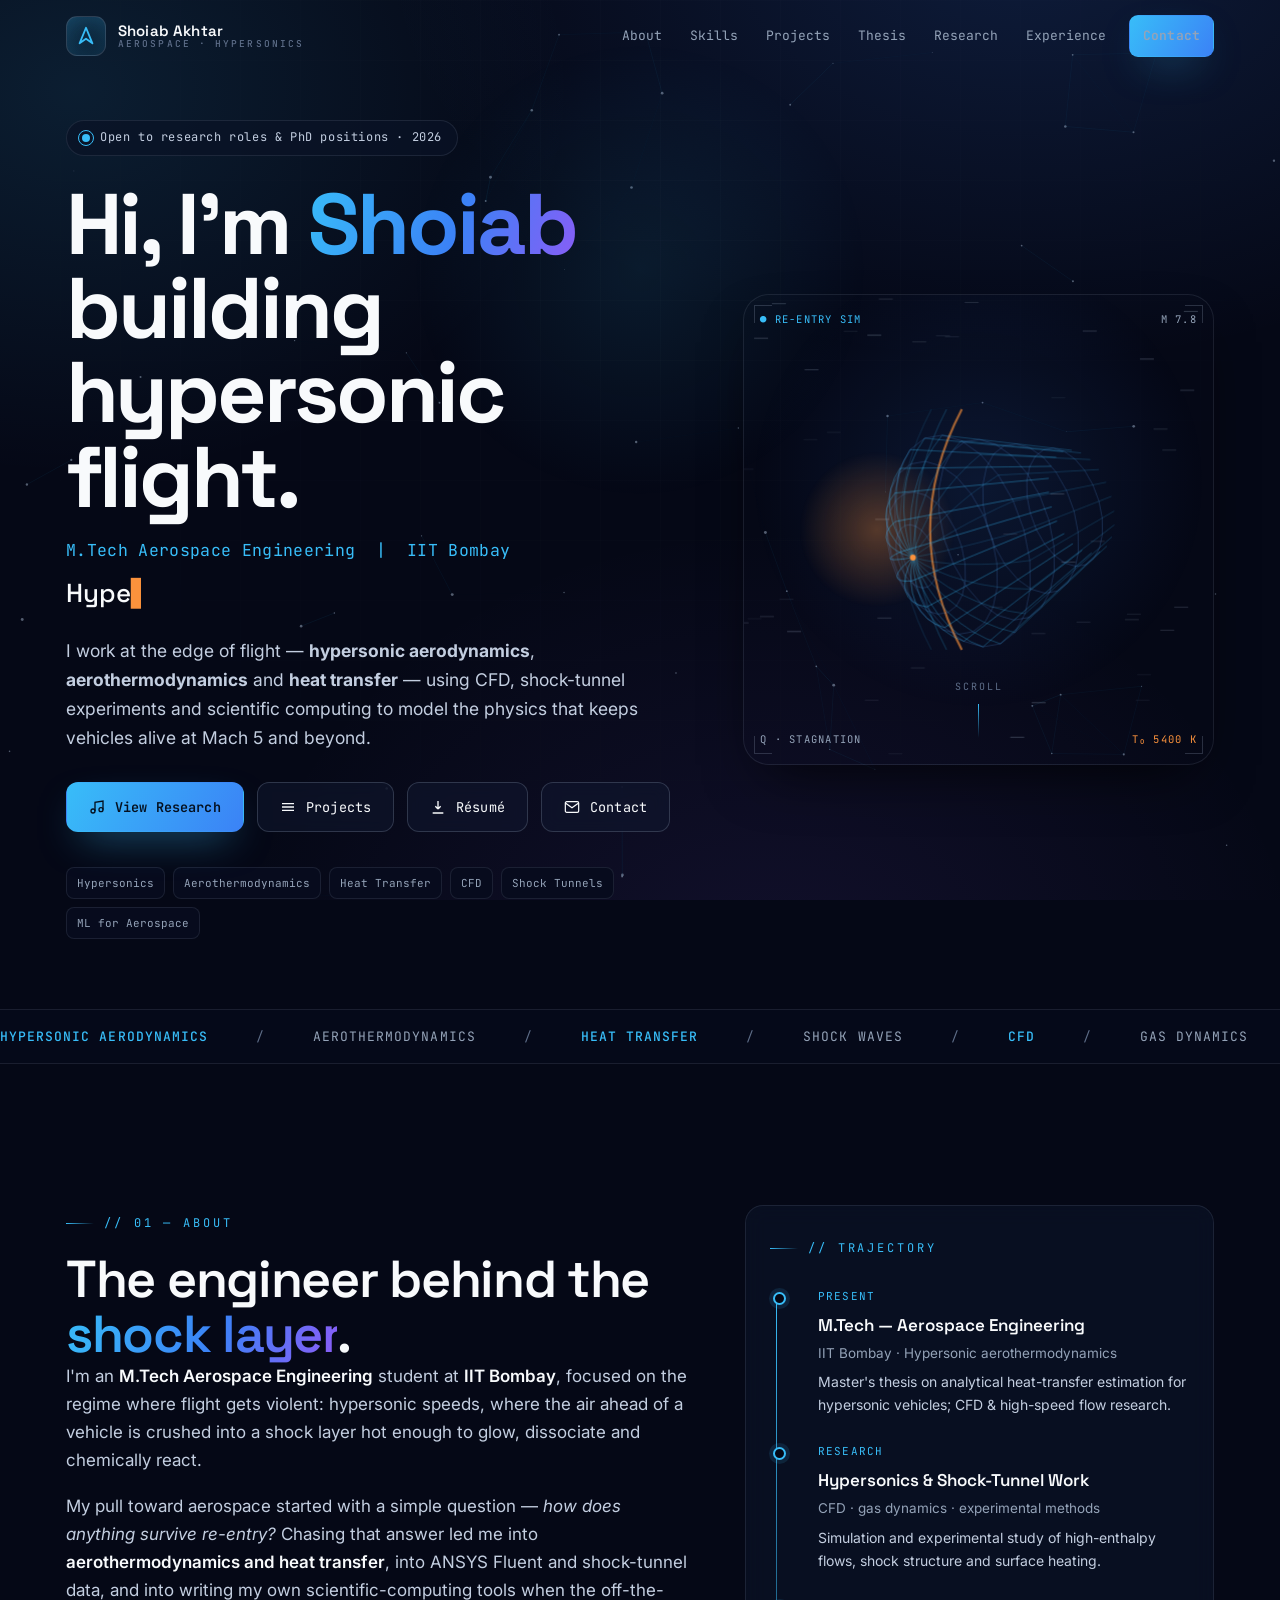
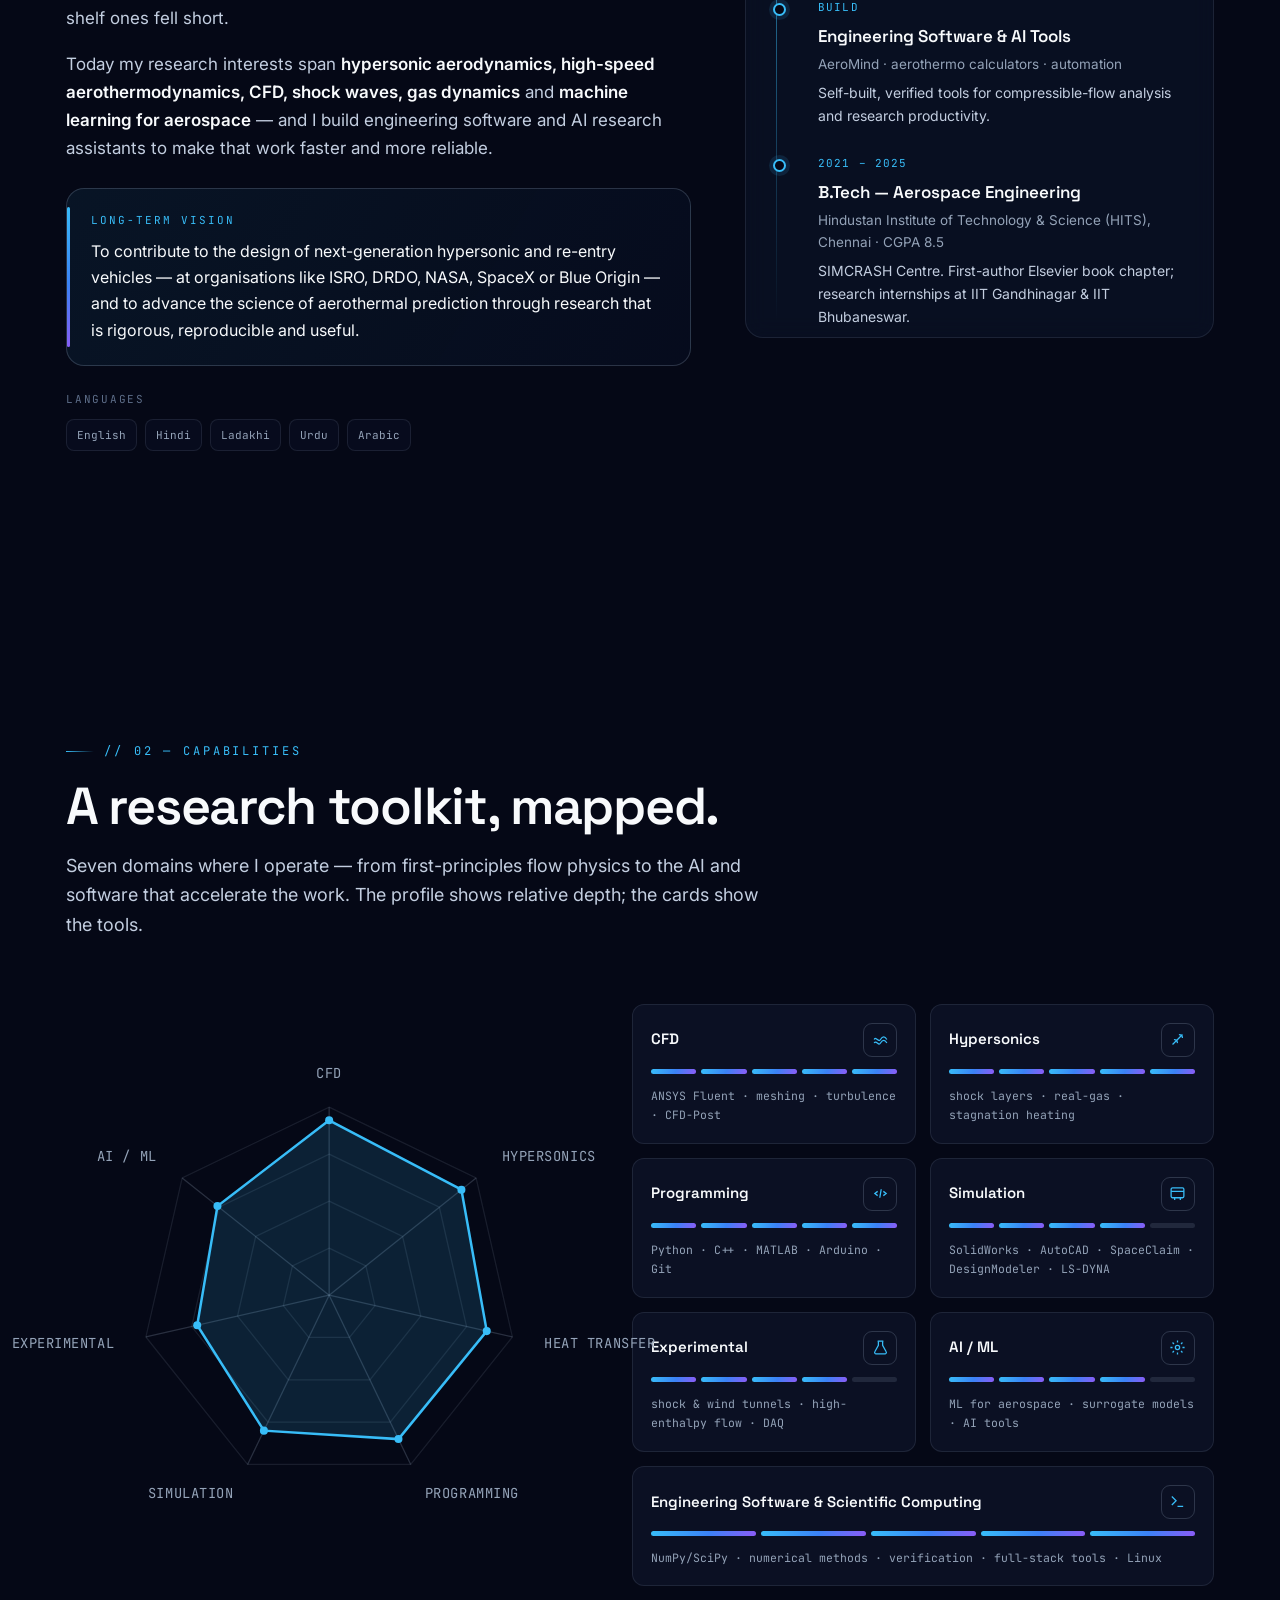
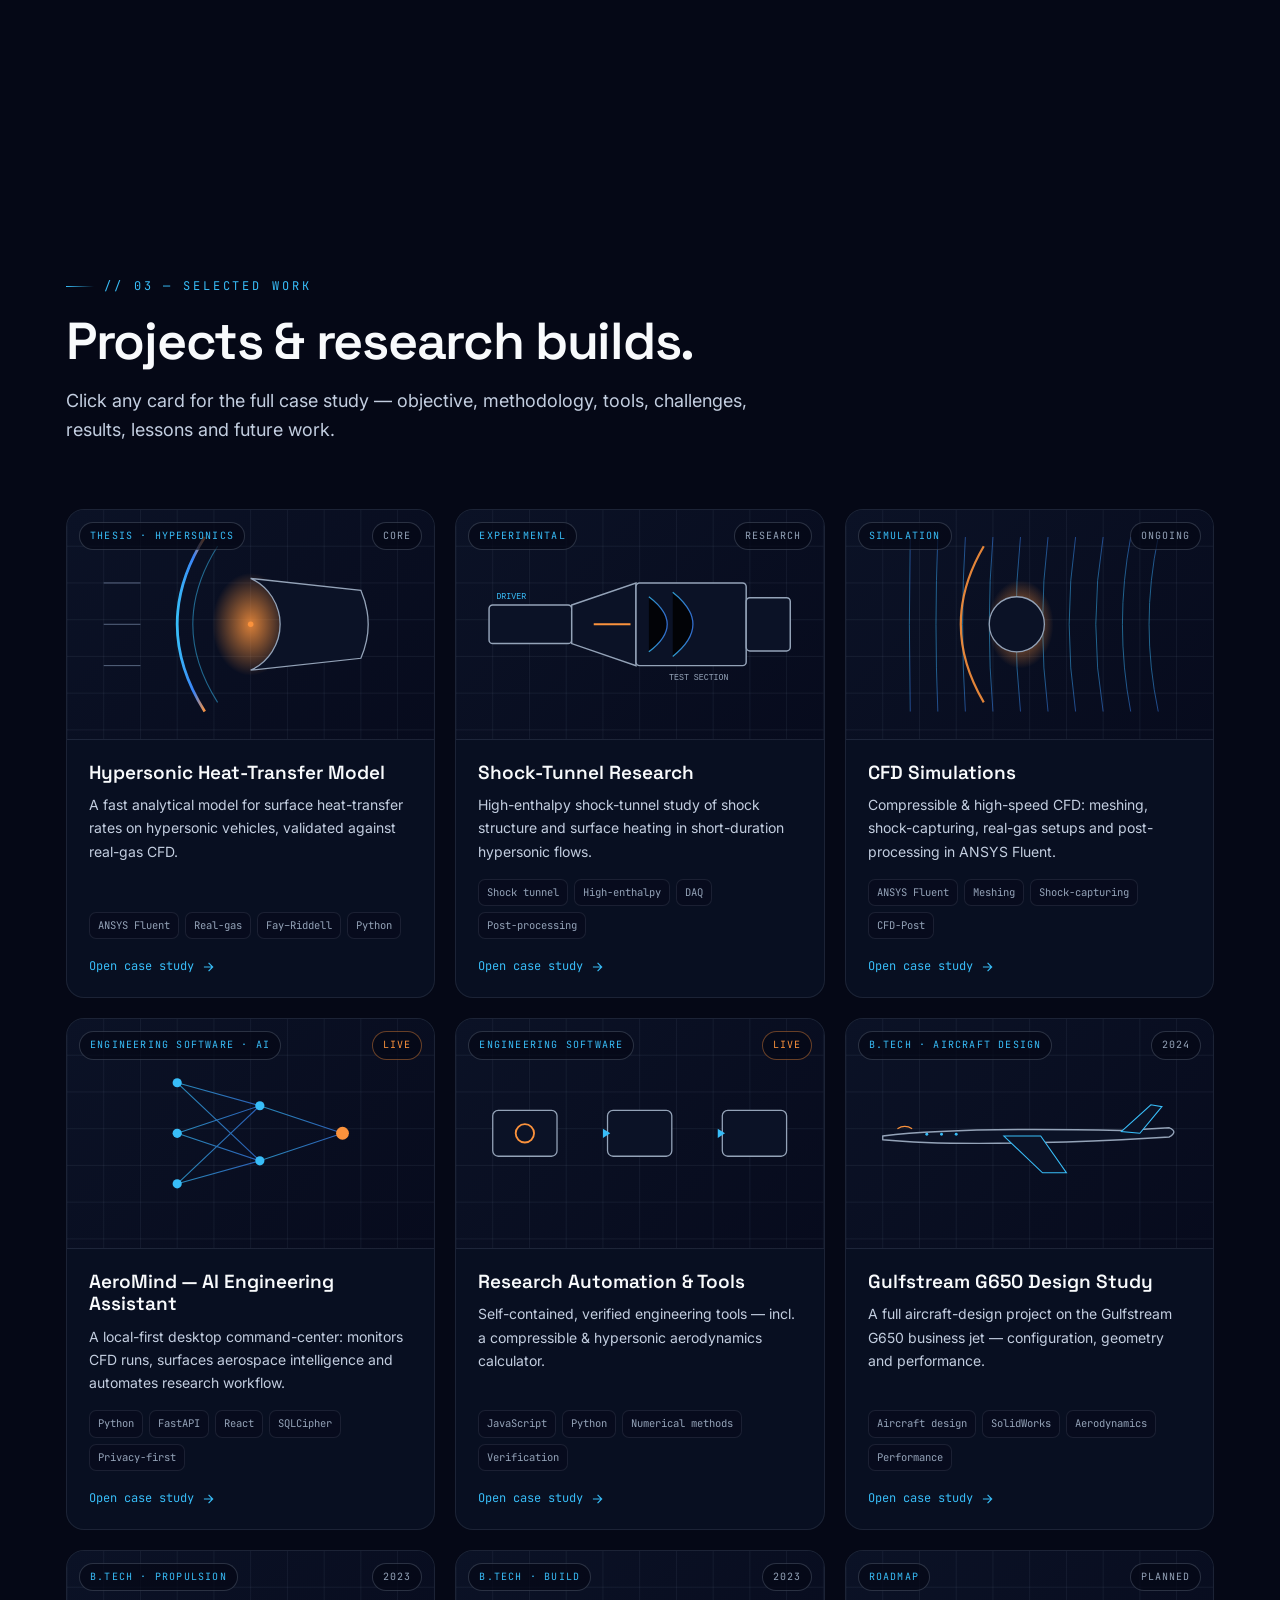
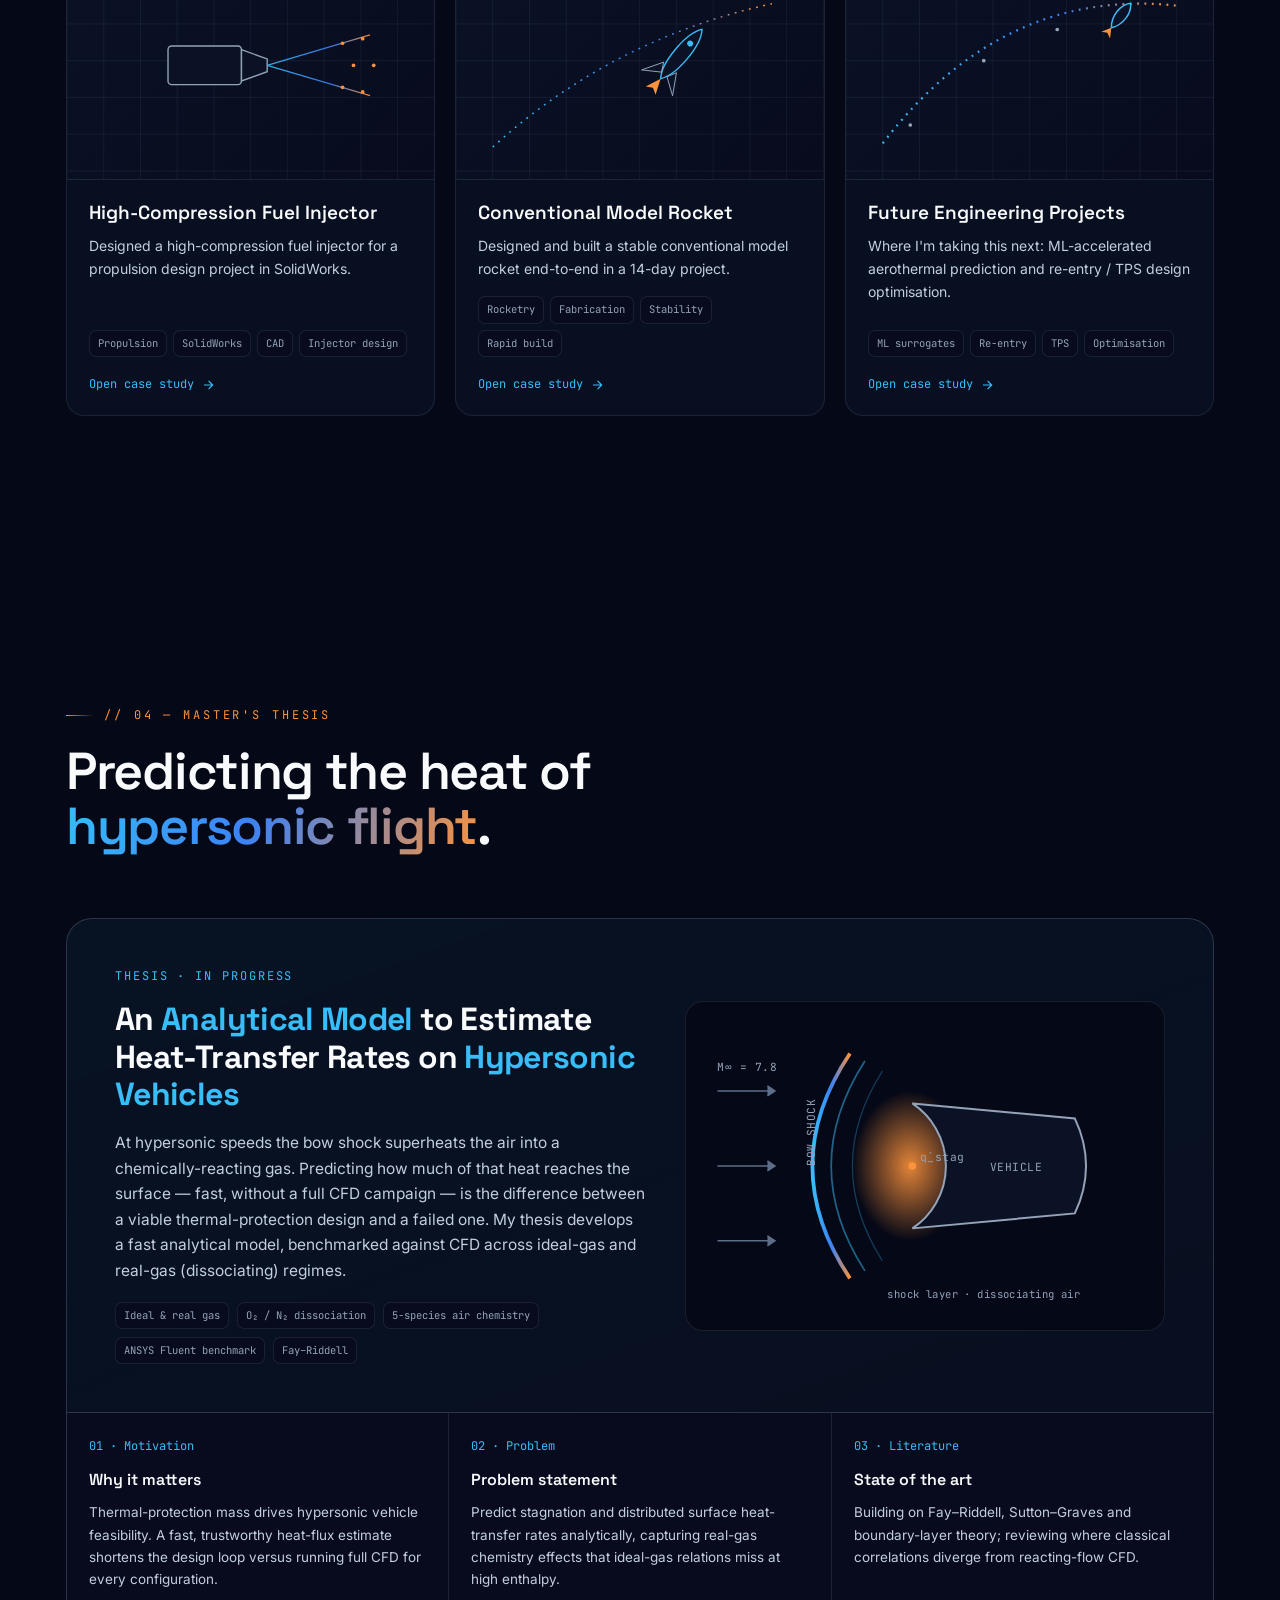
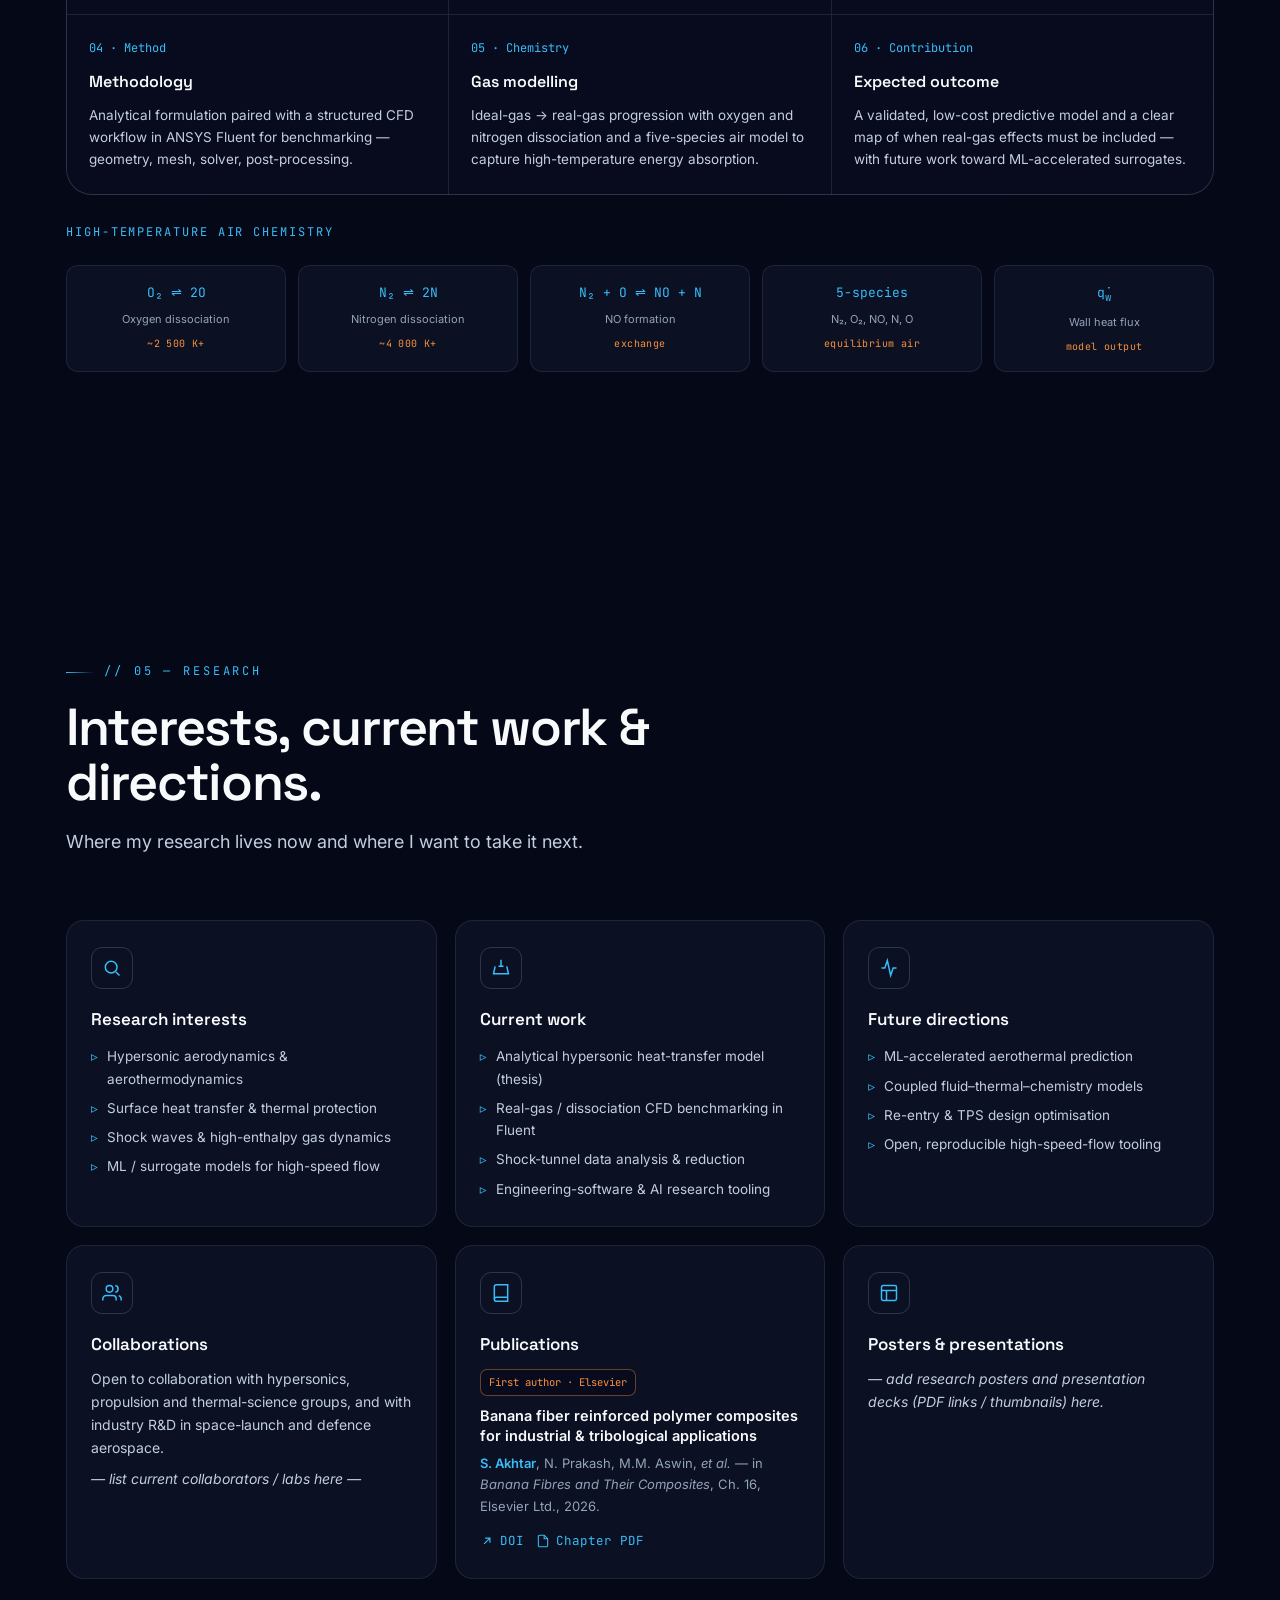
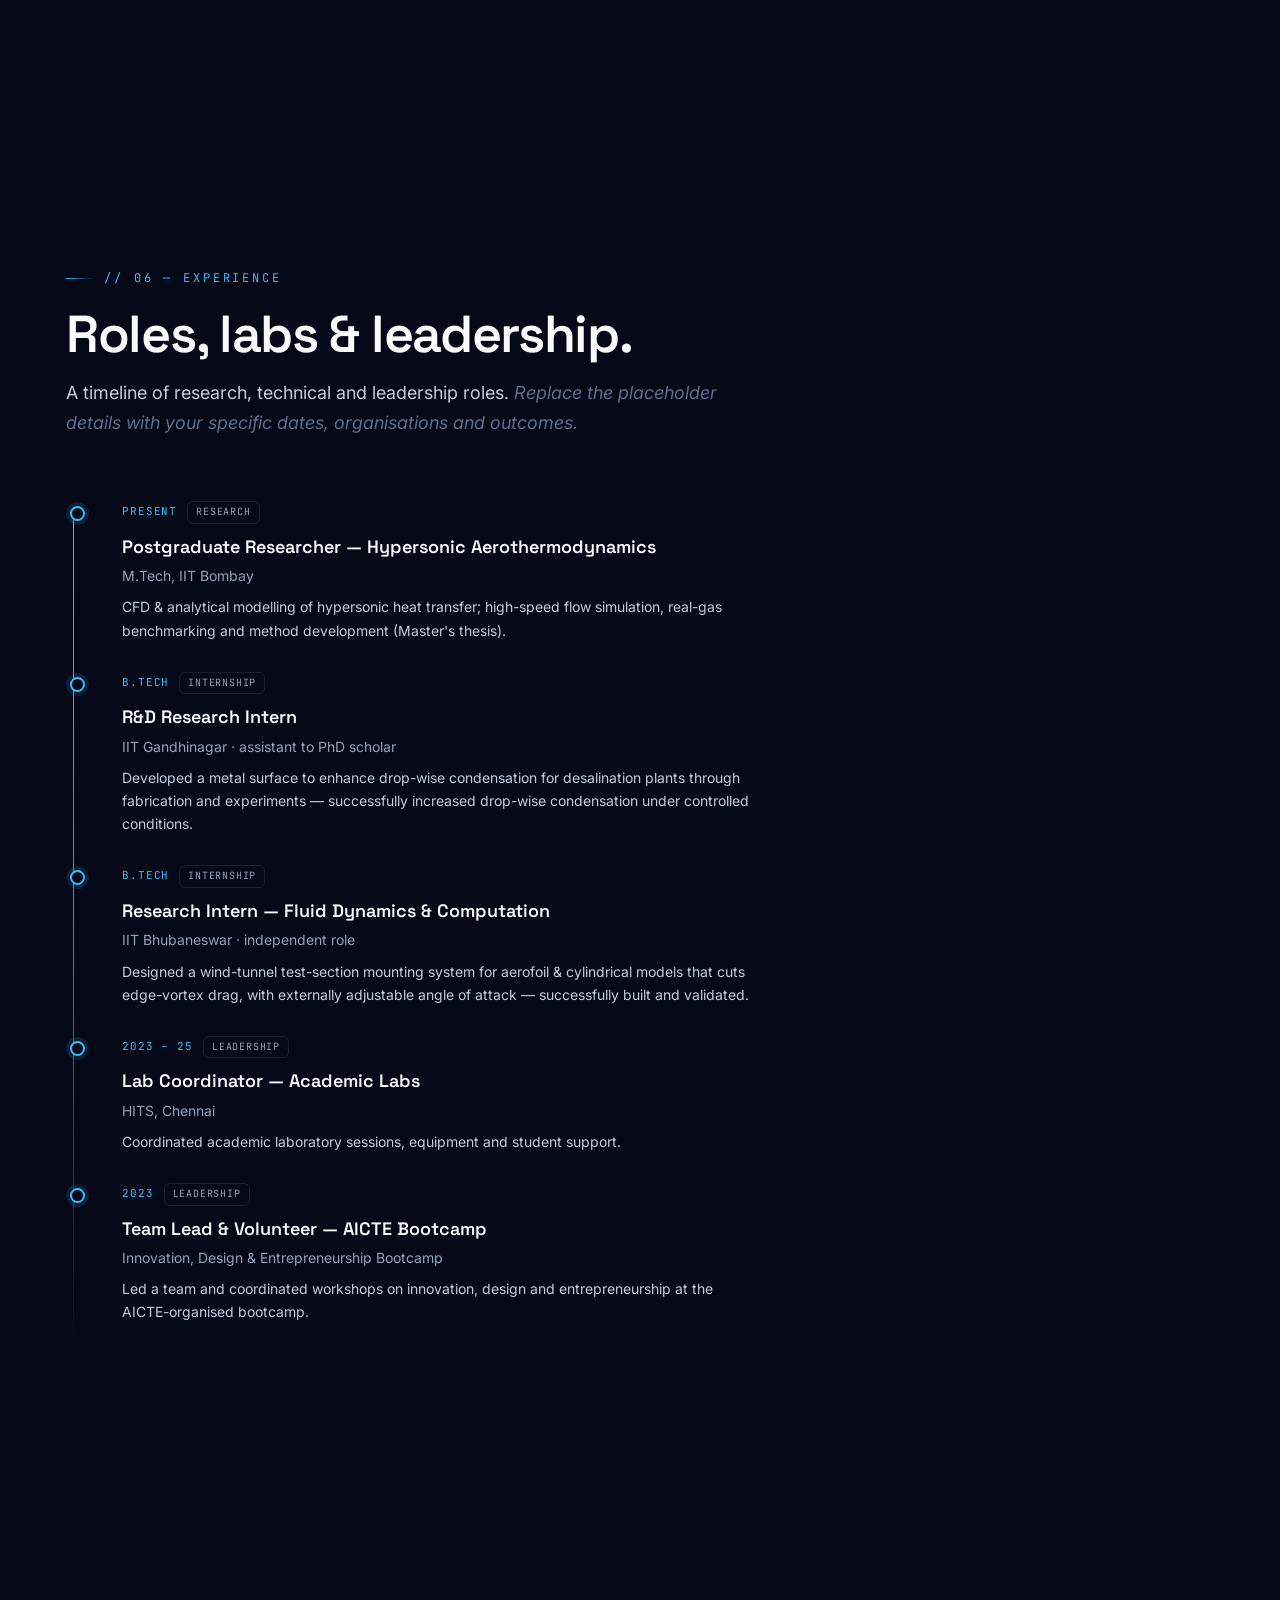
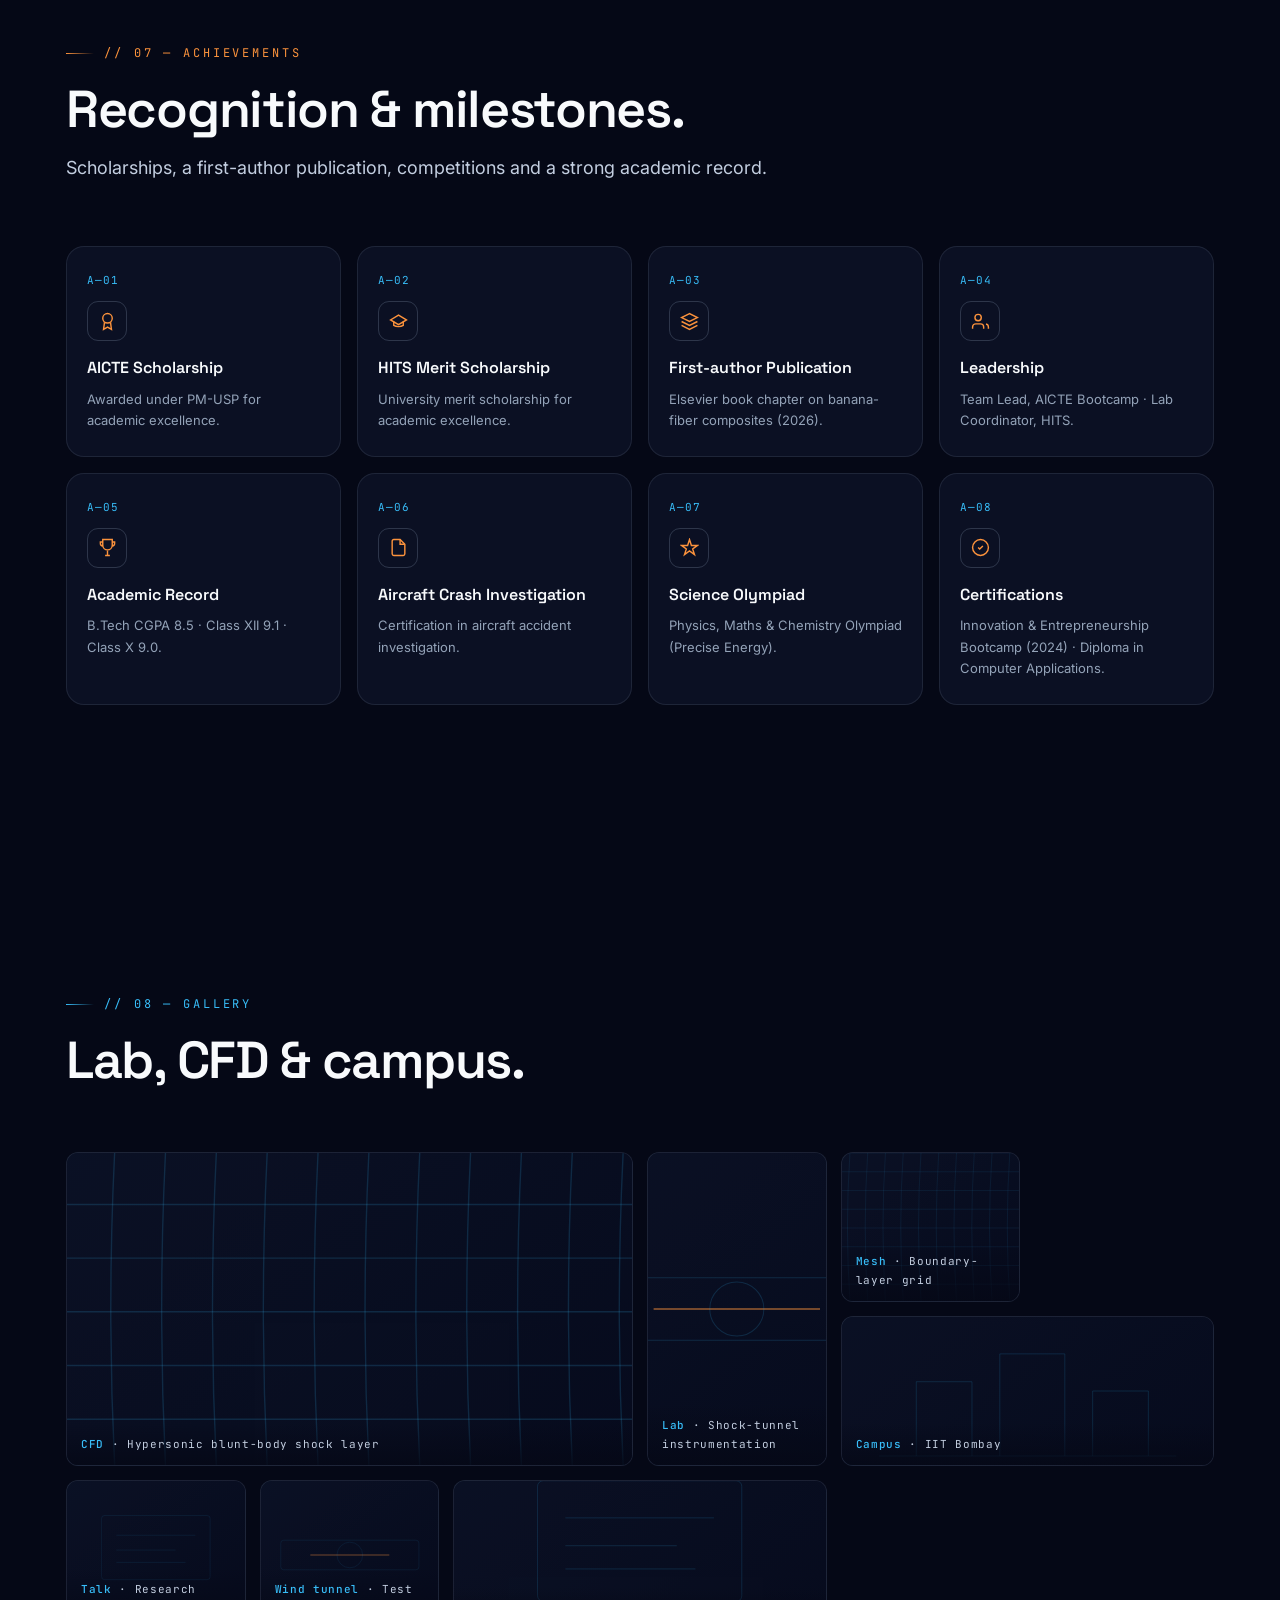
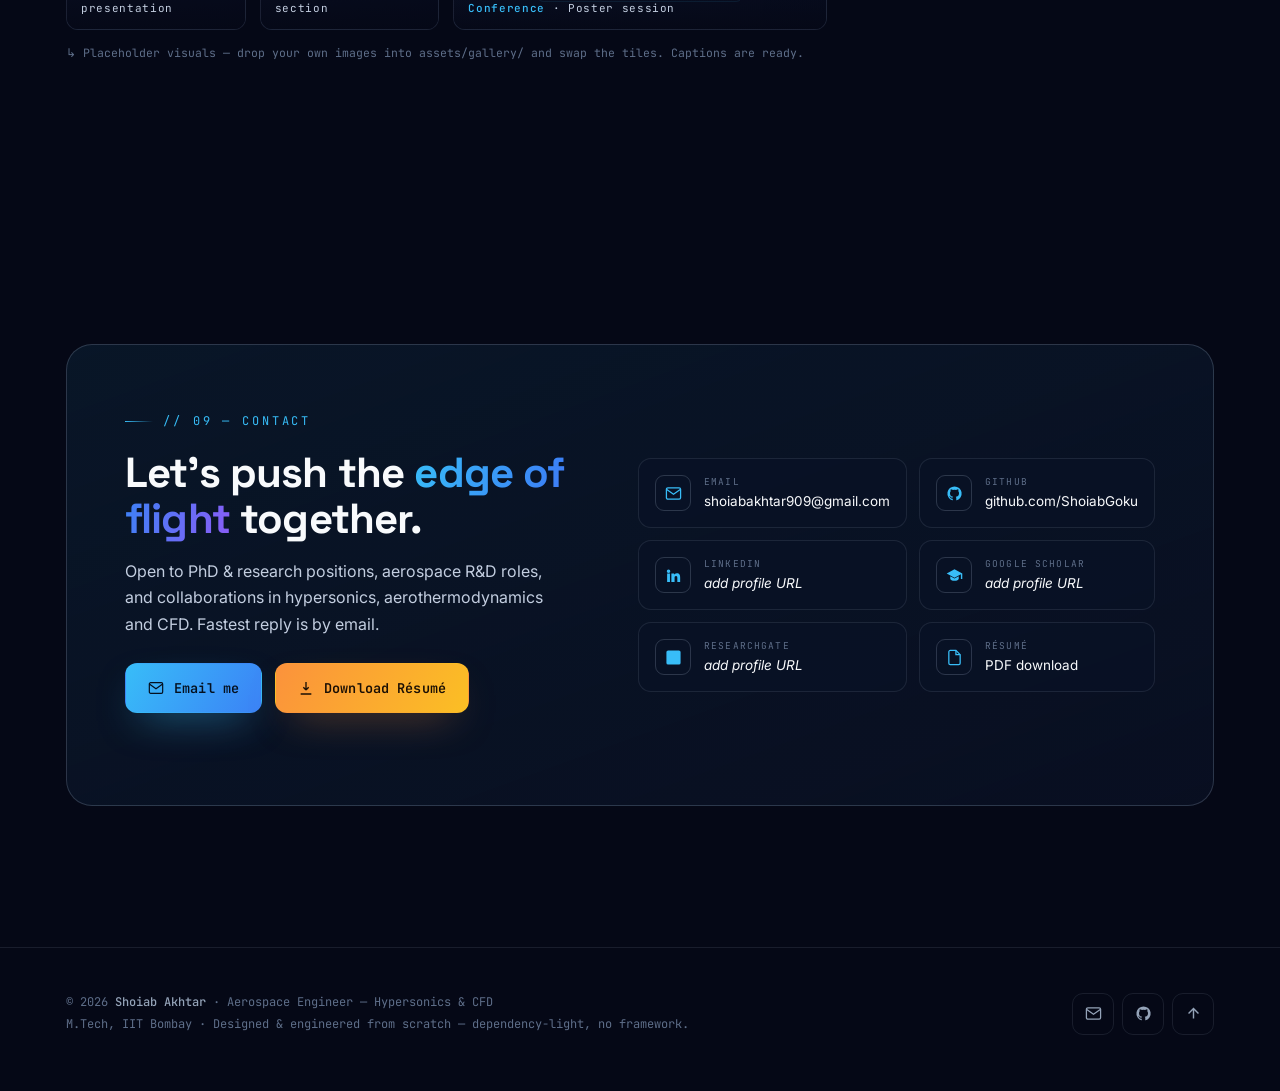
==== index.html @ 0499dc0f "Add real content: résumé, Elsevier publication, B.Tech projects & credentials - Add assets/resume.pd" ====
<!DOCTYPE html>
<html lang="en">
<head>
<meta charset="UTF-8" />
<meta name="viewport" content="width=device-width, initial-scale=1.0" />
<meta name="theme-color" content="#050816" />
<title>Shoiab Akhtar — Aerospace Engineer · Hypersonics &amp; CFD · IIT Bombay</title>
<meta name="description" content="Shoiab Akhtar — M.Tech Aerospace Engineering, IIT Bombay. Hypersonic aerodynamics, high-speed aerothermodynamics, heat transfer and CFD. Building the future of hypersonic flight." />
<meta name="author" content="Shoiab Akhtar" />
<meta name="keywords" content="Shoiab Akhtar, aerospace engineer, hypersonics, aerothermodynamics, CFD, heat transfer, shock waves, IIT Bombay, ANSYS Fluent, scientific computing" />
<link rel="canonical" href="https://shoiabgoku.github.io/portfolio/" />

<!-- Open Graph / Twitter -->
<meta property="og:type" content="website" />
<meta property="og:title" content="Shoiab Akhtar — Aerospace Engineer · Hypersonics &amp; CFD" />
<meta property="og:description" content="M.Tech Aerospace Engineering, IIT Bombay. Hypersonics, aerothermodynamics, heat transfer & CFD research." />
<meta property="og:url" content="https://shoiabgoku.github.io/portfolio/" />
<meta name="twitter:card" content="summary_large_image" />

<!-- Favicon (inline SVG) -->
<link rel="icon" href="data:image/svg+xml,%3Csvg xmlns='http://www.w3.org/2000/svg' viewBox='0 0 32 32'%3E%3Crect width='32' height='32' rx='7' fill='%23050816'/%3E%3Cpath d='M16 5l9 22-9-6-9 6z' fill='none' stroke='%2338BDF8' stroke-width='2' stroke-linejoin='round'/%3E%3C/svg%3E" />

<!-- Premium fonts -->
<link rel="preconnect" href="https://fonts.googleapis.com" />
<link rel="preconnect" href="https://fonts.gstatic.com" crossorigin />
<link href="https://fonts.googleapis.com/css2?family=Space+Grotesk:wght@400;500;600;700&family=Inter:wght@400;500;600;700&family=JetBrains+Mono:wght@400;500&display=swap" rel="stylesheet" />

<link rel="stylesheet" href="assets/css/style.css" />

<!-- JSON-LD -->
<script type="application/ld+json">
{
  "@context":"https://schema.org","@type":"Person","name":"Shoiab Akhtar",
  "jobTitle":"Aerospace Engineer / Researcher",
  "affiliation":{"@type":"CollegeOrUniversity","name":"Indian Institute of Technology Bombay"},
  "knowsAbout":["Hypersonic Aerodynamics","Aerothermodynamics","Heat Transfer","Computational Fluid Dynamics","Shock Waves","Scientific Computing"],
  "email":"mailto:shoiabakhtar909@gmail.com","url":"https://github.com/ShoiabGoku"
}
</script>
</head>
<body>

<!-- ============================ PRELOADER ============================ -->
<div id="preloader">
  <div class="pre-core">
    <div class="pre-ring">
      <svg viewBox="0 0 64 64"><circle cx="32" cy="32" r="28" stroke="rgba(148,163,184,.15)"/><circle cx="32" cy="32" r="28" stroke="#38BDF8" stroke-dasharray="44 132" stroke-linecap="round"/></svg>
    </div>
    <div class="pre-txt">Initializing flight deck</div>
  </div>
</div>

<div class="bg-field"></div>
<canvas id="bg-canvas"></canvas>
<div id="glow"></div>
<div id="progress"></div>

<!-- ============================ NAV ============================ -->
<header class="nav" id="nav">
  <div class="container nav-in">
    <a class="brand" href="#top" aria-label="Shoiab Akhtar — home">
      <span class="mark"><svg viewBox="0 0 24 24" fill="none" stroke="#38BDF8" stroke-width="2" stroke-linejoin="round"><path d="M12 3l7 17-7-5-7 5z"/></svg></span>
      <span class="bt">Shoiab Akhtar<small>Aerospace · Hypersonics</small></span>
    </a>
    <nav class="nav-links" id="navLinks" aria-label="Primary">
      <a href="#about">About</a>
      <a href="#skills">Skills</a>
      <a href="#projects">Projects</a>
      <a href="#thesis">Thesis</a>
      <a href="#research">Research</a>
      <a href="#experience">Experience</a>
      <a href="#contact" class="btn btn-primary nav-cta">Contact</a>
    </nav>
    <button class="menu-btn" id="menuBtn" aria-label="Toggle menu" aria-expanded="false"><span></span><span></span><span></span></button>
  </div>
</header>

<main id="top">

<!-- ============================ HERO ============================ -->
<section class="hero section" id="hero">
  <div class="container hero-grid">
    <div class="hero-copy">
      <span class="tag reveal"><span class="pulse"></span> Open to research roles &amp; PhD positions · 2026</span>
      <h1 class="reveal d1">Hi, I'm <span class="grad">Shoiab</span><span class="l2">building hypersonic flight.</span></h1>
      <div class="hero-sub reveal d2">M.Tech Aerospace Engineering &nbsp;|&nbsp; IIT Bombay</div>
      <div class="hero-typed reveal d2"><span id="typed"></span><span class="cur">▌</span></div>
      <p class="intro reveal d3">I work at the edge of flight — <strong>hypersonic aerodynamics</strong>, <strong>aerothermodynamics</strong> and <strong>heat transfer</strong> — using CFD, shock-tunnel experiments and scientific computing to model the physics that keeps vehicles alive at Mach 5 and beyond.</p>
      <div class="hero-cta reveal d4">
        <a class="btn btn-primary magnetic" href="#research"><svg viewBox="0 0 24 24" fill="none" stroke="currentColor" stroke-width="2"><path d="M9 18V5l12-2v13"/><circle cx="6" cy="18" r="3"/><circle cx="18" cy="16" r="3"/></svg>View Research</a>
        <a class="btn btn-ghost magnetic" href="#projects"><svg viewBox="0 0 24 24" fill="none" stroke="currentColor" stroke-width="2"><path d="M3 7h18M3 12h18M3 17h18"/></svg>Projects</a>
        <a class="btn btn-ghost magnetic" href="assets/resume.pdf" target="_blank" rel="noopener"><svg viewBox="0 0 24 24" fill="none" stroke="currentColor" stroke-width="2"><path d="M12 3v12m0 0 4-4m-4 4-4-4M4 21h16"/></svg>Résumé</a>
        <a class="btn btn-ghost magnetic" href="#contact"><svg viewBox="0 0 24 24" fill="none" stroke="currentColor" stroke-width="1.8"><rect x="2" y="4" width="20" height="16" rx="2"/><path d="M22 6 12 13 2 6"/></svg>Contact</a>
      </div>
      <div class="hero-foci reveal d5">
        <span class="foci-chip">Hypersonics</span><span class="foci-chip">Aerothermodynamics</span>
        <span class="foci-chip">Heat Transfer</span><span class="foci-chip">CFD</span>
        <span class="foci-chip">Shock Tunnels</span><span class="foci-chip">ML for Aerospace</span>
      </div>
    </div>

    <!-- capsule viewport -->
    <div class="hero-view reveal d3" aria-hidden="true">
      <canvas id="capsule"></canvas>
      <span class="corner c1"></span><span class="corner c2"></span><span class="corner c3"></span><span class="corner c4"></span>
      <span class="hud-tag hud-tl">● RE-ENTRY SIM</span>
      <span class="hud-tag hud-tr">M 7.8</span>
      <span class="hud-tag hud-bl">q · STAGNATION</span>
      <span class="hud-tag hud-br">T₀ 5400 K</span>
      <div class="scroll-cue"><span>scroll</span><span class="bar"></span></div>
    </div>
  </div>
</section>

<!-- ============================ MARQUEE ============================ -->
<div class="marquee" aria-hidden="true">
  <div class="marquee-track">
    <span><b>HYPERSONIC AERODYNAMICS</b> <i>/</i> AEROTHERMODYNAMICS <i>/</i> <b>HEAT TRANSFER</b> <i>/</i> SHOCK WAVES <i>/</i> <b>CFD</b> <i>/</i> GAS DYNAMICS <i>/</i> <b>SHOCK TUNNELS</b> <i>/</i> SCIENTIFIC COMPUTING <i>/</i> <b>ML FOR AEROSPACE</b> <i>/</i> ENGINEERING DESIGN <i>/</i> </span>
    <span><b>HYPERSONIC AERODYNAMICS</b> <i>/</i> AEROTHERMODYNAMICS <i>/</i> <b>HEAT TRANSFER</b> <i>/</i> SHOCK WAVES <i>/</i> <b>CFD</b> <i>/</i> GAS DYNAMICS <i>/</i> <b>SHOCK TUNNELS</b> <i>/</i> SCIENTIFIC COMPUTING <i>/</i> <b>ML FOR AEROSPACE</b> <i>/</i> ENGINEERING DESIGN <i>/</i> </span>
  </div>
</div>

<!-- ============================ ABOUT ============================ -->
<section class="section" id="about">
  <div class="container">
    <div class="about-grid">
      <div class="about-body reveal">
        <span class="eyebrow">// 01 — About</span>
        <h2 class="h-sec">The engineer behind the <span class="grad">shock layer</span>.</h2>
        <p>I'm an <strong>M.Tech Aerospace Engineering</strong> student at <strong>IIT Bombay</strong>, focused on the regime where flight gets violent: hypersonic speeds, where the air ahead of a vehicle is crushed into a shock layer hot enough to glow, dissociate and chemically react.</p>
        <p>My pull toward aerospace started with a simple question — <em>how does anything survive re-entry?</em> Chasing that answer led me into <strong>aerothermodynamics and heat transfer</strong>, into ANSYS Fluent and shock-tunnel data, and into writing my own scientific-computing tools when the off-the-shelf ones fell short.</p>
        <p>Today my research interests span <strong>hypersonic aerodynamics, high-speed aerothermodynamics, CFD, shock waves, gas dynamics</strong> and <strong>machine learning for aerospace</strong> — and I build engineering software and AI research assistants to make that work faster and more reliable.</p>
        <div class="vision">
          <div class="vl">Long-term vision</div>
          <p>To contribute to the design of next-generation hypersonic and re-entry vehicles — at organisations like ISRO, DRDO, NASA, SpaceX or Blue Origin — and to advance the science of aerothermal prediction through research that is rigorous, reproducible and useful.</p>
        </div>
        <div style="margin-top:24px;">
          <div class="mono" style="font-size:11px;letter-spacing:.16em;text-transform:uppercase;color:var(--ink-dim);margin-bottom:11px;">Languages</div>
          <div class="hero-foci">
            <span class="foci-chip">English</span><span class="foci-chip">Hindi</span><span class="foci-chip">Ladakhi</span><span class="foci-chip">Urdu</span><span class="foci-chip">Arabic</span>
          </div>
        </div>
      </div>

      <div class="reveal d2">
        <div class="glass" style="padding:24px 24px 8px;">
          <span class="eyebrow">// Trajectory</span>
          <div class="tl" style="margin-top:10px;">
            <div class="tl-item"><div class="when">Present</div><h4>M.Tech — Aerospace Engineering</h4><div class="org">IIT Bombay · Hypersonic aerothermodynamics</div><p>Master's thesis on analytical heat-transfer estimation for hypersonic vehicles; CFD &amp; high-speed flow research.</p></div>
            <div class="tl-item"><div class="when">Research</div><h4>Hypersonics &amp; Shock-Tunnel Work</h4><div class="org">CFD · gas dynamics · experimental methods</div><p>Simulation and experimental study of high-enthalpy flows, shock structure and surface heating.</p></div>
            <div class="tl-item"><div class="when">Build</div><h4>Engineering Software &amp; AI Tools</h4><div class="org">AeroMind · aerothermo calculators · automation</div><p>Self-built, verified tools for compressible-flow analysis and research productivity.</p></div>
            <div class="tl-item"><div class="when">2021 – 2025</div><h4>B.Tech — Aerospace Engineering</h4><div class="org">Hindustan Institute of Technology &amp; Science (HITS), Chennai · CGPA 8.5</div><p>SIMCRASH Centre. First-author Elsevier book chapter; research internships at IIT Gandhinagar &amp; IIT Bhubaneswar.</p></div>
          </div>
        </div>
      </div>
    </div>
  </div>
</section>

<!-- ============================ SKILLS ============================ -->
<section class="section" id="skills">
  <div class="container">
    <div class="section-head reveal">
      <span class="eyebrow">// 02 — Capabilities</span>
      <h2 class="h-sec">A research toolkit, mapped.</h2>
      <p class="lead">Seven domains where I operate — from first-principles flow physics to the AI and software that accelerate the work. The profile shows relative depth; the cards show the tools.</p>
    </div>
    <div class="skills-grid">
      <div class="radar-wrap reveal" aria-hidden="true">
        <svg id="radar" viewBox="0 0 420 420"></svg>
      </div>
      <div class="skill-cards reveal d2">
        <article class="skill-card">
          <div class="sc-top"><h4>CFD</h4><span class="sc-ic"><svg viewBox="0 0 24 24" fill="none" stroke="currentColor" stroke-width="1.8"><path d="M3 12c3-5 6 5 9 0s6-5 9 0"/><path d="M3 17c3-5 6 5 9 0s6-5 9 0"/></svg></span></div>
          <div class="pips" data-level="5"><i></i><i></i><i></i><i></i><i></i></div>
          <div class="tools">ANSYS Fluent · meshing · turbulence · CFD-Post</div>
        </article>
        <article class="skill-card">
          <div class="sc-top"><h4>Hypersonics</h4><span class="sc-ic"><svg viewBox="0 0 24 24" fill="none" stroke="currentColor" stroke-width="1.8"><path d="M5 19l6-6m0 0l8-8m-8 8l-4-1m4 1l1 4"/><path d="M14 5c3 0 5 2 5 5"/></svg></span></div>
          <div class="pips" data-level="5"><i></i><i></i><i></i><i></i><i></i></div>
          <div class="tools">shock layers · real-gas · stagnation heating</div>
        </article>
        <article class="skill-card">
          <div class="sc-top"><h4>Programming</h4><span class="sc-ic"><svg viewBox="0 0 24 24" fill="none" stroke="currentColor" stroke-width="1.8"><path d="M8 9l-4 3 4 3M16 9l4 3-4 3M13 6l-2 12"/></svg></span></div>
          <div class="pips" data-level="5"><i></i><i></i><i></i><i></i><i></i></div>
          <div class="tools">Python · C++ · MATLAB · Arduino · Git</div>
        </article>
        <article class="skill-card">
          <div class="sc-top"><h4>Simulation</h4><span class="sc-ic"><svg viewBox="0 0 24 24" fill="none" stroke="currentColor" stroke-width="1.8"><rect x="3" y="4" width="18" height="14" rx="2"/><path d="M3 9h18M8 18v3M16 18v3"/></svg></span></div>
          <div class="pips" data-level="4"><i></i><i></i><i></i><i></i><i></i></div>
          <div class="tools">SolidWorks · AutoCAD · SpaceClaim · DesignModeler · LS-DYNA</div>
        </article>
        <article class="skill-card">
          <div class="sc-top"><h4>Experimental</h4><span class="sc-ic"><svg viewBox="0 0 24 24" fill="none" stroke="currentColor" stroke-width="1.8"><path d="M9 3v6l-5 9a2 2 0 0 0 2 3h12a2 2 0 0 0 2-3l-5-9V3"/><path d="M8 3h8"/></svg></span></div>
          <div class="pips" data-level="4"><i></i><i></i><i></i><i></i><i></i></div>
          <div class="tools">shock &amp; wind tunnels · high-enthalpy flow · DAQ</div>
        </article>
        <article class="skill-card">
          <div class="sc-top"><h4>AI / ML</h4><span class="sc-ic"><svg viewBox="0 0 24 24" fill="none" stroke="currentColor" stroke-width="1.8"><circle cx="12" cy="12" r="3"/><path d="M12 2v3M12 19v3M2 12h3M19 12h3M5 5l2 2M17 17l2 2M19 5l-2 2M7 17l-2 2"/></svg></span></div>
          <div class="pips" data-level="4"><i></i><i></i><i></i><i></i><i></i></div>
          <div class="tools">ML for aerospace · surrogate models · AI tools</div>
        </article>
        <article class="skill-card" style="grid-column:1/-1;">
          <div class="sc-top"><h4>Engineering Software &amp; Scientific Computing</h4><span class="sc-ic"><svg viewBox="0 0 24 24" fill="none" stroke="currentColor" stroke-width="1.8"><path d="M4 17l6-6-6-6M12 19h8"/></svg></span></div>
          <div class="pips" data-level="5"><i></i><i></i><i></i><i></i><i></i></div>
          <div class="tools">NumPy/SciPy · numerical methods · verification · full-stack tools · Linux</div>
        </article>
      </div>
    </div>
  </div>
</section>

<!-- ============================ PROJECTS ============================ -->
<section class="section" id="projects">
  <div class="container">
    <div class="section-head reveal">
      <span class="eyebrow">// 03 — Selected work</span>
      <h2 class="h-sec">Projects &amp; research builds.</h2>
      <p class="lead">Click any card for the full case study — objective, methodology, tools, challenges, results, lessons and future work.</p>
    </div>
    <div class="proj-grid" id="projGrid"><!-- cards injected by app.js --></div>
  </div>
</section>

<!-- ============================ THESIS ============================ -->
<section class="section" id="thesis">
  <div class="container">
    <div class="section-head reveal">
      <span class="eyebrow amber">// 04 — Master's Thesis</span>
      <h2 class="h-sec">Predicting the heat of <span class="grad-thermal">hypersonic flight</span>.</h2>
    </div>

    <div class="thesis-band reveal d1">
      <div class="thesis-top">
        <div>
          <div class="mono" style="font-size:12px;letter-spacing:.16em;color:var(--cyan);text-transform:uppercase;">Thesis · in progress</div>
          <div class="thesis-title">An <em>Analytical Model</em> to Estimate Heat-Transfer Rates on <em>Hypersonic Vehicles</em></div>
          <p style="color:var(--ink-soft);font-size:15.5px;">At hypersonic speeds the bow shock superheats the air into a chemically-reacting gas. Predicting how much of that heat reaches the surface — fast, without a full CFD campaign — is the difference between a viable thermal-protection design and a failed one. My thesis develops a fast analytical model, benchmarked against CFD across ideal-gas and real-gas (dissociating) regimes.</p>
          <div class="thesis-meta">
            <span class="chip">Ideal &amp; real gas</span><span class="chip">O₂ / N₂ dissociation</span>
            <span class="chip">5-species air chemistry</span><span class="chip">ANSYS Fluent benchmark</span><span class="chip">Fay–Riddell</span>
          </div>
        </div>
        <div class="thesis-diagram" aria-hidden="true">
          <!-- blunt-body bow shock + thermal contour diagram -->
          <svg viewBox="0 0 360 240">
            <defs>
              <linearGradient id="thermal" x1="0" x2="1">
                <stop offset="0" stop-color="#38BDF8"/><stop offset="0.5" stop-color="#3B82F6"/><stop offset="1" stop-color="#FB923C"/>
              </linearGradient>
              <radialGradient id="hot" cx="0.5" cy="0.5" r="0.5">
                <stop offset="0" stop-color="#FB923C" stop-opacity="0.9"/><stop offset="1" stop-color="#FB923C" stop-opacity="0"/>
              </radialGradient>
            </defs>
            <!-- freestream arrows -->
            <g stroke="#5E6E89" stroke-width="1.2" fill="none">
              <line x1="14" y1="60" x2="58" y2="60"/><line x1="14" y1="120" x2="58" y2="120"/><line x1="14" y1="180" x2="58" y2="180"/>
              <path d="M54 56l6 4-6 4M54 116l6 4-6 4M54 176l6 4-6 4" fill="#5E6E89"/>
            </g>
            <text x="14" y="44" class="radar-label" fill="#5E6E89" style="font-size:9px;">M∞ = 7.8</text>
            <!-- bow shock (multiple thermal layers) -->
            <path d="M120 30 Q60 120 120 210" fill="none" stroke="url(#thermal)" stroke-width="3"/>
            <path d="M132 36 Q78 120 132 204" fill="none" stroke="#38BDF8" stroke-width="1.4" opacity="0.5"/>
            <path d="M146 44 Q98 120 146 196" fill="none" stroke="#38BDF8" stroke-width="1" opacity="0.3"/>
            <!-- stagnation glow -->
            <ellipse cx="168" cy="120" rx="46" ry="60" fill="url(#hot)"/>
            <!-- blunt body -->
            <path d="M170 70 A60 60 0 0 1 170 170 L300 158 Q318 120 300 82 Z" fill="#0b1226" stroke="#94A3B8" stroke-width="1.6"/>
            <circle cx="170" cy="120" r="3" fill="#FB923C"/>
            <text x="176" y="116" class="radar-label" style="font-size:9px;" fill="#FB923C">q̇_stag</text>
            <!-- labels -->
            <text x="92" y="120" class="radar-label" style="font-size:9px;" fill="#38BDF8" transform="rotate(-90 92 120)">BOW SHOCK</text>
            <text x="232" y="124" class="radar-label" style="font-size:9px;" fill="#94A3B8">VEHICLE</text>
            <text x="150" y="226" class="radar-label" style="font-size:8.5px;" fill="#5E6E89">shock layer · dissociating air</text>
          </svg>
        </div>
      </div>

      <div class="thesis-steps">
        <div class="tstep"><div class="tn">01 · Motivation</div><h4>Why it matters</h4><p>Thermal-protection mass drives hypersonic vehicle feasibility. A fast, trustworthy heat-flux estimate shortens the design loop versus running full CFD for every configuration.</p></div>
        <div class="tstep"><div class="tn">02 · Problem</div><h4>Problem statement</h4><p>Predict stagnation and distributed surface heat-transfer rates analytically, capturing real-gas chemistry effects that ideal-gas relations miss at high enthalpy.</p></div>
        <div class="tstep"><div class="tn">03 · Literature</div><h4>State of the art</h4><p>Building on Fay–Riddell, Sutton–Graves and boundary-layer theory; reviewing where classical correlations diverge from reacting-flow CFD.</p></div>
        <div class="tstep"><div class="tn">04 · Method</div><h4>Methodology</h4><p>Analytical formulation paired with a structured CFD workflow in ANSYS Fluent for benchmarking — geometry, mesh, solver, post-processing.</p></div>
        <div class="tstep"><div class="tn">05 · Chemistry</div><h4>Gas modelling</h4><p>Ideal-gas → real-gas progression with oxygen and nitrogen dissociation and a five-species air model to capture high-temperature energy absorption.</p></div>
        <div class="tstep"><div class="tn">06 · Contribution</div><h4>Expected outcome</h4><p>A validated, low-cost predictive model and a clear map of when real-gas effects must be included — with future work toward ML-accelerated surrogates.</p></div>
      </div>
    </div>

    <!-- chemistry ladder -->
    <div class="reveal d2" style="margin-top:28px;">
      <div class="mono" style="font-size:12px;letter-spacing:.16em;color:var(--cyan);text-transform:uppercase;margin-bottom:6px;">High-temperature air chemistry</div>
      <div class="chem-row">
        <div class="chem"><div class="ct">O₂ ⇌ 2O</div><div class="ck">Oxygen dissociation</div><div class="ctemp">~2 500 K+</div></div>
        <div class="chem"><div class="ct">N₂ ⇌ 2N</div><div class="ck">Nitrogen dissociation</div><div class="ctemp">~4 000 K+</div></div>
        <div class="chem"><div class="ct">N₂ + O ⇌ NO + N</div><div class="ck">NO formation</div><div class="ctemp">exchange</div></div>
        <div class="chem"><div class="ct">5-species</div><div class="ck">N₂, O₂, NO, N, O</div><div class="ctemp">equilibrium air</div></div>
        <div class="chem"><div class="ct">q̇<sub>w</sub></div><div class="ck">Wall heat flux</div><div class="ctemp">model output</div></div>
      </div>
    </div>
  </div>
</section>

<!-- ============================ RESEARCH ============================ -->
<section class="section" id="research">
  <div class="container">
    <div class="section-head reveal">
      <span class="eyebrow">// 05 — Research</span>
      <h2 class="h-sec">Interests, current work &amp; directions.</h2>
      <p class="lead">Where my research lives now and where I want to take it next.</p>
    </div>
    <div class="res-grid">
      <article class="res-card reveal">
        <div class="rc-ic"><svg viewBox="0 0 24 24" fill="none" stroke="currentColor" stroke-width="1.8"><circle cx="11" cy="11" r="7"/><path d="m21 21-4.3-4.3"/></svg></div>
        <h4>Research interests</h4>
        <ul><li>Hypersonic aerodynamics &amp; aerothermodynamics</li><li>Surface heat transfer &amp; thermal protection</li><li>Shock waves &amp; high-enthalpy gas dynamics</li><li>ML / surrogate models for high-speed flow</li></ul>
      </article>
      <article class="res-card reveal d1">
        <div class="rc-ic"><svg viewBox="0 0 24 24" fill="none" stroke="currentColor" stroke-width="1.8"><path d="M12 2v8M5 10l-2 9h18l-2-9M9 10h6"/></svg></div>
        <h4>Current work</h4>
        <ul><li>Analytical hypersonic heat-transfer model (thesis)</li><li>Real-gas / dissociation CFD benchmarking in Fluent</li><li>Shock-tunnel data analysis &amp; reduction</li><li>Engineering-software &amp; AI research tooling</li></ul>
      </article>
      <article class="res-card reveal d2">
        <div class="rc-ic"><svg viewBox="0 0 24 24" fill="none" stroke="currentColor" stroke-width="1.8"><path d="M3 12h4l3-9 4 18 3-9h4"/></svg></div>
        <h4>Future directions</h4>
        <ul><li>ML-accelerated aerothermal prediction</li><li>Coupled fluid–thermal–chemistry models</li><li>Re-entry &amp; TPS design optimisation</li><li>Open, reproducible high-speed-flow tooling</li></ul>
      </article>
      <article class="res-card reveal">
        <div class="rc-ic"><svg viewBox="0 0 24 24" fill="none" stroke="currentColor" stroke-width="1.8"><path d="M17 21v-2a4 4 0 0 0-4-4H5a4 4 0 0 0-4 4v2"/><circle cx="9" cy="7" r="4"/><path d="M23 21v-2a4 4 0 0 0-3-3.87M16 3.13A4 4 0 0 1 16 11"/></svg></div>
        <h4>Collaborations</h4>
        <p>Open to collaboration with hypersonics, propulsion and thermal-science groups, and with industry R&amp;D in space-launch and defence aerospace.</p>
        <p class="placeholder" style="margin-top:8px;">— list current collaborators / labs here —</p>
      </article>
      <article class="res-card reveal d1">
        <div class="rc-ic"><svg viewBox="0 0 24 24" fill="none" stroke="currentColor" stroke-width="1.8"><path d="M4 19.5A2.5 2.5 0 0 1 6.5 17H20"/><path d="M6.5 2H20v20H6.5A2.5 2.5 0 0 1 4 19.5v-15A2.5 2.5 0 0 1 6.5 2z"/></svg></div>
        <h4>Publications</h4>
        <span class="chip" style="color:var(--orange);border-color:rgba(251,146,60,.4);margin-bottom:10px;display:inline-block;">First author · Elsevier</span>
        <p style="color:var(--ink);font-weight:600;font-size:14.5px;line-height:1.4;">Banana fiber reinforced polymer composites for industrial &amp; tribological applications</p>
        <p style="font-size:13px;color:var(--ink-mid);margin-top:6px;"><b style="color:var(--cyan);font-weight:600;">S. Akhtar</b>, N. Prakash, M.M. Aswin, <em>et al.</em> — in <em>Banana Fibres and Their Composites</em>, Ch. 16, Elsevier Ltd., 2026.</p>
        <div style="display:flex;gap:12px;margin-top:14px;font-family:var(--font-mono);font-size:12.5px;">
          <a href="https://doi.org/10.1016/B978-0-443-30237-4.00019-3" target="_blank" rel="noopener" style="color:var(--cyan);display:inline-flex;align-items:center;gap:6px;"><svg viewBox="0 0 24 24" width="14" height="14" fill="none" stroke="currentColor" stroke-width="2"><path d="M7 17 17 7M9 7h8v8"/></svg>DOI</a>
          <a href="assets/publications/banana-fibers-composites.pdf" target="_blank" rel="noopener" style="color:var(--cyan);display:inline-flex;align-items:center;gap:6px;"><svg viewBox="0 0 24 24" width="14" height="14" fill="none" stroke="currentColor" stroke-width="1.8"><path d="M14 2H6a2 2 0 0 0-2 2v16a2 2 0 0 0 2 2h12a2 2 0 0 0 2-2V8Z"/><path d="M14 2v6h6"/></svg>Chapter PDF</a>
        </div>
      </article>
      <article class="res-card reveal d2">
        <div class="rc-ic"><svg viewBox="0 0 24 24" fill="none" stroke="currentColor" stroke-width="1.8"><rect x="3" y="3" width="18" height="18" rx="2"/><path d="M3 9h18M9 21V9"/></svg></div>
        <h4>Posters &amp; presentations</h4>
        <p class="placeholder">— add research posters and presentation decks (PDF links / thumbnails) here.</p>
      </article>
    </div>
  </div>
</section>

<!-- ============================ EXPERIENCE ============================ -->
<section class="section" id="experience">
  <div class="container">
    <div class="section-head reveal">
      <span class="eyebrow">// 06 — Experience</span>
      <h2 class="h-sec">Roles, labs &amp; leadership.</h2>
      <p class="lead">A timeline of research, technical and leadership roles. <span class="placeholder">Replace the placeholder details with your specific dates, organisations and outcomes.</span></p>
    </div>
    <div class="xp reveal d1">
      <div class="xp-item"><div class="row"><span class="when">Present</span><span class="badge">Research</span></div><h4>Postgraduate Researcher — Hypersonic Aerothermodynamics</h4><div class="org">M.Tech, IIT Bombay</div><p>CFD &amp; analytical modelling of hypersonic heat transfer; high-speed flow simulation, real-gas benchmarking and method development (Master's thesis).</p></div>
      <div class="xp-item"><div class="row"><span class="when">B.Tech</span><span class="badge">Internship</span></div><h4>R&amp;D Research Intern</h4><div class="org">IIT Gandhinagar · assistant to PhD scholar</div><p>Developed a metal surface to enhance drop-wise condensation for desalination plants through fabrication and experiments — successfully increased drop-wise condensation under controlled conditions.</p></div>
      <div class="xp-item"><div class="row"><span class="when">B.Tech</span><span class="badge">Internship</span></div><h4>Research Intern — Fluid Dynamics &amp; Computation</h4><div class="org">IIT Bhubaneswar · independent role</div><p>Designed a wind-tunnel test-section mounting system for aerofoil &amp; cylindrical models that cuts edge-vortex drag, with externally adjustable angle of attack — successfully built and validated.</p></div>
      <div class="xp-item"><div class="row"><span class="when">2023 – 25</span><span class="badge">Leadership</span></div><h4>Lab Coordinator — Academic Labs</h4><div class="org">HITS, Chennai</div><p>Coordinated academic laboratory sessions, equipment and student support.</p></div>
      <div class="xp-item"><div class="row"><span class="when">2023</span><span class="badge">Leadership</span></div><h4>Team Lead &amp; Volunteer — AICTE Bootcamp</h4><div class="org">Innovation, Design &amp; Entrepreneurship Bootcamp</div><p>Led a team and coordinated workshops on innovation, design and entrepreneurship at the AICTE-organised bootcamp.</p></div>
    </div>
  </div>
</section>

<!-- ============================ ACHIEVEMENTS ============================ -->
<section class="section" id="achievements">
  <div class="container">
    <div class="section-head reveal">
      <span class="eyebrow amber">// 07 — Achievements</span>
      <h2 class="h-sec">Recognition &amp; milestones.</h2>
      <p class="lead">Scholarships, a first-author publication, competitions and a strong academic record.</p>
    </div>
    <div class="ach-grid">
      <article class="ach reveal"><div class="an">A—01</div><div class="ac-ic"><svg viewBox="0 0 24 24" fill="none" stroke="currentColor" stroke-width="1.8"><circle cx="12" cy="8" r="6"/><path d="M8.2 13 7 22l5-3 5 3-1.2-9"/></svg></div><h4>AICTE Scholarship</h4><p>Awarded under PM-USP for academic excellence.</p></article>
      <article class="ach reveal d1"><div class="an">A—02</div><div class="ac-ic"><svg viewBox="0 0 24 24" fill="none" stroke="currentColor" stroke-width="1.8"><path d="M22 10 12 4 2 10l10 6 10-6Z"/><path d="M6 12v5c3 2 9 2 12 0v-5"/></svg></div><h4>HITS Merit Scholarship</h4><p>University merit scholarship for academic excellence.</p></article>
      <article class="ach reveal d2"><div class="an">A—03</div><div class="ac-ic"><svg viewBox="0 0 24 24" fill="none" stroke="currentColor" stroke-width="1.8"><path d="M12 2 2 7l10 5 10-5-10-5ZM2 17l10 5 10-5M2 12l10 5 10-5"/></svg></div><h4>First-author Publication</h4><p>Elsevier book chapter on banana-fiber composites (2026).</p></article>
      <article class="ach reveal d3"><div class="an">A—04</div><div class="ac-ic"><svg viewBox="0 0 24 24" fill="none" stroke="currentColor" stroke-width="1.8"><path d="M16 21v-2a4 4 0 0 0-4-4H6a4 4 0 0 0-4 4v2"/><circle cx="9" cy="7" r="4"/><path d="M22 21v-2a4 4 0 0 0-3-3.87"/></svg></div><h4>Leadership</h4><p>Team Lead, AICTE Bootcamp · Lab Coordinator, HITS.</p></article>
      <article class="ach reveal"><div class="an">A—05</div><div class="ac-ic"><svg viewBox="0 0 24 24" fill="none" stroke="currentColor" stroke-width="1.8"><path d="M6 9V2h12v7a6 6 0 0 1-12 0ZM6 5H3v2a3 3 0 0 0 3 3M18 5h3v2a3 3 0 0 1-3 3M9 22h6M12 16v6"/></svg></div><h4>Academic Record</h4><p>B.Tech CGPA 8.5 · Class XII 9.1 · Class X 9.0.</p></article>
      <article class="ach reveal d1"><div class="an">A—06</div><div class="ac-ic"><svg viewBox="0 0 24 24" fill="none" stroke="currentColor" stroke-width="1.8"><path d="M14 2H6a2 2 0 0 0-2 2v16a2 2 0 0 0 2 2h12a2 2 0 0 0 2-2V8Z"/><path d="M14 2v6h6"/></svg></div><h4>Aircraft Crash Investigation</h4><p>Certification in aircraft accident investigation.</p></article>
      <article class="ach reveal d2"><div class="an">A—07</div><div class="ac-ic"><svg viewBox="0 0 24 24" fill="none" stroke="currentColor" stroke-width="1.8"><path d="m12 2 2.4 7.4H22l-6 4.4 2.3 7.2-6.3-4.6L5.7 21l2.3-7.2-6-4.4h7.6Z"/></svg></div><h4>Science Olympiad</h4><p>Physics, Maths &amp; Chemistry Olympiad (Precise Energy).</p></article>
      <article class="ach reveal d3"><div class="an">A—08</div><div class="ac-ic"><svg viewBox="0 0 24 24" fill="none" stroke="currentColor" stroke-width="1.8"><circle cx="12" cy="12" r="10"/><path d="m9 12 2 2 4-4"/></svg></div><h4>Certifications</h4><p>Innovation &amp; Entrepreneurship Bootcamp (2024) · Diploma in Computer Applications.</p></article>
    </div>
  </div>
</section>

<!-- ============================ GALLERY ============================ -->
<section class="section" id="gallery">
  <div class="container">
    <div class="section-head reveal">
      <span class="eyebrow">// 08 — Gallery</span>
      <h2 class="h-sec">Lab, CFD &amp; campus.</h2>
    </div>
    <div class="gal reveal d1" id="gal"><!-- tiles injected by app.js --></div>
    <p class="gal-note">↳ Placeholder visuals — drop your own images into <span class="mono">assets/gallery/</span> and swap the tiles. Captions are ready.</p>
  </div>
</section>

<!-- ============================ CONTACT ============================ -->
<section class="section" id="contact">
  <div class="container">
    <div class="contact-card reveal">
      <div class="contact-in">
        <div>
          <span class="eyebrow">// 09 — Contact</span>
          <h2>Let's push the <span class="grad">edge of flight</span> together.</h2>
          <p>Open to PhD &amp; research positions, aerospace R&amp;D roles, and collaborations in hypersonics, aerothermodynamics and CFD. Fastest reply is by email.</p>
          <div class="hero-cta">
            <a class="btn btn-primary magnetic" href="mailto:shoiabakhtar909@gmail.com"><svg viewBox="0 0 24 24" fill="none" stroke="currentColor" stroke-width="1.8"><rect x="2" y="4" width="20" height="16" rx="2"/><path d="M22 6 12 13 2 6"/></svg>Email me</a>
            <a class="btn btn-amber magnetic" href="assets/resume.pdf" target="_blank" rel="noopener"><svg viewBox="0 0 24 24" fill="none" stroke="currentColor" stroke-width="2"><path d="M12 3v12m0 0 4-4m-4 4-4-4M4 21h16"/></svg>Download Résumé</a>
          </div>
        </div>
        <div class="contact-links">
          <a class="clink" href="mailto:shoiabakhtar909@gmail.com"><span class="ic"><svg viewBox="0 0 24 24" fill="none" stroke="currentColor" stroke-width="1.8"><rect x="2" y="4" width="20" height="16" rx="2"/><path d="M22 6 12 13 2 6"/></svg></span><span><small>Email</small>shoiabakhtar909@gmail.com</span></a>
          <a class="clink" href="https://github.com/ShoiabGoku" target="_blank" rel="noopener"><span class="ic"><svg viewBox="0 0 24 24" fill="currentColor"><path d="M12 2a10 10 0 0 0-3.16 19.49c.5.09.68-.22.68-.48v-1.7c-2.78.6-3.37-1.34-3.37-1.34-.45-1.15-1.11-1.46-1.11-1.46-.9-.62.07-.6.07-.6 1 .07 1.53 1.03 1.53 1.03.89 1.52 2.34 1.08 2.91.83.09-.65.35-1.08.63-1.33-2.22-.25-4.55-1.11-4.55-4.94 0-1.09.39-1.98 1.03-2.68-.1-.25-.45-1.27.1-2.65 0 0 .84-.27 2.75 1.02a9.6 9.6 0 0 1 5 0c1.91-1.29 2.75-1.02 2.75-1.02.55 1.38.2 2.4.1 2.65.64.7 1.03 1.59 1.03 2.68 0 3.84-2.34 4.69-4.57 4.94.36.31.68.92.68 1.85v2.74c0 .27.18.58.69.48A10 10 0 0 0 12 2Z"/></svg></span><span><small>GitHub</small>github.com/ShoiabGoku</span></a>
          <a class="clink" href="https://www.linkedin.com/" target="_blank" rel="noopener"><span class="ic"><svg viewBox="0 0 24 24" fill="currentColor"><path d="M4.98 3.5A2.5 2.5 0 1 1 5 8.5a2.5 2.5 0 0 1-.02-5ZM3 9h4v12H3zM9 9h3.8v1.7h.05c.53-1 1.83-2.05 3.77-2.05 4.03 0 4.78 2.65 4.78 6.1V21h-4v-5.4c0-1.3 0-2.95-1.8-2.95s-2.07 1.4-2.07 2.85V21H9z"/></svg></span><span><small>LinkedIn</small><span class="placeholder">add profile URL</span></span></a>
          <a class="clink" href="https://scholar.google.com/" target="_blank" rel="noopener"><span class="ic"><svg viewBox="0 0 24 24" fill="currentColor"><path d="M12 3 1 9l11 6 9-4.9V17h2V9L12 3Z"/><path d="M6 13v3.5c0 1.66 2.69 3 6 3s6-1.34 6-3V13l-6 3.3L6 13Z"/></svg></span><span><small>Google Scholar</small><span class="placeholder">add profile URL</span></span></a>
          <a class="clink" href="https://www.researchgate.net/" target="_blank" rel="noopener"><span class="ic"><svg viewBox="0 0 24 24" fill="currentColor"><path d="M19.6 2H4.4A2.4 2.4 0 0 0 2 4.4v15.2A2.4 2.4 0 0 0 4.4 22h15.2a2.4 2.4 0 0 0 2.4-2.4V4.4A2.4 2.4 0 0 0 19.6 2ZM9.5 14.2c-.8 0-1.3.4-1.6 1H7.8v-.9H6.4V18h1.5v-1.8c0-.7.3-1.1.9-1.1.5 0 .8.3.8 1V18h1.5v-2.2c0-1-.6-1.6-1.6-1.6Zm6.2-2.1a2.6 2.6 0 1 0 .02 0Z"/></svg></span><span><small>ResearchGate</small><span class="placeholder">add profile URL</span></span></a>
          <a class="clink" href="assets/resume.pdf" target="_blank" rel="noopener"><span class="ic"><svg viewBox="0 0 24 24" fill="none" stroke="currentColor" stroke-width="1.8"><path d="M14 2H6a2 2 0 0 0-2 2v16a2 2 0 0 0 2 2h12a2 2 0 0 0 2-2V8Z"/><path d="M14 2v6h6"/></svg></span><span><small>Résumé</small>PDF download</span></a>
        </div>
      </div>
    </div>
  </div>
</section>
</main>

<!-- ============================ FOOTER ============================ -->
<footer>
  <div class="container foot">
    <div class="meta">© <span id="year"></span> <b>Shoiab Akhtar</b> · Aerospace Engineer — Hypersonics &amp; CFD<br/>M.Tech, IIT Bombay · Designed &amp; engineered from scratch — dependency-light, no framework.</div>
    <div class="foot-soc">
      <a href="mailto:shoiabakhtar909@gmail.com" aria-label="Email"><svg viewBox="0 0 24 24" fill="none" stroke="currentColor" stroke-width="1.8"><rect x="2" y="4" width="20" height="16" rx="2"/><path d="M22 6 12 13 2 6"/></svg></a>
      <a href="https://github.com/ShoiabGoku" target="_blank" rel="noopener" aria-label="GitHub"><svg viewBox="0 0 24 24" fill="currentColor"><path d="M12 2a10 10 0 0 0-3.16 19.49c.5.09.68-.22.68-.48v-1.7c-2.78.6-3.37-1.34-3.37-1.34-.45-1.15-1.11-1.46-1.11-1.46-.9-.62.07-.6.07-.6 1 .07 1.53 1.03 1.53 1.03.89 1.52 2.34 1.08 2.91.83.09-.65.35-1.08.63-1.33-2.22-.25-4.55-1.11-4.55-4.94 0-1.09.39-1.98 1.03-2.68-.1-.25-.45-1.27.1-2.65 0 0 .84-.27 2.75 1.02a9.6 9.6 0 0 1 5 0c1.91-1.29 2.75-1.02 2.75-1.02.55 1.38.2 2.4.1 2.65.64.7 1.03 1.59 1.03 2.68 0 3.84-2.34 4.69-4.57 4.94.36.31.68.92.68 1.85v2.74c0 .27.18.58.69.48A10 10 0 0 0 12 2Z"/></svg></a>
      <a href="#top" aria-label="Back to top"><svg viewBox="0 0 24 24" fill="none" stroke="currentColor" stroke-width="2"><path d="M12 19V5M5 12l7-7 7 7"/></svg></a>
    </div>
  </div>
</footer>

<button class="to-top" id="toTop" aria-label="Back to top"><svg viewBox="0 0 24 24" fill="none" stroke="currentColor" stroke-width="2"><path d="M12 19V5M5 12l7-7 7 7"/></svg></button>

<!-- project modal -->
<div class="modal" id="modal" role="dialog" aria-modal="true" aria-hidden="true">
  <div class="modal-bg" data-close></div>
  <div class="modal-card">
    <div class="modal-hero" id="modalHero"></div>
    <button class="modal-close" data-close aria-label="Close"><svg viewBox="0 0 24 24" fill="none" stroke="currentColor" stroke-width="2"><path d="M6 6l12 12M18 6 6 18"/></svg></button>
    <div class="modal-body" id="modalBody"></div>
  </div>
</div>

<script src="assets/js/app.js"></script>
</body>
</html>
---- assets/css/style.css ----
/* ============================================================================
   SHOIAB AKHTAR — AEROSPACE PORTFOLIO
   Design system + component library
   Palette: deep space / aerospace blue / titanium / plasma
   ========================================================================== */

/* ---------------------------------------------------------------- TOKENS */
:root{
  /* core palette (brief-specified) */
  --bg:            #050816;
  --bg-1:          #070b1d;
  --bg-2:          #0b1226;
  --blue:          #3B82F6;
  --cyan:          #38BDF8;
  --titanium:      #94A3B8;
  --white:         #F8FAFC;
  --orange:        #FB923C;   /* highlights only */

  /* derived */
  --ink:           #F8FAFC;
  --ink-soft:      #C3CEE0;
  --ink-mid:       #94A3B8;
  --ink-dim:       #5E6E89;
  --line:          rgba(148,163,184,.14);
  --line-2:        rgba(148,163,184,.26);
  --glass:         rgba(17, 25, 49, 0.55);
  --glass-2:       rgba(11, 18, 38, 0.72);

  --grad-plasma:   linear-gradient(110deg, var(--cyan), var(--blue) 55%, #8b5cf6);
  --grad-thermal:  linear-gradient(110deg, var(--cyan) 0%, var(--blue) 45%, var(--orange) 100%);
  --grad-line:     linear-gradient(90deg, transparent, var(--cyan), transparent);

  --shadow-sm:     0 8px 24px -12px rgba(0,0,0,.7);
  --shadow:        0 24px 60px -24px rgba(0,0,0,.85);
  --shadow-glow:   0 24px 70px -30px rgba(56,189,248,.5);

  /* type */
  --font-display:  "Space Grotesk", "Segoe UI Variable Display", "Segoe UI", system-ui, sans-serif;
  --font-body:     "Inter", "Segoe UI Variable Text", "Segoe UI", system-ui, sans-serif;
  --font-mono:     "JetBrains Mono", "Cascadia Code", "Consolas", ui-monospace, monospace;

  /* scale */
  --container:     1200px;
  --radius:        18px;
  --radius-lg:     26px;
  --radius-sm:     12px;
  --ease:          cubic-bezier(.16,.84,.34,1);
  --ease-out:      cubic-bezier(.22,1,.36,1);
}

/* ---------------------------------------------------------------- RESET */
*,*::before,*::after{ box-sizing:border-box; }
*{ margin:0; padding:0; }
html{ scroll-behavior:smooth; -webkit-text-size-adjust:100%; scroll-padding-top:84px; }
body{
  font-family:var(--font-body);
  background:var(--bg);
  color:var(--ink);
  line-height:1.65;
  overflow-x:hidden;
  -webkit-font-smoothing:antialiased;
  text-rendering:optimizeLegibility;
}
a{ color:inherit; text-decoration:none; }
img,svg,canvas{ display:block; max-width:100%; }
button{ font:inherit; color:inherit; background:none; border:none; cursor:pointer; }
ul{ list-style:none; }
::selection{ background:rgba(56,189,248,.3); color:#fff; }
:focus-visible{ outline:2px solid var(--cyan); outline-offset:3px; border-radius:4px; }

/* ---------------------------------------------------------------- BG FIELD */
.bg-field{ position:fixed; inset:0; z-index:-3; pointer-events:none; }
.bg-field::before{
  content:""; position:absolute; inset:0;
  background:
    radial-gradient(1100px 720px at 80% -6%, rgba(59,130,246,.16), transparent 58%),
    radial-gradient(900px 700px at 6% 10%, rgba(56,189,248,.12), transparent 55%),
    radial-gradient(900px 800px at 60% 112%, rgba(139,92,246,.10), transparent 60%),
    var(--bg);
}
.bg-field::after{
  content:""; position:absolute; inset:0; opacity:.55;
  background-image:
    linear-gradient(rgba(148,163,184,.045) 1px, transparent 1px),
    linear-gradient(90deg, rgba(148,163,184,.045) 1px, transparent 1px);
  background-size:60px 60px;
  -webkit-mask-image:radial-gradient(circle at 50% 24%, #000, transparent 80%);
  mask-image:radial-gradient(circle at 50% 24%, #000, transparent 80%);
}
#bg-canvas{ position:fixed; inset:0; z-index:-2; pointer-events:none; }

/* ---------------------------------------------------------------- LAYOUT */
.container{ width:100%; max-width:var(--container); margin-inline:auto; padding-inline:26px; }
.section{ padding:clamp(72px,11vw,148px) 0; position:relative; }
.section-head{ max-width:760px; margin-bottom:clamp(40px,6vw,64px); }
.eyebrow{
  display:inline-flex; align-items:center; gap:10px; margin-bottom:18px;
  font-family:var(--font-mono); font-size:12px; letter-spacing:.24em; text-transform:uppercase; color:var(--cyan);
}
.eyebrow::before{ content:""; width:28px; height:1px; background:linear-gradient(90deg,var(--cyan),transparent); }
.eyebrow.amber{ color:var(--orange); }
.eyebrow.amber::before{ background:linear-gradient(90deg,var(--orange),transparent); }
.h-sec{
  font-family:var(--font-display); font-weight:600; line-height:1.06; letter-spacing:-.025em;
  font-size:clamp(30px,5vw,52px);
}
.lead{ color:var(--ink-soft); font-size:clamp(15px,1.7vw,18px); margin-top:16px; max-width:64ch; }
.grad{ background:var(--grad-plasma); -webkit-background-clip:text; background-clip:text; color:transparent; }
.grad-thermal{ background:var(--grad-thermal); -webkit-background-clip:text; background-clip:text; color:transparent; }
.mono{ font-family:var(--font-mono); }
.amber{ color:var(--orange); }

/* ---------------------------------------------------------------- PRELOADER */
#preloader{
  position:fixed; inset:0; z-index:200; background:var(--bg);
  display:grid; place-items:center; transition:opacity .6s var(--ease), visibility .6s;
}
#preloader.done{ opacity:0; visibility:hidden; }
.pre-core{ text-align:center; }
.pre-ring{ width:64px; height:64px; margin:0 auto 18px; position:relative; }
.pre-ring svg{ width:100%; height:100%; animation:spin 1.1s linear infinite; }
.pre-ring circle{ fill:none; stroke-width:3; }
.pre-txt{ font-family:var(--font-mono); font-size:12px; letter-spacing:.3em; color:var(--ink-mid); text-transform:uppercase; }
@keyframes spin{ to{ transform:rotate(360deg); } }

/* ---------------------------------------------------------------- PROGRESS + CURSOR */
#progress{ position:fixed; top:0; left:0; height:2px; width:0; z-index:120;
  background:var(--grad-plasma); box-shadow:0 0 14px rgba(56,189,248,.6); }
#glow{ position:fixed; width:520px; height:520px; border-radius:50%; z-index:-1; pointer-events:none;
  transform:translate(-50%,-50%); left:50%; top:30%; transition:opacity .4s;
  background:radial-gradient(circle, rgba(56,189,248,.10), transparent 62%); }

/* ---------------------------------------------------------------- NAV */
.nav{ position:fixed; inset:0 0 auto 0; z-index:100; transition:background .35s var(--ease), border-color .35s, backdrop-filter .35s; border-bottom:1px solid transparent; }
.nav.scrolled{ background:rgba(5,8,22,.72); backdrop-filter:blur(16px) saturate(150%); -webkit-backdrop-filter:blur(16px) saturate(150%); border-bottom:1px solid var(--line); }
.nav-in{ display:flex; align-items:center; justify-content:space-between; height:72px; }
.brand{ display:flex; align-items:center; gap:12px; }
.brand .mark{ width:40px; height:40px; display:grid; place-items:center; border-radius:11px; position:relative;
  border:1px solid var(--line-2); background:linear-gradient(160deg, rgba(56,189,248,.16), transparent);
  box-shadow:inset 0 0 22px rgba(56,189,248,.16); }
.brand .mark svg{ width:22px; height:22px; }
.brand .bt{ font-family:var(--font-display); font-weight:600; font-size:15px; letter-spacing:.01em; line-height:1.1; }
.brand .bt small{ display:block; font-family:var(--font-mono); font-size:9.5px; letter-spacing:.22em; color:var(--ink-dim); text-transform:uppercase; font-weight:500; }
.nav-links{ display:flex; align-items:center; gap:2px; }
.nav-links a{ font-family:var(--font-mono); font-size:13px; color:var(--ink-mid); padding:9px 13px; border-radius:9px; transition:color .2s, background .2s; }
.nav-links a:hover{ color:var(--ink); }
.nav-links a.active{ color:var(--ink); background:rgba(148,163,184,.09); }
.nav-cta{ margin-left:8px; }
.menu-btn{ display:none; width:44px; height:44px; border:1px solid var(--line-2); border-radius:10px; }
.menu-btn span{ display:block; width:18px; height:1.6px; background:var(--ink); margin:4px auto; transition:.3s var(--ease); }
.menu-btn.open span:nth-child(1){ transform:translateY(5.6px) rotate(45deg); }
.menu-btn.open span:nth-child(2){ opacity:0; }
.menu-btn.open span:nth-child(3){ transform:translateY(-5.6px) rotate(-45deg); }

/* ---------------------------------------------------------------- BUTTONS */
.btn{ display:inline-flex; align-items:center; gap:10px; font-family:var(--font-mono); font-size:13.5px; letter-spacing:.01em;
  padding:13px 22px; border-radius:12px; border:1px solid var(--line-2); color:var(--ink);
  background:var(--glass); backdrop-filter:blur(8px); transition:transform .25s var(--ease), border-color .25s, box-shadow .25s, background .25s; }
.btn svg{ width:16px; height:16px; }
.btn:hover{ transform:translateY(-2px); border-color:var(--line-2); }
.btn-primary{ border-color:transparent; color:#04101f; font-weight:600; background:linear-gradient(120deg,var(--cyan),var(--blue)); box-shadow:0 16px 40px -16px rgba(56,189,248,.65); }
.btn-primary:hover{ box-shadow:0 22px 50px -16px rgba(56,189,248,.8); }
.btn-ghost:hover{ border-color:var(--cyan); color:#fff; }
.btn-amber{ border-color:transparent; color:#1a0f04; font-weight:600; background:linear-gradient(120deg,var(--orange),#fbbf24); box-shadow:0 16px 40px -18px rgba(251,146,60,.6); }
.btn.magnetic{ will-change:transform; }

/* ---------------------------------------------------------------- HERO */
.hero{ position:relative; min-height:100svh; display:flex; align-items:center; padding:120px 0 70px; }
.hero-grid{ display:grid; grid-template-columns:1.15fr .85fr; gap:40px; align-items:center; width:100%; }
.tag{ display:inline-flex; align-items:center; gap:10px; font-family:var(--font-mono); font-size:12px; letter-spacing:.05em;
  color:var(--ink-soft); border:1px solid var(--line); border-radius:100px; padding:7px 15px; background:var(--glass-2); margin-bottom:26px; }
.tag .pulse{ width:8px; height:8px; border-radius:50%; background:var(--cyan); position:relative; }
.tag .pulse::after{ content:""; position:absolute; inset:-4px; border-radius:50%; border:1px solid var(--cyan); animation:ping 2.2s var(--ease) infinite; }
@keyframes ping{ 0%{ transform:scale(.6); opacity:.9 } 100%{ transform:scale(2.5); opacity:0 } }
.hero h1{ font-family:var(--font-display); font-weight:700; letter-spacing:-.035em; line-height:.98; font-size:clamp(42px,7.4vw,86px); }
.hero h1 .l2{ display:block; }
.hero-sub{ font-family:var(--font-mono); color:var(--cyan); font-size:clamp(13px,1.8vw,16.5px); letter-spacing:.02em; margin:18px 0 8px; }
.hero-typed{ font-family:var(--font-display); font-weight:500; font-size:clamp(18px,2.6vw,26px); color:var(--ink); min-height:1.3em; margin-bottom:22px; }
.hero-typed .cur{ color:var(--orange); animation:blink 1s steps(1) infinite; }
@keyframes blink{ 50%{ opacity:0 } }
.hero p.intro{ color:var(--ink-soft); font-size:clamp(15px,1.7vw,17.5px); max-width:52ch; margin-bottom:30px; }
.hero-cta{ display:flex; flex-wrap:wrap; gap:13px; margin-bottom:34px; }
.hero-foci{ display:flex; flex-wrap:wrap; gap:8px; }
.foci-chip{ font-family:var(--font-mono); font-size:11px; color:var(--ink-mid); border:1px solid var(--line); border-radius:8px; padding:6px 10px; background:var(--bg-1); }

/* hero capsule viewport */
.hero-view{ position:relative; aspect-ratio:1/1; border-radius:var(--radius-lg); overflow:hidden;
  border:1px solid var(--line); background:radial-gradient(circle at 50% 40%, rgba(59,130,246,.12), transparent 62%); box-shadow:var(--shadow); }
.hero-view canvas{ position:absolute; inset:0; width:100%; height:100%; }
.hero-view .hud-tag{ position:absolute; font-family:var(--font-mono); font-size:10.5px; letter-spacing:.12em; color:var(--ink-mid); text-transform:uppercase; }
.hero-view .hud-tl{ top:16px; left:16px; color:var(--cyan); }
.hero-view .hud-tr{ top:16px; right:16px; }
.hero-view .hud-bl{ bottom:16px; left:16px; }
.hero-view .hud-br{ bottom:16px; right:16px; color:var(--orange); }
.hero-view .corner{ position:absolute; width:18px; height:18px; border:1px solid var(--line-2); }
.corner.c1{ top:10px; left:10px; border-right:0; border-bottom:0; }
.corner.c2{ top:10px; right:10px; border-left:0; border-bottom:0; }
.corner.c3{ bottom:10px; left:10px; border-right:0; border-top:0; }
.corner.c4{ bottom:10px; right:10px; border-left:0; border-top:0; }
.scroll-cue{ position:absolute; left:50%; bottom:26px; transform:translateX(-50%); display:flex; flex-direction:column; align-items:center; gap:8px;
  font-family:var(--font-mono); font-size:10px; letter-spacing:.2em; color:var(--ink-dim); text-transform:uppercase; }
.scroll-cue .bar{ width:1px; height:34px; background:linear-gradient(var(--cyan),transparent); animation:cue 2s var(--ease) infinite; }
@keyframes cue{ 0%,100%{ opacity:.3; transform:scaleY(.6) } 50%{ opacity:1; transform:scaleY(1) } }

/* ---------------------------------------------------------------- STAT MARQUEE */
.marquee{ border-block:1px solid var(--line); overflow:hidden; background:rgba(7,11,29,.5); }
.marquee-track{ display:flex; gap:48px; padding:16px 0; white-space:nowrap; animation:scroll-x 32s linear infinite; width:max-content; }
.marquee:hover .marquee-track{ animation-play-state:paused; }
.marquee-track span{ font-family:var(--font-mono); font-size:13px; letter-spacing:.08em; color:var(--ink-mid); display:inline-flex; align-items:center; gap:48px; }
.marquee-track span b{ color:var(--cyan); font-weight:500; }
.marquee-track i{ color:var(--ink-dim); font-style:normal; }
@keyframes scroll-x{ to{ transform:translateX(-50%); } }

/* ---------------------------------------------------------------- CARDS / GLASS */
.glass{ border:1px solid var(--line); border-radius:var(--radius); background:var(--glass-2);
  backdrop-filter:blur(10px); -webkit-backdrop-filter:blur(10px); }

/* about */
.about-grid{ display:grid; grid-template-columns:1.2fr .9fr; gap:54px; align-items:start; }
.about-body p{ color:var(--ink-soft); margin-bottom:18px; font-size:clamp(15px,1.6vw,17px); }
.about-body p strong{ color:var(--ink); font-weight:600; }
.vision{ margin-top:26px; padding:22px 24px; border-radius:var(--radius); border:1px solid var(--line-2);
  background:linear-gradient(120deg, rgba(56,189,248,.07), rgba(59,130,246,.03)); position:relative; }
.vision::before{ content:""; position:absolute; left:0; top:18px; bottom:18px; width:3px; border-radius:3px; background:var(--grad-plasma); }
.vision .vl{ font-family:var(--font-mono); font-size:11px; letter-spacing:.18em; text-transform:uppercase; color:var(--cyan); margin-bottom:8px; }
.vision p{ color:var(--ink); font-size:16px; margin:0; }

/* timeline (mini) */
.tl{ position:relative; padding-left:26px; }
.tl::before{ content:""; position:absolute; left:6px; top:8px; bottom:8px; width:1px; background:linear-gradient(var(--cyan),transparent); }
.tl-item{ position:relative; padding:0 0 26px 22px; }
.tl-item:last-child{ padding-bottom:0; }
.tl-item::before{ content:""; position:absolute; left:-23px; top:5px; width:13px; height:13px; border-radius:50%;
  border:2px solid var(--cyan); background:var(--bg); box-shadow:0 0 0 4px rgba(56,189,248,.12); }
.tl-item .when{ font-family:var(--font-mono); font-size:11px; letter-spacing:.1em; color:var(--cyan); text-transform:uppercase; }
.tl-item h4{ font-family:var(--font-display); font-weight:600; font-size:17px; margin:6px 0 3px; }
.tl-item .org{ color:var(--ink-mid); font-size:13.5px; }
.tl-item p{ color:var(--ink-soft); font-size:14px; margin-top:6px; }

/* ---------------------------------------------------------------- SKILLS */
.skills-grid{ display:grid; grid-template-columns:.95fr 1.05fr; gap:40px; align-items:center; }
.radar-wrap{ position:relative; }
.radar-wrap svg{ width:100%; height:auto; overflow:visible; }
.radar-poly{ fill:rgba(56,189,248,.14); stroke:var(--cyan); stroke-width:2; transition:all 1.2s var(--ease); }
.radar-axis{ stroke:var(--line-2); stroke-width:1; }
.radar-grid-l{ fill:none; stroke:var(--line); stroke-width:1; }
.radar-dot{ fill:var(--cyan); }
.radar-label{ font-family:var(--font-mono); font-size:11px; fill:var(--ink-mid); letter-spacing:.04em; }
.skill-cards{ display:grid; grid-template-columns:1fr 1fr; gap:14px; }
.skill-card{ border:1px solid var(--line); border-radius:var(--radius-sm); background:var(--glass); padding:18px 18px; transition:.3s var(--ease); }
.skill-card:hover{ transform:translateY(-3px); border-color:var(--line-2); box-shadow:var(--shadow-sm); }
.skill-card .sc-top{ display:flex; align-items:center; justify-content:space-between; margin-bottom:12px; }
.skill-card .sc-ic{ width:34px; height:34px; display:grid; place-items:center; border-radius:9px; border:1px solid var(--line-2); color:var(--cyan); }
.skill-card .sc-ic svg{ width:17px; height:17px; }
.skill-card h4{ font-family:var(--font-display); font-weight:600; font-size:15px; }
.pips{ display:flex; gap:5px; margin-top:4px; }
.pips i{ height:5px; flex:1; border-radius:4px; background:rgba(148,163,184,.16); overflow:hidden; position:relative; }
.pips i.on{ background:var(--grad-plasma); }
.skill-card .tools{ font-family:var(--font-mono); font-size:11.5px; color:var(--ink-mid); margin-top:12px; line-height:1.7; }

/* ---------------------------------------------------------------- PROJECTS */
.proj-grid{ display:grid; grid-template-columns:repeat(3,1fr); gap:20px; }
.proj{ border:1px solid var(--line); border-radius:var(--radius); background:var(--glass-2); overflow:hidden;
  display:flex; flex-direction:column; cursor:pointer; transition:.32s var(--ease); position:relative; }
.proj:hover{ transform:translateY(-6px); border-color:var(--line-2); box-shadow:var(--shadow-glow); }
.proj-cover{ aspect-ratio:16/10; position:relative; overflow:hidden; border-bottom:1px solid var(--line);
  background:linear-gradient(135deg, var(--bg-2), var(--bg-1)); }
.proj-cover svg{ position:absolute; inset:0; width:100%; height:100%; }
.proj-cover .ptag{ position:absolute; top:12px; left:12px; font-family:var(--font-mono); font-size:10px; letter-spacing:.12em;
  text-transform:uppercase; padding:5px 10px; border-radius:100px; background:rgba(5,8,22,.7); border:1px solid var(--line-2); color:var(--cyan); }
.proj-cover .pstatus{ position:absolute; top:12px; right:12px; font-family:var(--font-mono); font-size:10px; letter-spacing:.1em;
  text-transform:uppercase; padding:5px 10px; border-radius:100px; background:rgba(5,8,22,.7); border:1px solid var(--line-2); color:var(--ink-mid); }
.proj-cover .pstatus.live{ color:var(--orange); border-color:rgba(251,146,60,.4); }
.proj-body{ padding:22px 22px 20px; display:flex; flex-direction:column; flex:1; }
.proj-body h3{ font-family:var(--font-display); font-weight:600; font-size:19px; line-height:1.2; margin-bottom:9px; }
.proj-body p{ color:var(--ink-soft); font-size:14px; flex:1; }
.proj-body .chips{ display:flex; flex-wrap:wrap; gap:6px; margin-top:16px; }
.chip{ font-family:var(--font-mono); font-size:10.5px; color:var(--ink-mid); border:1px solid var(--line); border-radius:7px; padding:4px 8px; background:var(--bg-1); }
.proj-more{ display:flex; align-items:center; gap:7px; margin-top:18px; font-family:var(--font-mono); font-size:12px; color:var(--cyan); }
.proj-more svg{ width:14px; height:14px; transition:transform .25s; }
.proj:hover .proj-more svg{ transform:translateX(4px); }

/* project modal */
.modal{ position:fixed; inset:0; z-index:150; display:grid; place-items:center; padding:20px;
  opacity:0; visibility:hidden; transition:opacity .35s var(--ease), visibility .35s; }
.modal.open{ opacity:1; visibility:visible; }
.modal-bg{ position:absolute; inset:0; background:rgba(2,4,12,.78); backdrop-filter:blur(8px); }
.modal-card{ position:relative; width:min(820px,100%); max-height:88vh; overflow-y:auto; border-radius:var(--radius-lg);
  border:1px solid var(--line-2); background:var(--bg-1); box-shadow:var(--shadow); transform:translateY(24px) scale(.98); transition:transform .4s var(--ease-out); }
.modal.open .modal-card{ transform:none; }
.modal-hero{ aspect-ratio:21/8; position:relative; border-bottom:1px solid var(--line); overflow:hidden; background:linear-gradient(135deg,var(--bg-2),#0a1024); }
.modal-hero svg{ position:absolute; inset:0; width:100%; height:100%; }
.modal-close{ position:absolute; top:14px; right:14px; width:40px; height:40px; border-radius:10px; border:1px solid var(--line-2);
  background:rgba(5,8,22,.7); display:grid; place-items:center; z-index:2; }
.modal-close svg{ width:18px; height:18px; }
.modal-body{ padding:clamp(24px,4vw,38px); }
.modal-body .m-tag{ font-family:var(--font-mono); font-size:11px; letter-spacing:.16em; text-transform:uppercase; color:var(--cyan); }
.modal-body h3{ font-family:var(--font-display); font-weight:700; font-size:clamp(22px,3.4vw,32px); letter-spacing:-.02em; margin:8px 0 18px; }
.m-grid{ display:grid; grid-template-columns:1fr 1fr; gap:22px 30px; margin-top:8px; }
.m-block h5{ font-family:var(--font-mono); font-size:11px; letter-spacing:.14em; text-transform:uppercase; color:var(--ink-mid); margin-bottom:8px; display:flex; align-items:center; gap:8px; }
.m-block h5::before{ content:""; width:6px; height:6px; border-radius:2px; background:var(--cyan); }
.m-block p, .m-block li{ color:var(--ink-soft); font-size:14.5px; }
.m-block ul{ display:flex; flex-direction:column; gap:6px; }
.m-block li{ padding-left:16px; position:relative; }
.m-block li::before{ content:"▹"; position:absolute; left:0; color:var(--cyan); }
.m-full{ grid-column:1/-1; }
.m-tools{ display:flex; flex-wrap:wrap; gap:7px; }
.m-links{ display:flex; flex-wrap:wrap; gap:12px; margin-top:24px; padding-top:22px; border-top:1px solid var(--line); }

/* ---------------------------------------------------------------- THESIS */
.thesis-band{ border:1px solid var(--line-2); border-radius:var(--radius-lg); overflow:hidden;
  background:linear-gradient(160deg, rgba(56,189,248,.06), rgba(11,18,38,.6)); }
.thesis-top{ display:grid; grid-template-columns:1.05fr .95fr; gap:40px; padding:clamp(28px,4vw,48px); align-items:center; }
.thesis-title{ font-family:var(--font-display); font-weight:700; font-size:clamp(22px,3vw,32px); letter-spacing:-.02em; line-height:1.18; margin:14px 0 16px; }
.thesis-title em{ font-style:normal; color:var(--cyan); }
.thesis-meta{ display:flex; flex-wrap:wrap; gap:8px; margin-top:18px; }
.thesis-diagram{ border:1px solid var(--line); border-radius:var(--radius); background:var(--bg); padding:14px; }
.thesis-diagram svg{ width:100%; height:auto; }
.thesis-steps{ display:grid; grid-template-columns:repeat(3,1fr); gap:1px; background:var(--line); border-top:1px solid var(--line); }
.tstep{ background:var(--bg-1); padding:24px 22px; }
.tstep .tn{ font-family:var(--font-mono); font-size:12px; color:var(--cyan); }
.tstep h4{ font-family:var(--font-display); font-weight:600; font-size:16px; margin:10px 0 8px; }
.tstep p{ color:var(--ink-soft); font-size:13.5px; }
.chem-row{ display:grid; grid-template-columns:repeat(5,1fr); gap:12px; margin-top:22px; }
.chem{ border:1px solid var(--line); border-radius:var(--radius-sm); background:var(--glass); padding:16px 14px; text-align:center; }
.chem .ct{ font-family:var(--font-mono); font-size:13px; color:var(--cyan); }
.chem .ck{ font-size:11px; color:var(--ink-mid); margin-top:6px; }
.chem .ctemp{ font-family:var(--font-mono); font-size:10px; color:var(--orange); margin-top:8px; letter-spacing:.04em; }

/* ---------------------------------------------------------------- RESEARCH */
.res-grid{ display:grid; grid-template-columns:repeat(3,1fr); gap:18px; }
.res-card{ border:1px solid var(--line); border-radius:var(--radius); background:var(--glass); padding:26px 24px; transition:.3s var(--ease); }
.res-card:hover{ transform:translateY(-4px); border-color:var(--line-2); }
.res-card .rc-ic{ width:42px; height:42px; display:grid; place-items:center; border-radius:11px; border:1px solid var(--line-2); color:var(--cyan); margin-bottom:16px; }
.res-card .rc-ic svg{ width:20px; height:20px; }
.res-card h4{ font-family:var(--font-display); font-weight:600; font-size:17px; margin-bottom:9px; }
.res-card p{ color:var(--ink-soft); font-size:14px; }
.res-card ul{ margin-top:12px; display:flex; flex-direction:column; gap:7px; }
.res-card li{ color:var(--ink-soft); font-size:13.5px; padding-left:16px; position:relative; }
.res-card li::before{ content:"▹"; position:absolute; left:0; color:var(--cyan); }
.placeholder{ color:var(--ink-dim); font-style:italic; }

/* ---------------------------------------------------------------- EXPERIENCE (big timeline) */
.xp{ position:relative; padding-left:30px; }
.xp::before{ content:""; position:absolute; left:7px; top:8px; bottom:8px; width:1px; background:linear-gradient(var(--cyan),var(--blue),transparent); }
.xp-item{ position:relative; padding:0 0 30px 26px; }
.xp-item::before{ content:""; position:absolute; left:-26px; top:5px; width:15px; height:15px; border-radius:50%;
  border:2px solid var(--cyan); background:var(--bg); box-shadow:0 0 0 4px rgba(56,189,248,.12); }
.xp-item .row{ display:flex; flex-wrap:wrap; align-items:baseline; gap:10px; }
.xp-item .when{ font-family:var(--font-mono); font-size:11px; letter-spacing:.08em; color:var(--cyan); text-transform:uppercase; }
.xp-item .badge{ font-family:var(--font-mono); font-size:10px; letter-spacing:.08em; text-transform:uppercase; color:var(--ink-mid); border:1px solid var(--line); border-radius:6px; padding:2px 8px; }
.xp-item h4{ font-family:var(--font-display); font-weight:600; font-size:18px; margin:8px 0 3px; }
.xp-item .org{ color:var(--ink-mid); font-size:14px; }
.xp-item p{ color:var(--ink-soft); font-size:14px; margin-top:8px; max-width:70ch; }

/* ---------------------------------------------------------------- ACHIEVEMENTS */
.ach-grid{ display:grid; grid-template-columns:repeat(4,1fr); gap:16px; }
.ach{ border:1px solid var(--line); border-radius:var(--radius); background:var(--glass); padding:24px 20px; transition:.3s var(--ease); position:relative; overflow:hidden; }
.ach::after{ content:""; position:absolute; inset:0; opacity:0; transition:.3s; background:radial-gradient(300px 120px at 50% 0%, rgba(56,189,248,.12), transparent 70%); }
.ach:hover{ transform:translateY(-4px); border-color:var(--line-2); }
.ach:hover::after{ opacity:1; }
.ach .an{ font-family:var(--font-mono); font-size:11px; color:var(--cyan); letter-spacing:.1em; }
.ach .ac-ic{ width:40px; height:40px; display:grid; place-items:center; border-radius:11px; border:1px solid var(--line-2); color:var(--orange); margin:12px 0 14px; }
.ach .ac-ic svg{ width:19px; height:19px; }
.ach h4{ font-family:var(--font-display); font-weight:600; font-size:16px; margin-bottom:7px; }
.ach p{ color:var(--ink-mid); font-size:13px; }

/* ---------------------------------------------------------------- GALLERY */
.gal{ display:grid; grid-template-columns:repeat(6,1fr); grid-auto-rows:150px; gap:14px; }
.tile{ position:relative; border:1px solid var(--line); border-radius:var(--radius-sm); overflow:hidden; background:linear-gradient(135deg,var(--bg-2),var(--bg-1)); }
.tile svg{ position:absolute; inset:0; width:100%; height:100%; opacity:.9; }
.tile .cap{ position:absolute; left:0; right:0; bottom:0; padding:12px 14px; font-family:var(--font-mono); font-size:11px;
  letter-spacing:.06em; color:var(--ink-soft); background:linear-gradient(transparent, rgba(5,8,22,.85)); }
.tile .cap b{ color:var(--cyan); font-weight:500; }
.tile.big{ grid-column:span 3; grid-row:span 2; }
.tile.tall{ grid-row:span 2; }
.tile.wide{ grid-column:span 2; }
.tile:hover svg{ opacity:1; transform:scale(1.04); transition:.5s var(--ease); }
.gal-note{ font-family:var(--font-mono); font-size:11.5px; color:var(--ink-dim); margin-top:14px; }

/* ---------------------------------------------------------------- CONTACT */
.contact-card{ border:1px solid var(--line-2); border-radius:var(--radius-lg); overflow:hidden; position:relative;
  background:linear-gradient(160deg, rgba(56,189,248,.08), rgba(11,18,38,.7)); }
.contact-in{ position:relative; display:grid; grid-template-columns:1.1fr 1fr; gap:40px; padding:clamp(32px,5vw,58px); align-items:center; }
.contact-in h2{ font-family:var(--font-display); font-weight:700; font-size:clamp(26px,4vw,42px); letter-spacing:-.02em; line-height:1.1; margin-bottom:16px; }
.contact-in p{ color:var(--ink-soft); margin-bottom:26px; max-width:44ch; }
.contact-links{ display:grid; grid-template-columns:1fr 1fr; gap:12px; }
.clink{ display:flex; align-items:center; gap:13px; padding:15px 16px; border:1px solid var(--line); border-radius:13px; background:var(--glass-2); transition:.25s var(--ease); }
.clink:hover{ border-color:var(--cyan); transform:translateY(-2px); }
.clink .ic{ width:36px; height:36px; flex:0 0 36px; display:grid; place-items:center; border-radius:9px; border:1px solid var(--line-2); color:var(--cyan); }
.clink .ic svg{ width:17px; height:17px; }
.clink small{ display:block; font-family:var(--font-mono); font-size:9.5px; letter-spacing:.12em; text-transform:uppercase; color:var(--ink-dim); }
.clink span{ color:var(--ink); font-size:13.5px; }

/* ---------------------------------------------------------------- FOOTER */
footer{ border-top:1px solid var(--line); padding:44px 0 56px; }
.foot{ display:flex; align-items:center; justify-content:space-between; flex-wrap:wrap; gap:18px; }
.foot .meta{ font-family:var(--font-mono); font-size:12px; color:var(--ink-dim); line-height:1.8; }
.foot .meta b{ color:var(--ink-mid); font-weight:500; }
.foot-soc{ display:flex; gap:8px; }
.foot-soc a{ width:42px; height:42px; display:grid; place-items:center; border:1px solid var(--line); border-radius:11px; color:var(--ink-mid); transition:.25s var(--ease); }
.foot-soc a:hover{ color:var(--cyan); border-color:var(--line-2); transform:translateY(-2px); }
.foot-soc a svg{ width:17px; height:17px; }

/* back to top */
.to-top{ position:fixed; right:24px; bottom:24px; z-index:90; width:46px; height:46px; border-radius:12px; display:grid; place-items:center;
  border:1px solid var(--line-2); background:rgba(5,8,22,.8); backdrop-filter:blur(8px); color:var(--ink);
  opacity:0; pointer-events:none; transform:translateY(12px); transition:.3s var(--ease); }
.to-top.show{ opacity:1; pointer-events:auto; transform:none; }
.to-top:hover{ border-color:var(--cyan); color:var(--cyan); }
.to-top svg{ width:18px; height:18px; }

/* ---------------------------------------------------------------- REVEAL */
.reveal{ opacity:0; transform:translateY(28px); transition:opacity .8s var(--ease), transform .8s var(--ease); }
.reveal.in{ opacity:1; transform:none; }
.d1{ transition-delay:.07s } .d2{ transition-delay:.14s } .d3{ transition-delay:.21s }
.d4{ transition-delay:.28s } .d5{ transition-delay:.35s } .d6{ transition-delay:.42s }

/* ---------------------------------------------------------------- RESPONSIVE */
@media (max-width:1040px){
  .hero-grid{ grid-template-columns:1fr; gap:40px; }
  .hero-view{ max-width:440px; }
  .about-grid{ grid-template-columns:1fr; gap:36px; }
  .skills-grid{ grid-template-columns:1fr; gap:34px; }
  .proj-grid{ grid-template-columns:1fr 1fr; }
  .res-grid{ grid-template-columns:1fr 1fr; }
  .thesis-top{ grid-template-columns:1fr; }
  .thesis-steps{ grid-template-columns:1fr; }
  .ach-grid{ grid-template-columns:1fr 1fr; }
  .contact-in{ grid-template-columns:1fr; }
  .gal{ grid-template-columns:repeat(4,1fr); }
}
@media (max-width:760px){
  .nav-links{ position:fixed; inset:72px 0 auto 0; flex-direction:column; align-items:stretch; gap:4px; padding:16px 24px 24px;
    background:rgba(5,8,22,.97); backdrop-filter:blur(18px); border-bottom:1px solid var(--line); transform:translateY(-130%); transition:transform .4s var(--ease); }
  .nav-links.open{ transform:none; }
  .nav-links a{ padding:13px; font-size:15px; }
  .nav-cta{ margin-left:0; }
  .menu-btn{ display:block; }
  .proj-grid{ grid-template-columns:1fr; }
  .res-grid{ grid-template-columns:1fr; }
  .skill-cards{ grid-template-columns:1fr; }
  .m-grid{ grid-template-columns:1fr; }
  .chem-row{ grid-template-columns:1fr 1fr; }
  .ach-grid{ grid-template-columns:1fr; }
  .contact-links{ grid-template-columns:1fr; }
  .gal{ grid-template-columns:repeat(2,1fr); grid-auto-rows:130px; }
  .tile.big{ grid-column:span 2; grid-row:span 2; }
  .foot{ flex-direction:column; text-align:center; }
}
@media (max-width:430px){
  .chem-row{ grid-template-columns:1fr; }
}

@media (prefers-reduced-motion:reduce){
  *{ animation-duration:.001ms !important; transition-duration:.001ms !important; scroll-behavior:auto !important; }
  .reveal{ opacity:1; transform:none; }
}
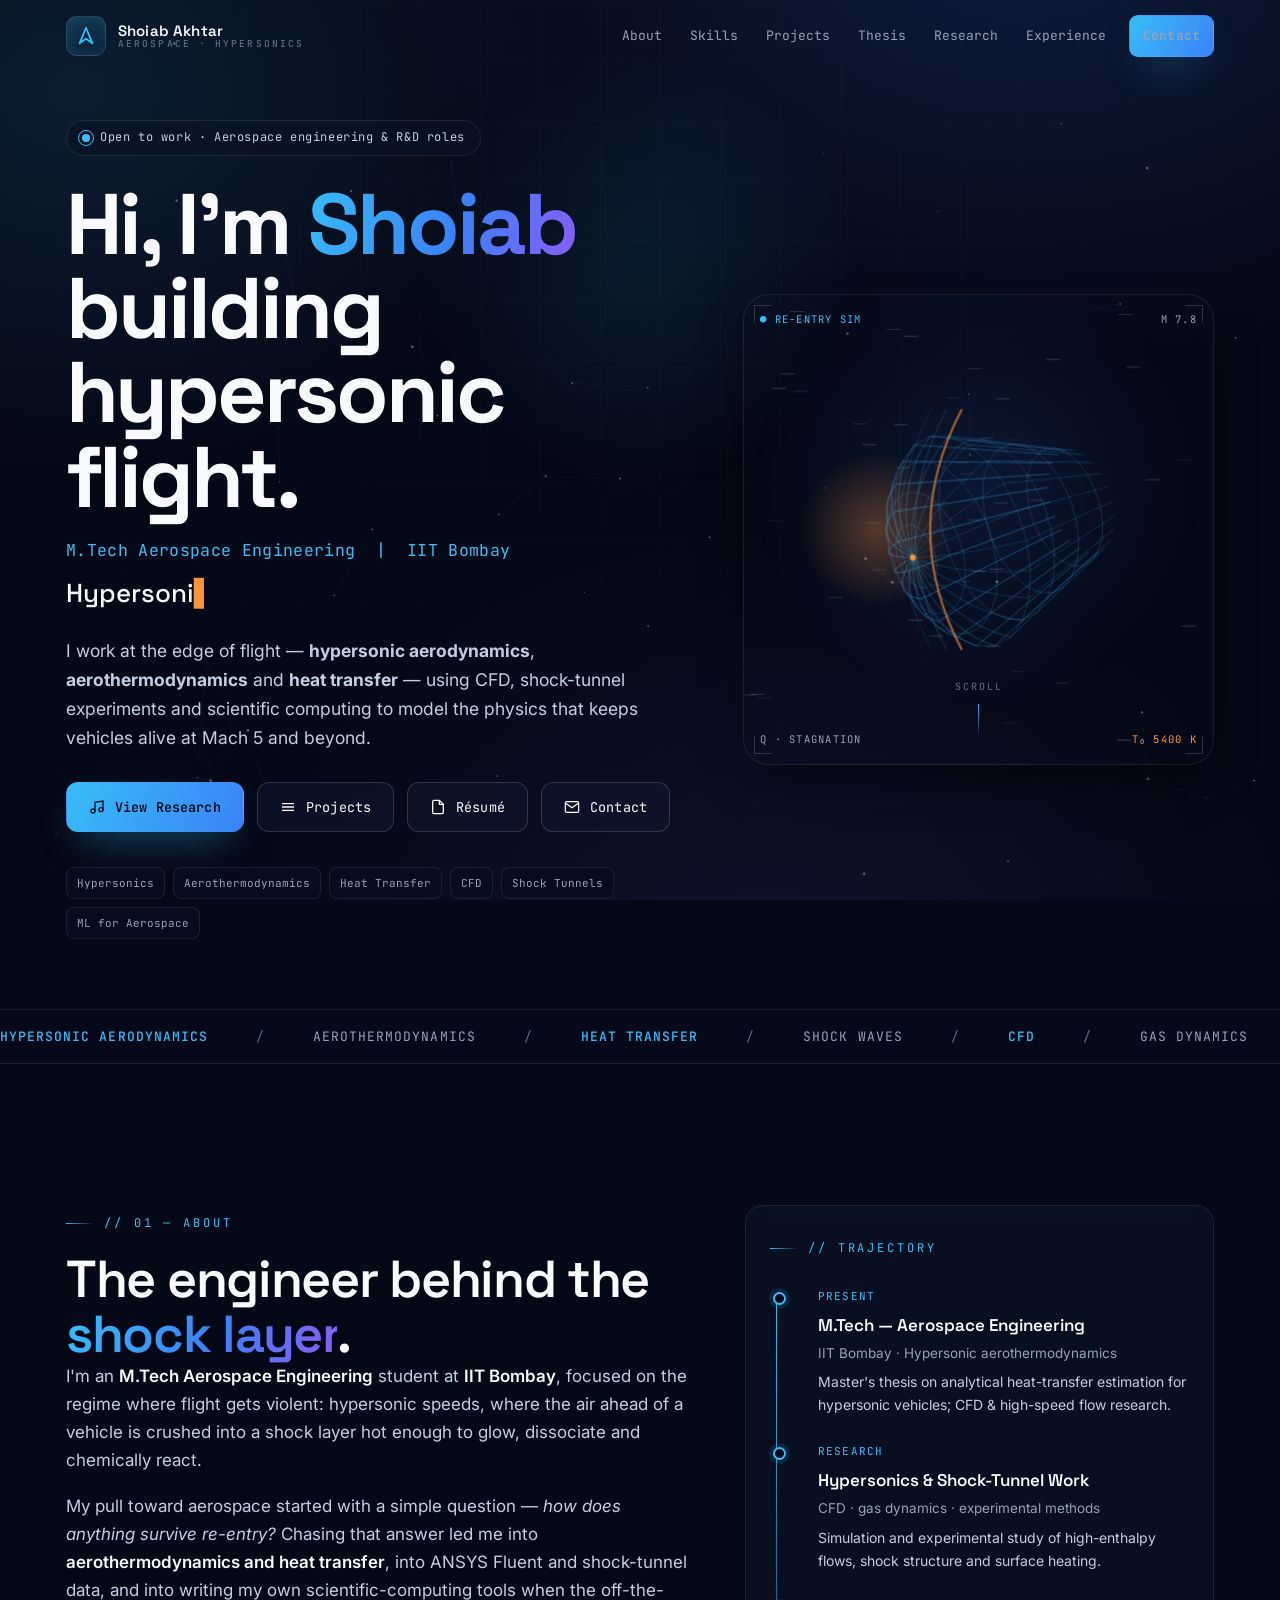
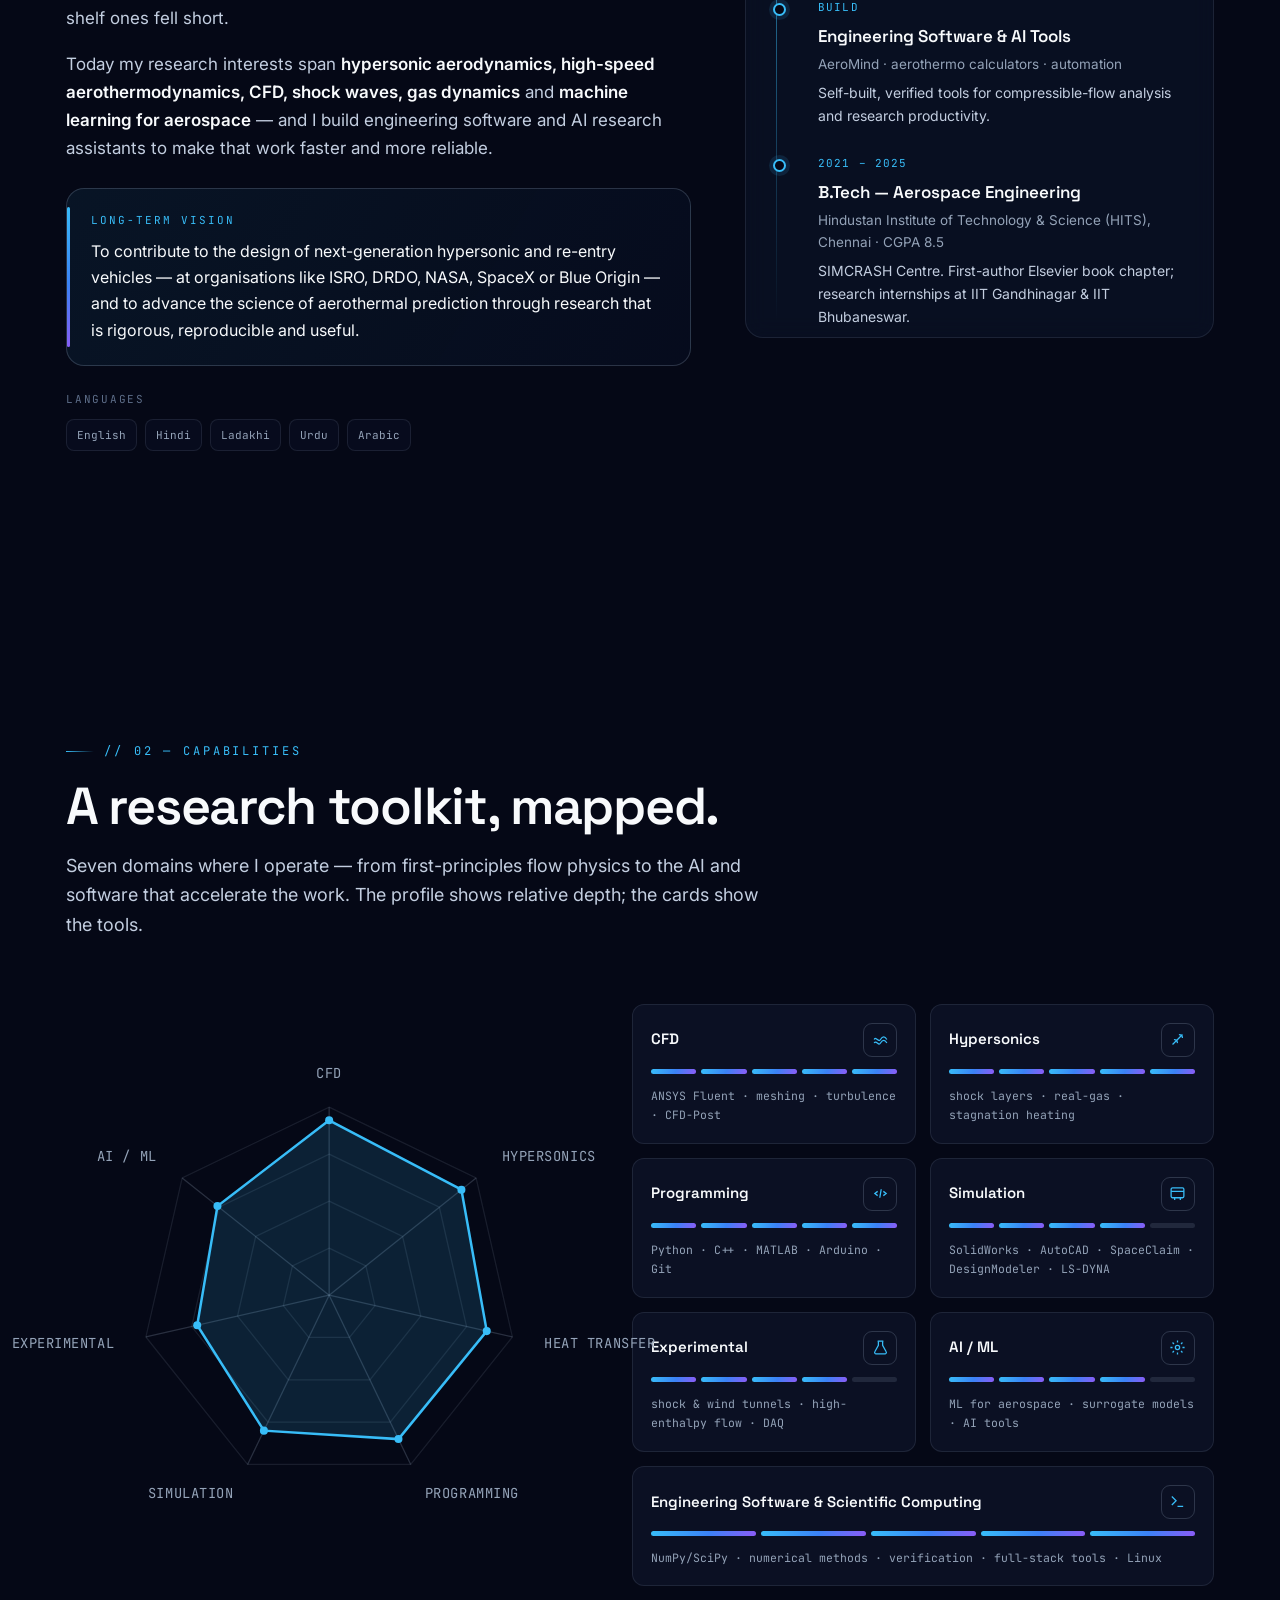
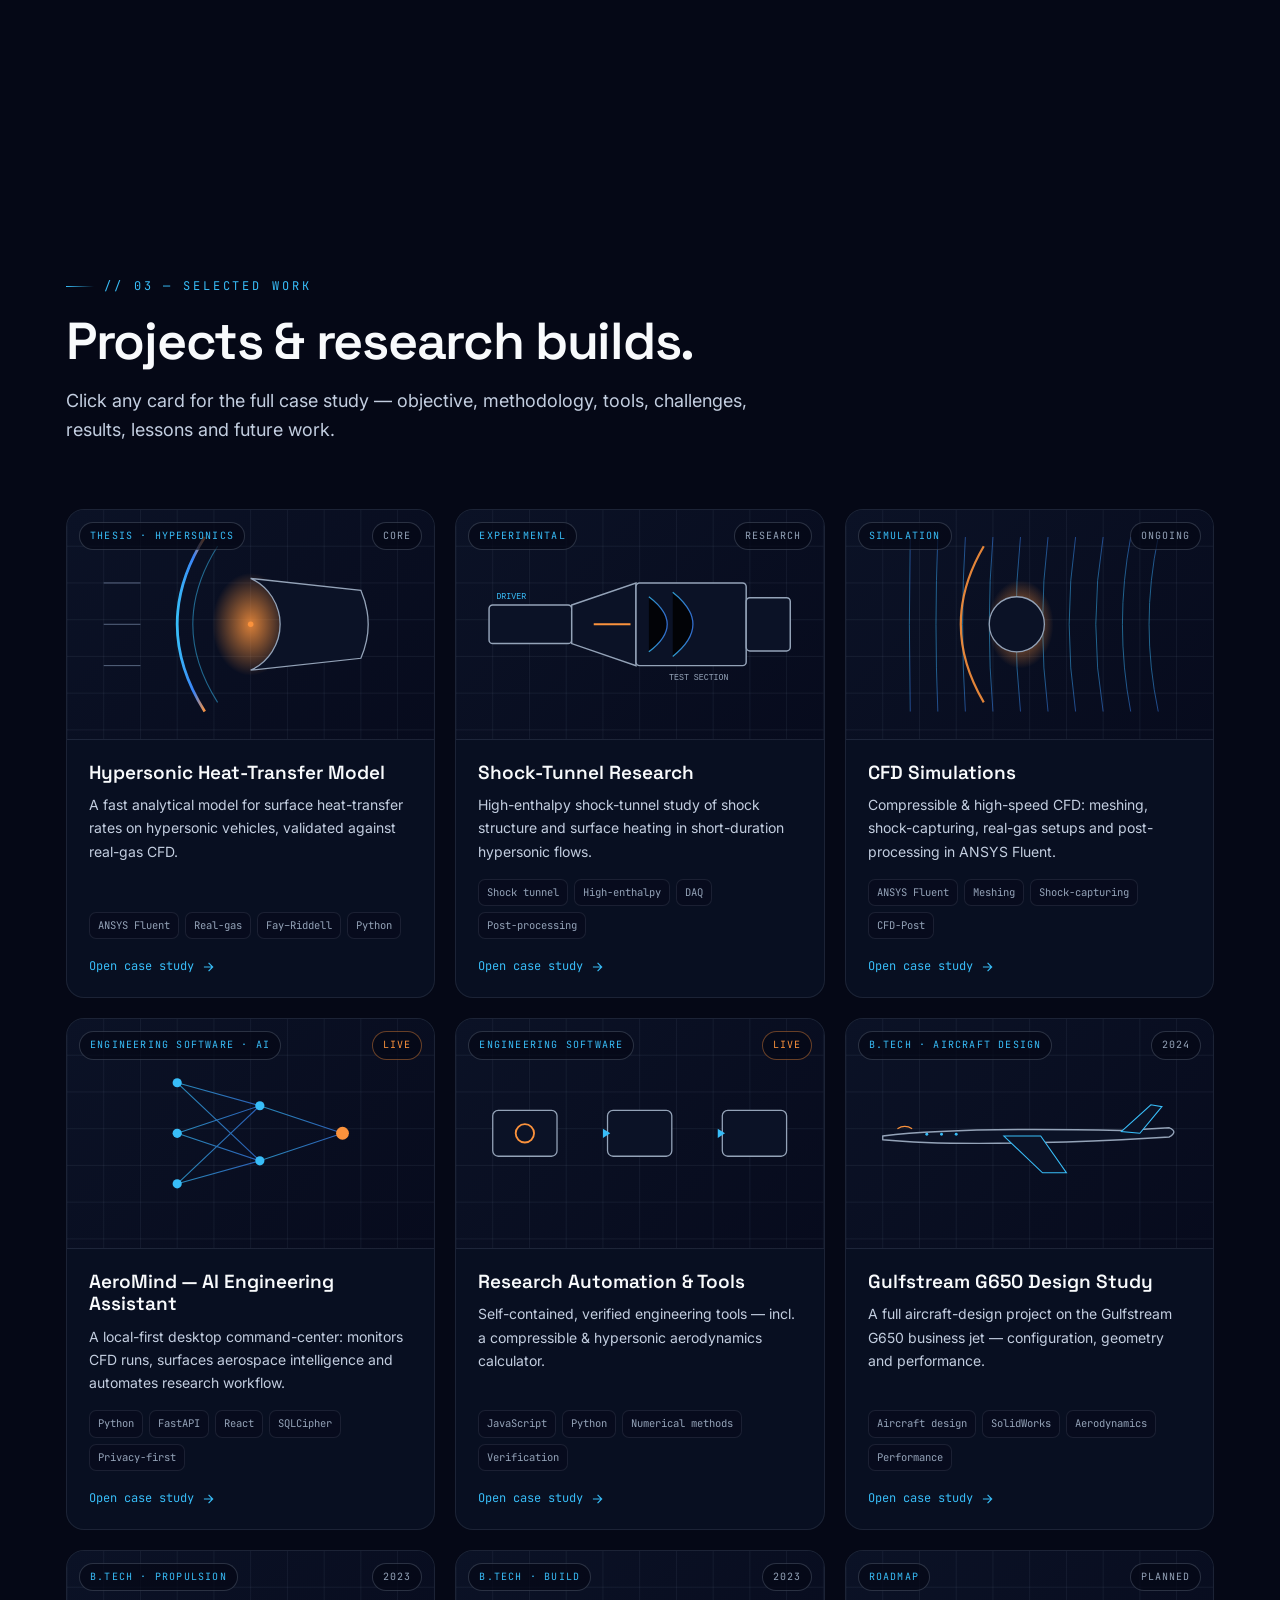
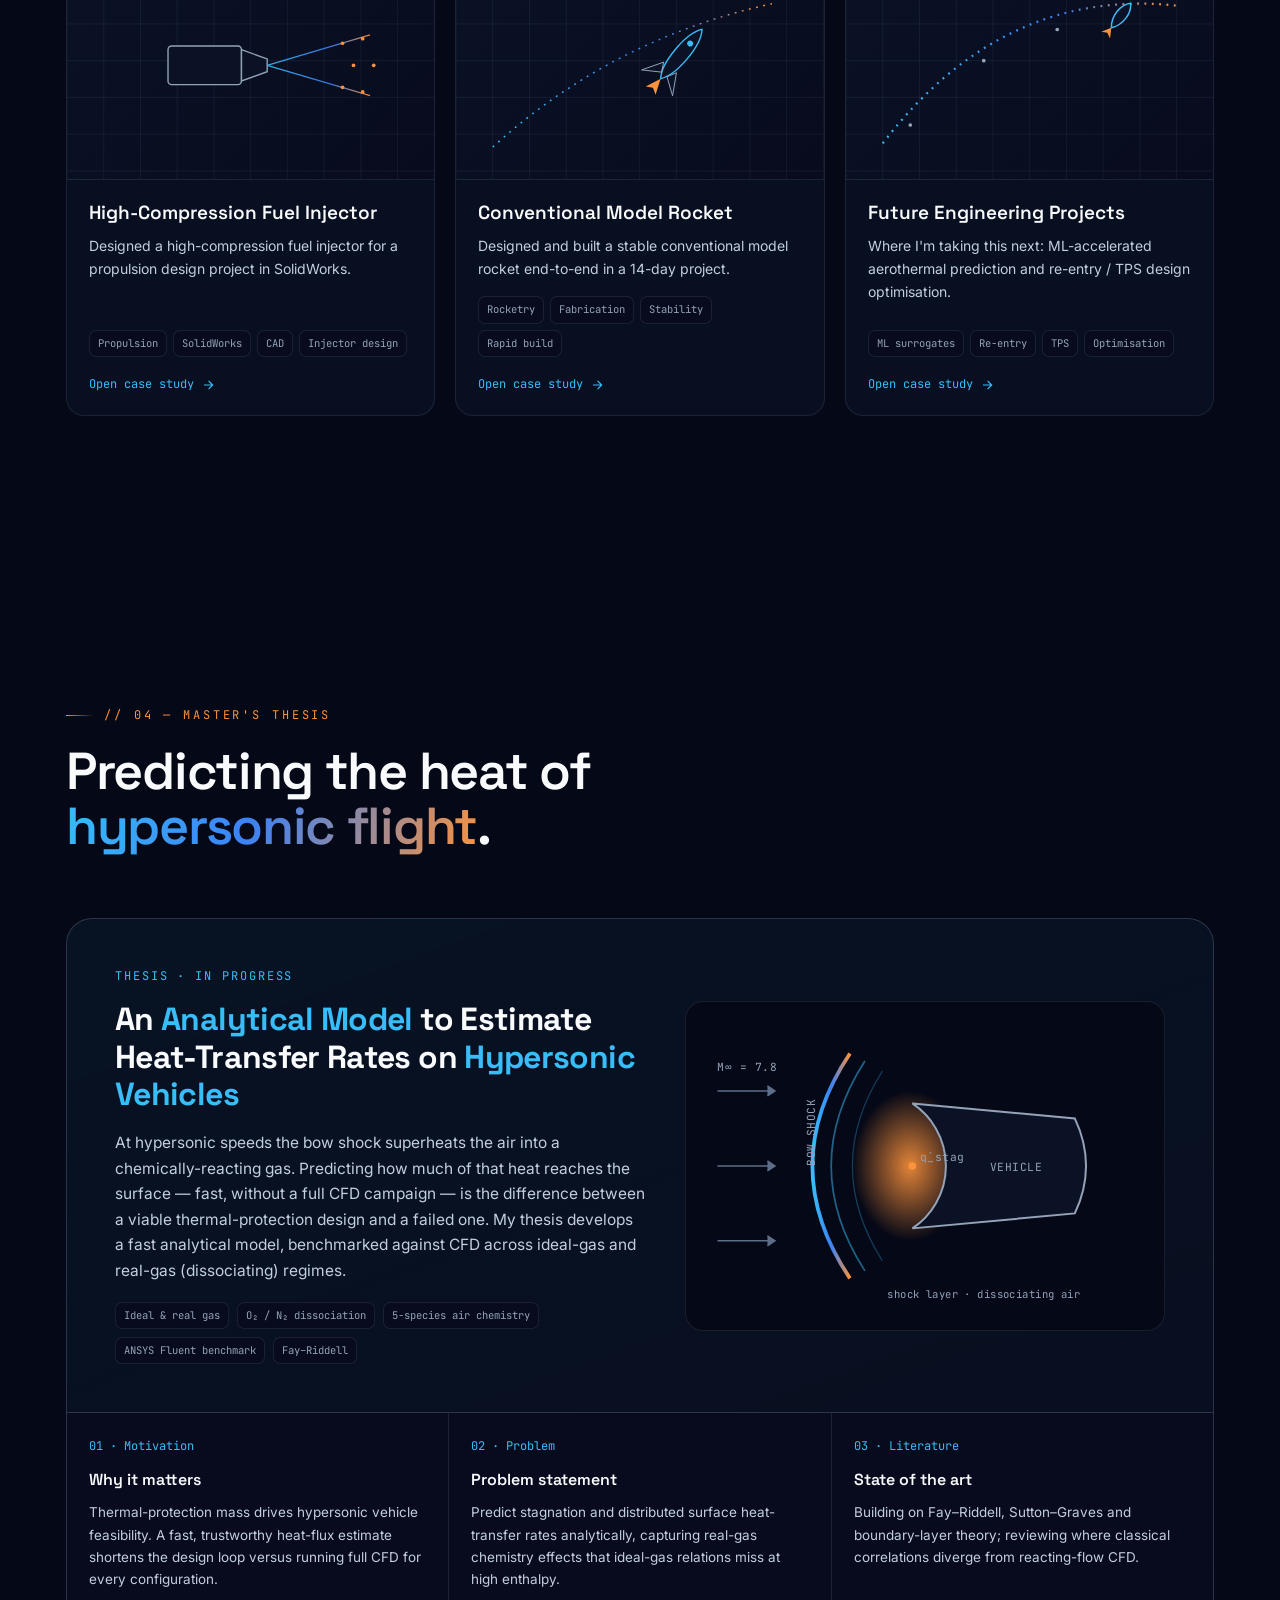
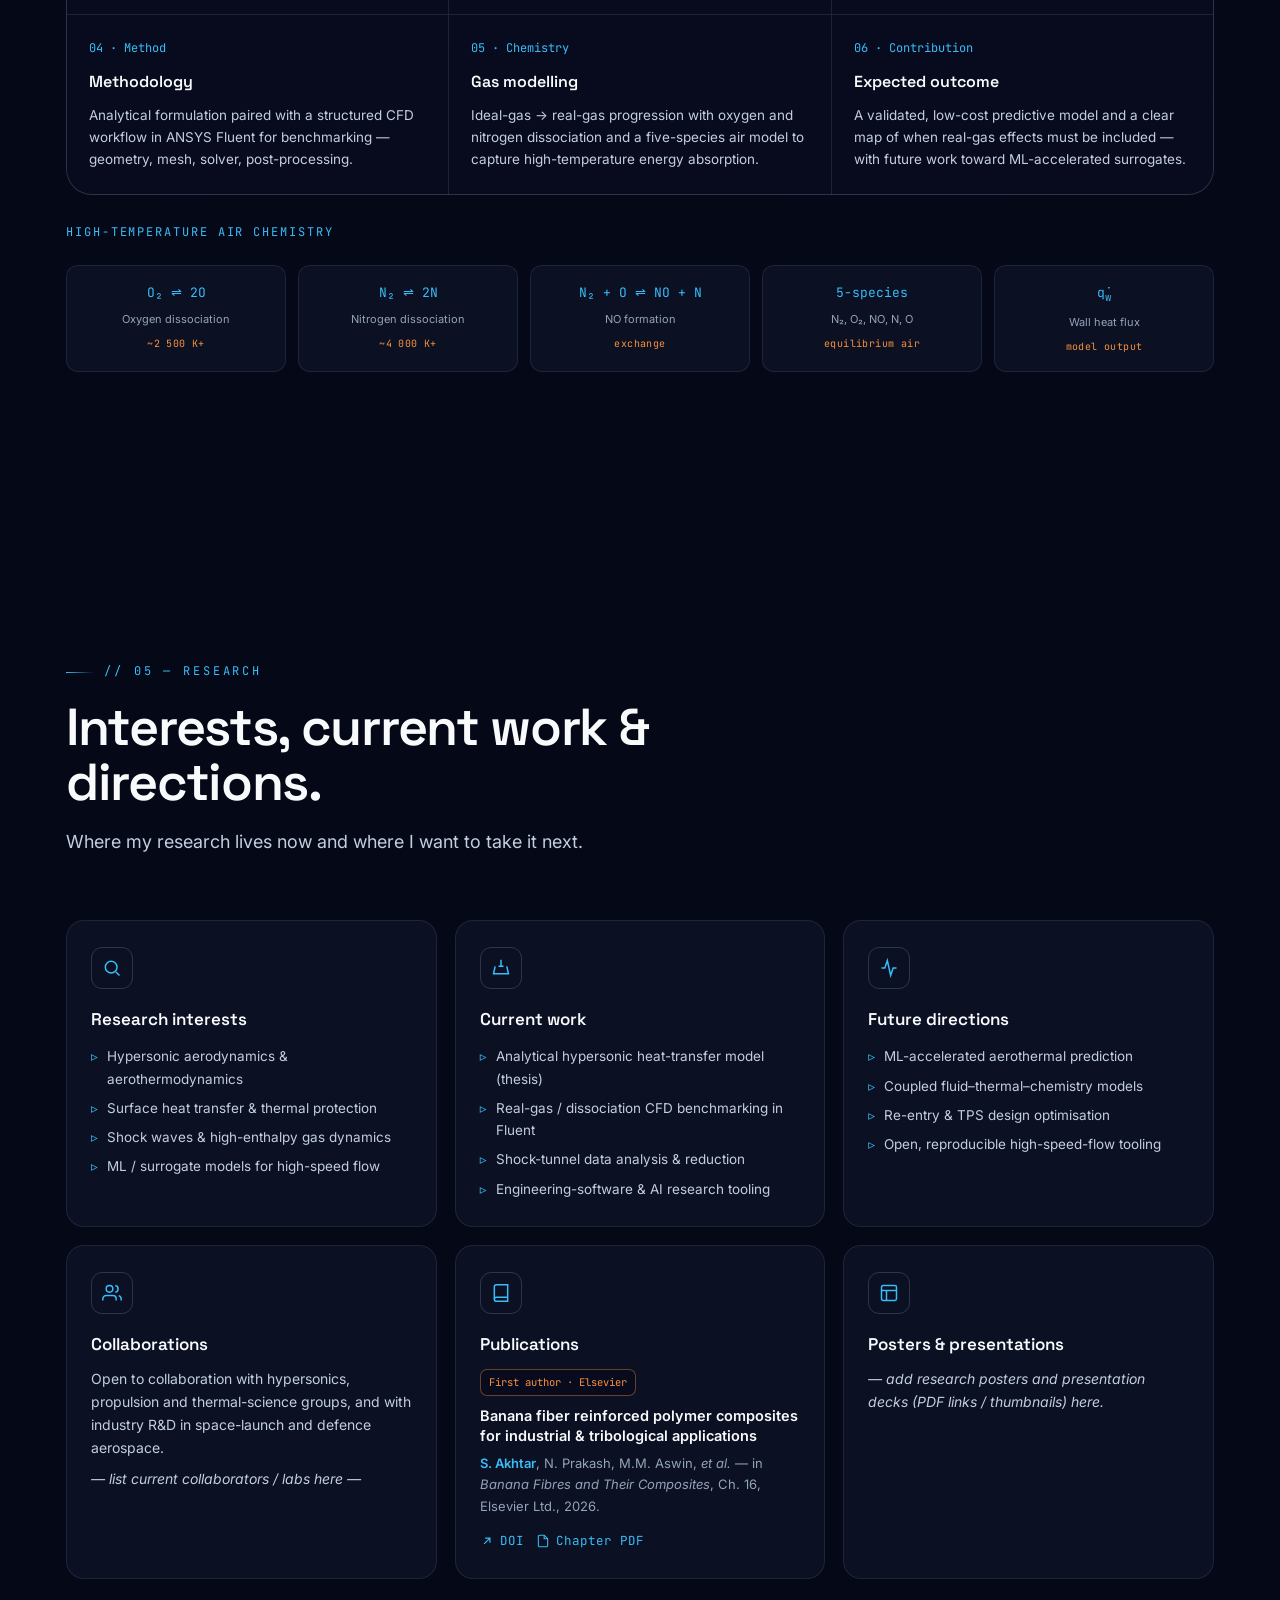
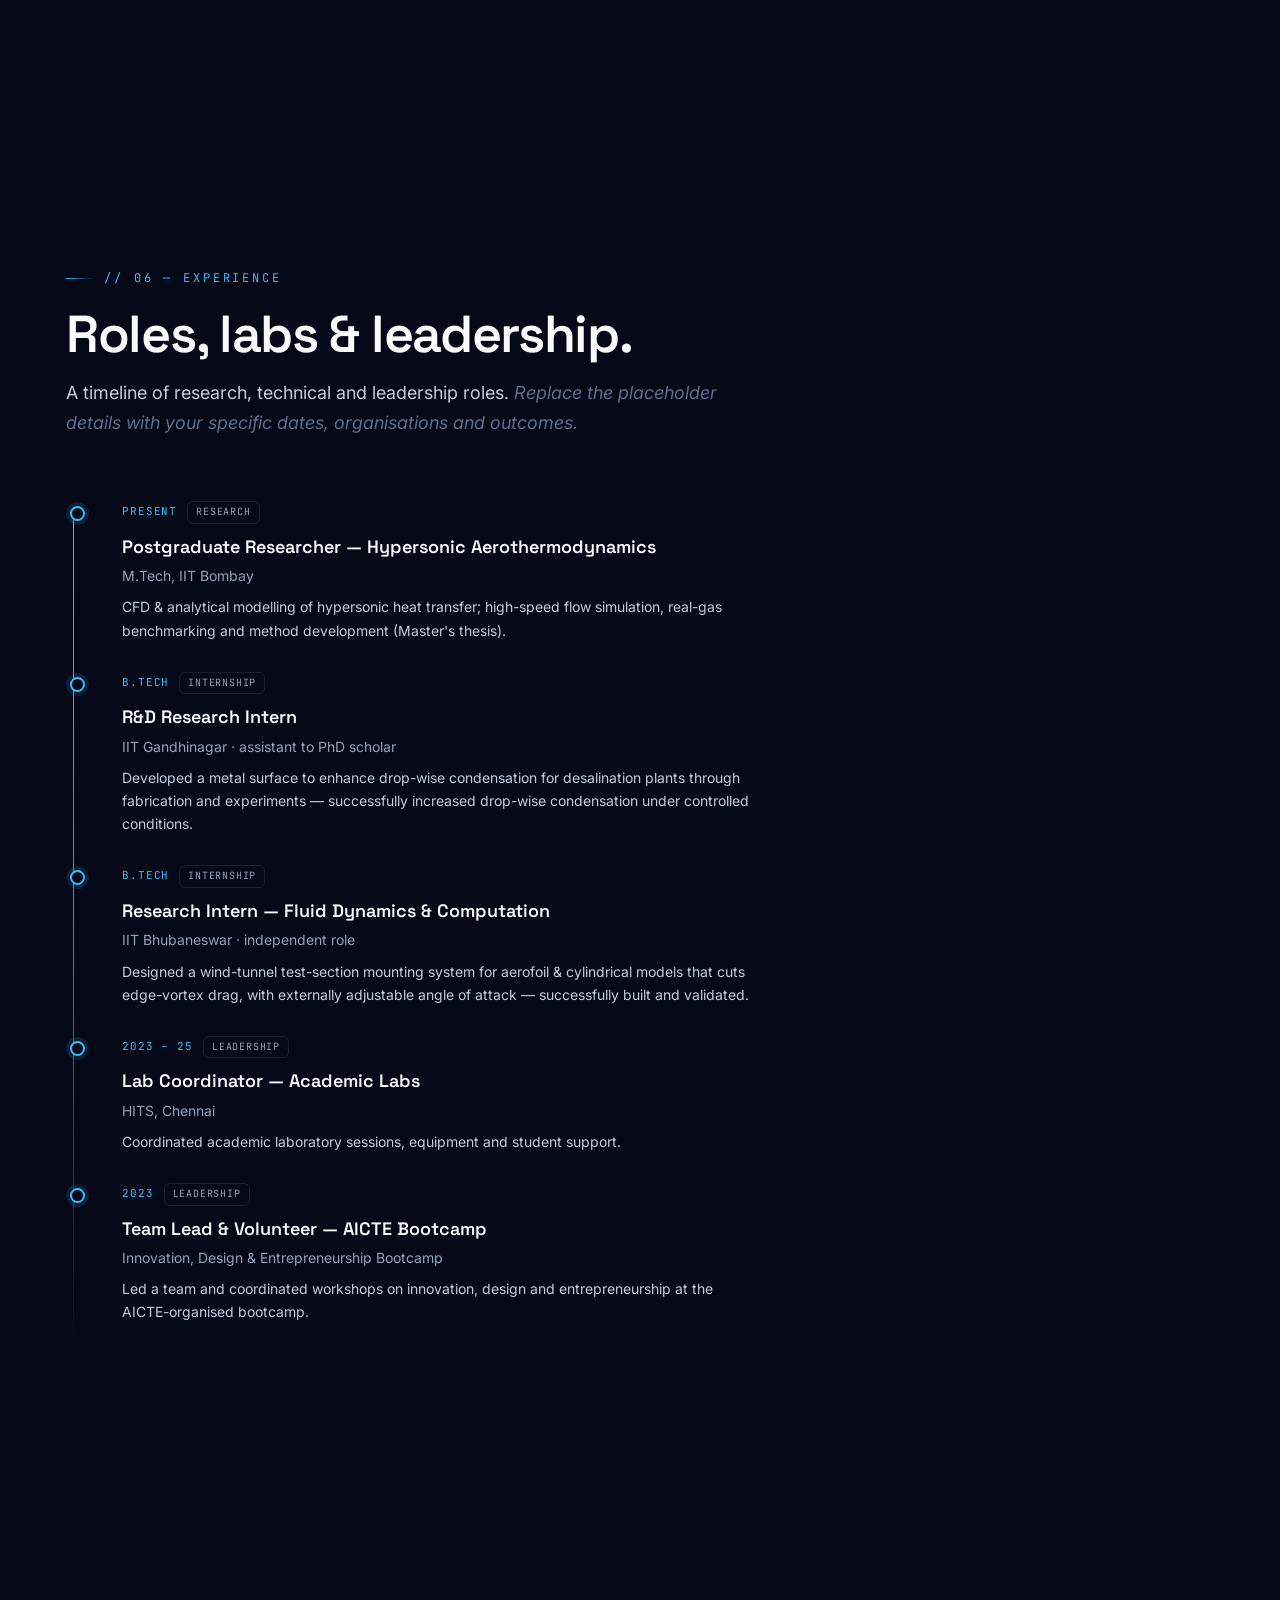
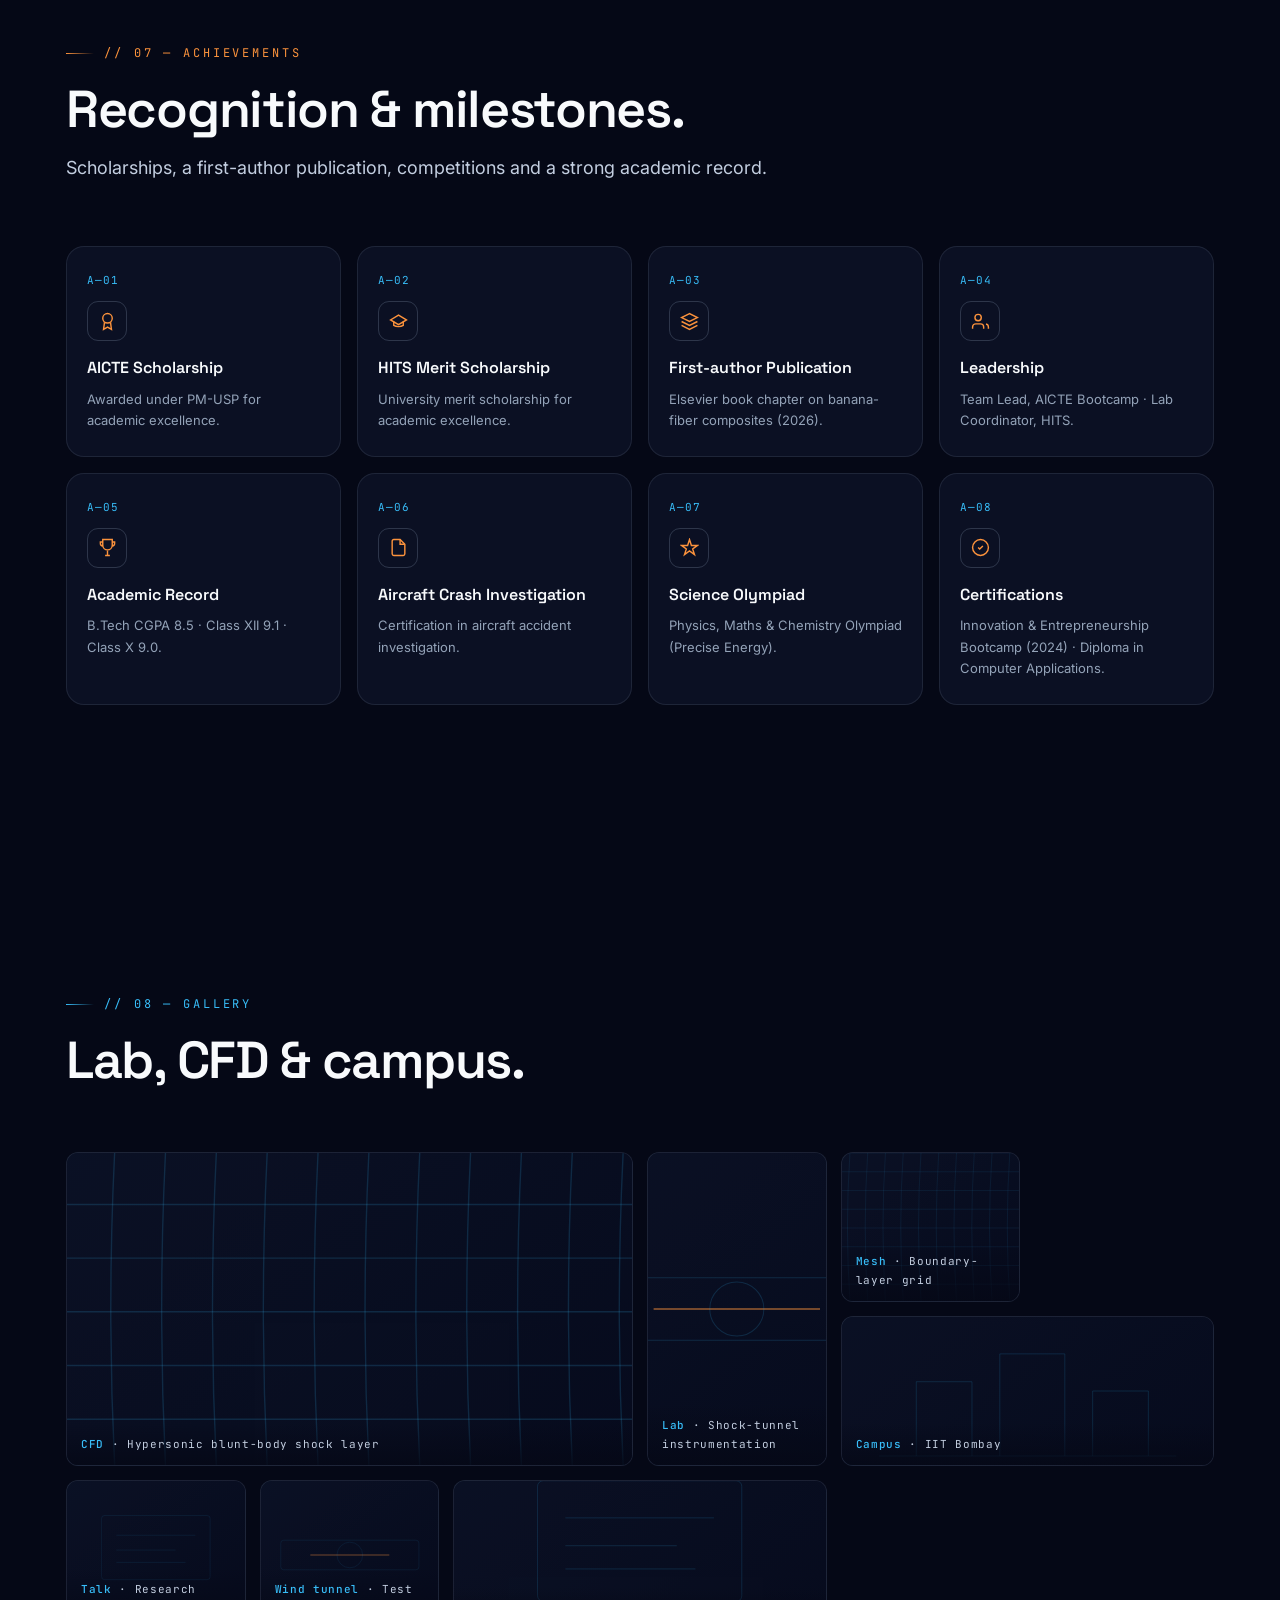
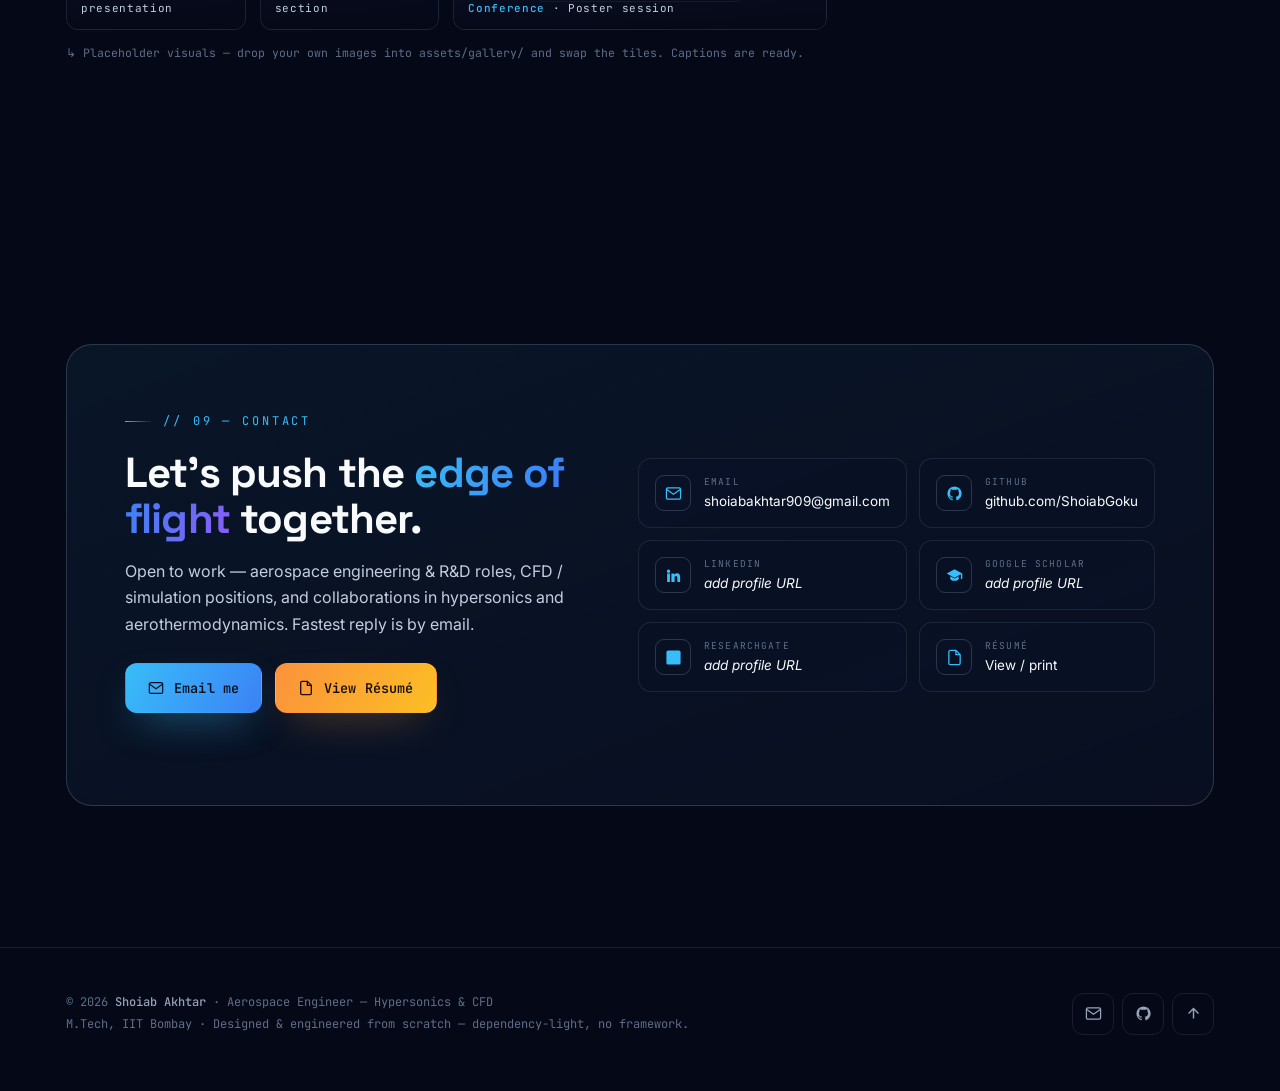
==== commit 7d4de2fc: "Web résumé + "open to work" messaging; remove physical résumé PDF - Replace assets/resume.pdf with a" ====
--- a/index.html
+++ b/index.html
@@ -81,7 +81,7 @@
 <section class="hero section" id="hero">
   <div class="container hero-grid">
     <div class="hero-copy">
-      <span class="tag reveal"><span class="pulse"></span> Open to research roles &amp; PhD positions · 2026</span>
+      <span class="tag reveal"><span class="pulse"></span> Open to work · Aerospace engineering &amp; R&amp;D roles</span>
       <h1 class="reveal d1">Hi, I'm <span class="grad">Shoiab</span><span class="l2">building hypersonic flight.</span></h1>
       <div class="hero-sub reveal d2">M.Tech Aerospace Engineering &nbsp;|&nbsp; IIT Bombay</div>
       <div class="hero-typed reveal d2"><span id="typed"></span><span class="cur">▌</span></div>
@@ -89,7 +89,7 @@
       <div class="hero-cta reveal d4">
         <a class="btn btn-primary magnetic" href="#research"><svg viewBox="0 0 24 24" fill="none" stroke="currentColor" stroke-width="2"><path d="M9 18V5l12-2v13"/><circle cx="6" cy="18" r="3"/><circle cx="18" cy="16" r="3"/></svg>View Research</a>
         <a class="btn btn-ghost magnetic" href="#projects"><svg viewBox="0 0 24 24" fill="none" stroke="currentColor" stroke-width="2"><path d="M3 7h18M3 12h18M3 17h18"/></svg>Projects</a>
-        <a class="btn btn-ghost magnetic" href="assets/resume.pdf" target="_blank" rel="noopener"><svg viewBox="0 0 24 24" fill="none" stroke="currentColor" stroke-width="2"><path d="M12 3v12m0 0 4-4m-4 4-4-4M4 21h16"/></svg>Résumé</a>
+        <a class="btn btn-ghost magnetic" href="resume.html" target="_blank" rel="noopener"><svg viewBox="0 0 24 24" fill="none" stroke="currentColor" stroke-width="2"><path d="M14 2H6a2 2 0 0 0-2 2v16a2 2 0 0 0 2 2h12a2 2 0 0 0 2-2V8Z"/><path d="M14 2v6h6"/></svg>Résumé</a>
         <a class="btn btn-ghost magnetic" href="#contact"><svg viewBox="0 0 24 24" fill="none" stroke="currentColor" stroke-width="1.8"><rect x="2" y="4" width="20" height="16" rx="2"/><path d="M22 6 12 13 2 6"/></svg>Contact</a>
       </div>
       <div class="hero-foci reveal d5">
@@ -409,10 +409,10 @@
         <div>
           <span class="eyebrow">// 09 — Contact</span>
           <h2>Let's push the <span class="grad">edge of flight</span> together.</h2>
-          <p>Open to PhD &amp; research positions, aerospace R&amp;D roles, and collaborations in hypersonics, aerothermodynamics and CFD. Fastest reply is by email.</p>
+          <p>Open to work — aerospace engineering &amp; R&amp;D roles, CFD / simulation positions, and collaborations in hypersonics and aerothermodynamics. Fastest reply is by email.</p>
           <div class="hero-cta">
             <a class="btn btn-primary magnetic" href="mailto:shoiabakhtar909@gmail.com"><svg viewBox="0 0 24 24" fill="none" stroke="currentColor" stroke-width="1.8"><rect x="2" y="4" width="20" height="16" rx="2"/><path d="M22 6 12 13 2 6"/></svg>Email me</a>
-            <a class="btn btn-amber magnetic" href="assets/resume.pdf" target="_blank" rel="noopener"><svg viewBox="0 0 24 24" fill="none" stroke="currentColor" stroke-width="2"><path d="M12 3v12m0 0 4-4m-4 4-4-4M4 21h16"/></svg>Download Résumé</a>
+            <a class="btn btn-amber magnetic" href="resume.html" target="_blank" rel="noopener"><svg viewBox="0 0 24 24" fill="none" stroke="currentColor" stroke-width="2"><path d="M14 2H6a2 2 0 0 0-2 2v16a2 2 0 0 0 2 2h12a2 2 0 0 0 2-2V8Z"/><path d="M14 2v6h6"/></svg>View Résumé</a>
           </div>
         </div>
         <div class="contact-links">
@@ -421,7 +421,7 @@
           <a class="clink" href="https://www.linkedin.com/" target="_blank" rel="noopener"><span class="ic"><svg viewBox="0 0 24 24" fill="currentColor"><path d="M4.98 3.5A2.5 2.5 0 1 1 5 8.5a2.5 2.5 0 0 1-.02-5ZM3 9h4v12H3zM9 9h3.8v1.7h.05c.53-1 1.83-2.05 3.77-2.05 4.03 0 4.78 2.65 4.78 6.1V21h-4v-5.4c0-1.3 0-2.95-1.8-2.95s-2.07 1.4-2.07 2.85V21H9z"/></svg></span><span><small>LinkedIn</small><span class="placeholder">add profile URL</span></span></a>
           <a class="clink" href="https://scholar.google.com/" target="_blank" rel="noopener"><span class="ic"><svg viewBox="0 0 24 24" fill="currentColor"><path d="M12 3 1 9l11 6 9-4.9V17h2V9L12 3Z"/><path d="M6 13v3.5c0 1.66 2.69 3 6 3s6-1.34 6-3V13l-6 3.3L6 13Z"/></svg></span><span><small>Google Scholar</small><span class="placeholder">add profile URL</span></span></a>
           <a class="clink" href="https://www.researchgate.net/" target="_blank" rel="noopener"><span class="ic"><svg viewBox="0 0 24 24" fill="currentColor"><path d="M19.6 2H4.4A2.4 2.4 0 0 0 2 4.4v15.2A2.4 2.4 0 0 0 4.4 22h15.2a2.4 2.4 0 0 0 2.4-2.4V4.4A2.4 2.4 0 0 0 19.6 2ZM9.5 14.2c-.8 0-1.3.4-1.6 1H7.8v-.9H6.4V18h1.5v-1.8c0-.7.3-1.1.9-1.1.5 0 .8.3.8 1V18h1.5v-2.2c0-1-.6-1.6-1.6-1.6Zm6.2-2.1a2.6 2.6 0 1 0 .02 0Z"/></svg></span><span><small>ResearchGate</small><span class="placeholder">add profile URL</span></span></a>
-          <a class="clink" href="assets/resume.pdf" target="_blank" rel="noopener"><span class="ic"><svg viewBox="0 0 24 24" fill="none" stroke="currentColor" stroke-width="1.8"><path d="M14 2H6a2 2 0 0 0-2 2v16a2 2 0 0 0 2 2h12a2 2 0 0 0 2-2V8Z"/><path d="M14 2v6h6"/></svg></span><span><small>Résumé</small>PDF download</span></a>
+          <a class="clink" href="resume.html" target="_blank" rel="noopener"><span class="ic"><svg viewBox="0 0 24 24" fill="none" stroke="currentColor" stroke-width="1.8"><path d="M14 2H6a2 2 0 0 0-2 2v16a2 2 0 0 0 2 2h12a2 2 0 0 0 2-2V8Z"/><path d="M14 2v6h6"/></svg></span><span><small>Résumé</small>View / print</span></a>
         </div>
       </div>
     </div>
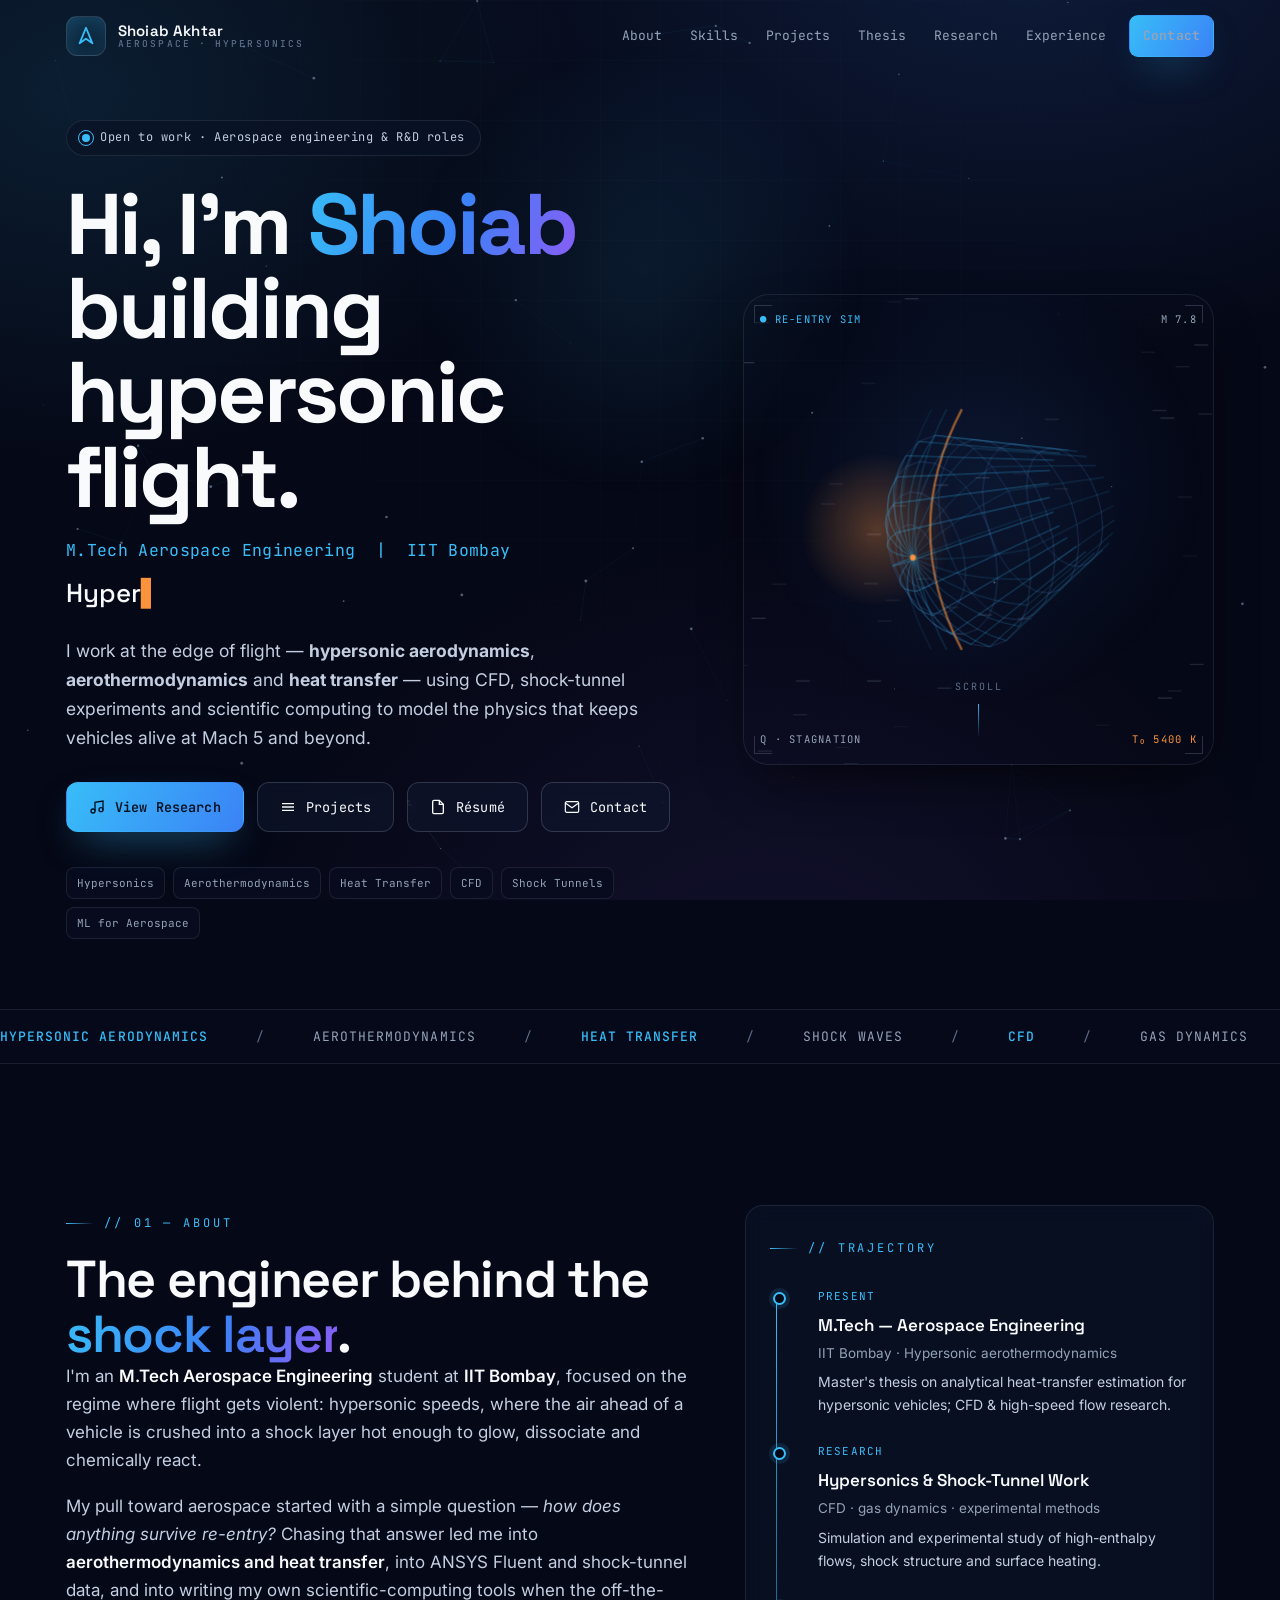
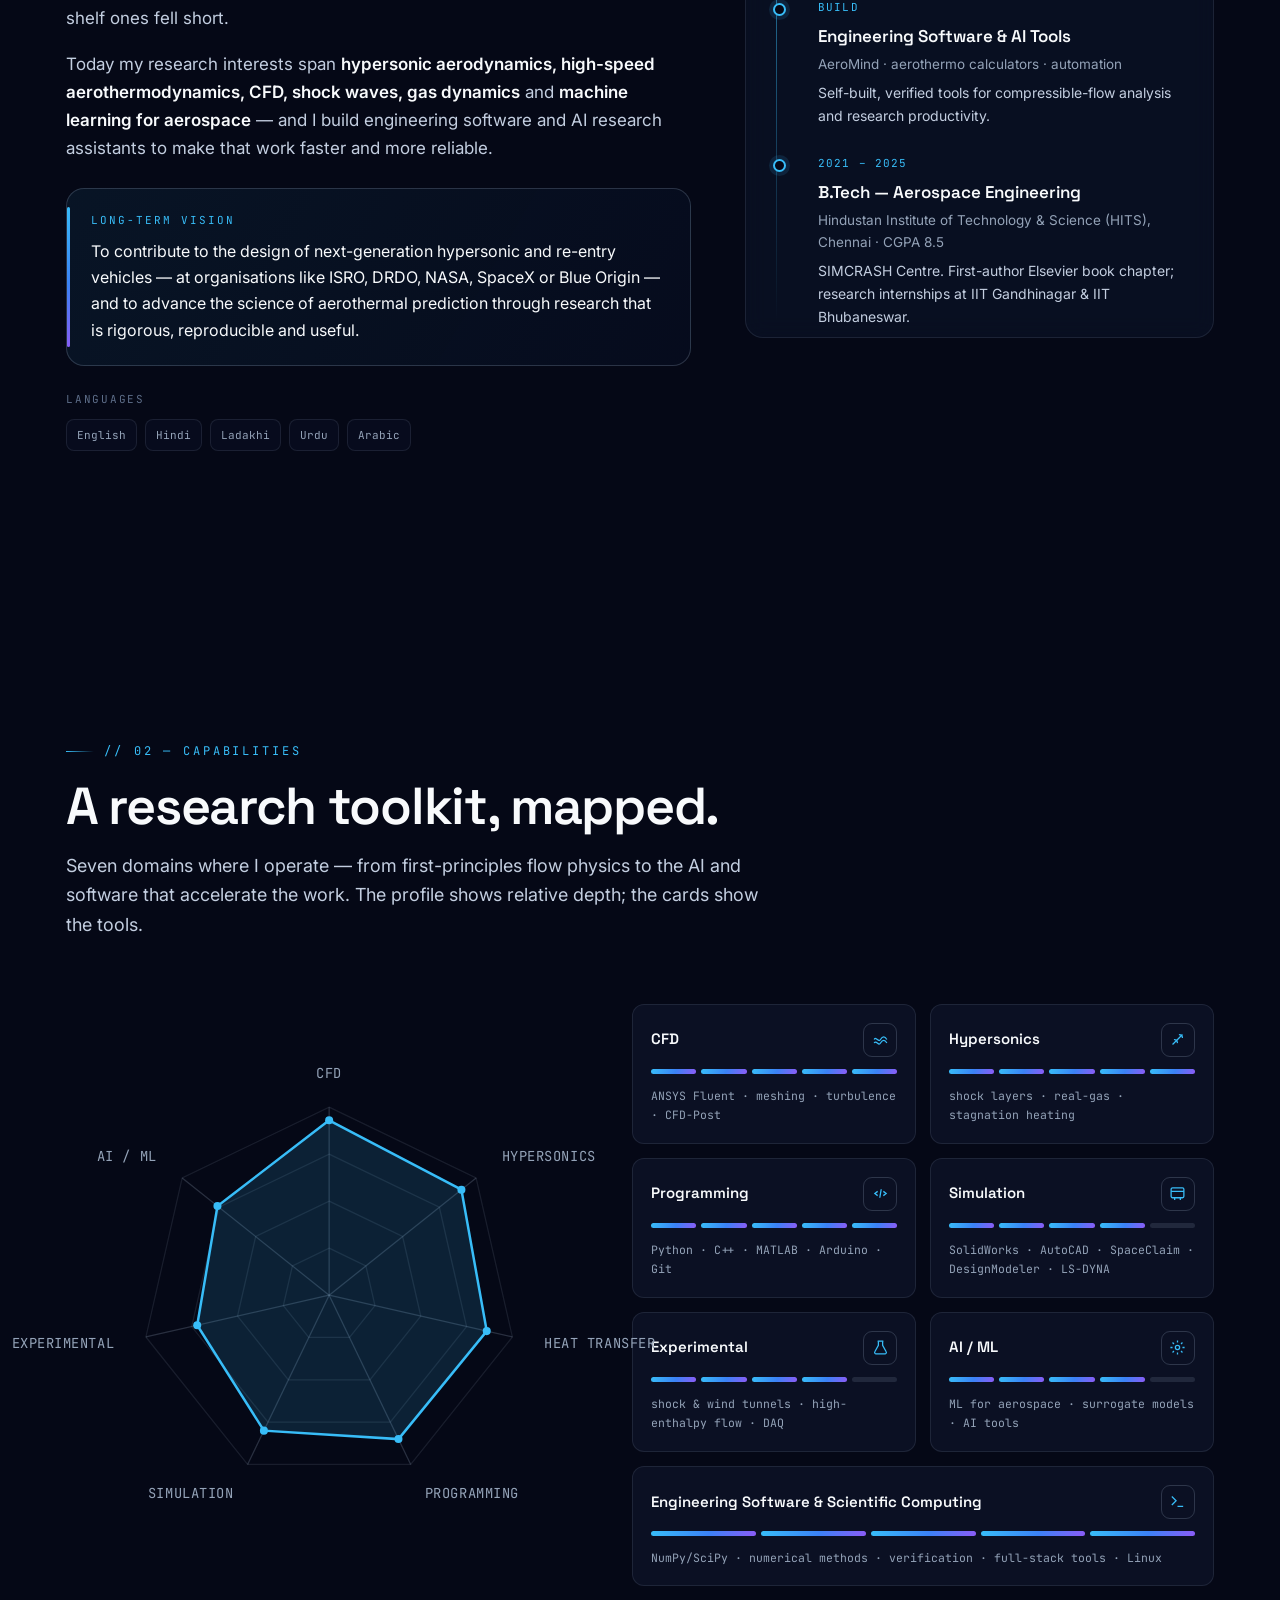
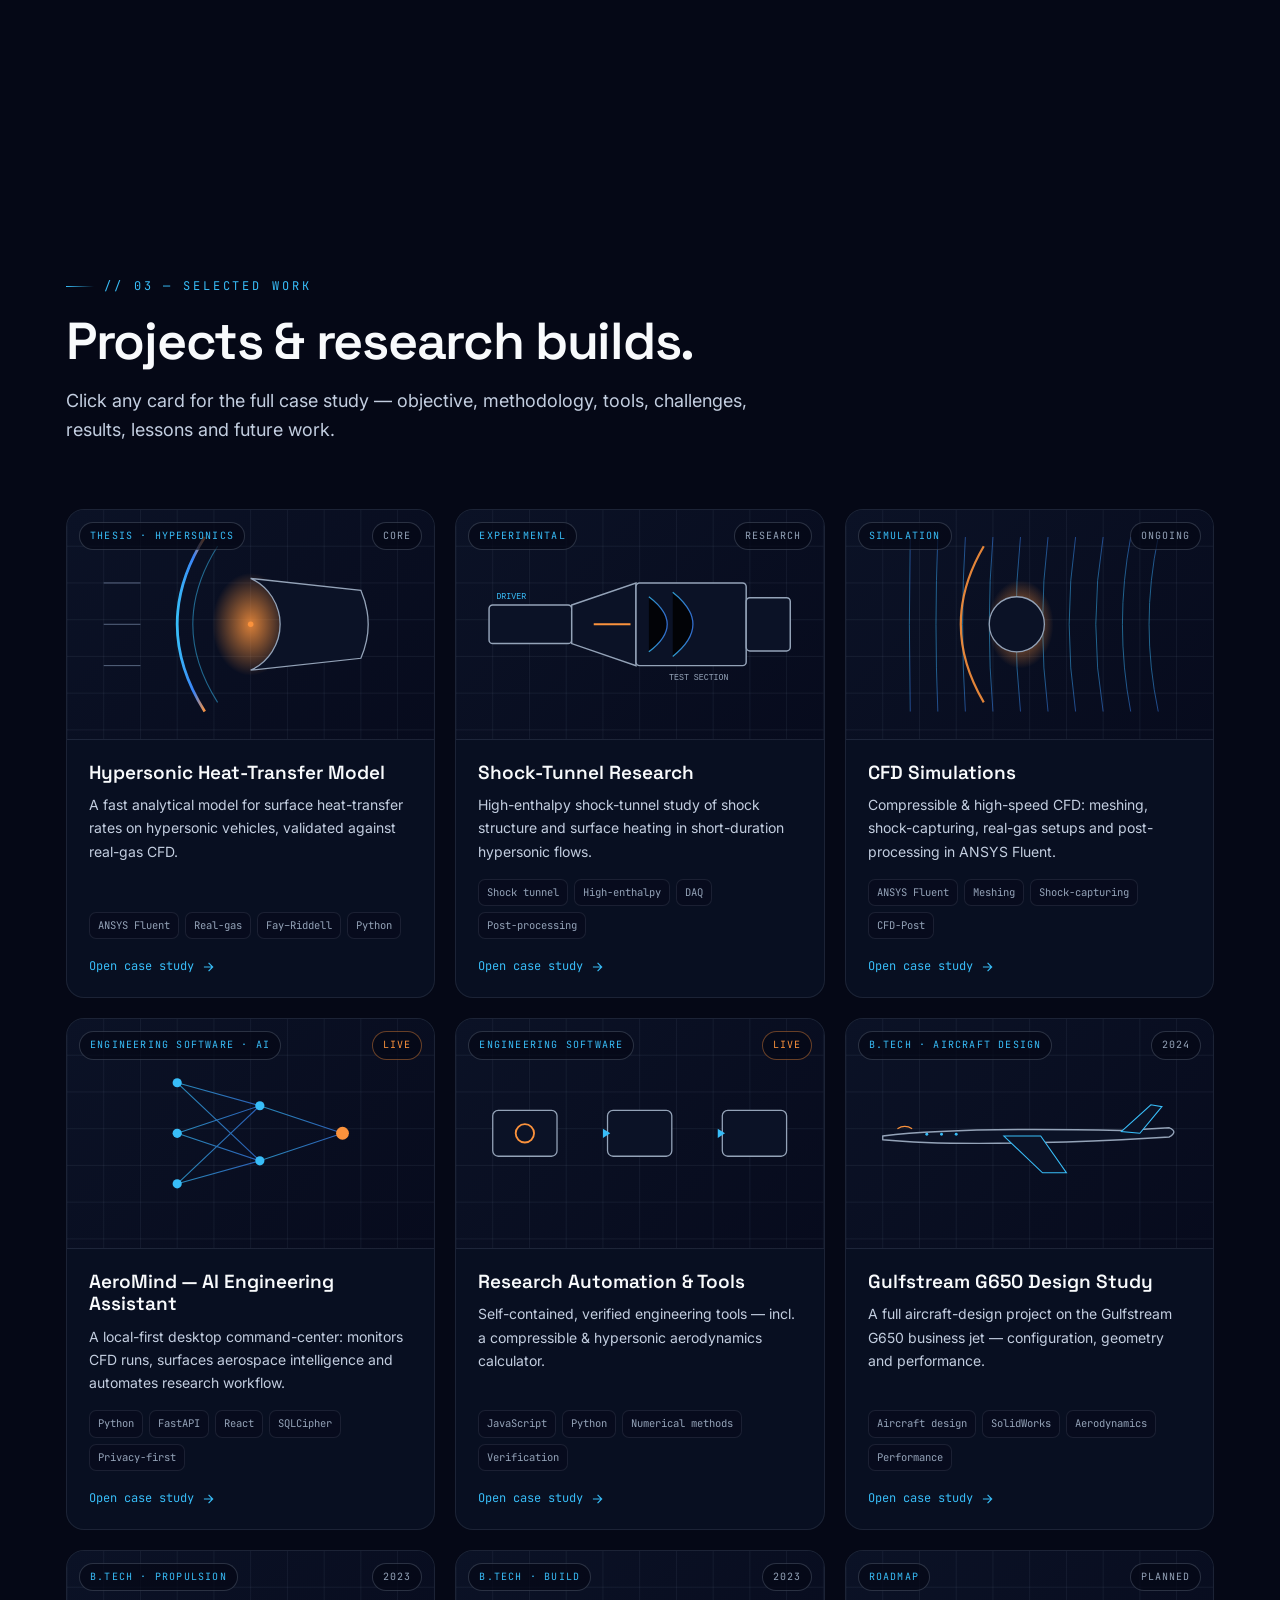
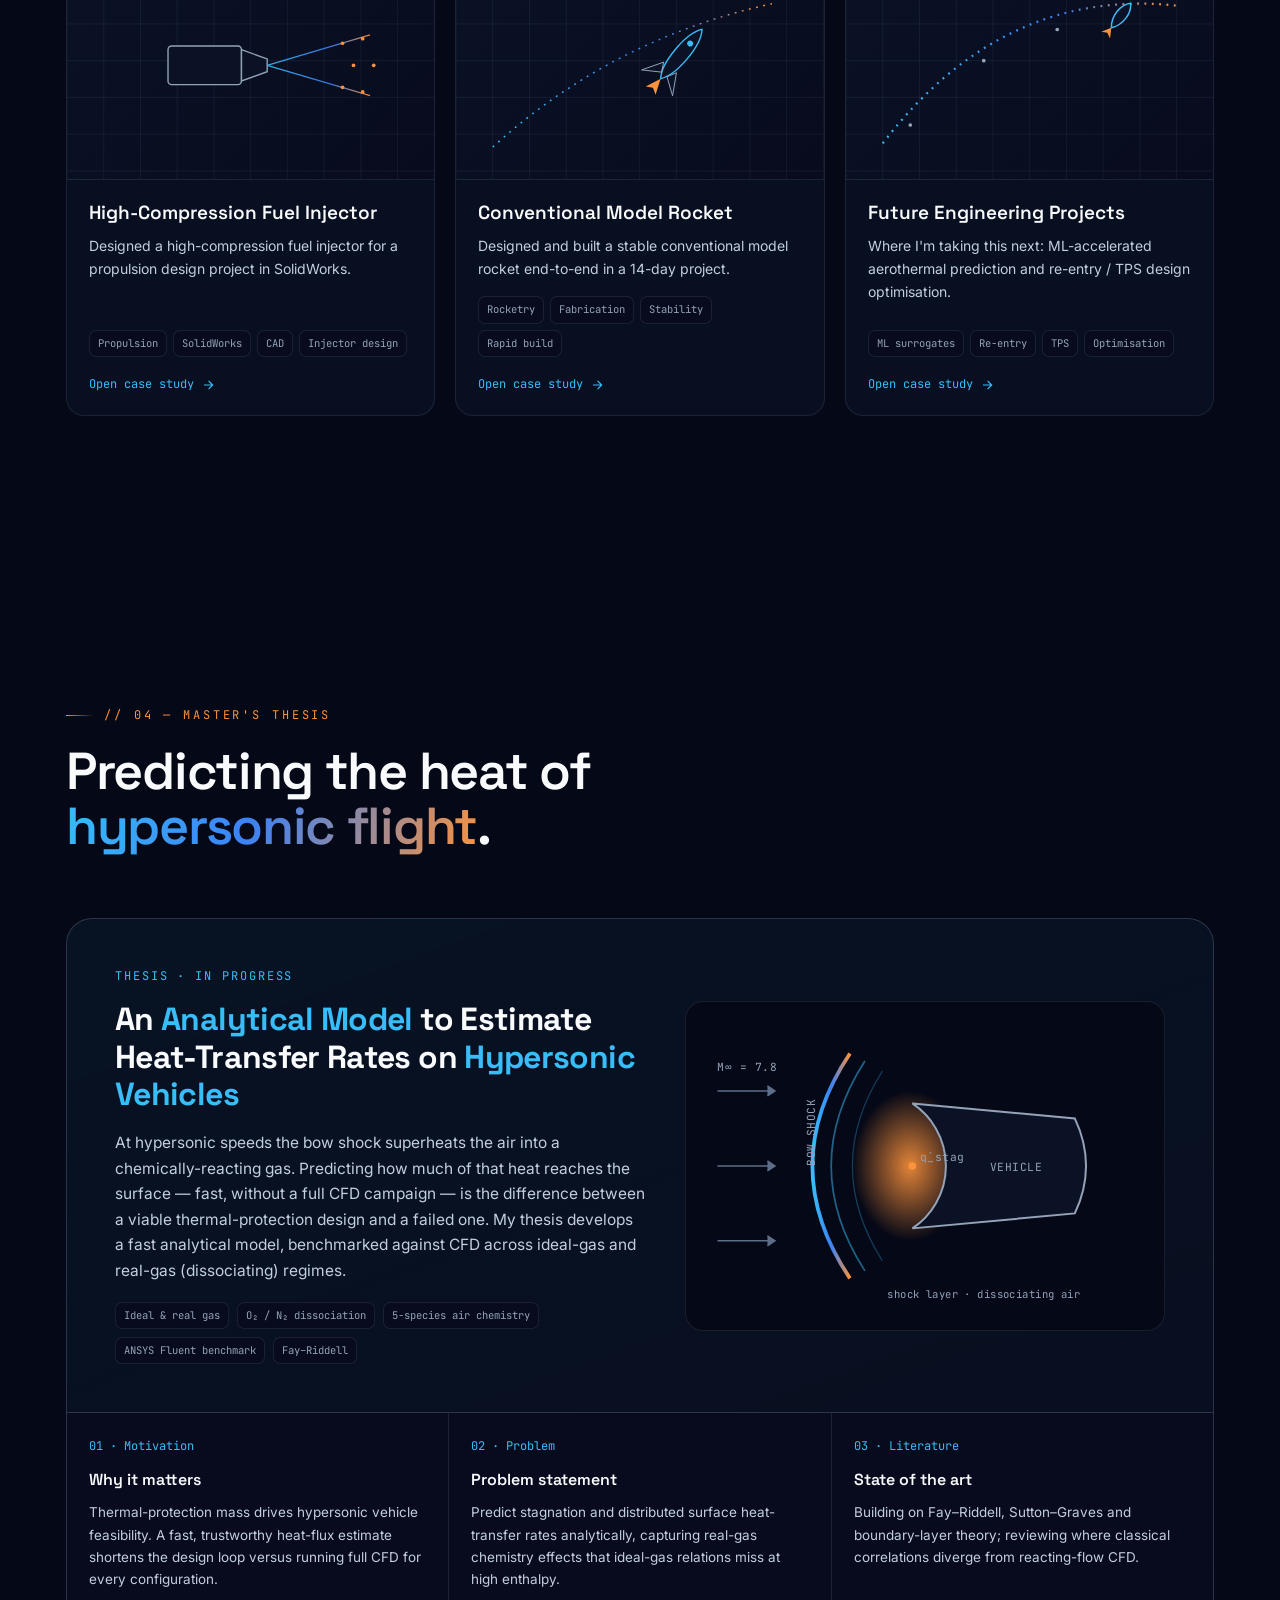
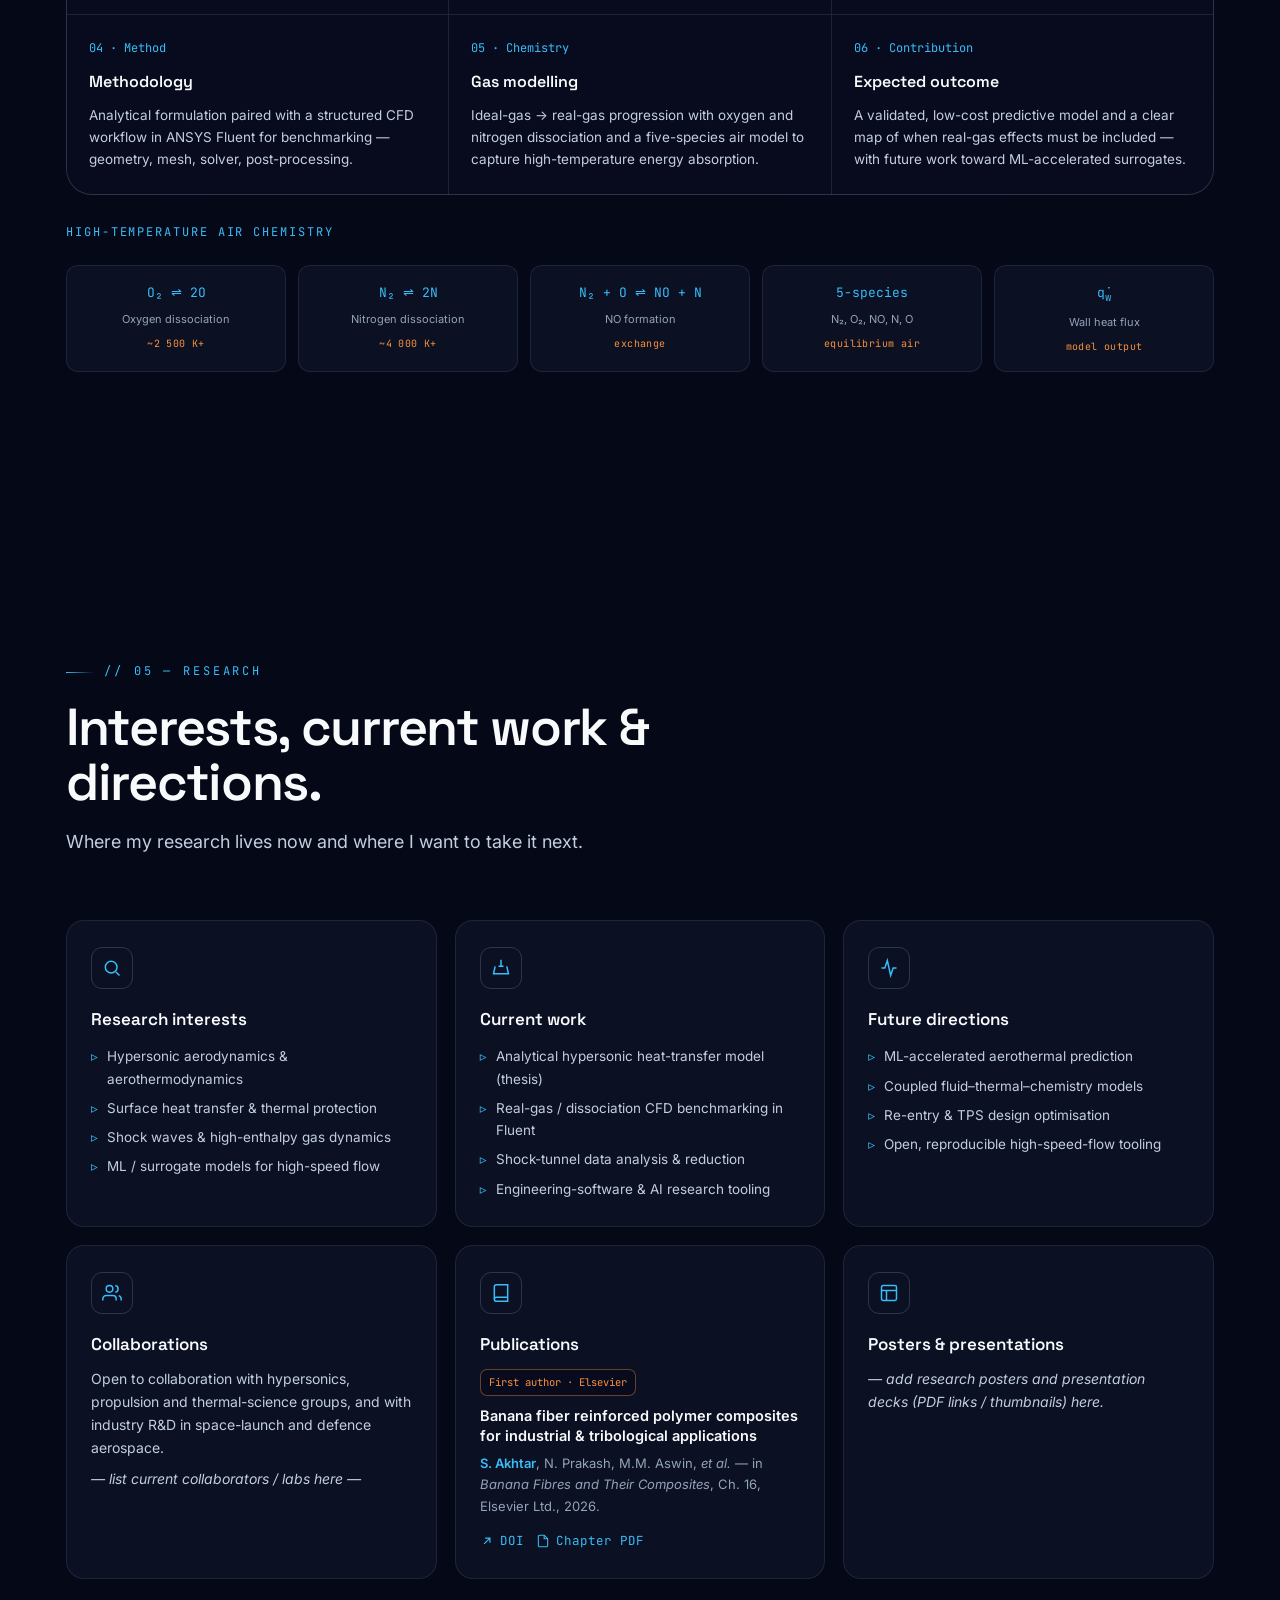
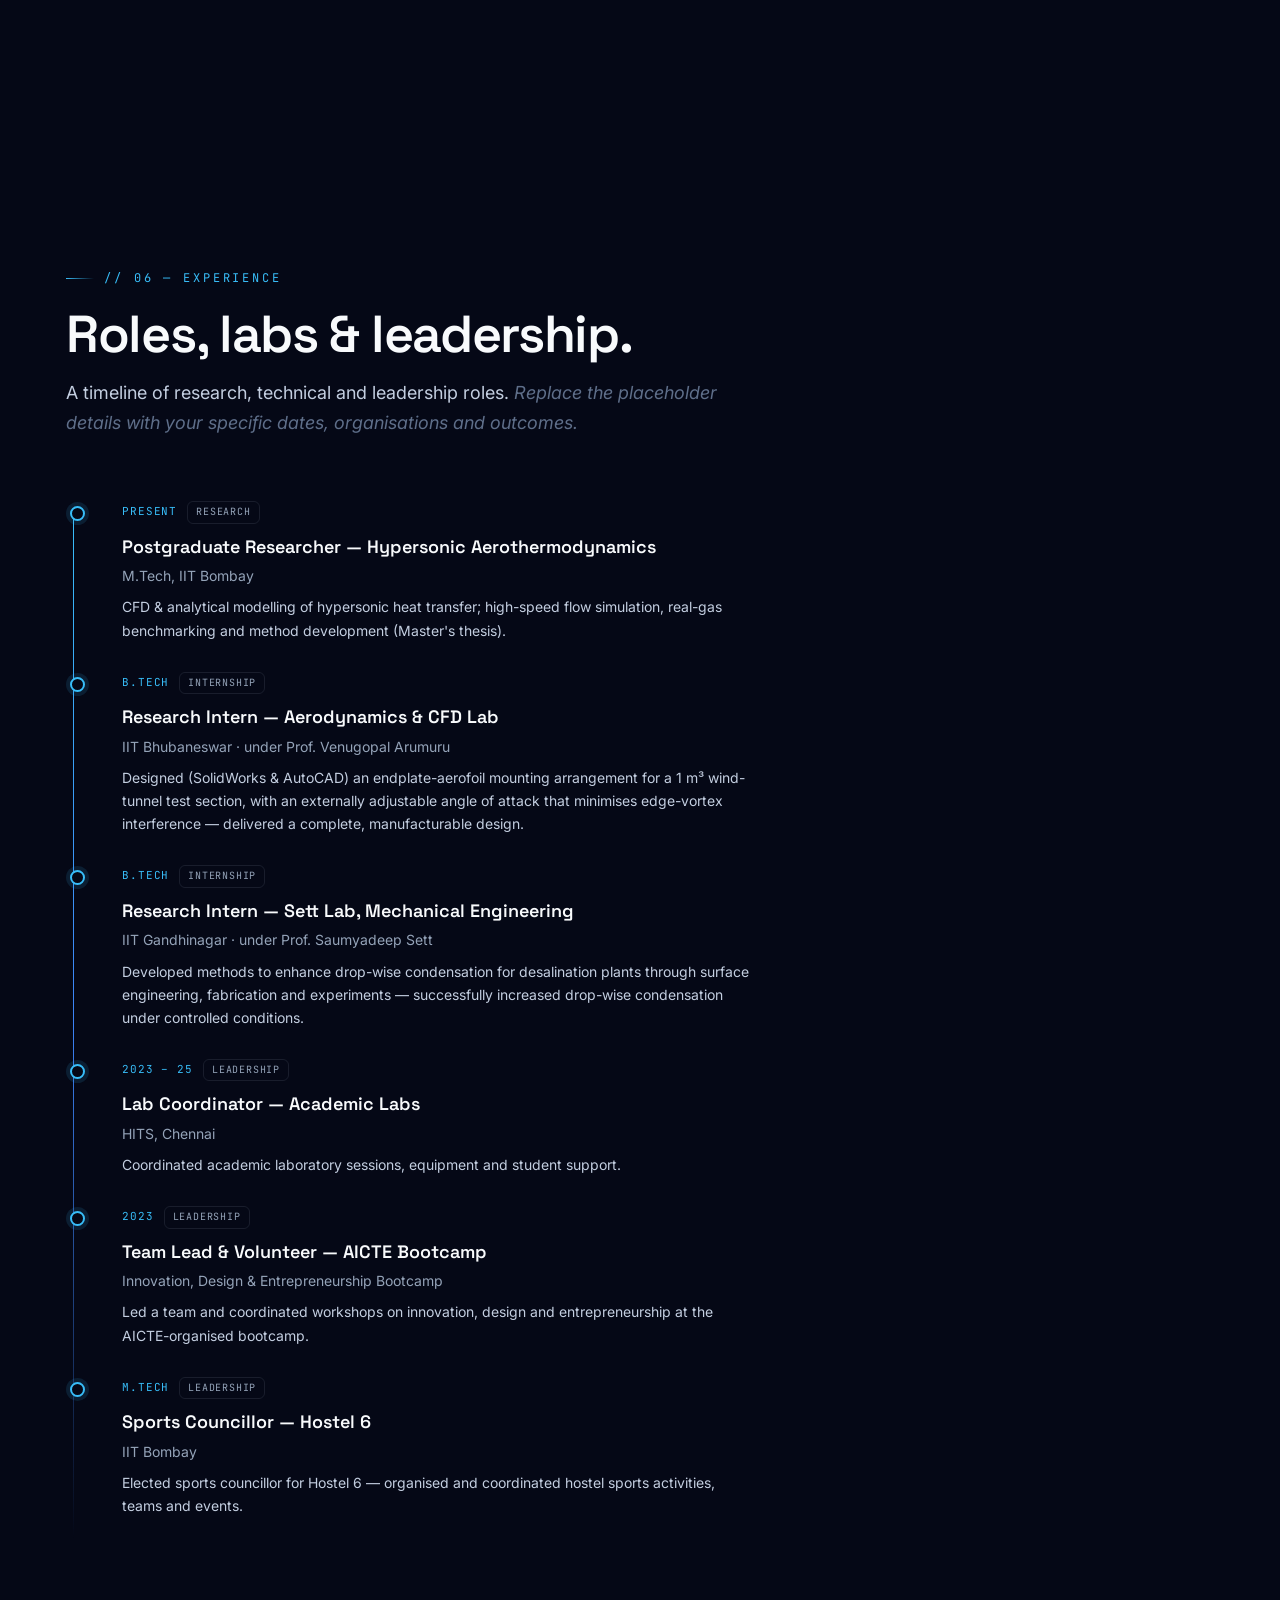
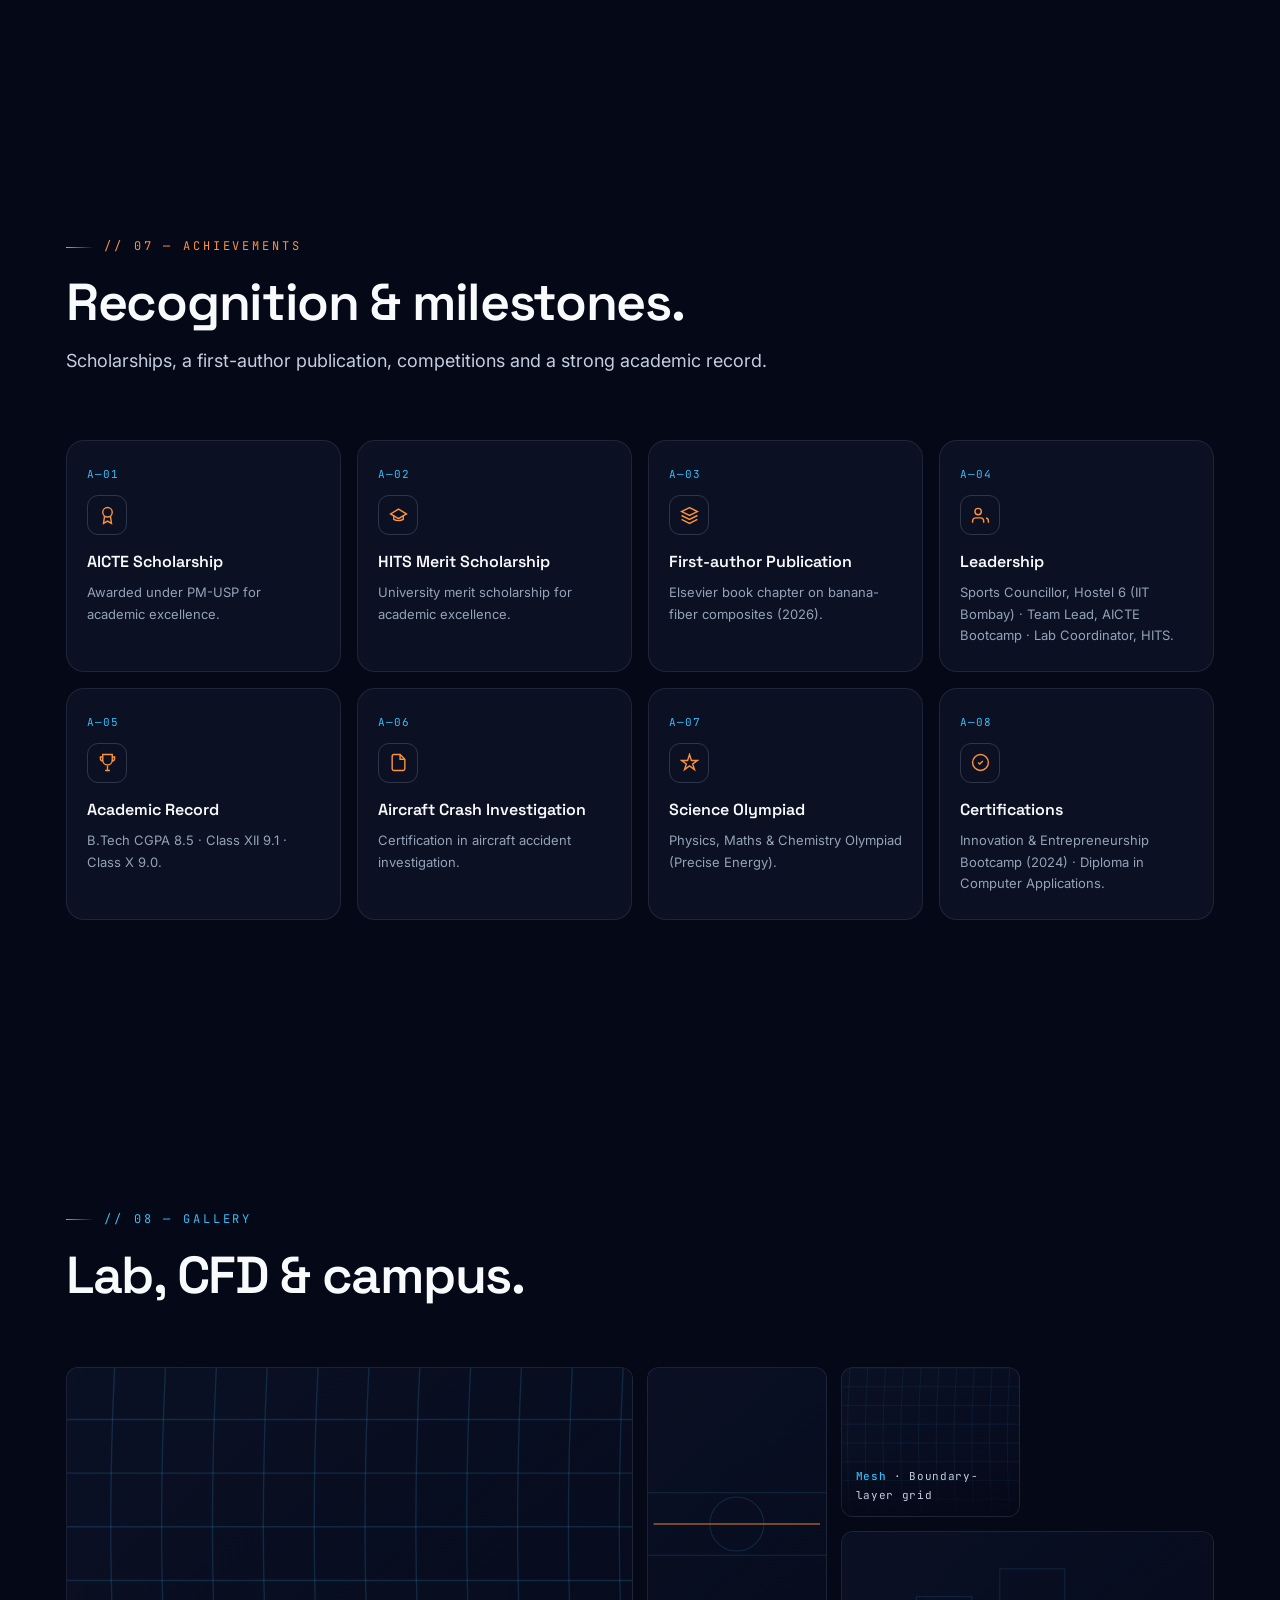
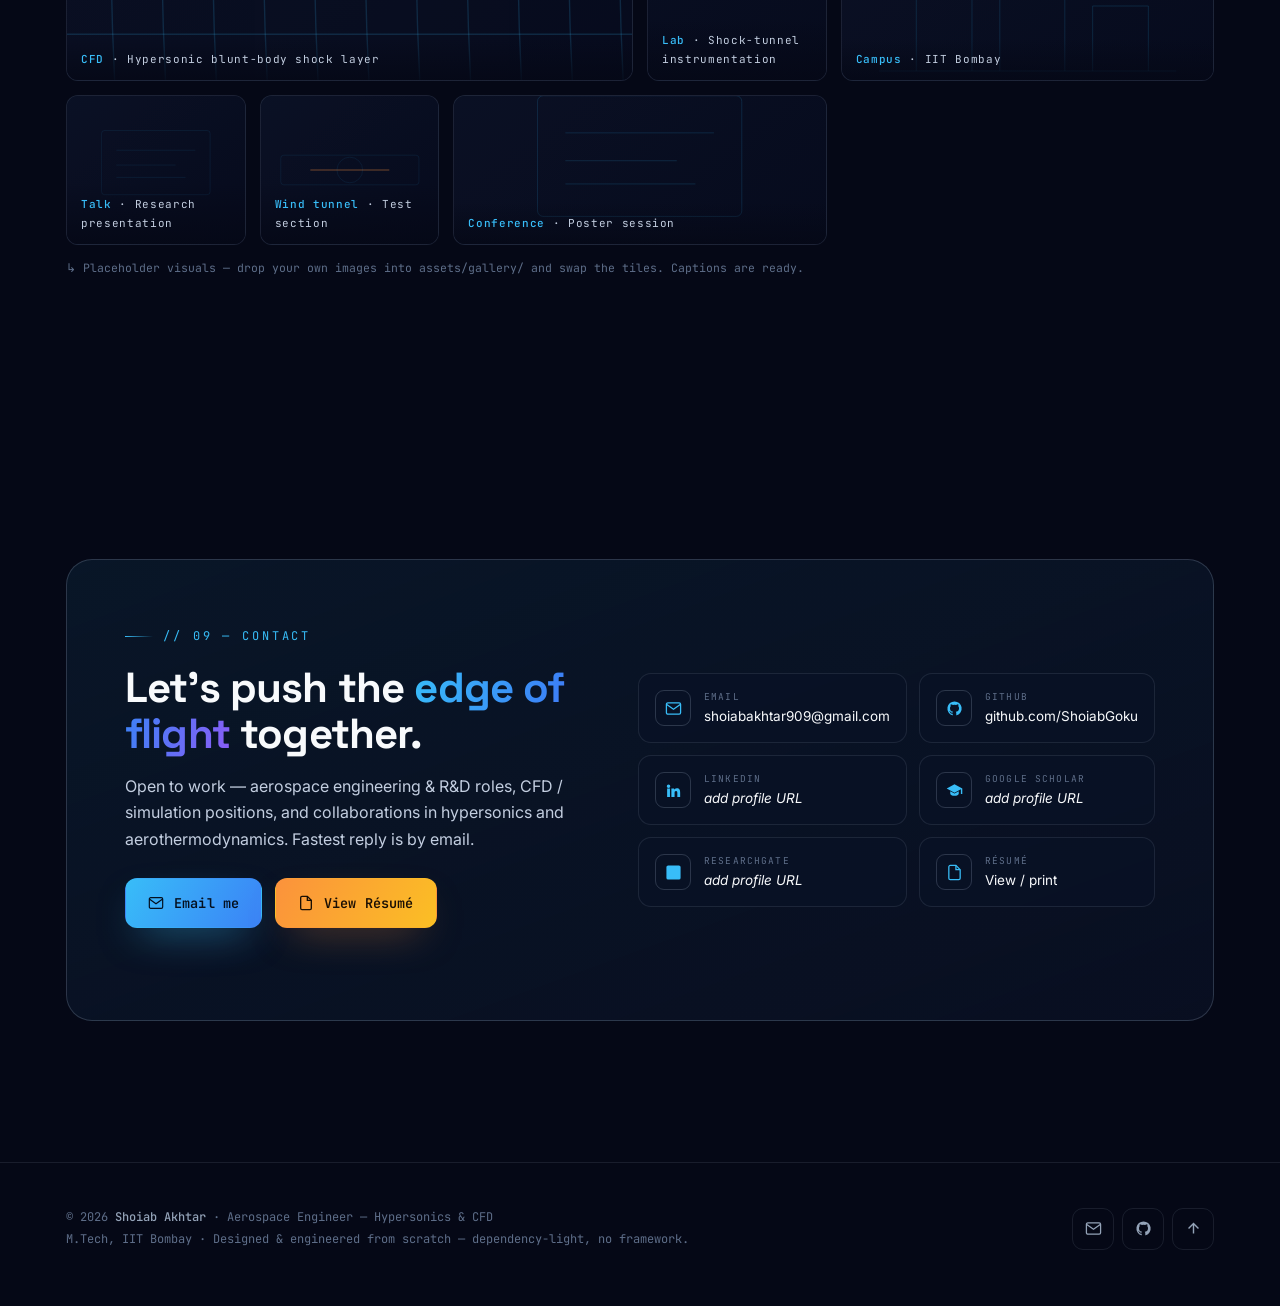
==== commit a72ab5f1: "Enrich internships with labs/supervisors; add Sports Councillor role - IIT Bhubaneswar: Aerodynamics" ====
--- a/index.html
+++ b/index.html
@@ -360,10 +360,11 @@
     </div>
     <div class="xp reveal d1">
       <div class="xp-item"><div class="row"><span class="when">Present</span><span class="badge">Research</span></div><h4>Postgraduate Researcher — Hypersonic Aerothermodynamics</h4><div class="org">M.Tech, IIT Bombay</div><p>CFD &amp; analytical modelling of hypersonic heat transfer; high-speed flow simulation, real-gas benchmarking and method development (Master's thesis).</p></div>
-      <div class="xp-item"><div class="row"><span class="when">B.Tech</span><span class="badge">Internship</span></div><h4>R&amp;D Research Intern</h4><div class="org">IIT Gandhinagar · assistant to PhD scholar</div><p>Developed a metal surface to enhance drop-wise condensation for desalination plants through fabrication and experiments — successfully increased drop-wise condensation under controlled conditions.</p></div>
-      <div class="xp-item"><div class="row"><span class="when">B.Tech</span><span class="badge">Internship</span></div><h4>Research Intern — Fluid Dynamics &amp; Computation</h4><div class="org">IIT Bhubaneswar · independent role</div><p>Designed a wind-tunnel test-section mounting system for aerofoil &amp; cylindrical models that cuts edge-vortex drag, with externally adjustable angle of attack — successfully built and validated.</p></div>
+      <div class="xp-item"><div class="row"><span class="when">B.Tech</span><span class="badge">Internship</span></div><h4>Research Intern — Aerodynamics &amp; CFD Lab</h4><div class="org">IIT Bhubaneswar · under Prof. Venugopal Arumuru</div><p>Designed (SolidWorks &amp; AutoCAD) an endplate-aerofoil mounting arrangement for a 1&nbsp;m³ wind-tunnel test section, with an externally adjustable angle of attack that minimises edge-vortex interference — delivered a complete, manufacturable design.</p></div>
+      <div class="xp-item"><div class="row"><span class="when">B.Tech</span><span class="badge">Internship</span></div><h4>Research Intern — Sett Lab, Mechanical Engineering</h4><div class="org">IIT Gandhinagar · under Prof. Saumyadeep Sett</div><p>Developed methods to enhance drop-wise condensation for desalination plants through surface engineering, fabrication and experiments — successfully increased drop-wise condensation under controlled conditions.</p></div>
       <div class="xp-item"><div class="row"><span class="when">2023 – 25</span><span class="badge">Leadership</span></div><h4>Lab Coordinator — Academic Labs</h4><div class="org">HITS, Chennai</div><p>Coordinated academic laboratory sessions, equipment and student support.</p></div>
       <div class="xp-item"><div class="row"><span class="when">2023</span><span class="badge">Leadership</span></div><h4>Team Lead &amp; Volunteer — AICTE Bootcamp</h4><div class="org">Innovation, Design &amp; Entrepreneurship Bootcamp</div><p>Led a team and coordinated workshops on innovation, design and entrepreneurship at the AICTE-organised bootcamp.</p></div>
+      <div class="xp-item"><div class="row"><span class="when">M.Tech</span><span class="badge">Leadership</span></div><h4>Sports Councillor — Hostel 6</h4><div class="org">IIT Bombay</div><p>Elected sports councillor for Hostel 6 — organised and coordinated hostel sports activities, teams and events.</p></div>
     </div>
   </div>
 </section>
@@ -380,7 +381,7 @@
       <article class="ach reveal"><div class="an">A—01</div><div class="ac-ic"><svg viewBox="0 0 24 24" fill="none" stroke="currentColor" stroke-width="1.8"><circle cx="12" cy="8" r="6"/><path d="M8.2 13 7 22l5-3 5 3-1.2-9"/></svg></div><h4>AICTE Scholarship</h4><p>Awarded under PM-USP for academic excellence.</p></article>
       <article class="ach reveal d1"><div class="an">A—02</div><div class="ac-ic"><svg viewBox="0 0 24 24" fill="none" stroke="currentColor" stroke-width="1.8"><path d="M22 10 12 4 2 10l10 6 10-6Z"/><path d="M6 12v5c3 2 9 2 12 0v-5"/></svg></div><h4>HITS Merit Scholarship</h4><p>University merit scholarship for academic excellence.</p></article>
       <article class="ach reveal d2"><div class="an">A—03</div><div class="ac-ic"><svg viewBox="0 0 24 24" fill="none" stroke="currentColor" stroke-width="1.8"><path d="M12 2 2 7l10 5 10-5-10-5ZM2 17l10 5 10-5M2 12l10 5 10-5"/></svg></div><h4>First-author Publication</h4><p>Elsevier book chapter on banana-fiber composites (2026).</p></article>
-      <article class="ach reveal d3"><div class="an">A—04</div><div class="ac-ic"><svg viewBox="0 0 24 24" fill="none" stroke="currentColor" stroke-width="1.8"><path d="M16 21v-2a4 4 0 0 0-4-4H6a4 4 0 0 0-4 4v2"/><circle cx="9" cy="7" r="4"/><path d="M22 21v-2a4 4 0 0 0-3-3.87"/></svg></div><h4>Leadership</h4><p>Team Lead, AICTE Bootcamp · Lab Coordinator, HITS.</p></article>
+      <article class="ach reveal d3"><div class="an">A—04</div><div class="ac-ic"><svg viewBox="0 0 24 24" fill="none" stroke="currentColor" stroke-width="1.8"><path d="M16 21v-2a4 4 0 0 0-4-4H6a4 4 0 0 0-4 4v2"/><circle cx="9" cy="7" r="4"/><path d="M22 21v-2a4 4 0 0 0-3-3.87"/></svg></div><h4>Leadership</h4><p>Sports Councillor, Hostel 6 (IIT Bombay) · Team Lead, AICTE Bootcamp · Lab Coordinator, HITS.</p></article>
       <article class="ach reveal"><div class="an">A—05</div><div class="ac-ic"><svg viewBox="0 0 24 24" fill="none" stroke="currentColor" stroke-width="1.8"><path d="M6 9V2h12v7a6 6 0 0 1-12 0ZM6 5H3v2a3 3 0 0 0 3 3M18 5h3v2a3 3 0 0 1-3 3M9 22h6M12 16v6"/></svg></div><h4>Academic Record</h4><p>B.Tech CGPA 8.5 · Class XII 9.1 · Class X 9.0.</p></article>
       <article class="ach reveal d1"><div class="an">A—06</div><div class="ac-ic"><svg viewBox="0 0 24 24" fill="none" stroke="currentColor" stroke-width="1.8"><path d="M14 2H6a2 2 0 0 0-2 2v16a2 2 0 0 0 2 2h12a2 2 0 0 0 2-2V8Z"/><path d="M14 2v6h6"/></svg></div><h4>Aircraft Crash Investigation</h4><p>Certification in aircraft accident investigation.</p></article>
       <article class="ach reveal d2"><div class="an">A—07</div><div class="ac-ic"><svg viewBox="0 0 24 24" fill="none" stroke="currentColor" stroke-width="1.8"><path d="m12 2 2.4 7.4H22l-6 4.4 2.3 7.2-6.3-4.6L5.7 21l2.3-7.2-6-4.4h7.6Z"/></svg></div><h4>Science Olympiad</h4><p>Physics, Maths &amp; Chemistry Olympiad (Precise Energy).</p></article>
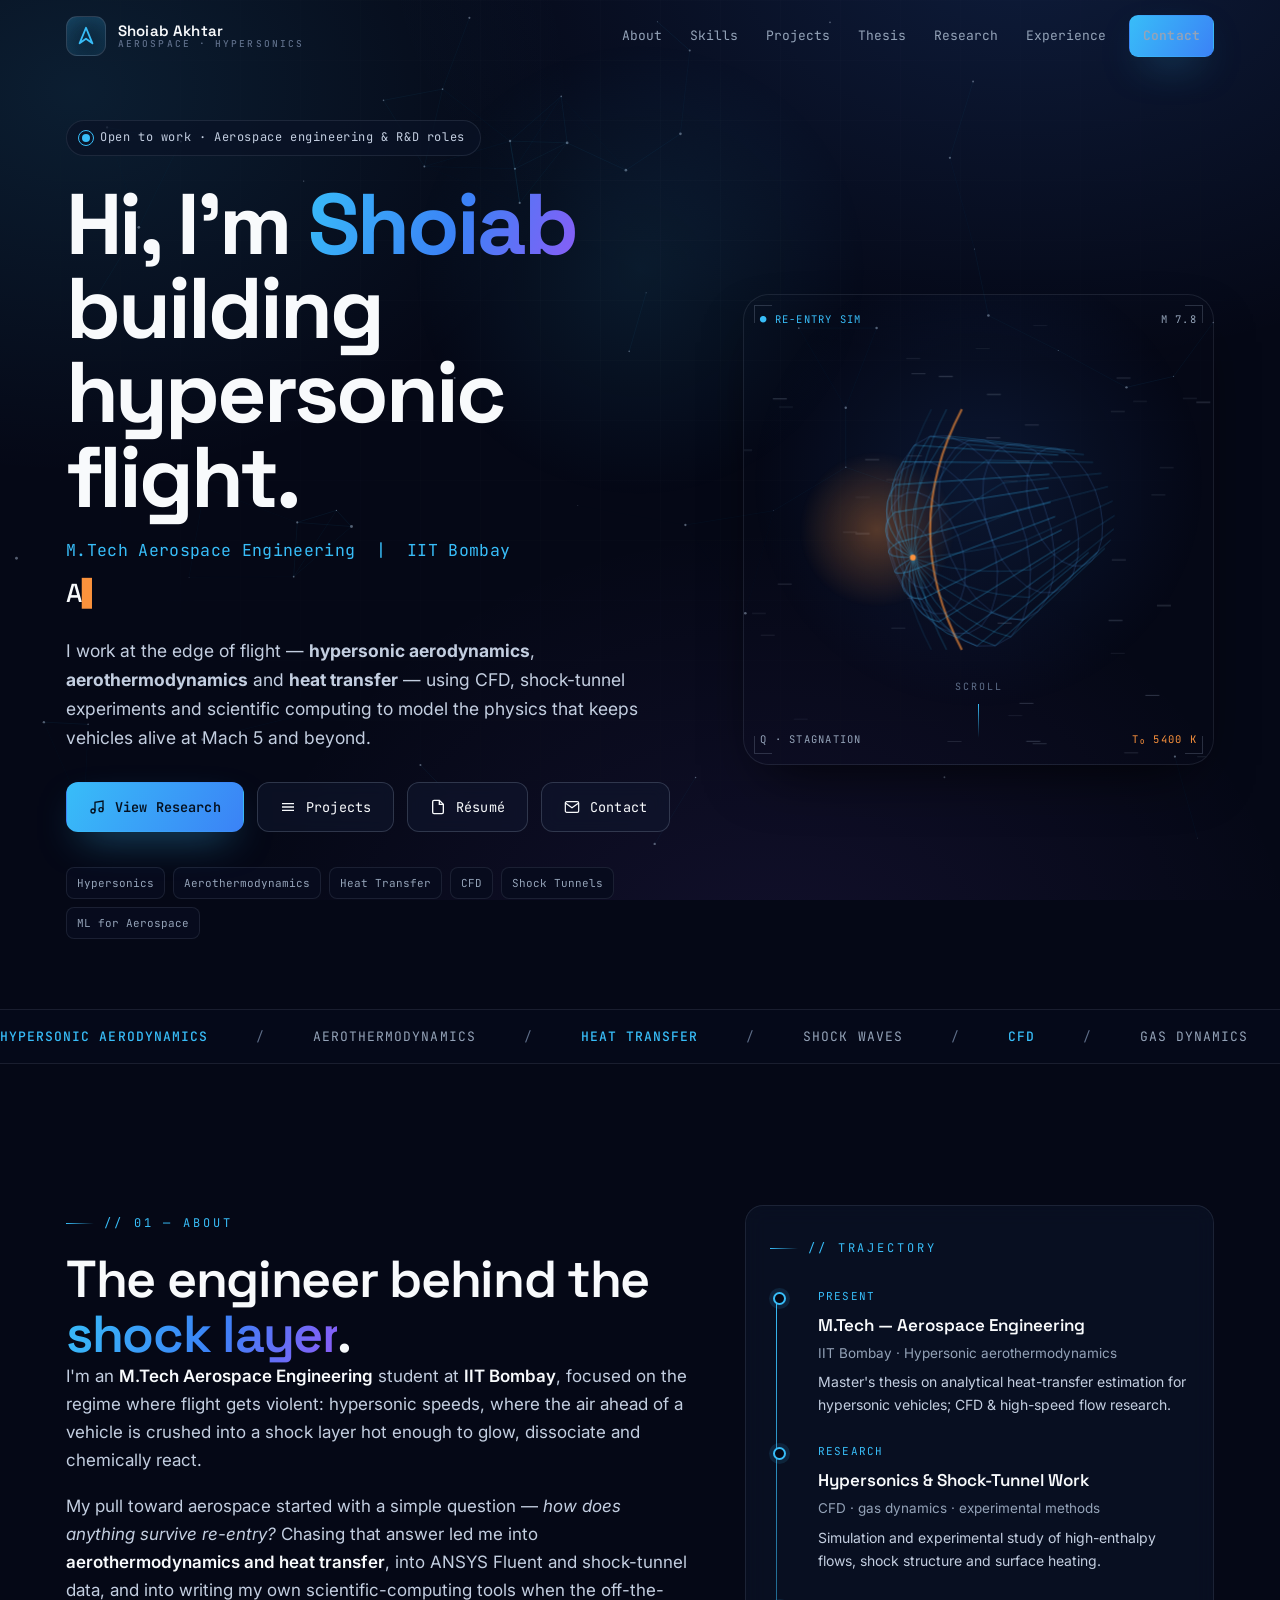
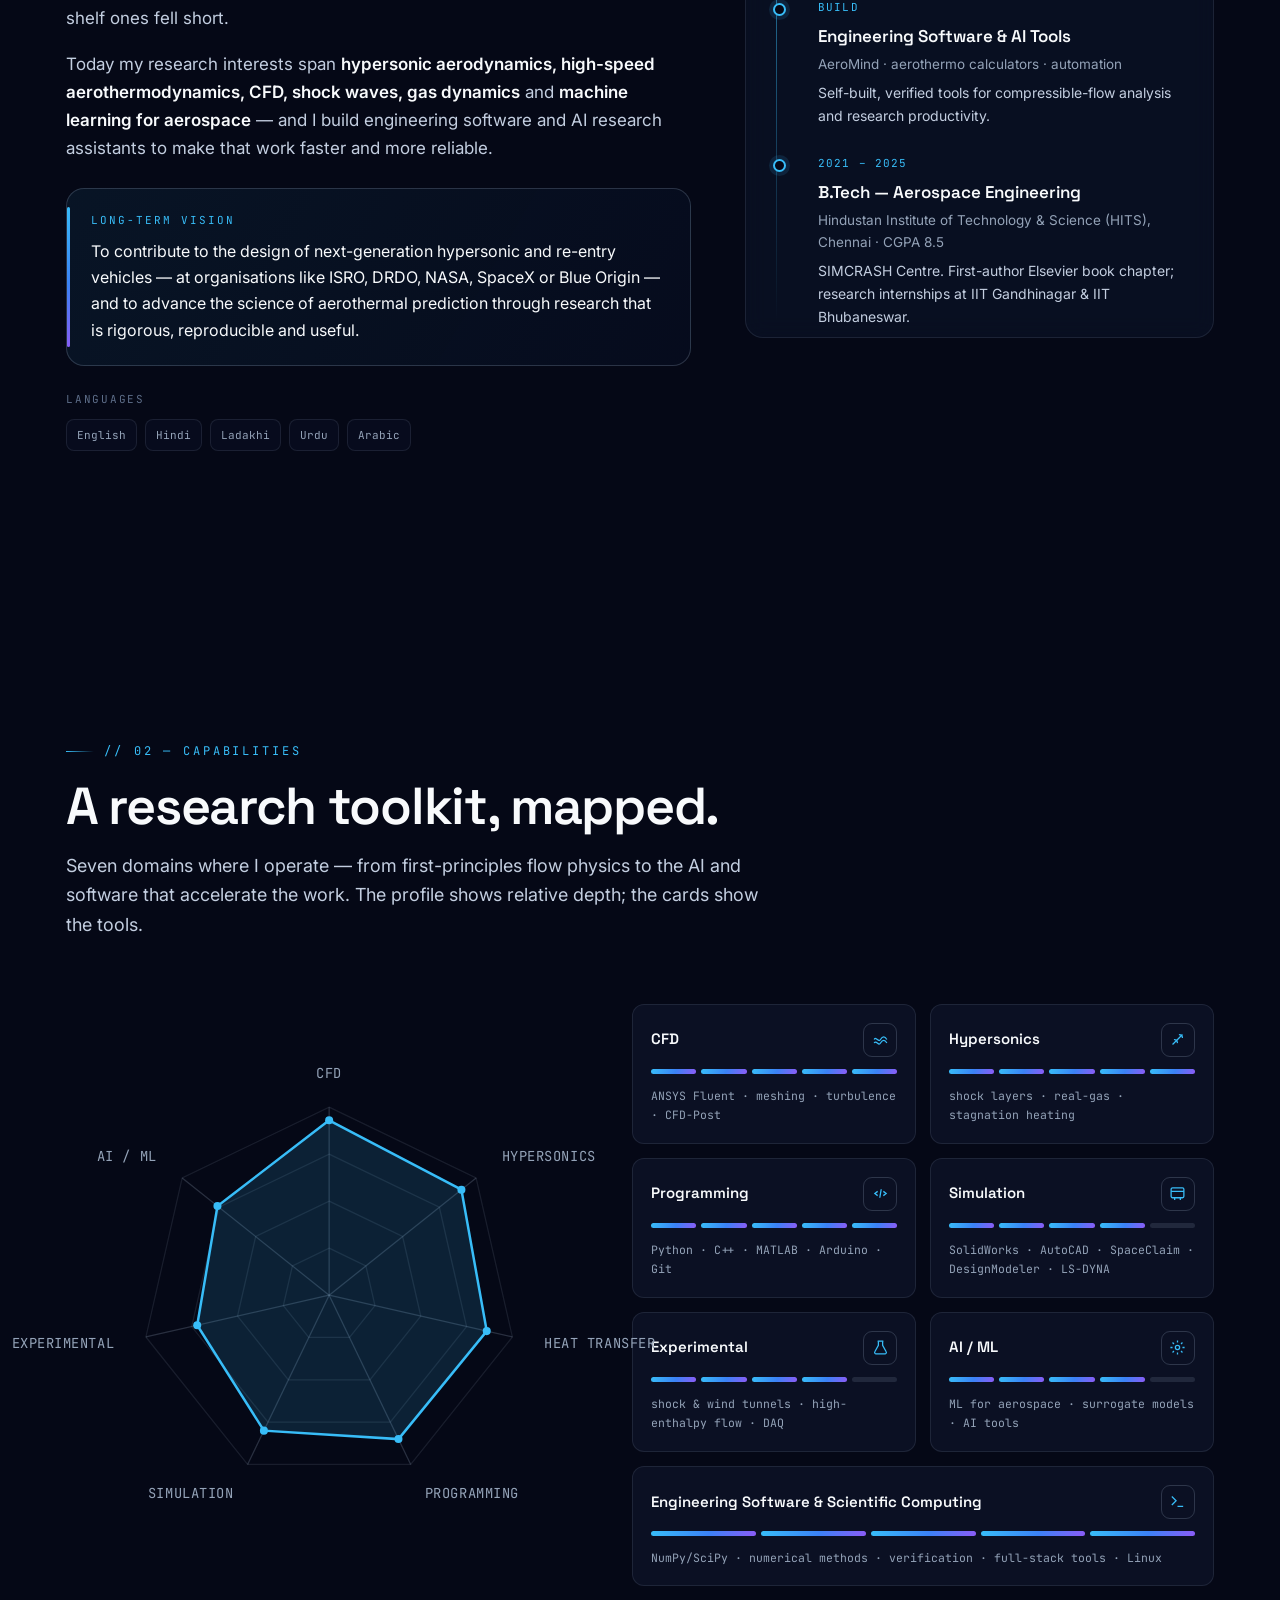
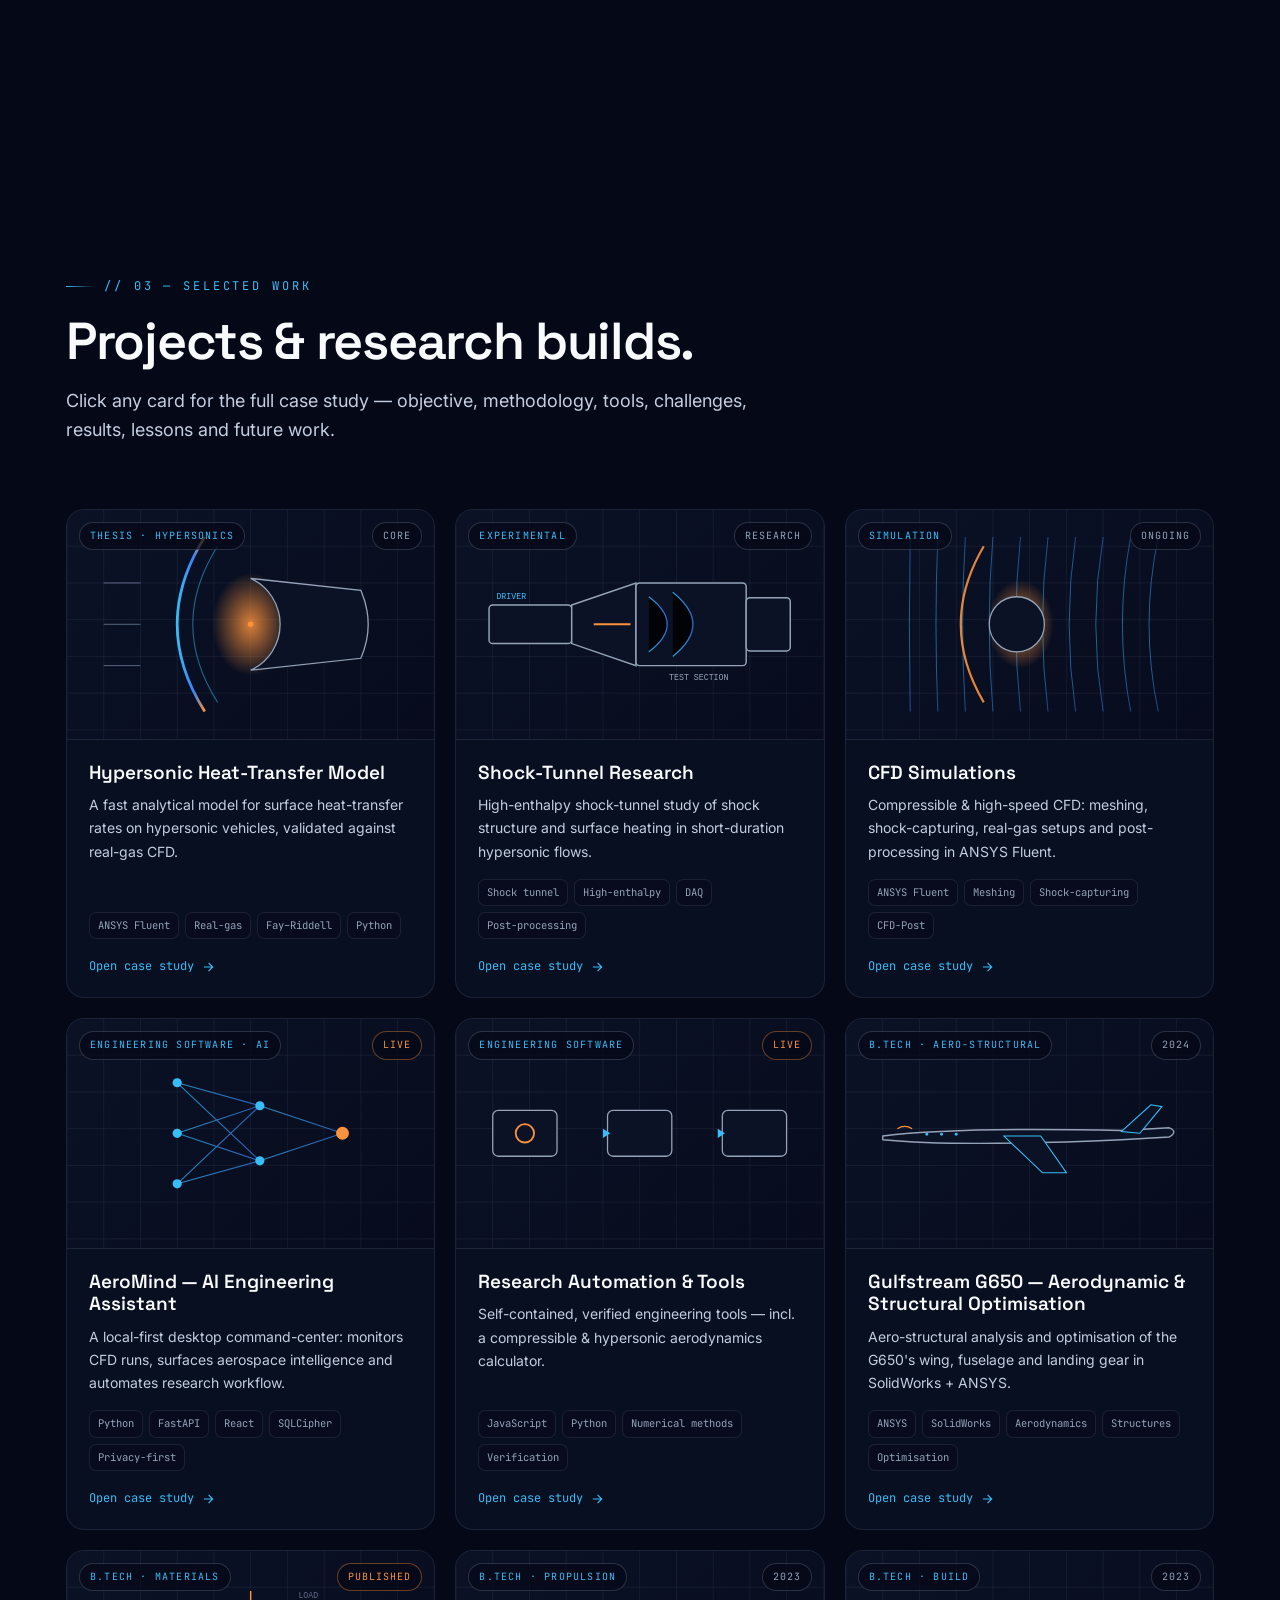
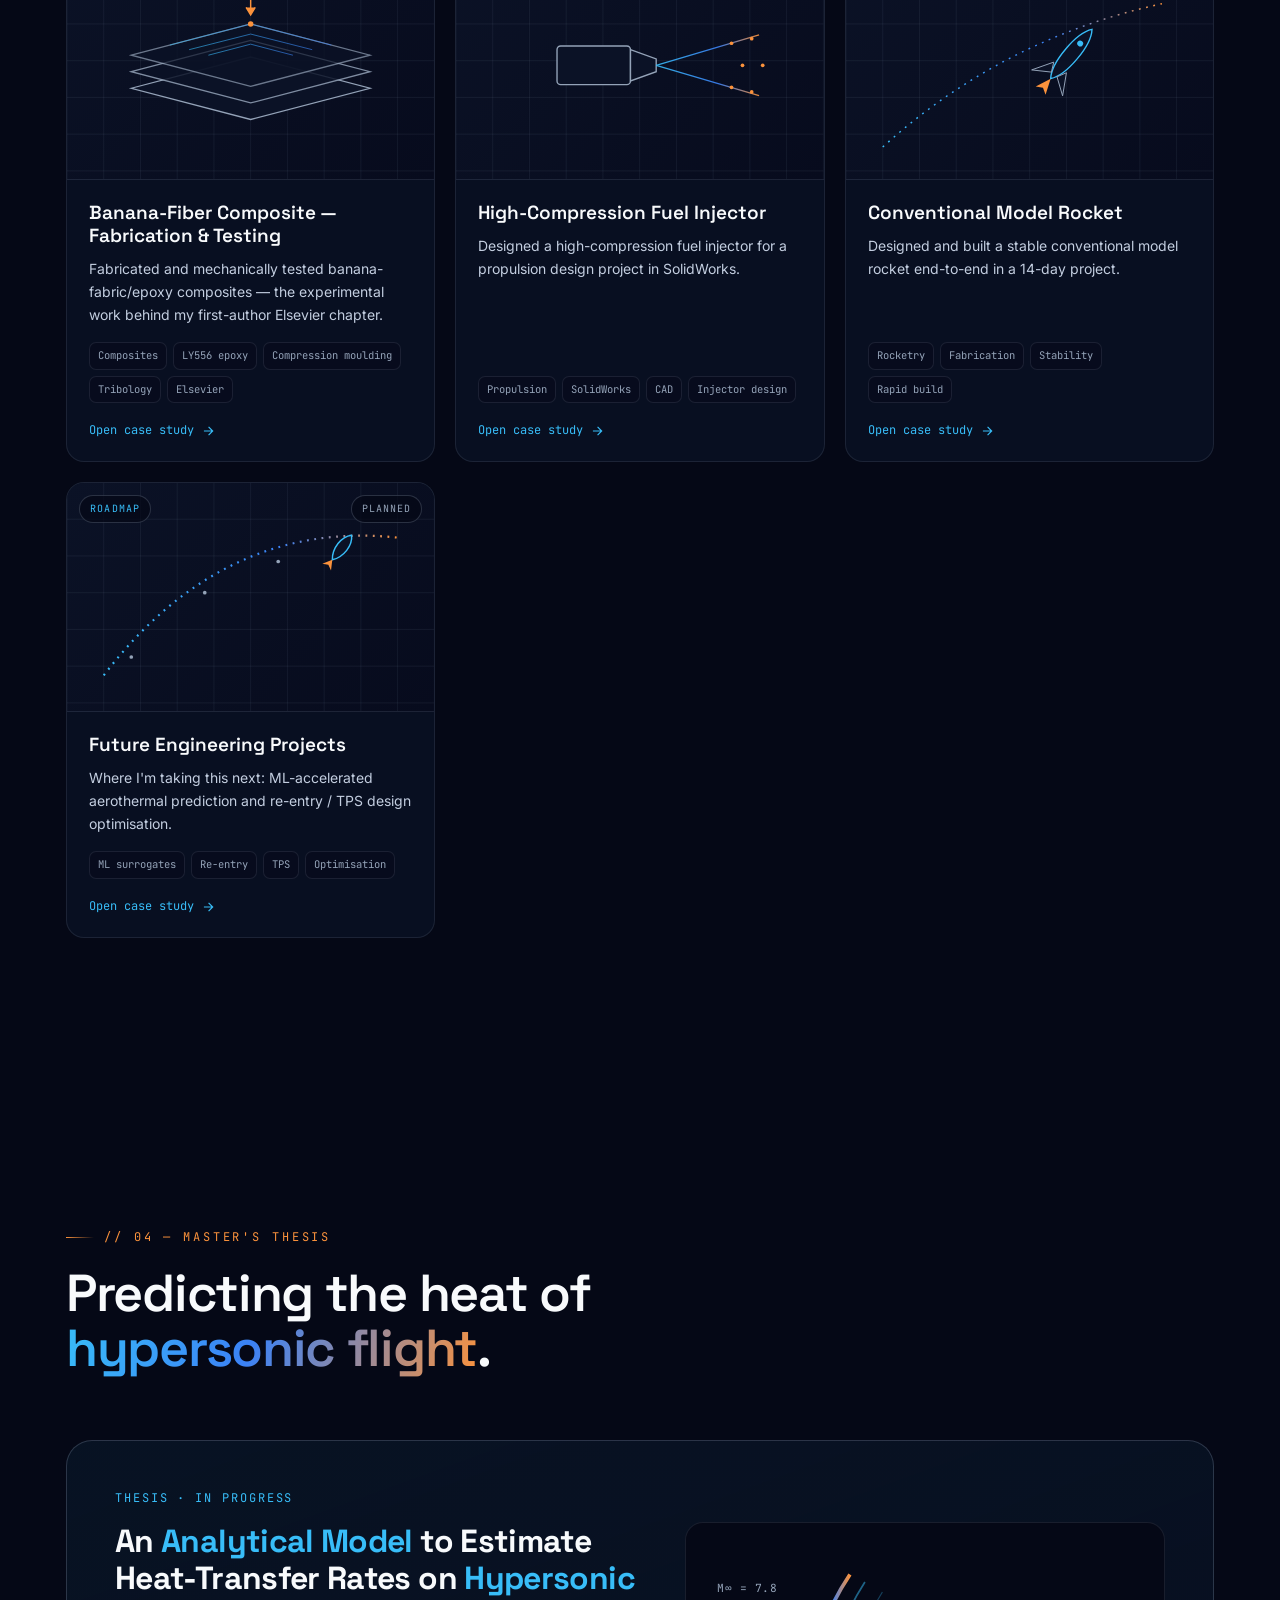
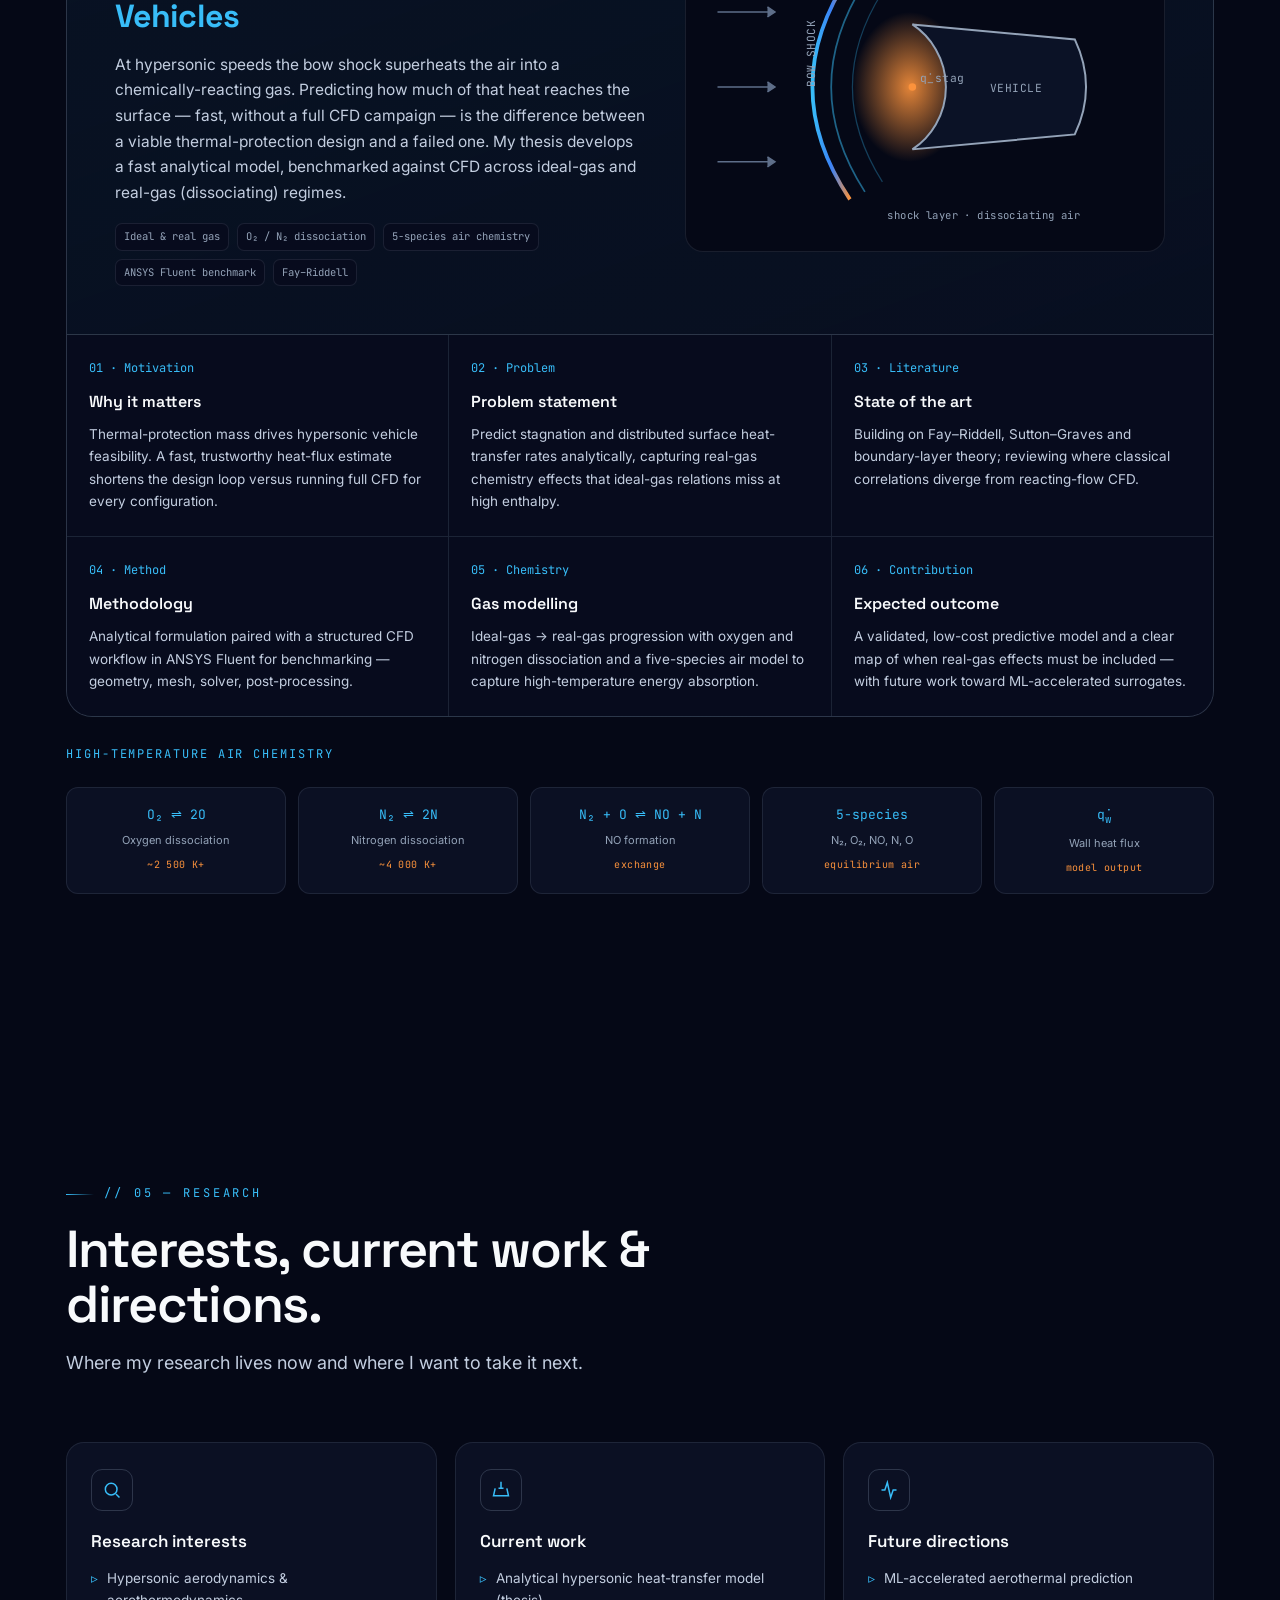
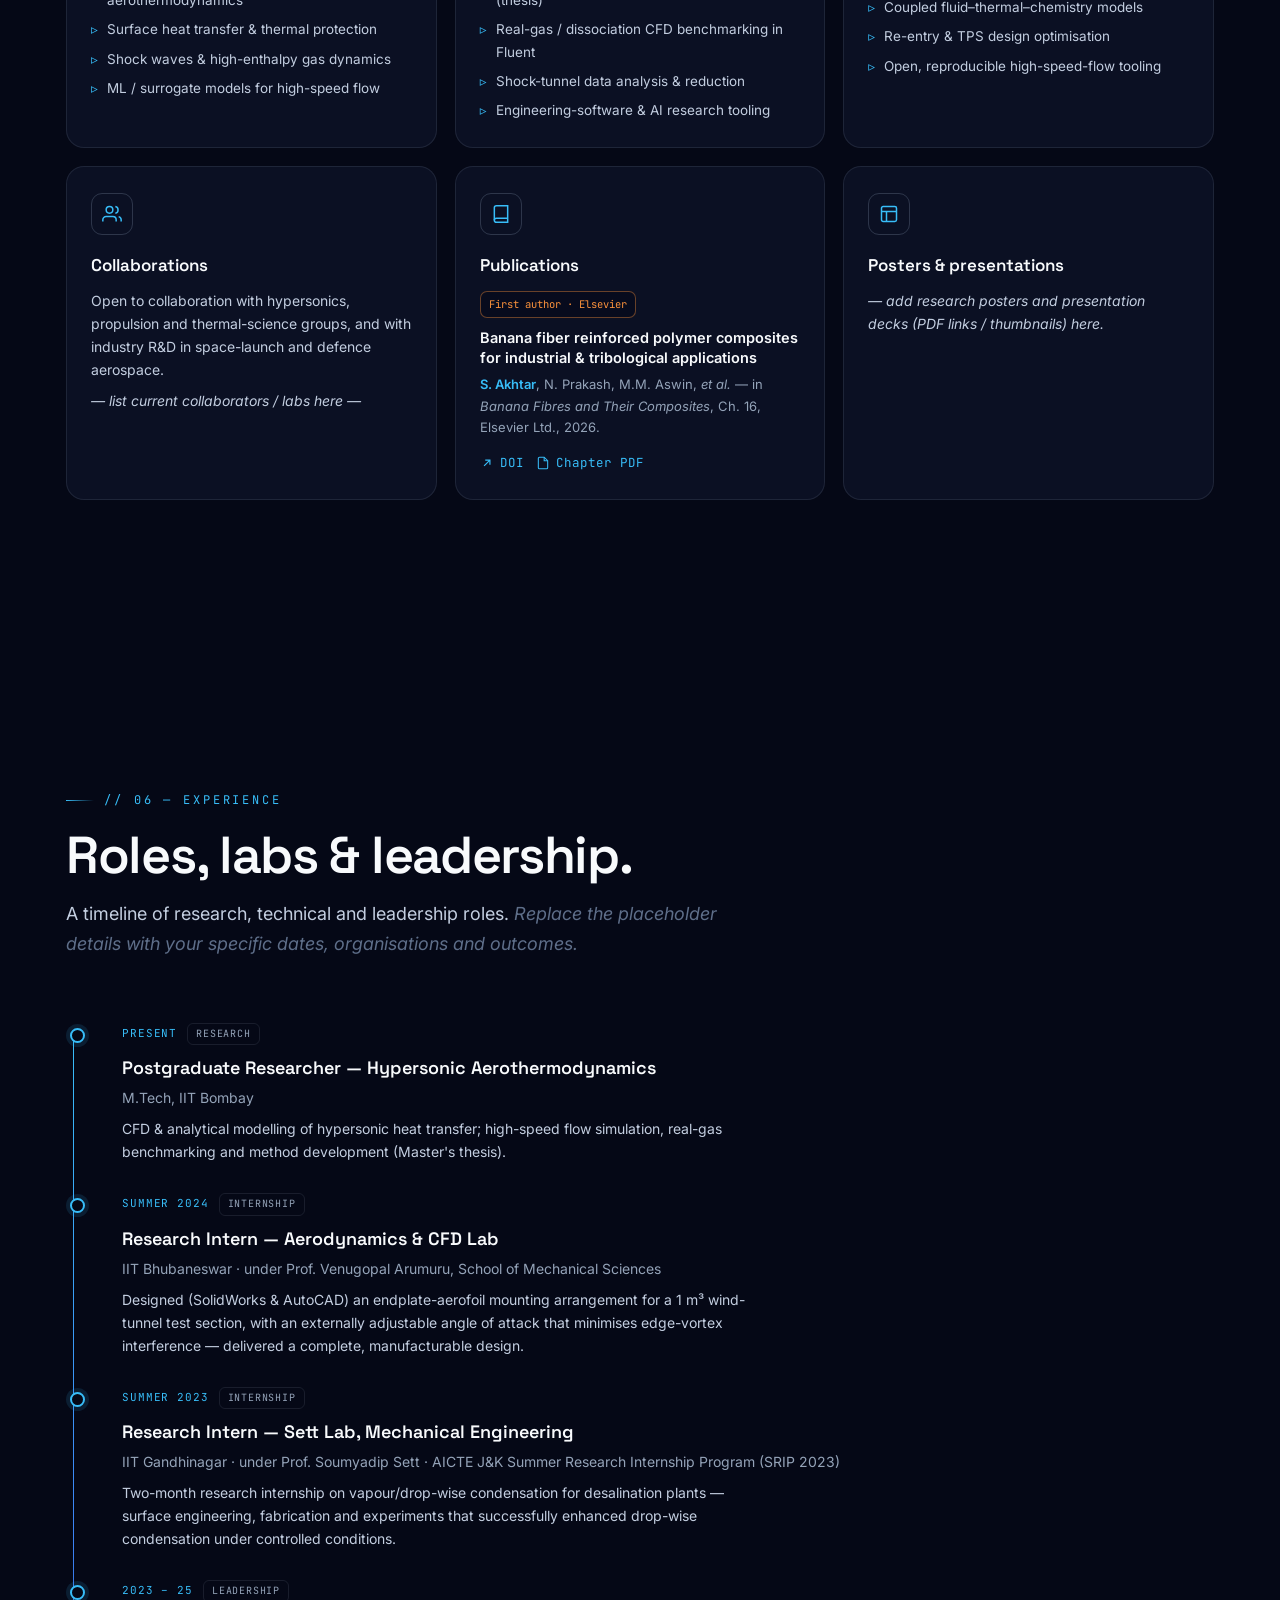
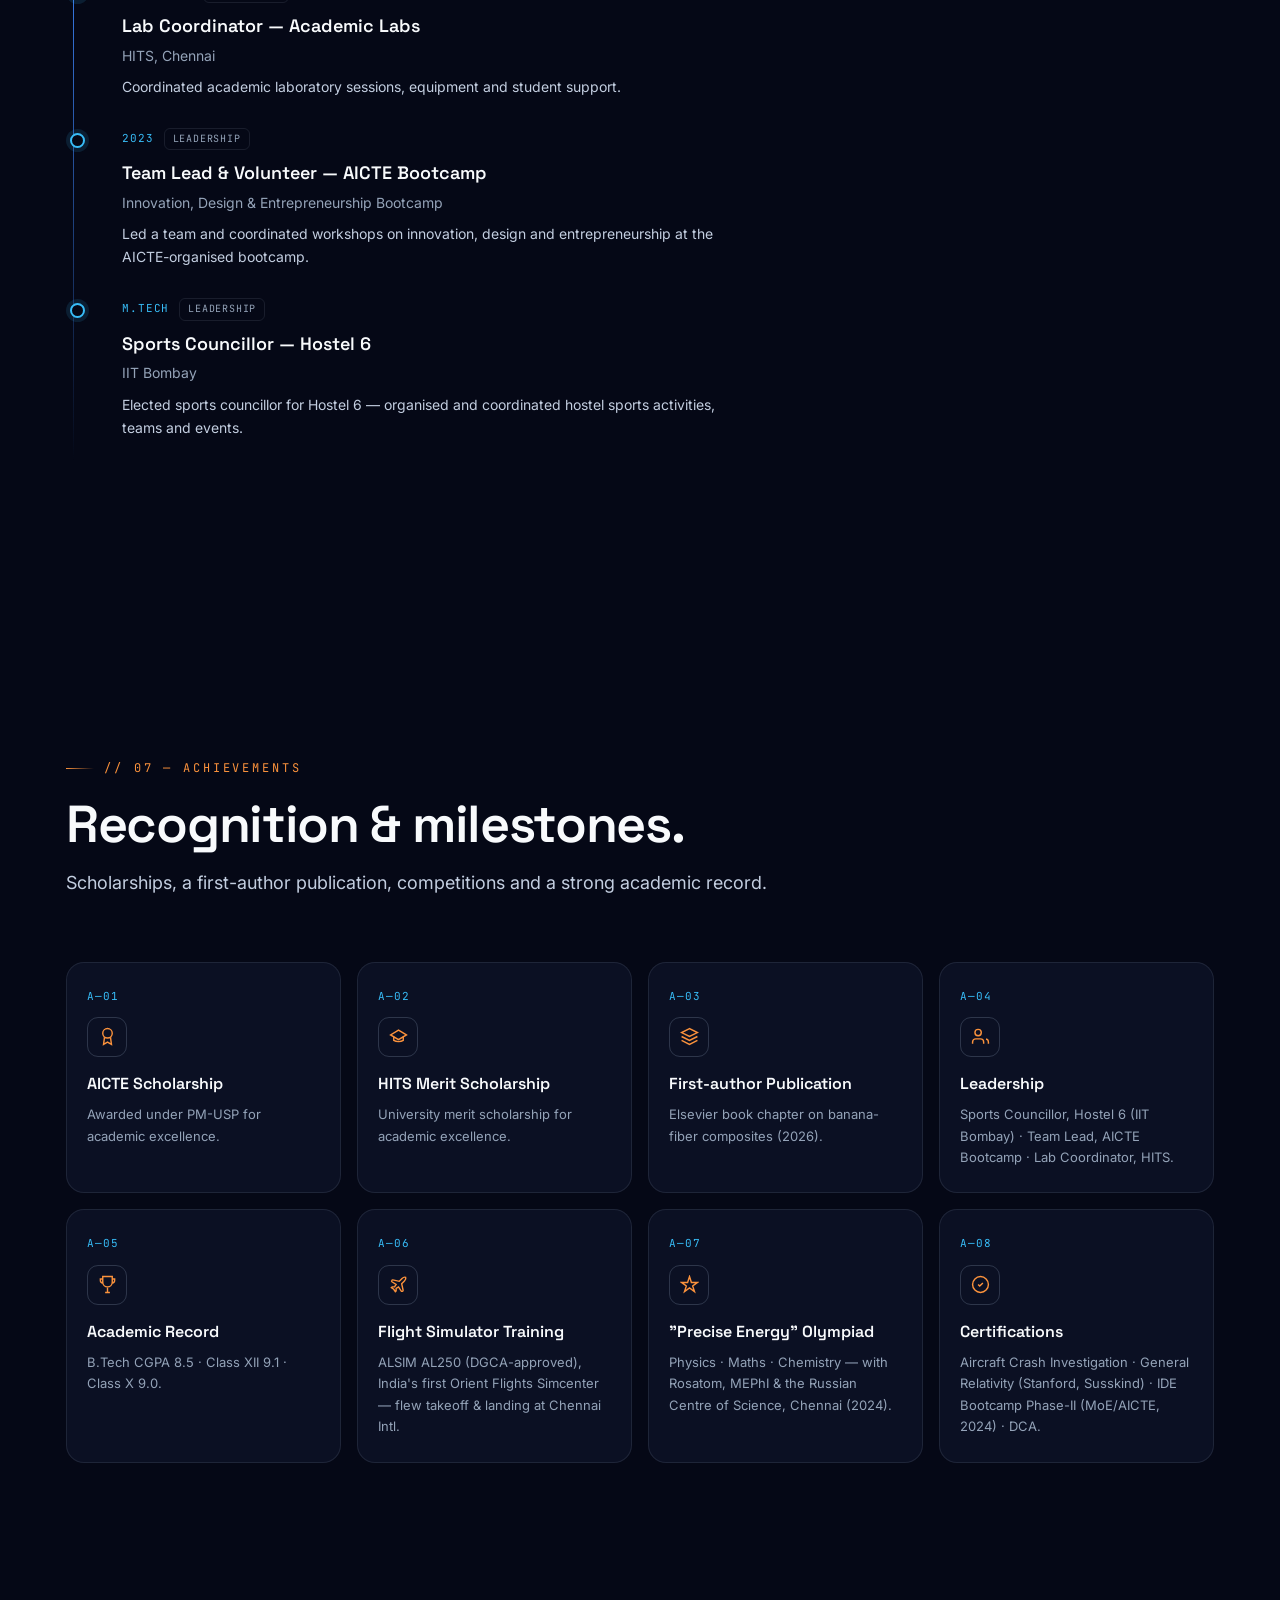
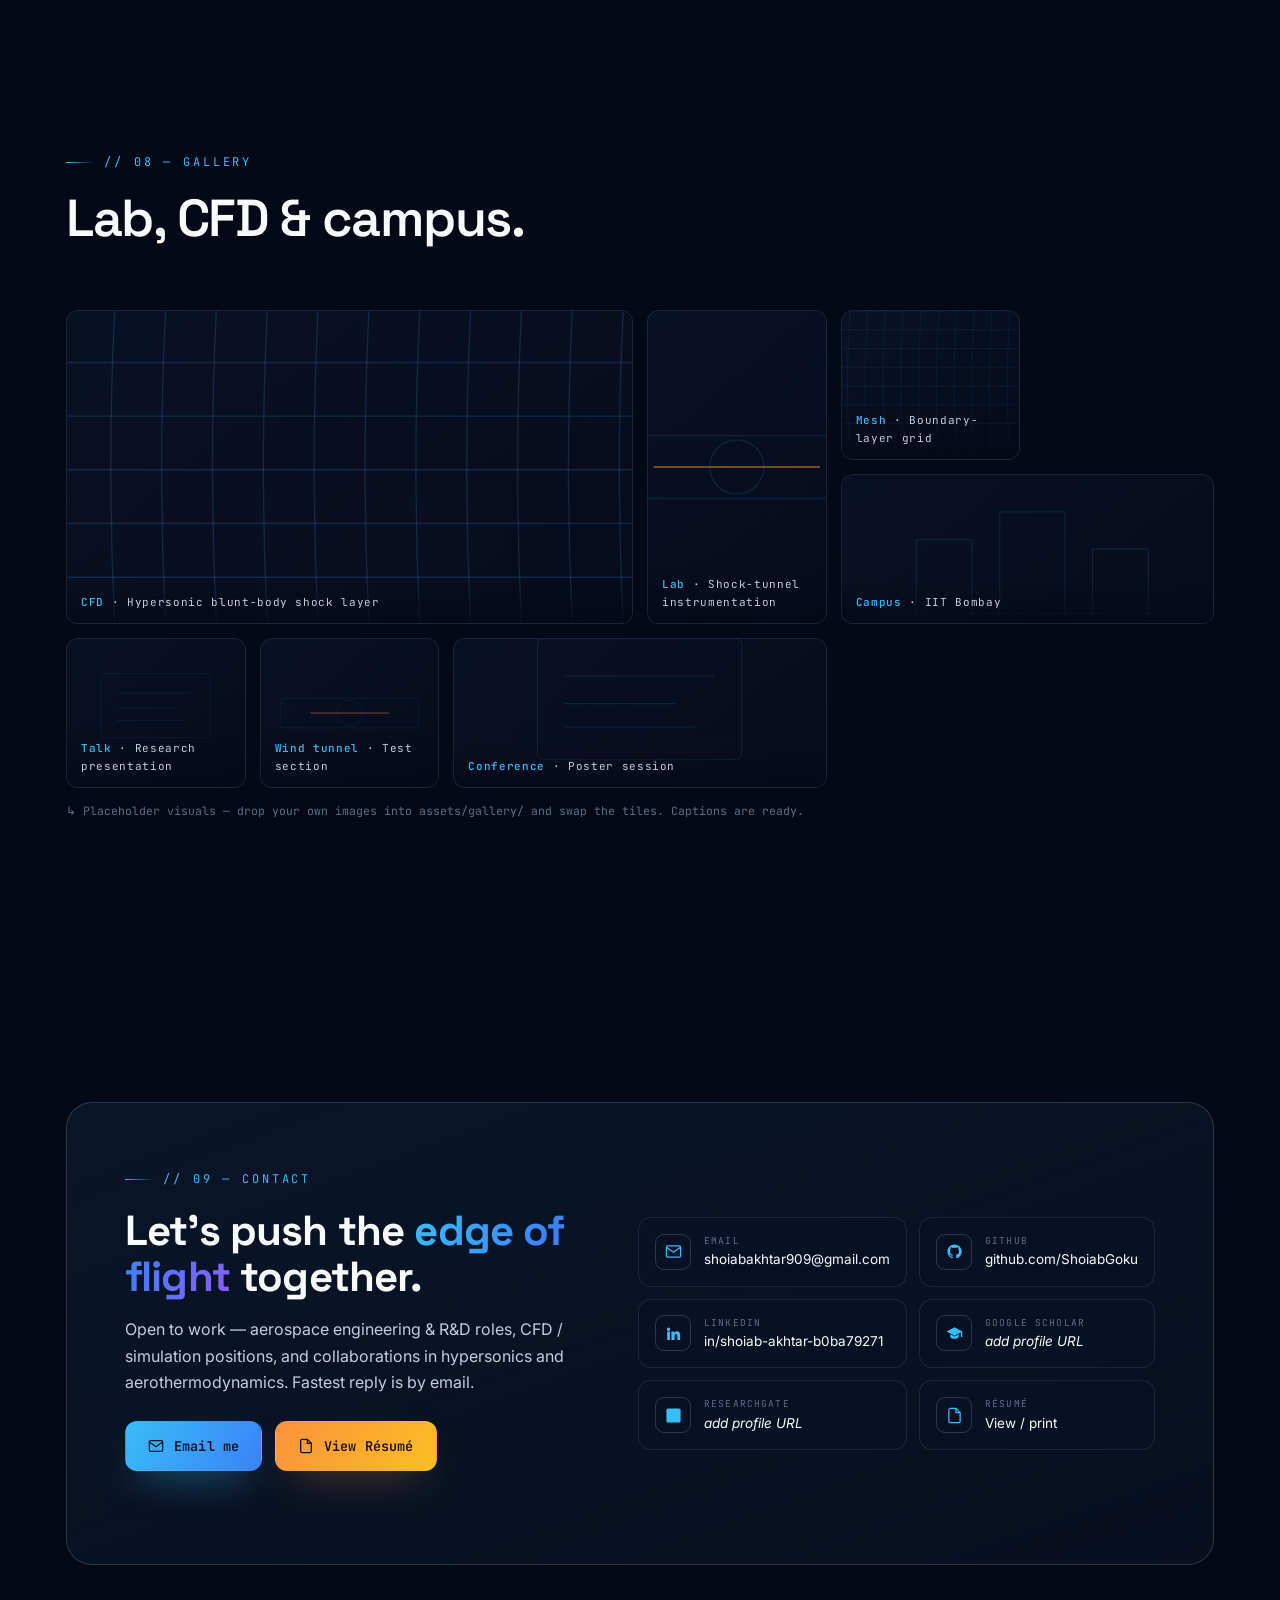
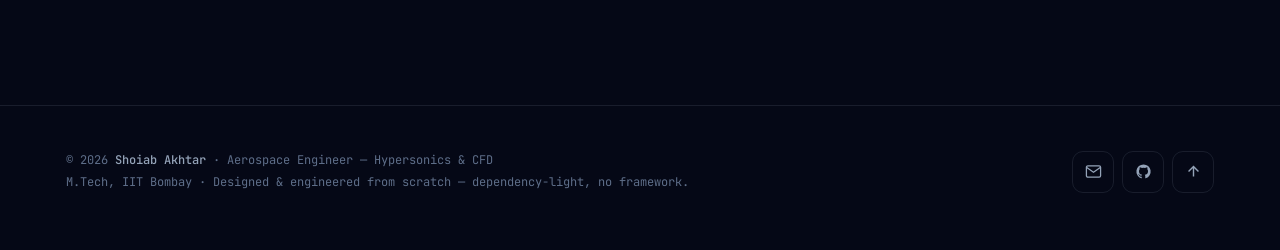
==== commit 043952a7: "Enrich portfolio from LinkedIn posts: real URL, composites project, G650 detail - Wire real LinkedIn" ====
--- a/index.html
+++ b/index.html
@@ -360,8 +360,8 @@
     </div>
     <div class="xp reveal d1">
       <div class="xp-item"><div class="row"><span class="when">Present</span><span class="badge">Research</span></div><h4>Postgraduate Researcher — Hypersonic Aerothermodynamics</h4><div class="org">M.Tech, IIT Bombay</div><p>CFD &amp; analytical modelling of hypersonic heat transfer; high-speed flow simulation, real-gas benchmarking and method development (Master's thesis).</p></div>
-      <div class="xp-item"><div class="row"><span class="when">B.Tech</span><span class="badge">Internship</span></div><h4>Research Intern — Aerodynamics &amp; CFD Lab</h4><div class="org">IIT Bhubaneswar · under Prof. Venugopal Arumuru</div><p>Designed (SolidWorks &amp; AutoCAD) an endplate-aerofoil mounting arrangement for a 1&nbsp;m³ wind-tunnel test section, with an externally adjustable angle of attack that minimises edge-vortex interference — delivered a complete, manufacturable design.</p></div>
-      <div class="xp-item"><div class="row"><span class="when">B.Tech</span><span class="badge">Internship</span></div><h4>Research Intern — Sett Lab, Mechanical Engineering</h4><div class="org">IIT Gandhinagar · under Prof. Saumyadeep Sett</div><p>Developed methods to enhance drop-wise condensation for desalination plants through surface engineering, fabrication and experiments — successfully increased drop-wise condensation under controlled conditions.</p></div>
+      <div class="xp-item"><div class="row"><span class="when">Summer 2024</span><span class="badge">Internship</span></div><h4>Research Intern — Aerodynamics &amp; CFD Lab</h4><div class="org">IIT Bhubaneswar · under Prof. Venugopal Arumuru, School of Mechanical Sciences</div><p>Designed (SolidWorks &amp; AutoCAD) an endplate-aerofoil mounting arrangement for a 1&nbsp;m³ wind-tunnel test section, with an externally adjustable angle of attack that minimises edge-vortex interference — delivered a complete, manufacturable design.</p></div>
+      <div class="xp-item"><div class="row"><span class="when">Summer 2023</span><span class="badge">Internship</span></div><h4>Research Intern — Sett Lab, Mechanical Engineering</h4><div class="org">IIT Gandhinagar · under Prof. Soumyadip Sett · AICTE J&amp;K Summer Research Internship Program (SRIP 2023)</div><p>Two-month research internship on vapour/drop-wise condensation for desalination plants — surface engineering, fabrication and experiments that successfully enhanced drop-wise condensation under controlled conditions.</p></div>
       <div class="xp-item"><div class="row"><span class="when">2023 – 25</span><span class="badge">Leadership</span></div><h4>Lab Coordinator — Academic Labs</h4><div class="org">HITS, Chennai</div><p>Coordinated academic laboratory sessions, equipment and student support.</p></div>
       <div class="xp-item"><div class="row"><span class="when">2023</span><span class="badge">Leadership</span></div><h4>Team Lead &amp; Volunteer — AICTE Bootcamp</h4><div class="org">Innovation, Design &amp; Entrepreneurship Bootcamp</div><p>Led a team and coordinated workshops on innovation, design and entrepreneurship at the AICTE-organised bootcamp.</p></div>
       <div class="xp-item"><div class="row"><span class="when">M.Tech</span><span class="badge">Leadership</span></div><h4>Sports Councillor — Hostel 6</h4><div class="org">IIT Bombay</div><p>Elected sports councillor for Hostel 6 — organised and coordinated hostel sports activities, teams and events.</p></div>
@@ -383,9 +383,9 @@
       <article class="ach reveal d2"><div class="an">A—03</div><div class="ac-ic"><svg viewBox="0 0 24 24" fill="none" stroke="currentColor" stroke-width="1.8"><path d="M12 2 2 7l10 5 10-5-10-5ZM2 17l10 5 10-5M2 12l10 5 10-5"/></svg></div><h4>First-author Publication</h4><p>Elsevier book chapter on banana-fiber composites (2026).</p></article>
       <article class="ach reveal d3"><div class="an">A—04</div><div class="ac-ic"><svg viewBox="0 0 24 24" fill="none" stroke="currentColor" stroke-width="1.8"><path d="M16 21v-2a4 4 0 0 0-4-4H6a4 4 0 0 0-4 4v2"/><circle cx="9" cy="7" r="4"/><path d="M22 21v-2a4 4 0 0 0-3-3.87"/></svg></div><h4>Leadership</h4><p>Sports Councillor, Hostel 6 (IIT Bombay) · Team Lead, AICTE Bootcamp · Lab Coordinator, HITS.</p></article>
       <article class="ach reveal"><div class="an">A—05</div><div class="ac-ic"><svg viewBox="0 0 24 24" fill="none" stroke="currentColor" stroke-width="1.8"><path d="M6 9V2h12v7a6 6 0 0 1-12 0ZM6 5H3v2a3 3 0 0 0 3 3M18 5h3v2a3 3 0 0 1-3 3M9 22h6M12 16v6"/></svg></div><h4>Academic Record</h4><p>B.Tech CGPA 8.5 · Class XII 9.1 · Class X 9.0.</p></article>
-      <article class="ach reveal d1"><div class="an">A—06</div><div class="ac-ic"><svg viewBox="0 0 24 24" fill="none" stroke="currentColor" stroke-width="1.8"><path d="M14 2H6a2 2 0 0 0-2 2v16a2 2 0 0 0 2 2h12a2 2 0 0 0 2-2V8Z"/><path d="M14 2v6h6"/></svg></div><h4>Aircraft Crash Investigation</h4><p>Certification in aircraft accident investigation.</p></article>
-      <article class="ach reveal d2"><div class="an">A—07</div><div class="ac-ic"><svg viewBox="0 0 24 24" fill="none" stroke="currentColor" stroke-width="1.8"><path d="m12 2 2.4 7.4H22l-6 4.4 2.3 7.2-6.3-4.6L5.7 21l2.3-7.2-6-4.4h7.6Z"/></svg></div><h4>Science Olympiad</h4><p>Physics, Maths &amp; Chemistry Olympiad (Precise Energy).</p></article>
-      <article class="ach reveal d3"><div class="an">A—08</div><div class="ac-ic"><svg viewBox="0 0 24 24" fill="none" stroke="currentColor" stroke-width="1.8"><circle cx="12" cy="12" r="10"/><path d="m9 12 2 2 4-4"/></svg></div><h4>Certifications</h4><p>Innovation &amp; Entrepreneurship Bootcamp (2024) · Diploma in Computer Applications.</p></article>
+      <article class="ach reveal d1"><div class="an">A—06</div><div class="ac-ic"><svg viewBox="0 0 24 24" fill="none" stroke="currentColor" stroke-width="1.8"><path d="M17.8 19.2 16 11l3.5-3.5C21 6 21.5 4 21 3c-1-.5-3 0-4.5 1.5L13 8 4.8 6.2c-.5-.1-.9.1-1.1.5l-.3.5c-.2.5-.1 1 .3 1.3L9 12l-2 3H4l-1 1 3 2 2 3 1-1v-3l3-2 3.5 5.3c.3.4.8.5 1.3.3l.5-.2c.4-.3.6-.7.5-1.2Z"/></svg></div><h4>Flight Simulator Training</h4><p>ALSIM AL250 (DGCA-approved), India's first Orient Flights Simcenter — flew takeoff &amp; landing at Chennai Intl.</p></article>
+      <article class="ach reveal d2"><div class="an">A—07</div><div class="ac-ic"><svg viewBox="0 0 24 24" fill="none" stroke="currentColor" stroke-width="1.8"><path d="m12 2 2.4 7.4H22l-6 4.4 2.3 7.2-6.3-4.6L5.7 21l2.3-7.2-6-4.4h7.6Z"/></svg></div><h4>"Precise Energy" Olympiad</h4><p>Physics · Maths · Chemistry — with Rosatom, MEPhI &amp; the Russian Centre of Science, Chennai (2024).</p></article>
+      <article class="ach reveal d3"><div class="an">A—08</div><div class="ac-ic"><svg viewBox="0 0 24 24" fill="none" stroke="currentColor" stroke-width="1.8"><circle cx="12" cy="12" r="10"/><path d="m9 12 2 2 4-4"/></svg></div><h4>Certifications</h4><p>Aircraft Crash Investigation · General Relativity (Stanford, Susskind) · IDE Bootcamp Phase-II (MoE/AICTE, 2024) · DCA.</p></article>
     </div>
   </div>
 </section>
@@ -419,7 +419,7 @@
         <div class="contact-links">
           <a class="clink" href="mailto:shoiabakhtar909@gmail.com"><span class="ic"><svg viewBox="0 0 24 24" fill="none" stroke="currentColor" stroke-width="1.8"><rect x="2" y="4" width="20" height="16" rx="2"/><path d="M22 6 12 13 2 6"/></svg></span><span><small>Email</small>shoiabakhtar909@gmail.com</span></a>
           <a class="clink" href="https://github.com/ShoiabGoku" target="_blank" rel="noopener"><span class="ic"><svg viewBox="0 0 24 24" fill="currentColor"><path d="M12 2a10 10 0 0 0-3.16 19.49c.5.09.68-.22.68-.48v-1.7c-2.78.6-3.37-1.34-3.37-1.34-.45-1.15-1.11-1.46-1.11-1.46-.9-.62.07-.6.07-.6 1 .07 1.53 1.03 1.53 1.03.89 1.52 2.34 1.08 2.91.83.09-.65.35-1.08.63-1.33-2.22-.25-4.55-1.11-4.55-4.94 0-1.09.39-1.98 1.03-2.68-.1-.25-.45-1.27.1-2.65 0 0 .84-.27 2.75 1.02a9.6 9.6 0 0 1 5 0c1.91-1.29 2.75-1.02 2.75-1.02.55 1.38.2 2.4.1 2.65.64.7 1.03 1.59 1.03 2.68 0 3.84-2.34 4.69-4.57 4.94.36.31.68.92.68 1.85v2.74c0 .27.18.58.69.48A10 10 0 0 0 12 2Z"/></svg></span><span><small>GitHub</small>github.com/ShoiabGoku</span></a>
-          <a class="clink" href="https://www.linkedin.com/" target="_blank" rel="noopener"><span class="ic"><svg viewBox="0 0 24 24" fill="currentColor"><path d="M4.98 3.5A2.5 2.5 0 1 1 5 8.5a2.5 2.5 0 0 1-.02-5ZM3 9h4v12H3zM9 9h3.8v1.7h.05c.53-1 1.83-2.05 3.77-2.05 4.03 0 4.78 2.65 4.78 6.1V21h-4v-5.4c0-1.3 0-2.95-1.8-2.95s-2.07 1.4-2.07 2.85V21H9z"/></svg></span><span><small>LinkedIn</small><span class="placeholder">add profile URL</span></span></a>
+          <a class="clink" href="https://www.linkedin.com/in/shoiab-akhtar-b0ba79271" target="_blank" rel="noopener"><span class="ic"><svg viewBox="0 0 24 24" fill="currentColor"><path d="M4.98 3.5A2.5 2.5 0 1 1 5 8.5a2.5 2.5 0 0 1-.02-5ZM3 9h4v12H3zM9 9h3.8v1.7h.05c.53-1 1.83-2.05 3.77-2.05 4.03 0 4.78 2.65 4.78 6.1V21h-4v-5.4c0-1.3 0-2.95-1.8-2.95s-2.07 1.4-2.07 2.85V21H9z"/></svg></span><span><small>LinkedIn</small>in/shoiab-akhtar-b0ba79271</span></a>
           <a class="clink" href="https://scholar.google.com/" target="_blank" rel="noopener"><span class="ic"><svg viewBox="0 0 24 24" fill="currentColor"><path d="M12 3 1 9l11 6 9-4.9V17h2V9L12 3Z"/><path d="M6 13v3.5c0 1.66 2.69 3 6 3s6-1.34 6-3V13l-6 3.3L6 13Z"/></svg></span><span><small>Google Scholar</small><span class="placeholder">add profile URL</span></span></a>
           <a class="clink" href="https://www.researchgate.net/" target="_blank" rel="noopener"><span class="ic"><svg viewBox="0 0 24 24" fill="currentColor"><path d="M19.6 2H4.4A2.4 2.4 0 0 0 2 4.4v15.2A2.4 2.4 0 0 0 4.4 22h15.2a2.4 2.4 0 0 0 2.4-2.4V4.4A2.4 2.4 0 0 0 19.6 2ZM9.5 14.2c-.8 0-1.3.4-1.6 1H7.8v-.9H6.4V18h1.5v-1.8c0-.7.3-1.1.9-1.1.5 0 .8.3.8 1V18h1.5v-2.2c0-1-.6-1.6-1.6-1.6Zm6.2-2.1a2.6 2.6 0 1 0 .02 0Z"/></svg></span><span><small>ResearchGate</small><span class="placeholder">add profile URL</span></span></a>
           <a class="clink" href="resume.html" target="_blank" rel="noopener"><span class="ic"><svg viewBox="0 0 24 24" fill="none" stroke="currentColor" stroke-width="1.8"><path d="M14 2H6a2 2 0 0 0-2 2v16a2 2 0 0 0 2 2h12a2 2 0 0 0 2-2V8Z"/><path d="M14 2v6h6"/></svg></span><span><small>Résumé</small>View / print</span></a>
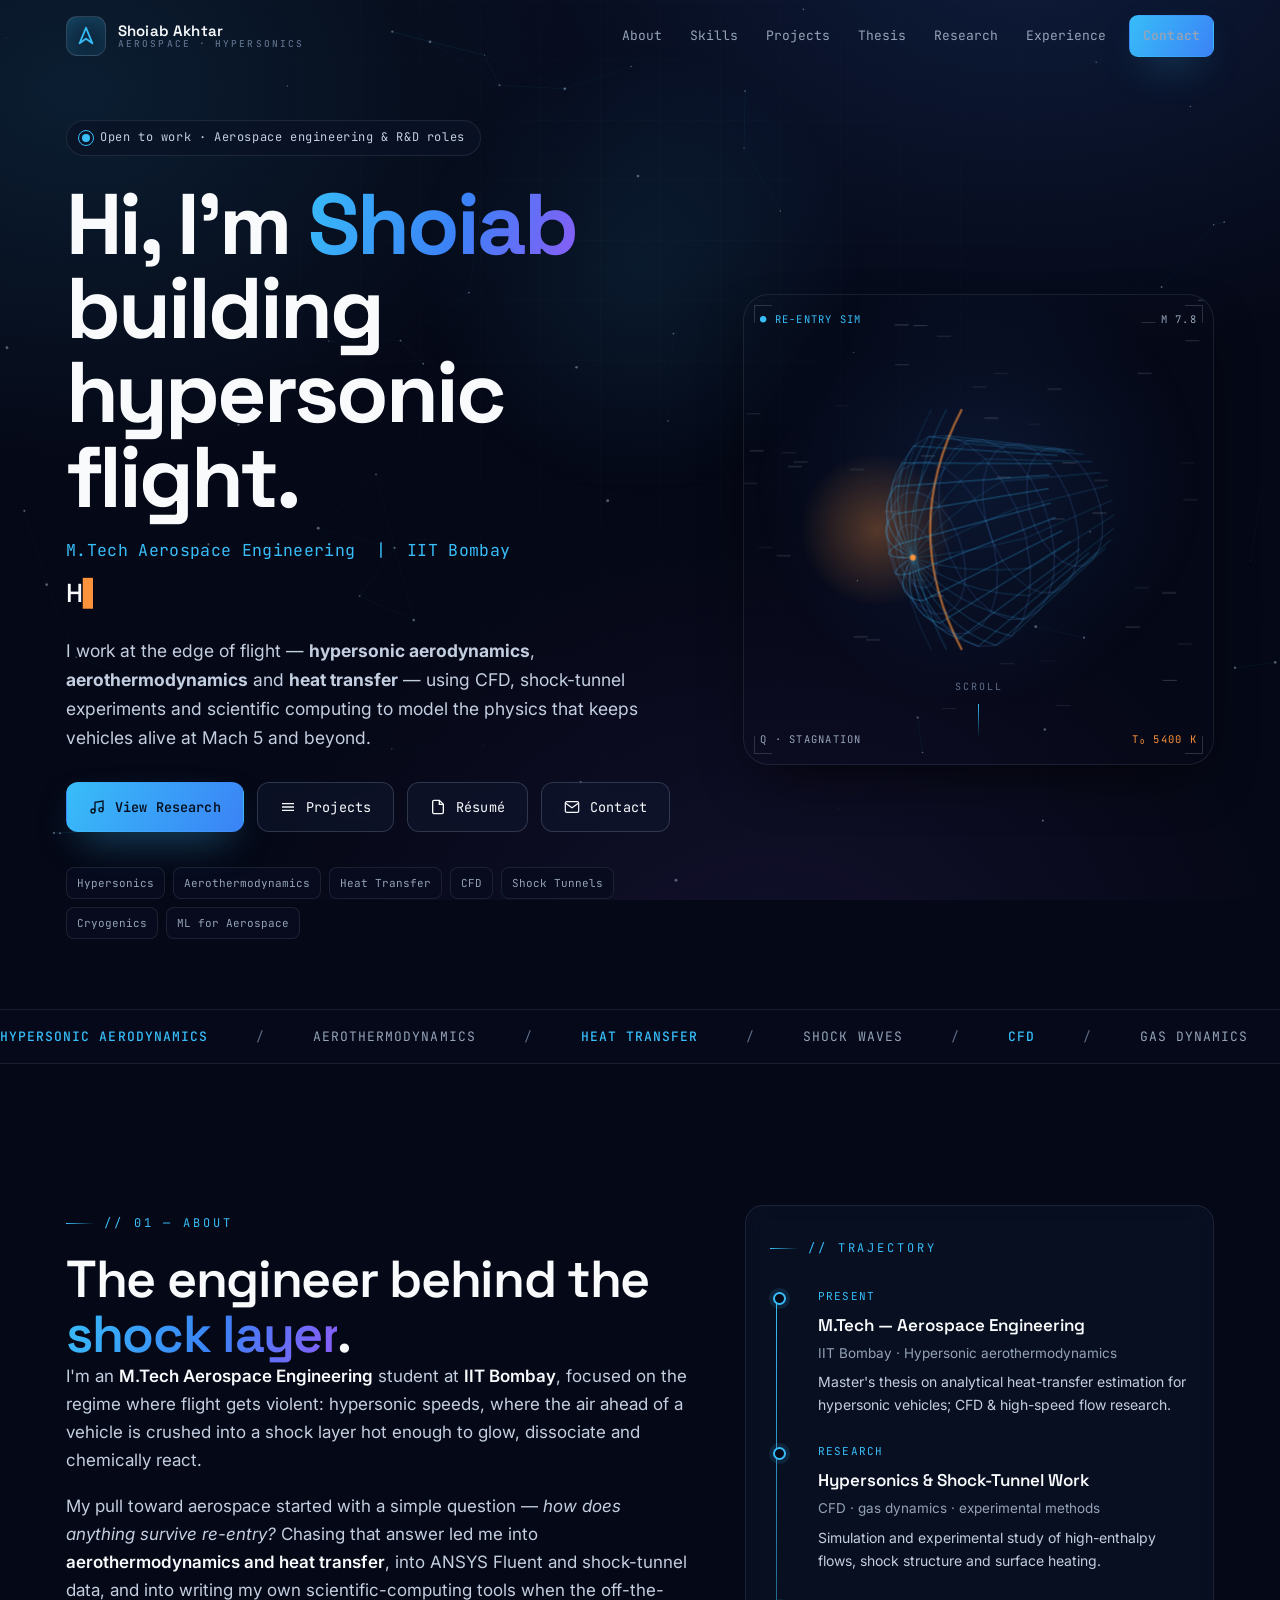
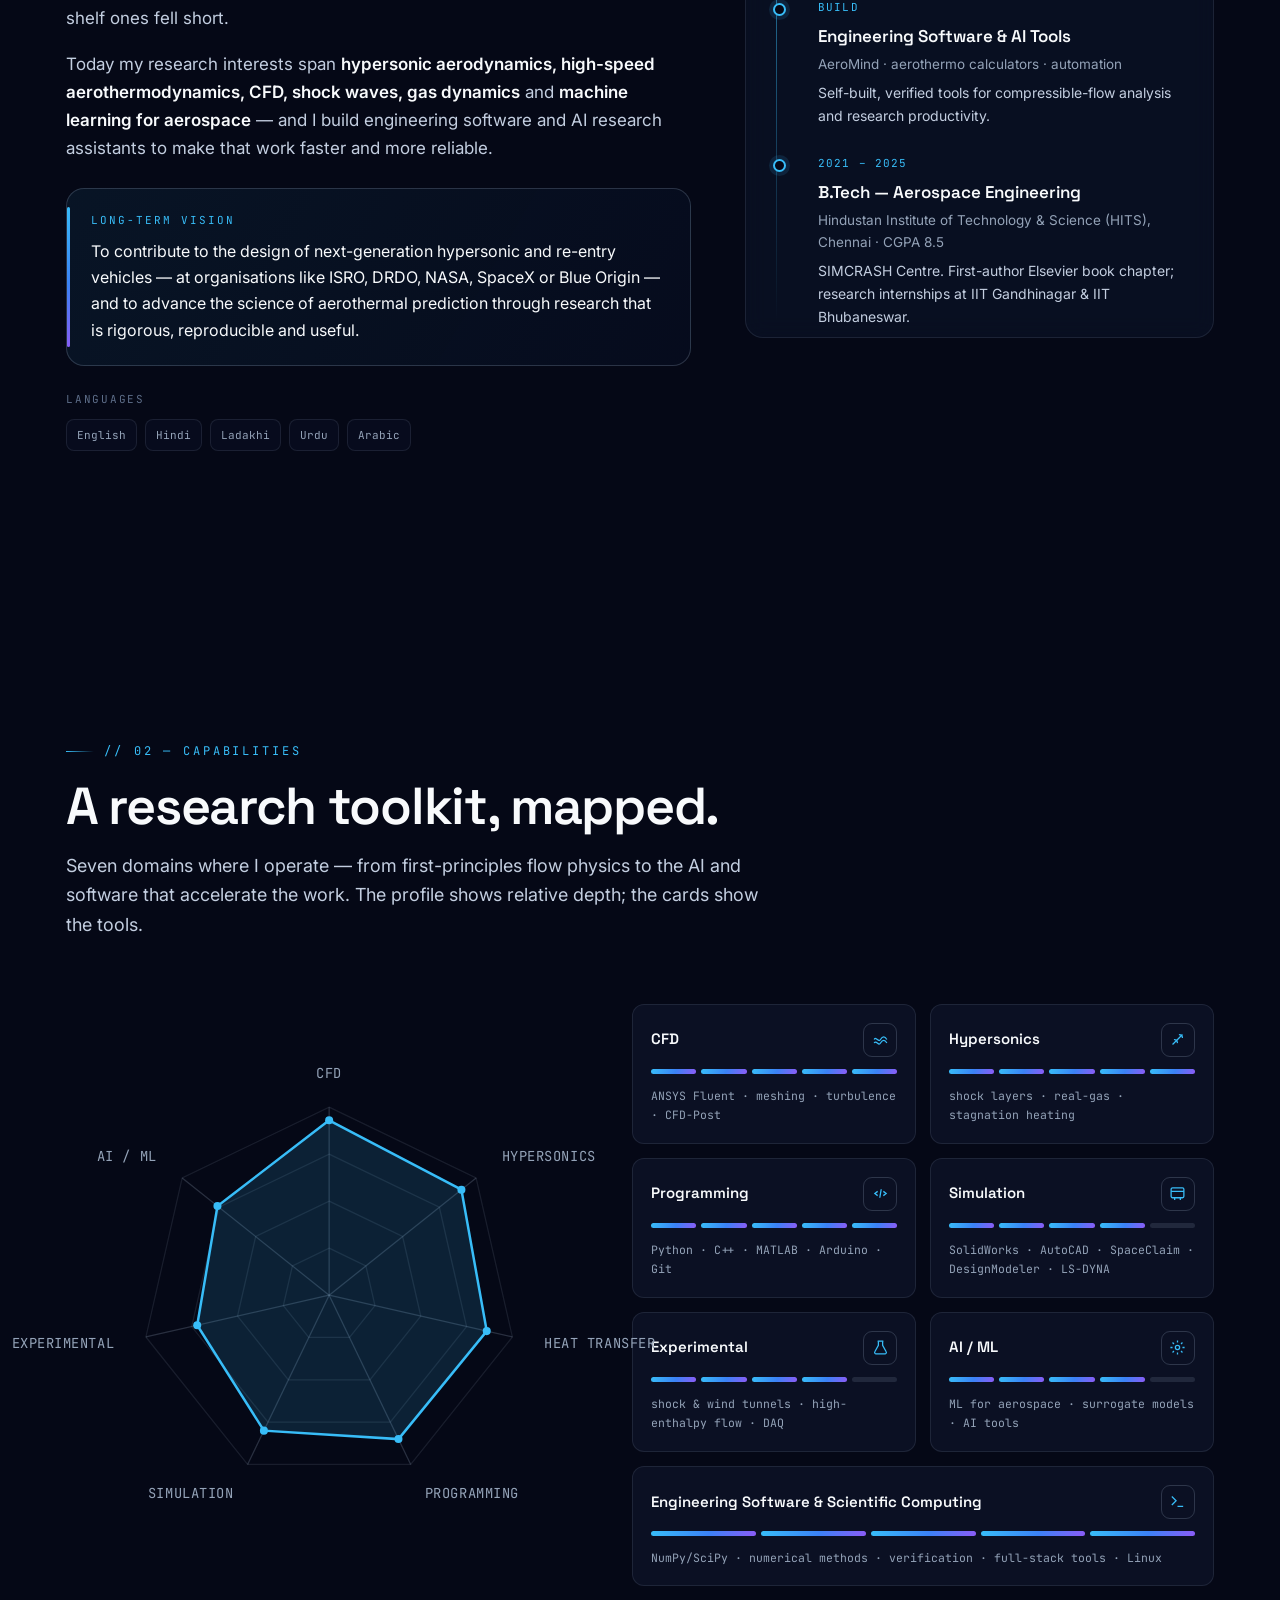
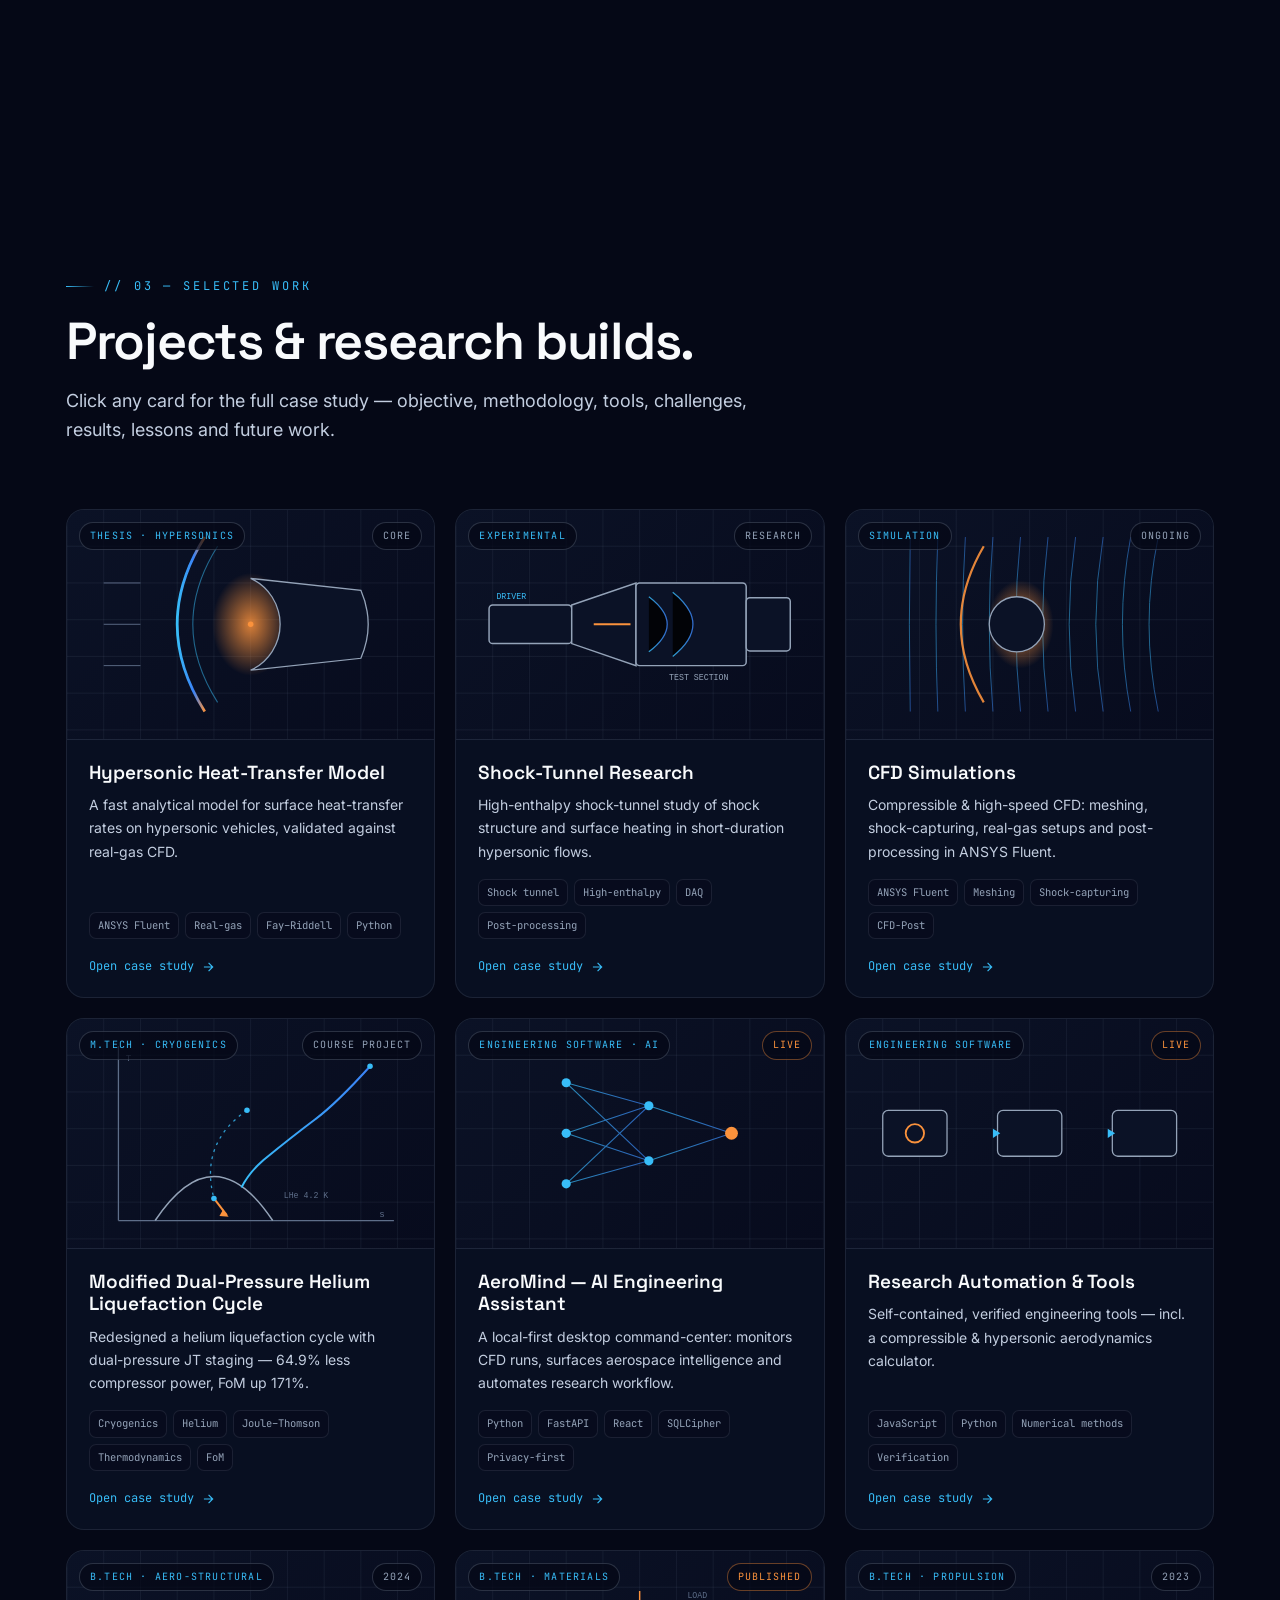
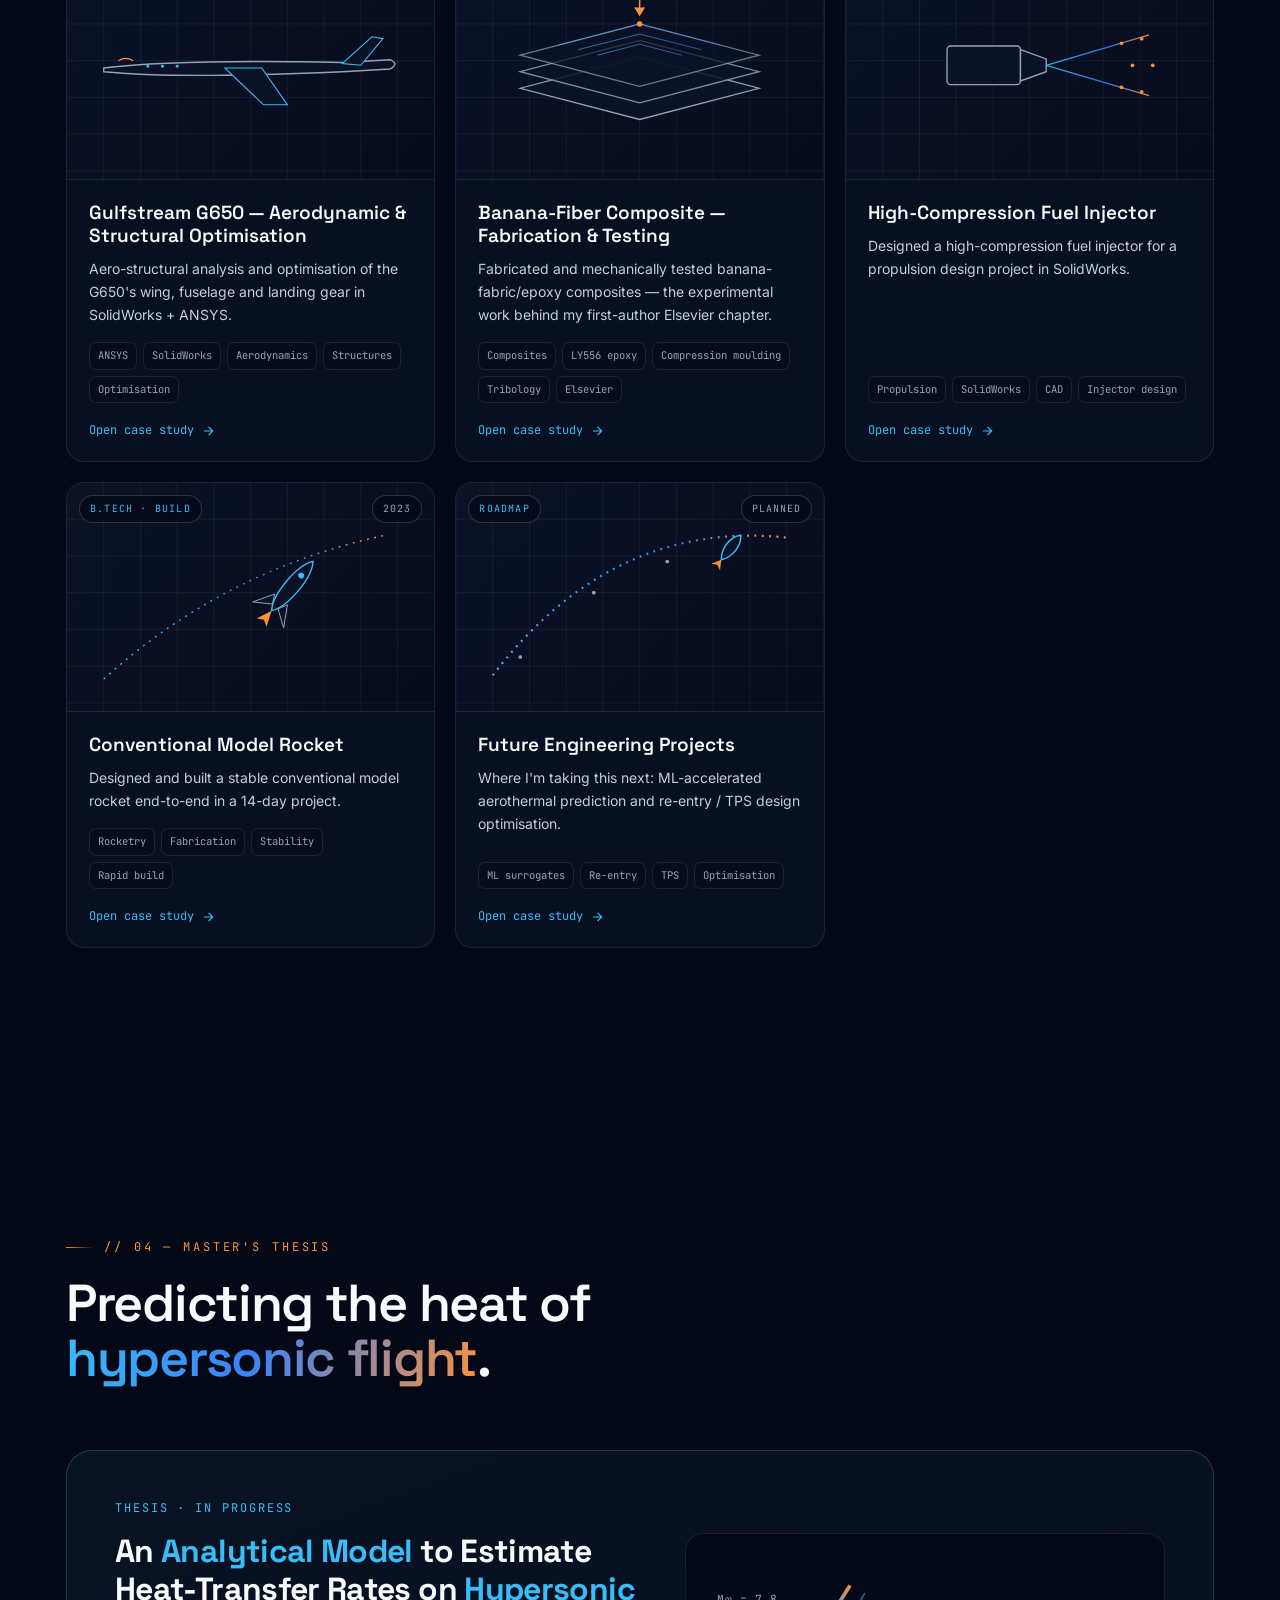
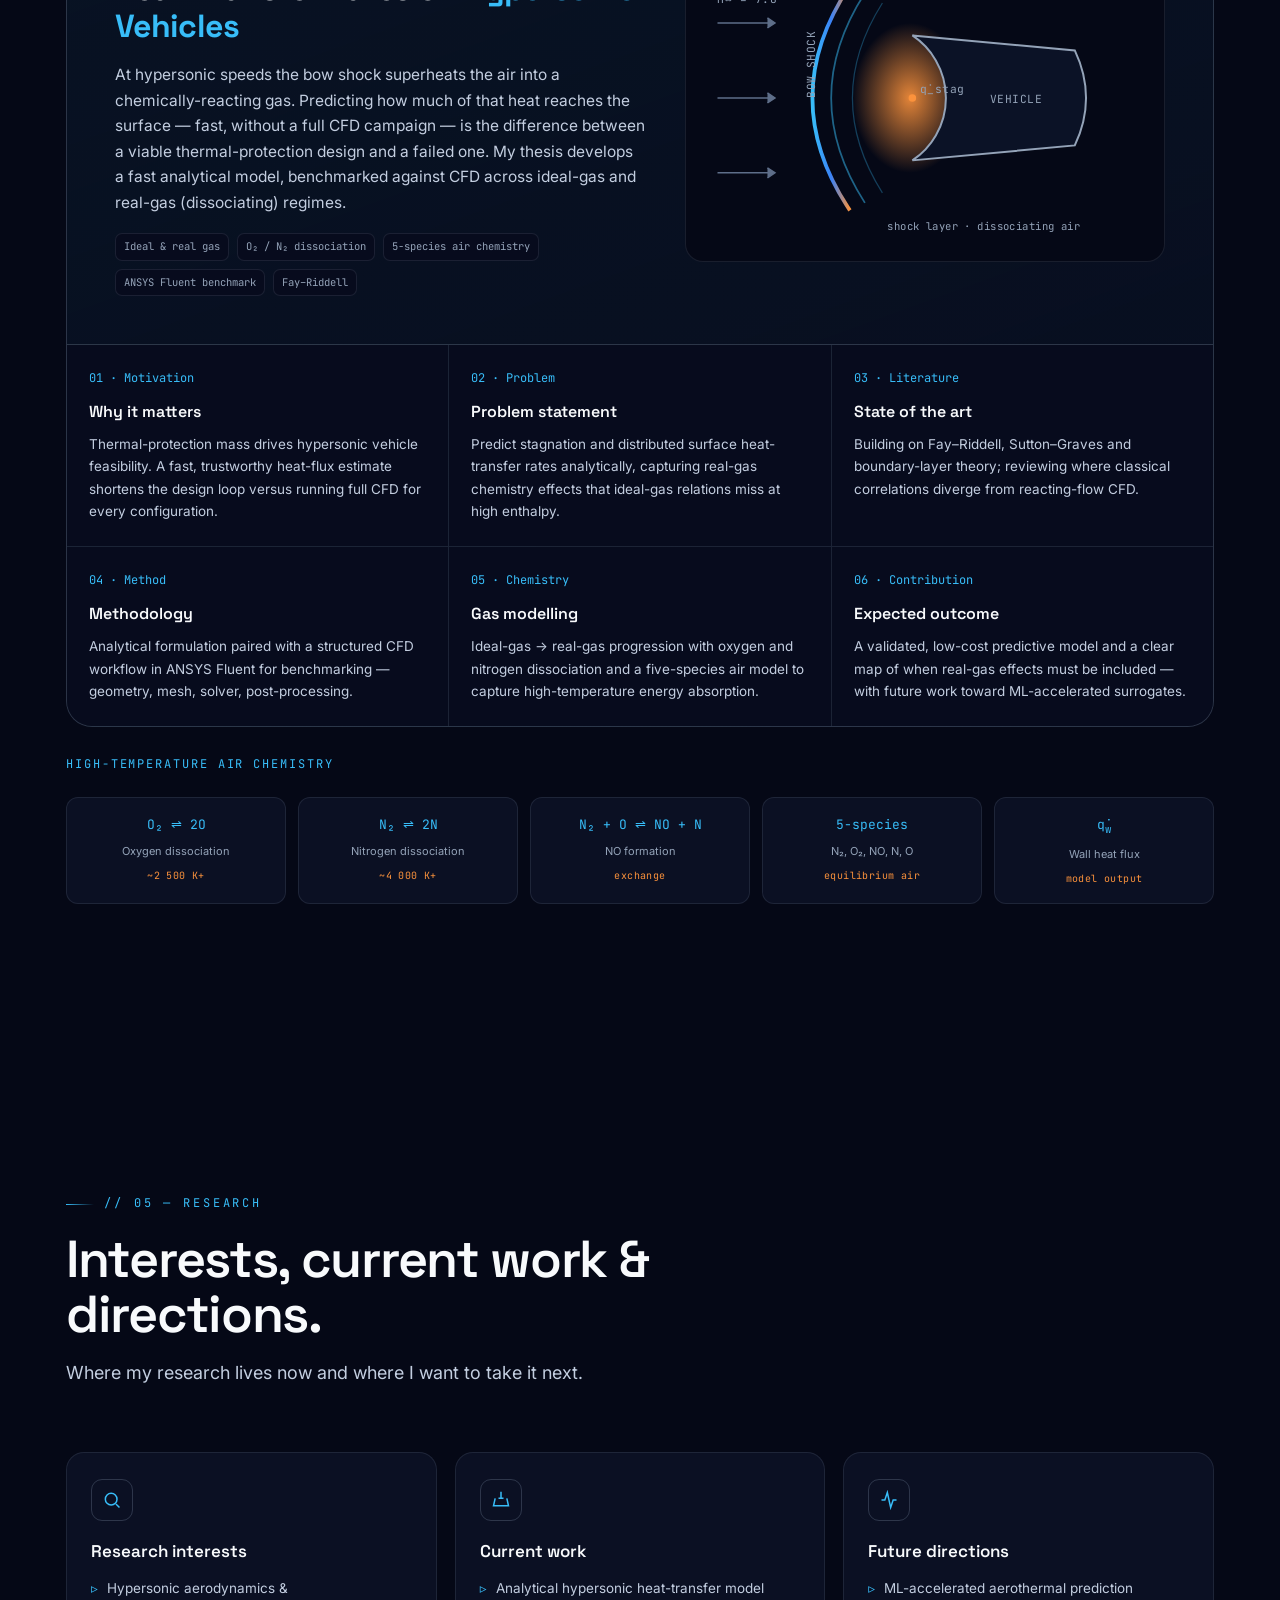
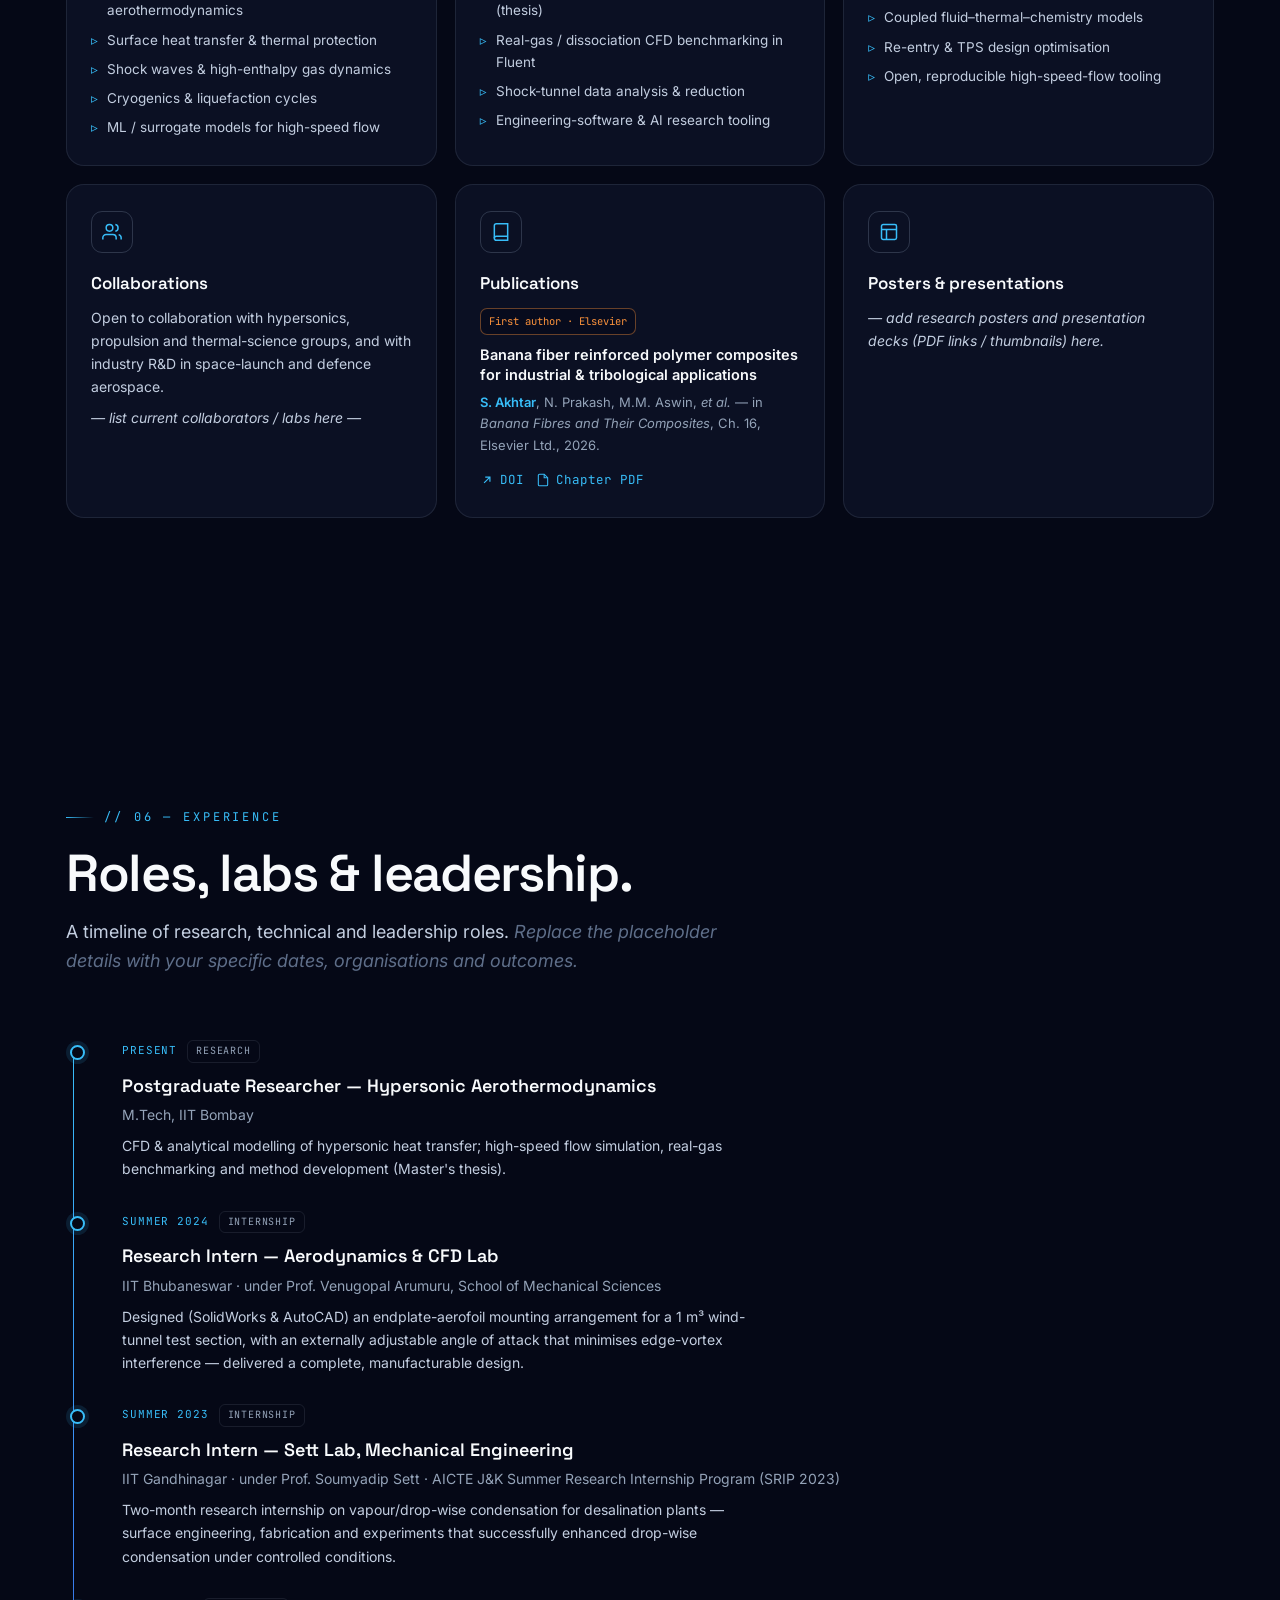
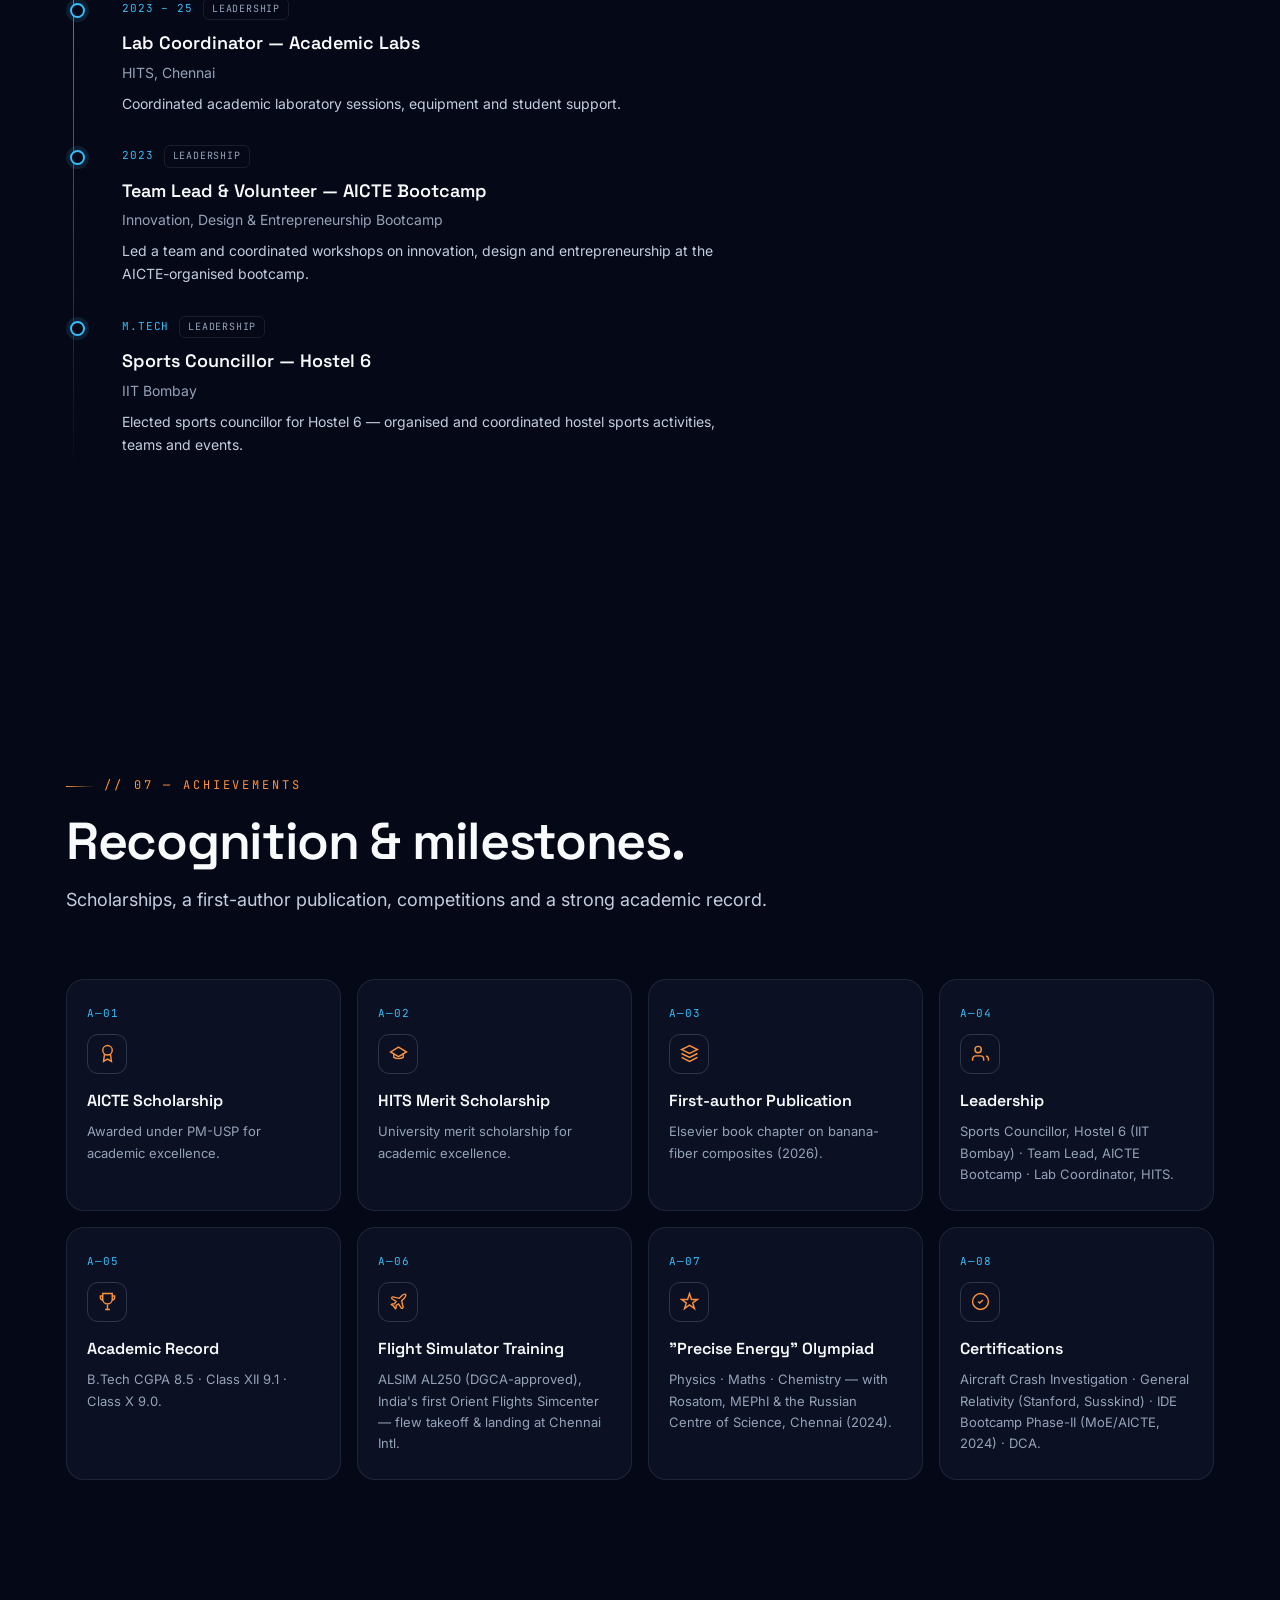
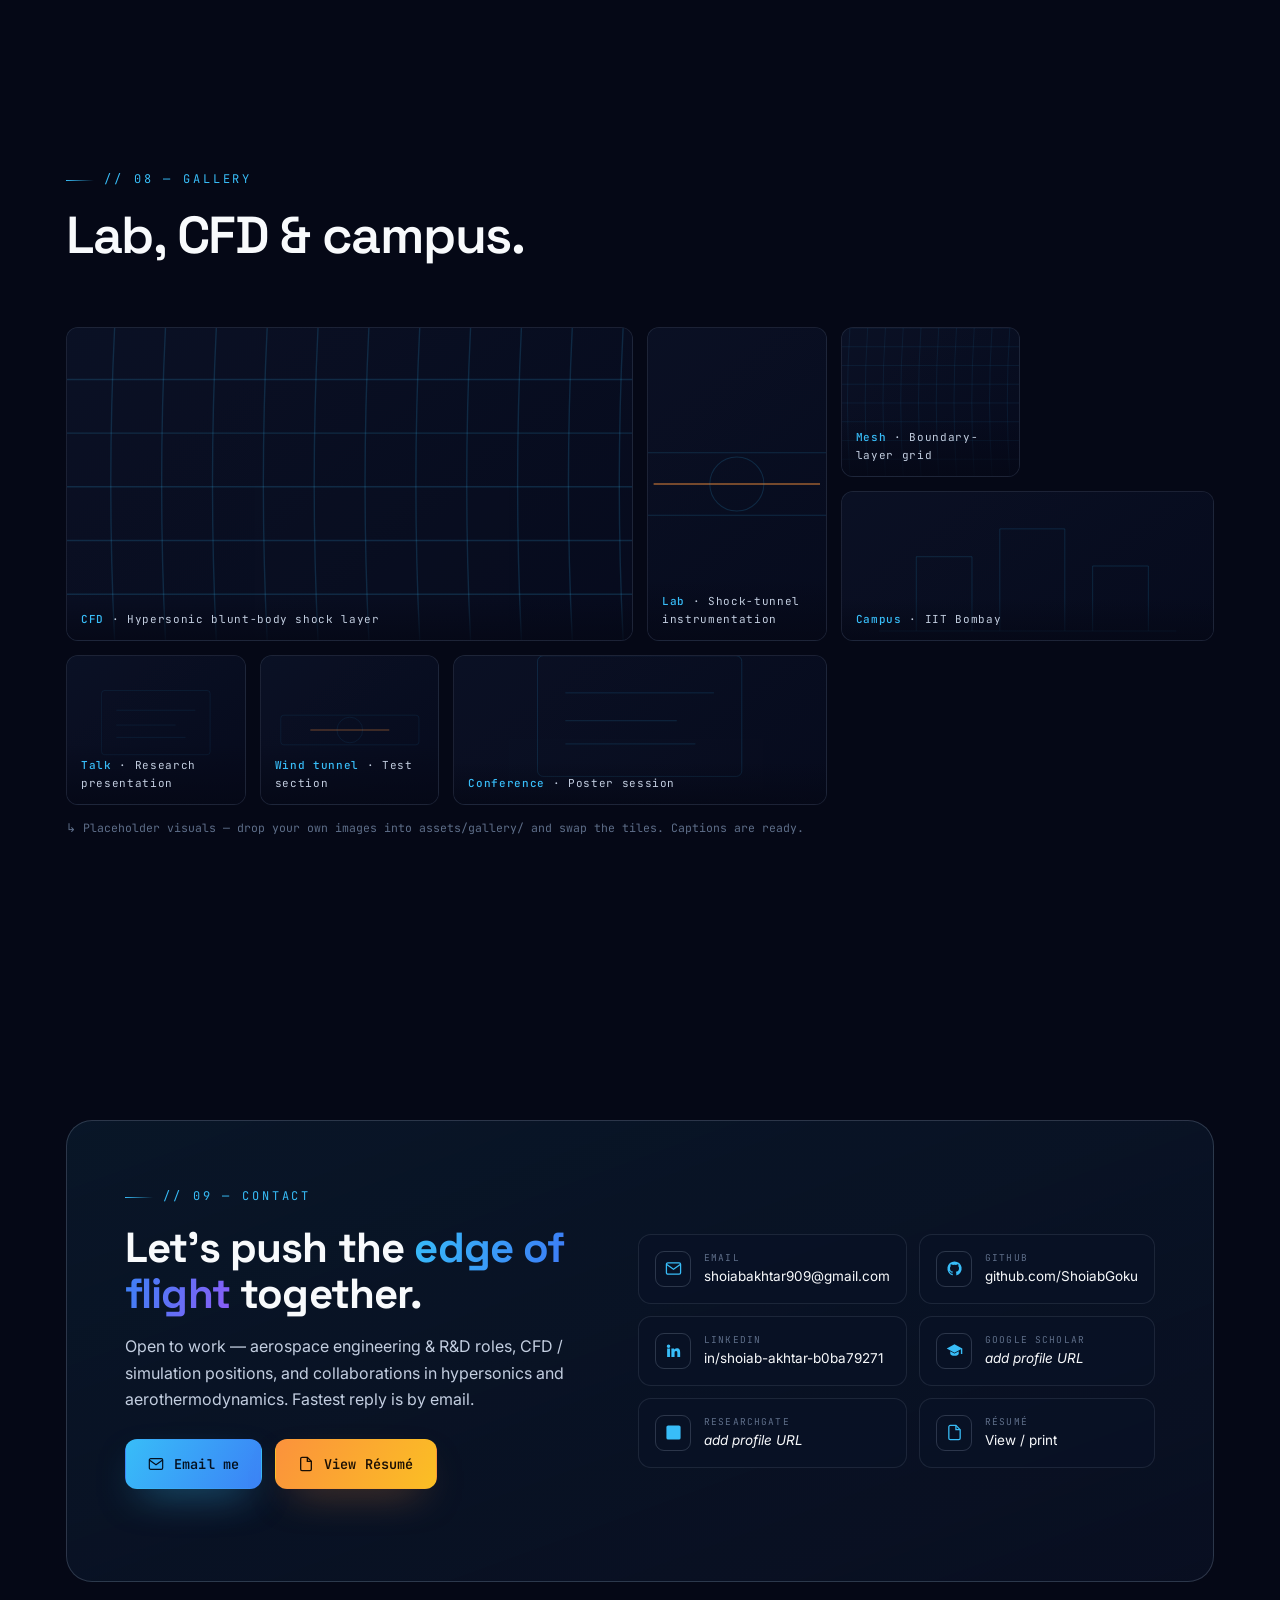
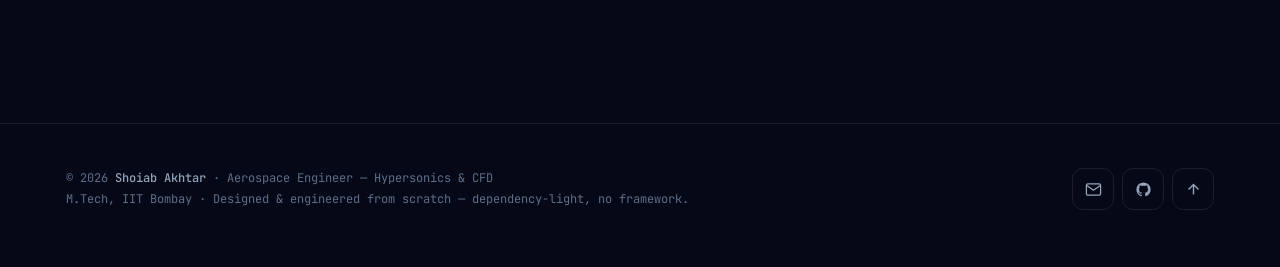
==== commit 28fec9c1: "Add cryogenics project: modified dual-pressure helium liquefaction cycle - New 11th project card (M." ====
--- a/index.html
+++ b/index.html
@@ -95,7 +95,7 @@
       <div class="hero-foci reveal d5">
         <span class="foci-chip">Hypersonics</span><span class="foci-chip">Aerothermodynamics</span>
         <span class="foci-chip">Heat Transfer</span><span class="foci-chip">CFD</span>
-        <span class="foci-chip">Shock Tunnels</span><span class="foci-chip">ML for Aerospace</span>
+        <span class="foci-chip">Shock Tunnels</span><span class="foci-chip">Cryogenics</span><span class="foci-chip">ML for Aerospace</span>
       </div>
     </div>
 
@@ -312,7 +312,7 @@
       <article class="res-card reveal">
         <div class="rc-ic"><svg viewBox="0 0 24 24" fill="none" stroke="currentColor" stroke-width="1.8"><circle cx="11" cy="11" r="7"/><path d="m21 21-4.3-4.3"/></svg></div>
         <h4>Research interests</h4>
-        <ul><li>Hypersonic aerodynamics &amp; aerothermodynamics</li><li>Surface heat transfer &amp; thermal protection</li><li>Shock waves &amp; high-enthalpy gas dynamics</li><li>ML / surrogate models for high-speed flow</li></ul>
+        <ul><li>Hypersonic aerodynamics &amp; aerothermodynamics</li><li>Surface heat transfer &amp; thermal protection</li><li>Shock waves &amp; high-enthalpy gas dynamics</li><li>Cryogenics &amp; liquefaction cycles</li><li>ML / surrogate models for high-speed flow</li></ul>
       </article>
       <article class="res-card reveal d1">
         <div class="rc-ic"><svg viewBox="0 0 24 24" fill="none" stroke="currentColor" stroke-width="1.8"><path d="M12 2v8M5 10l-2 9h18l-2-9M9 10h6"/></svg></div>
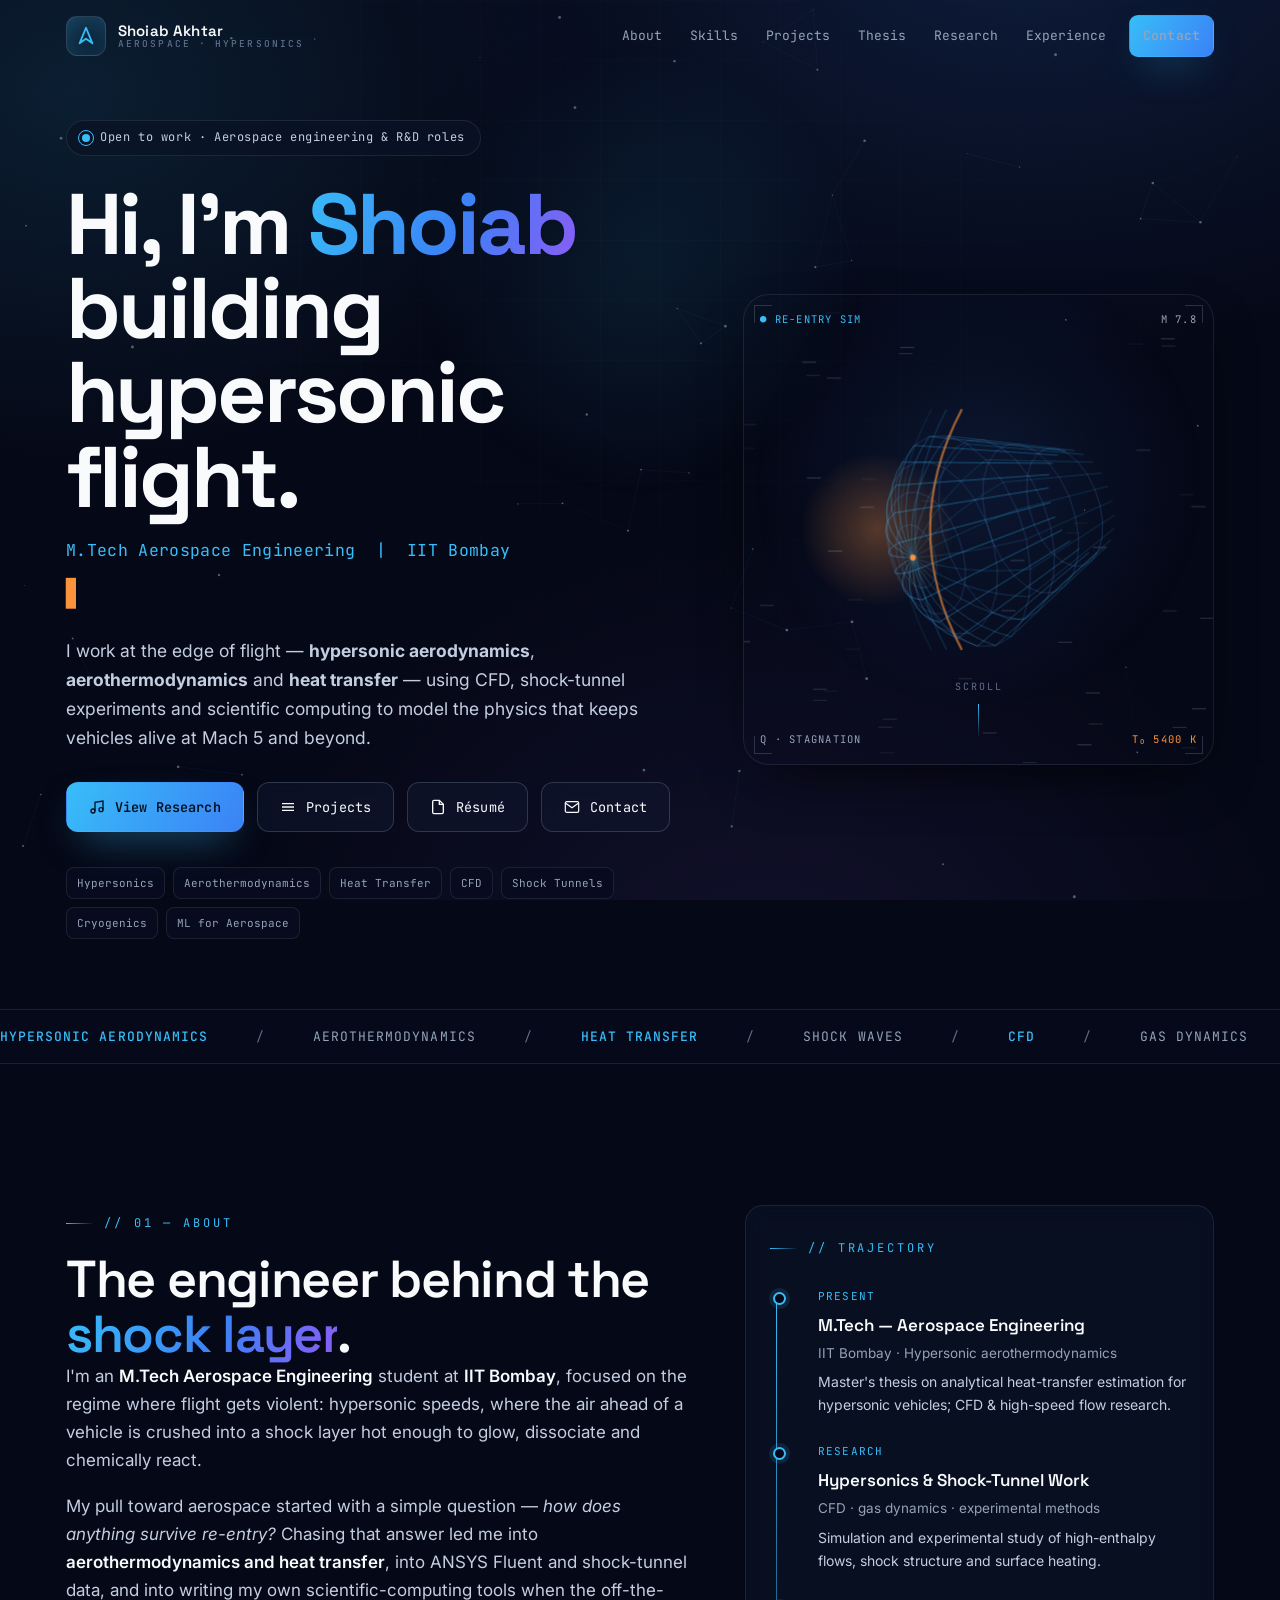
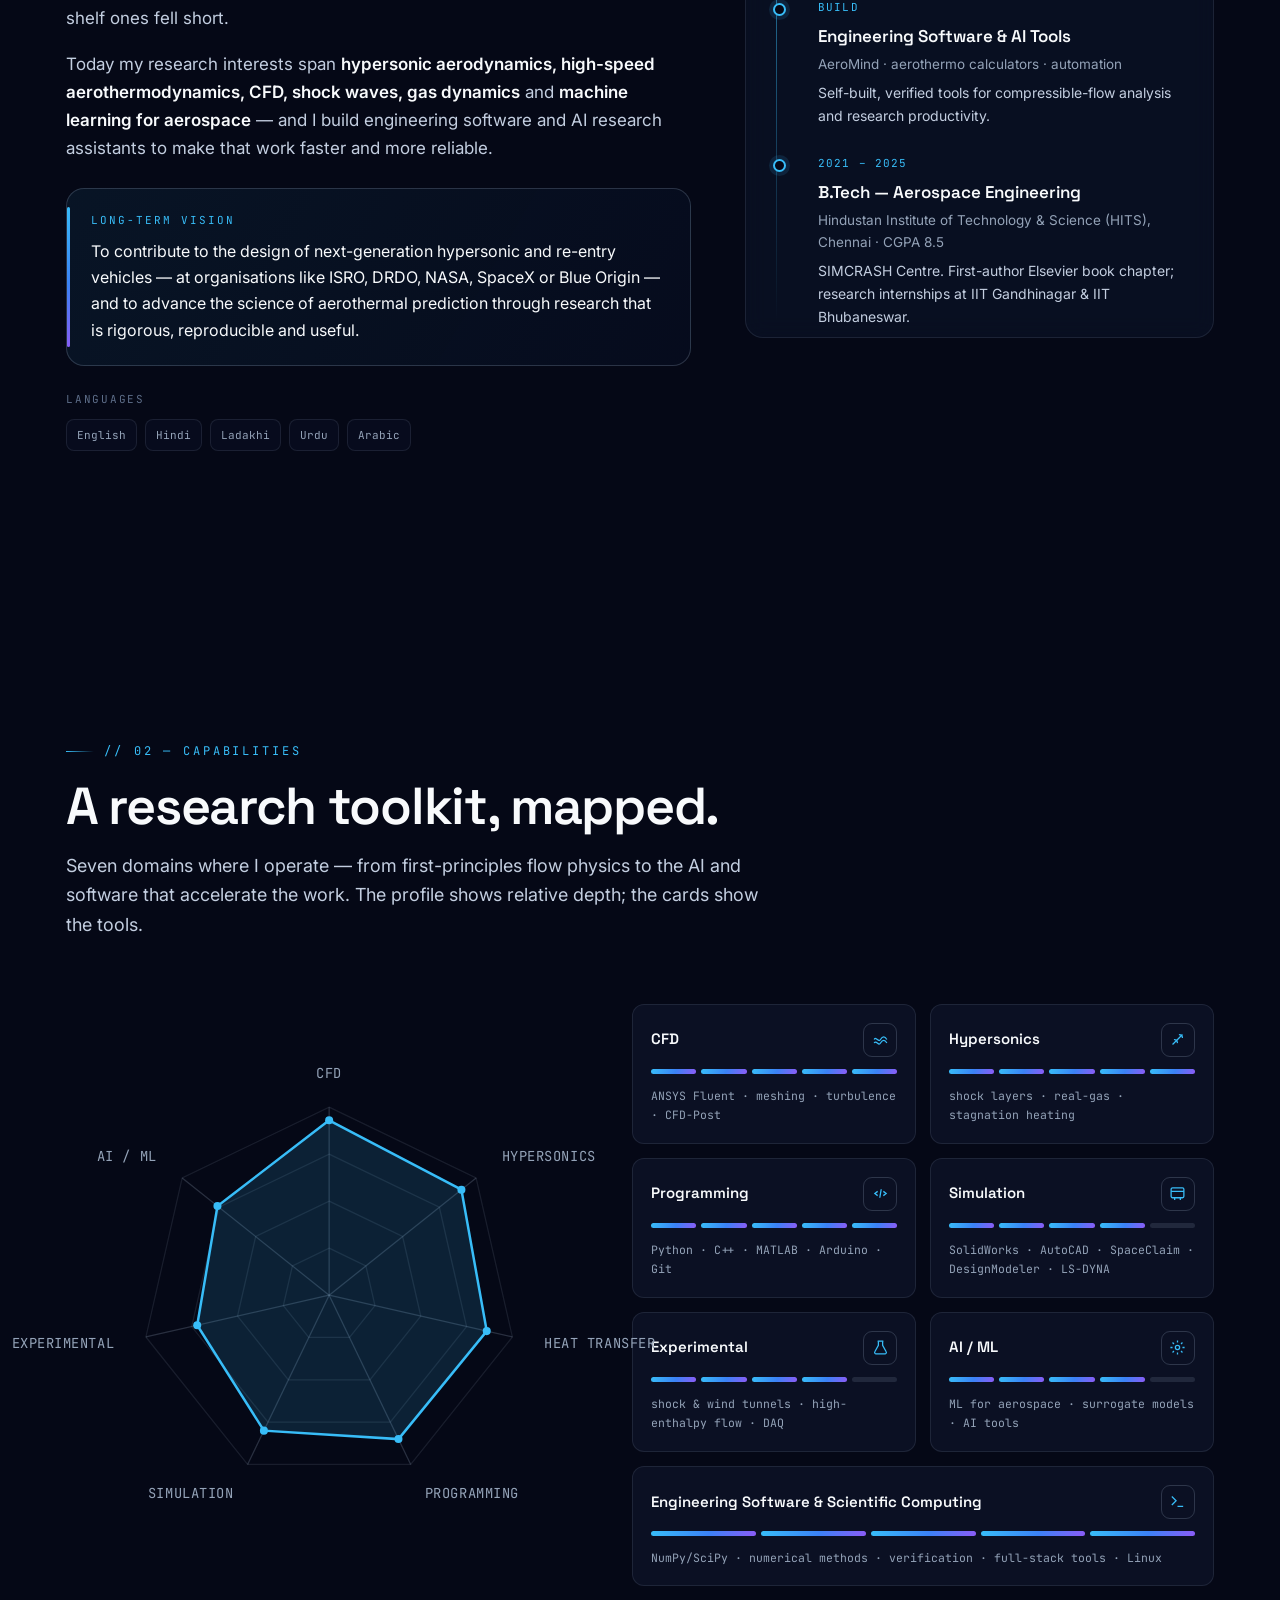
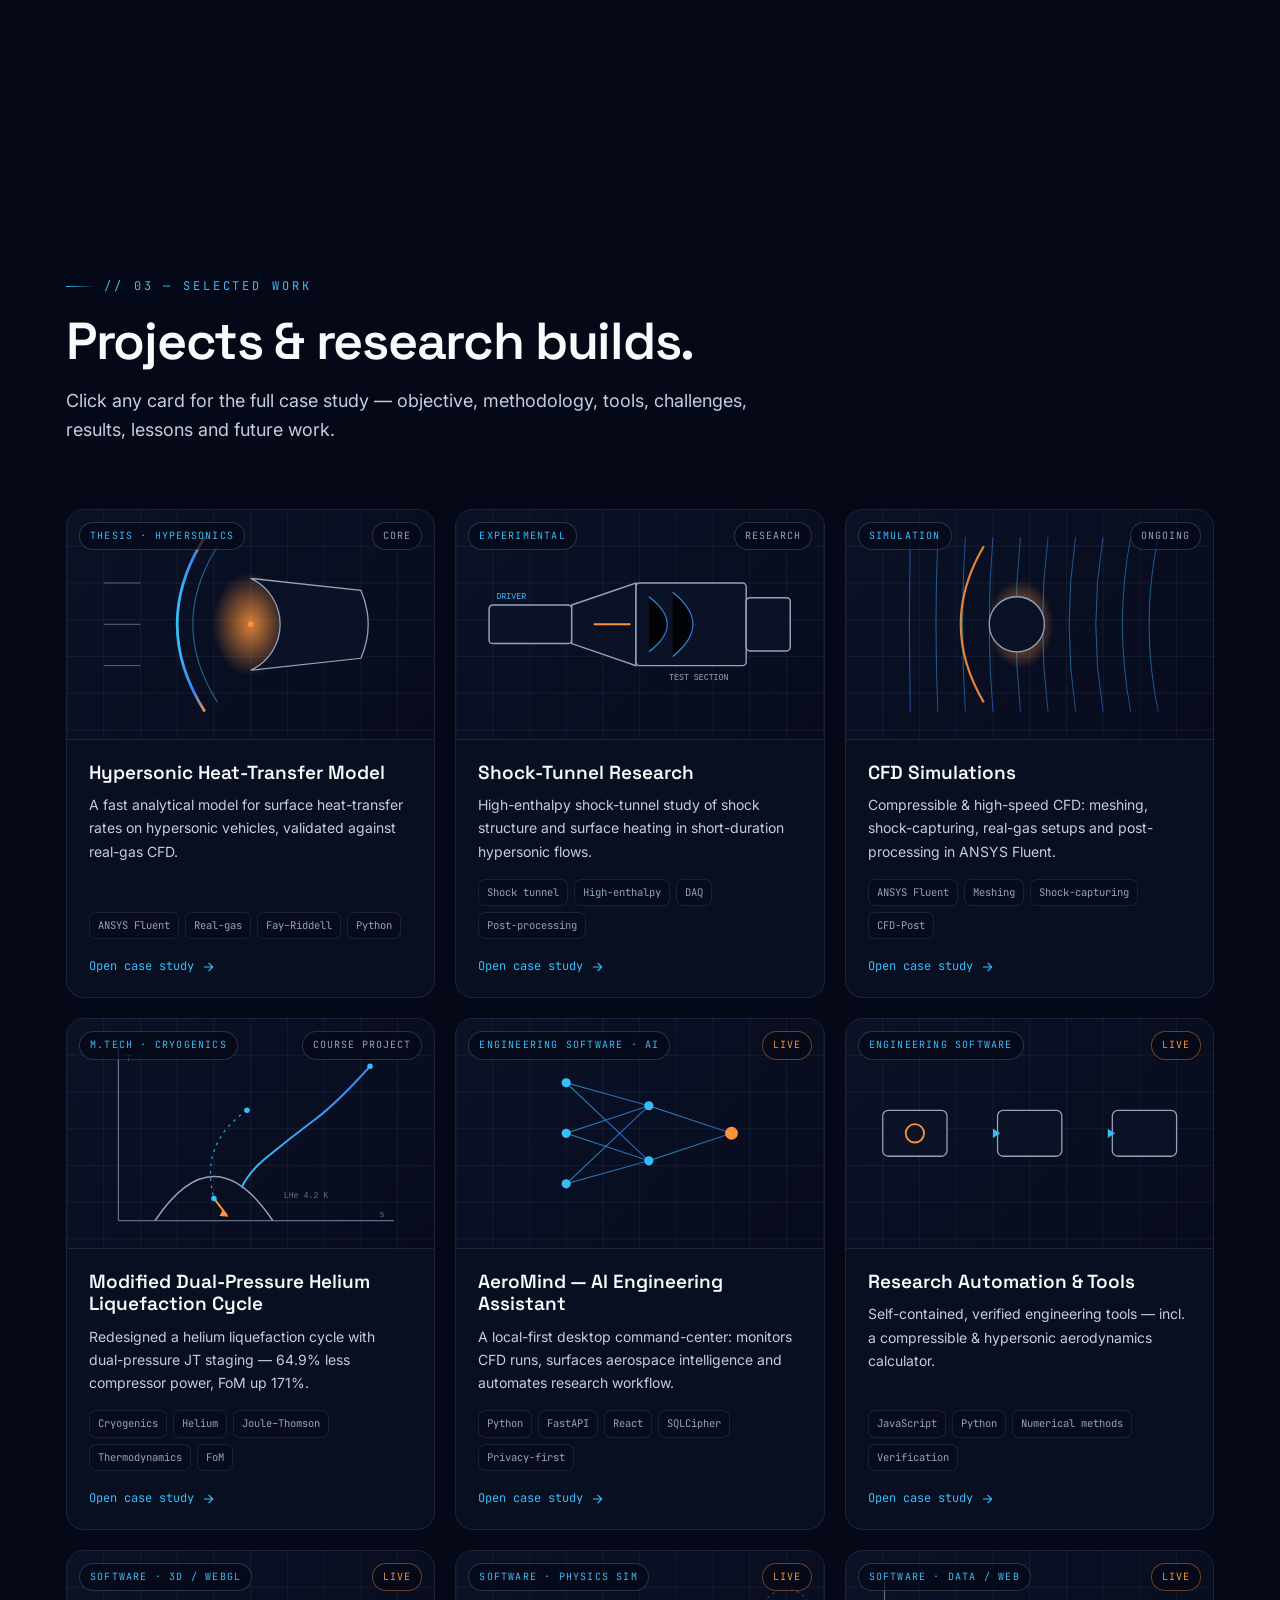
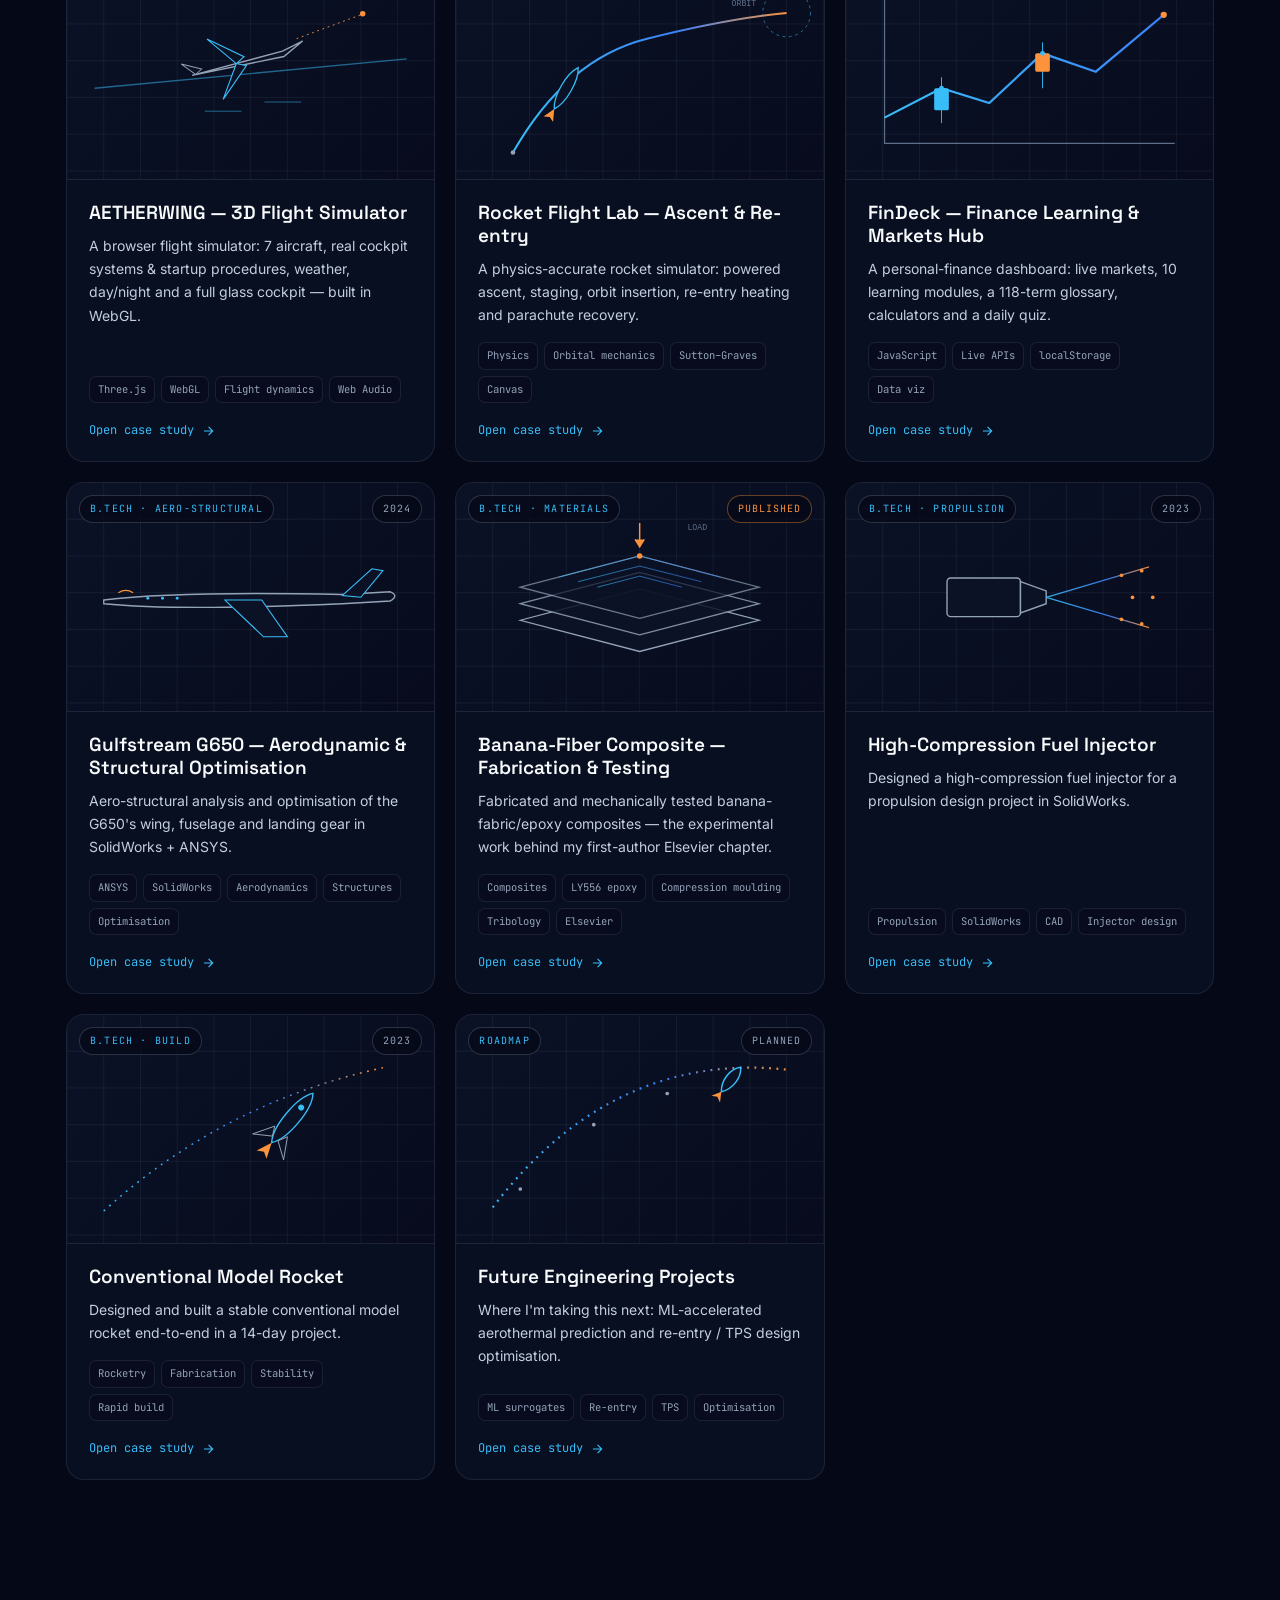
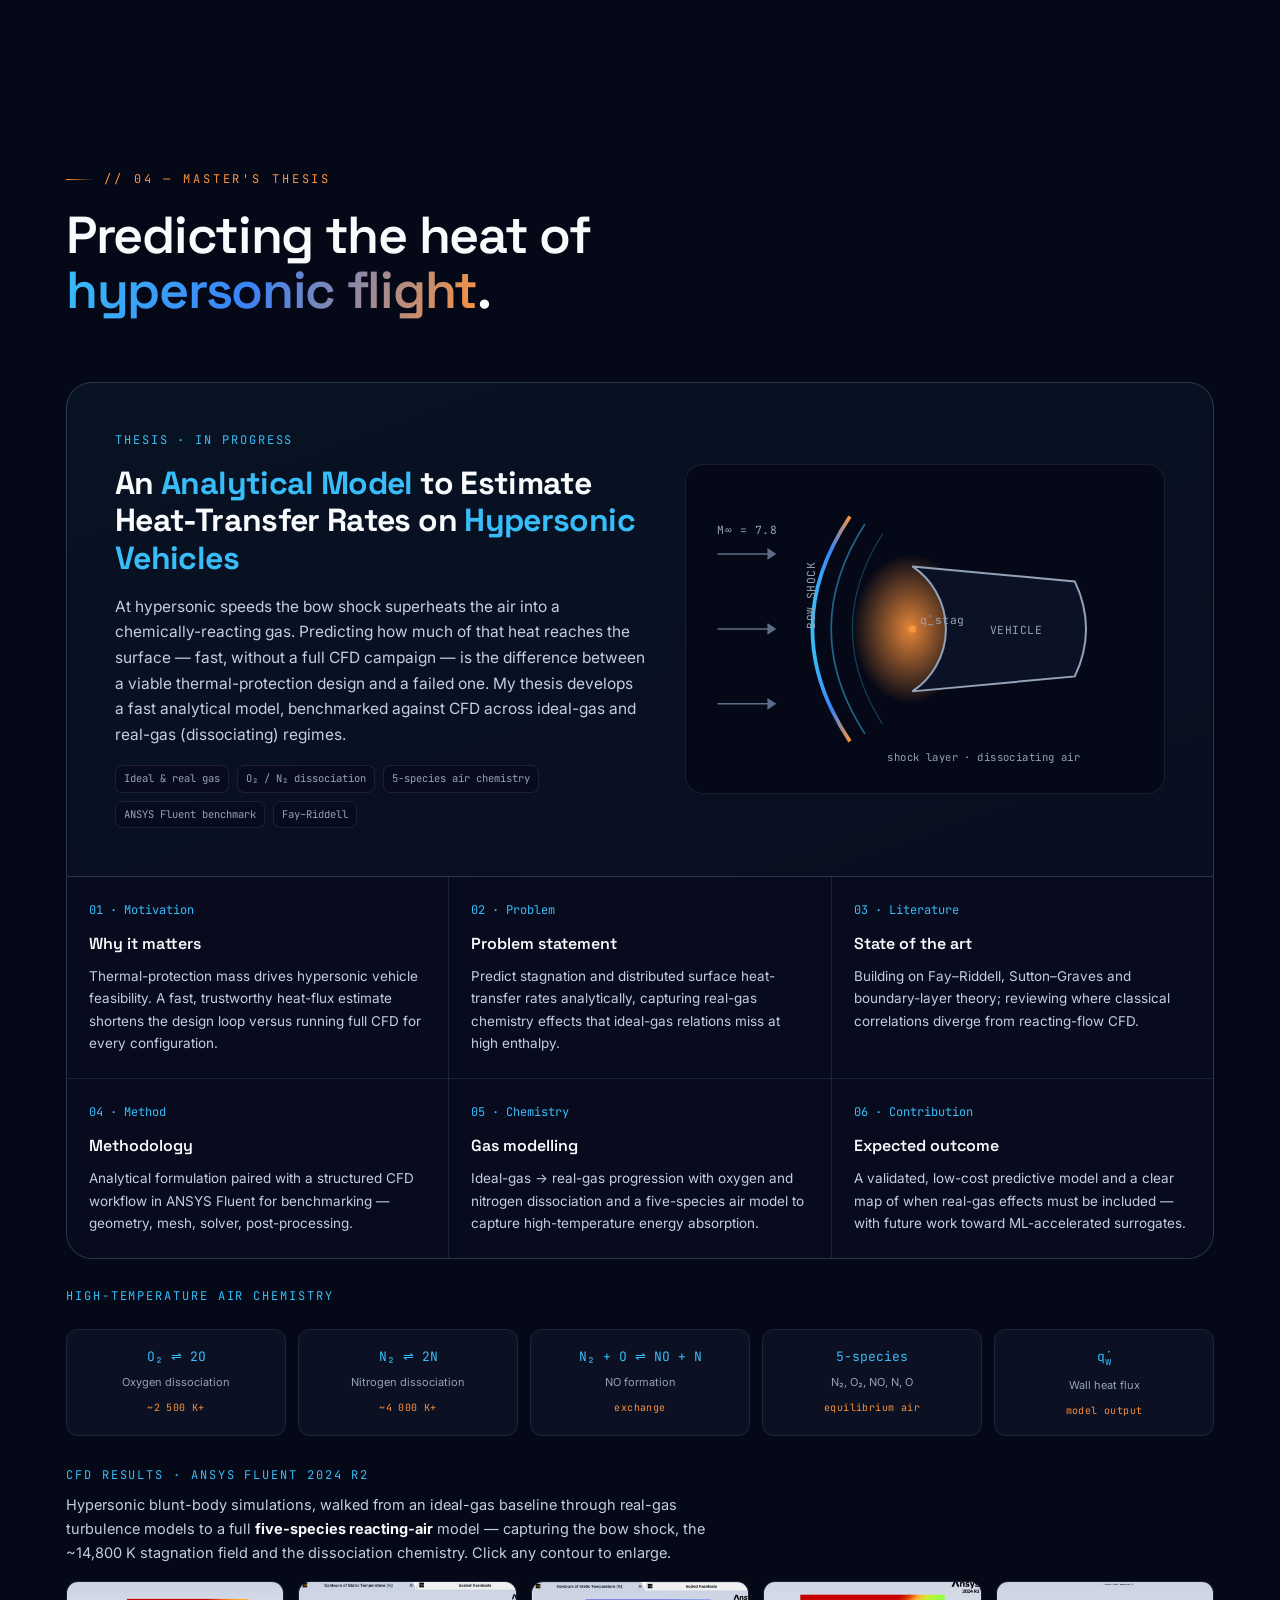
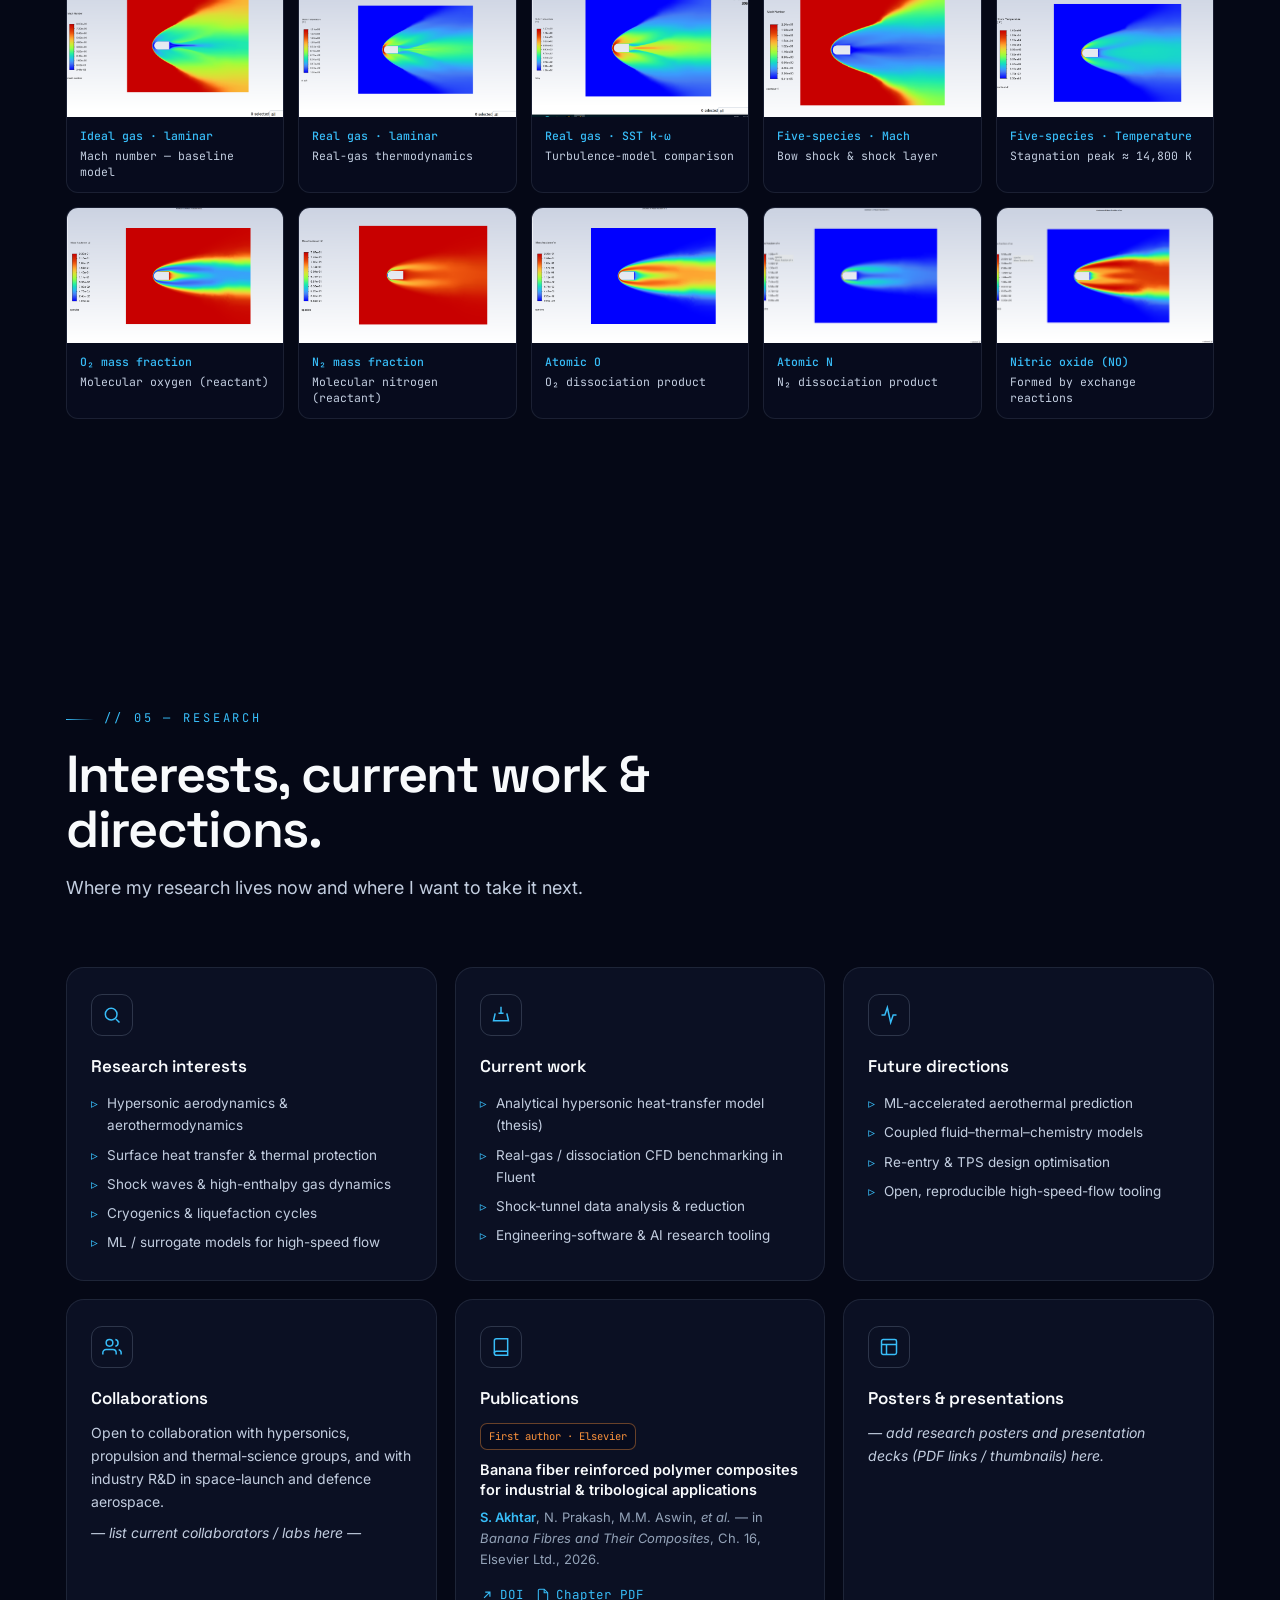
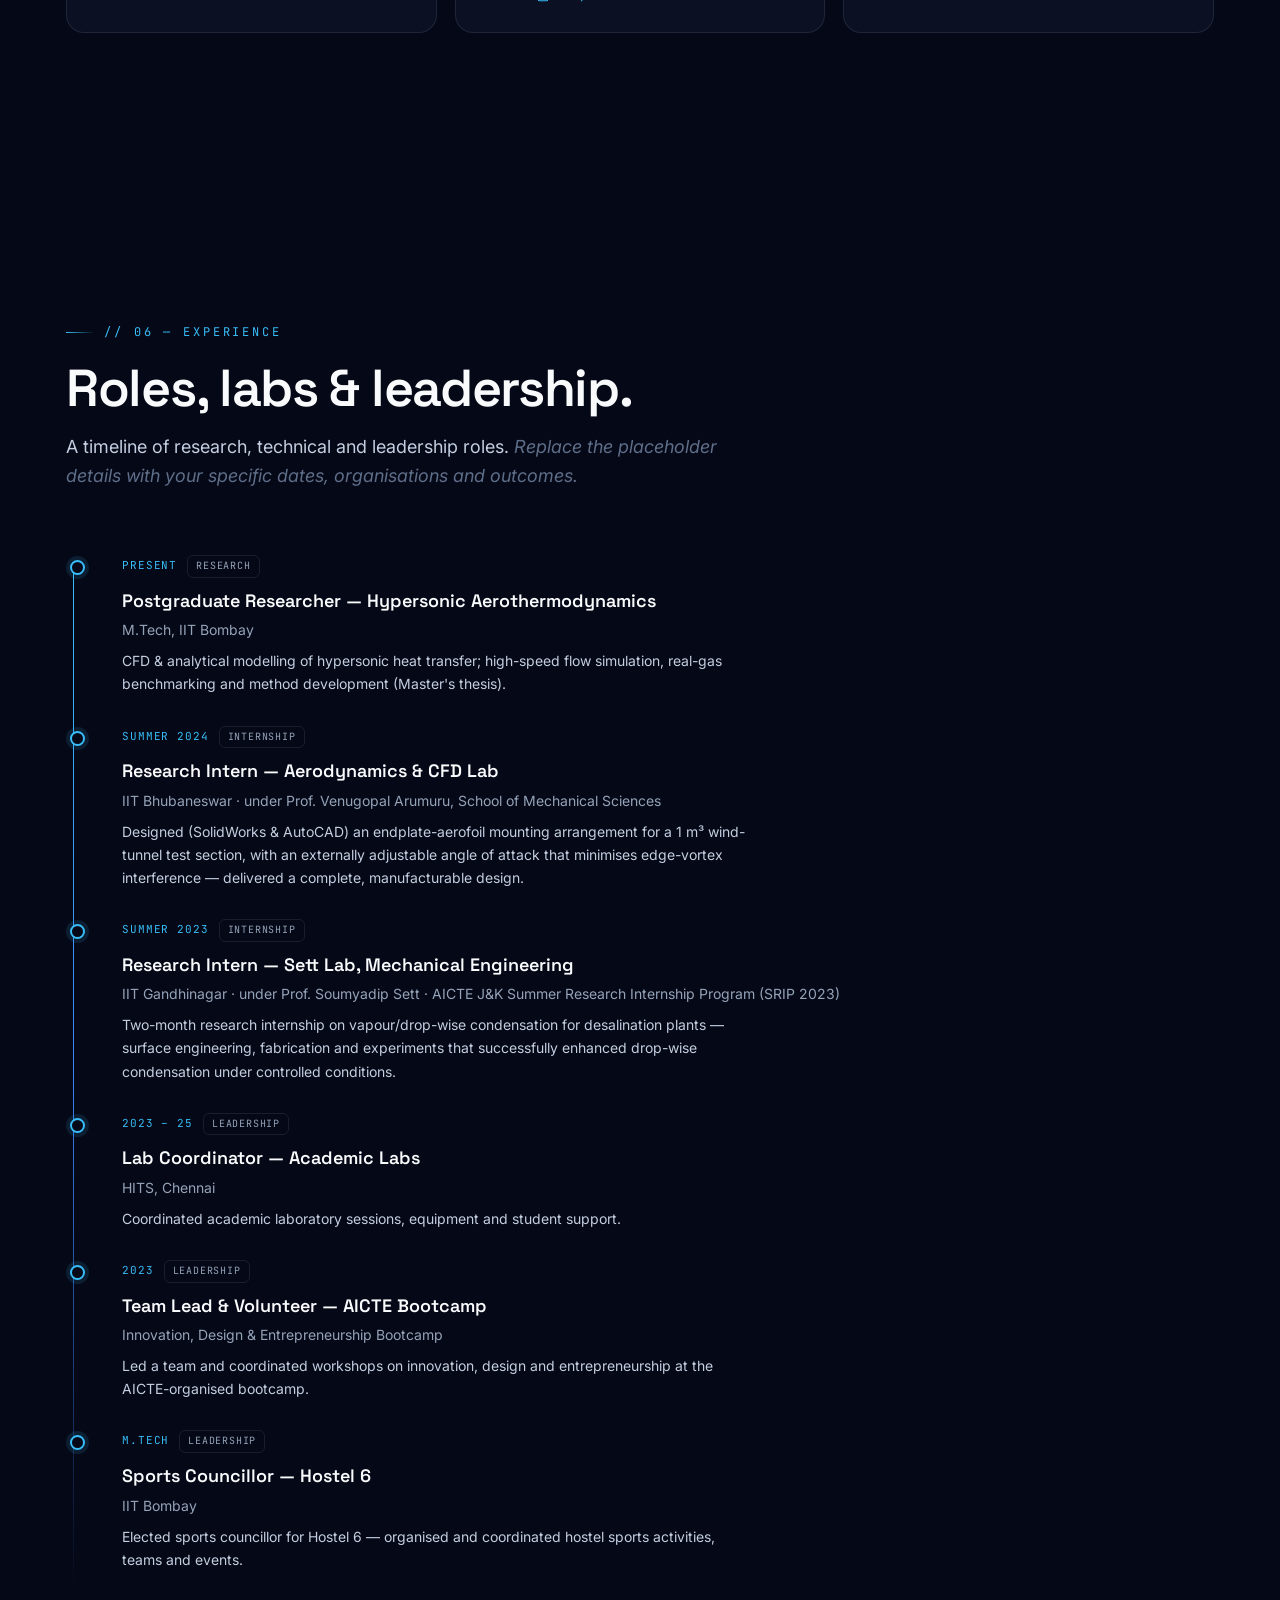
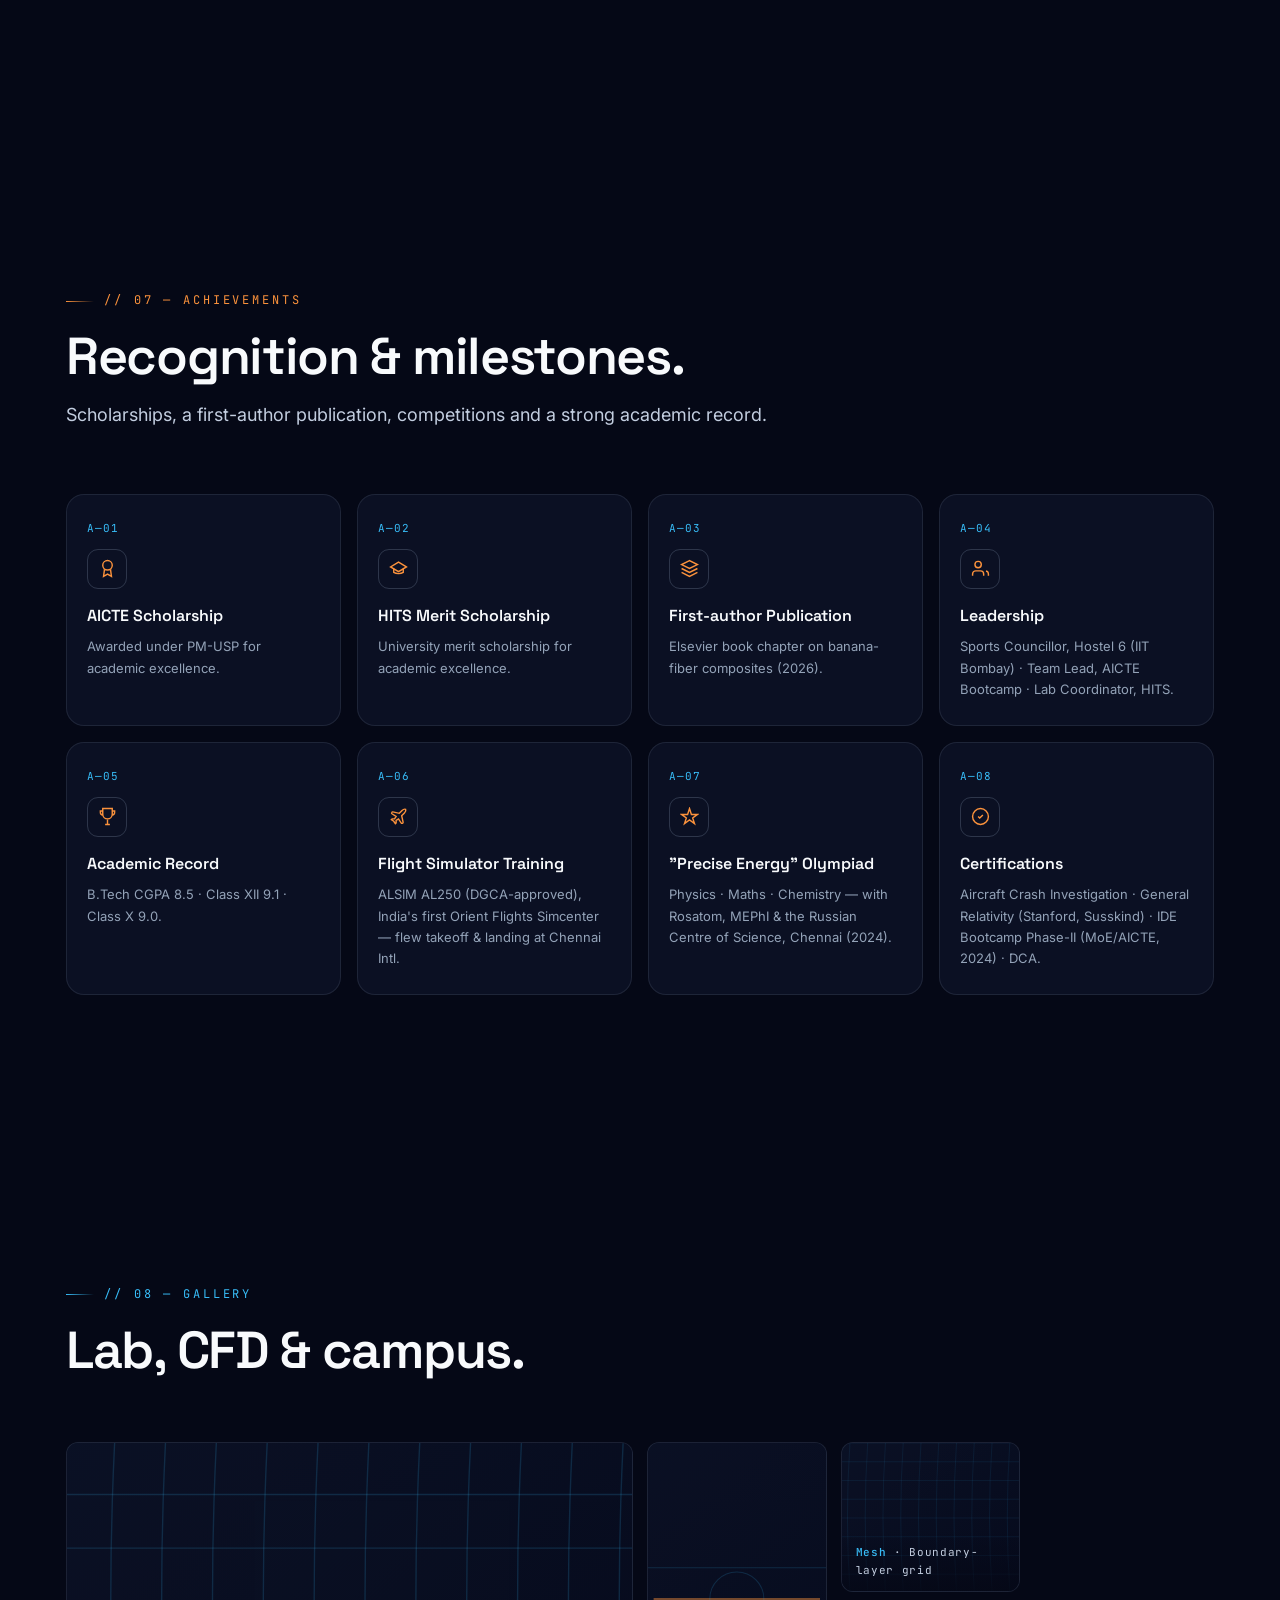
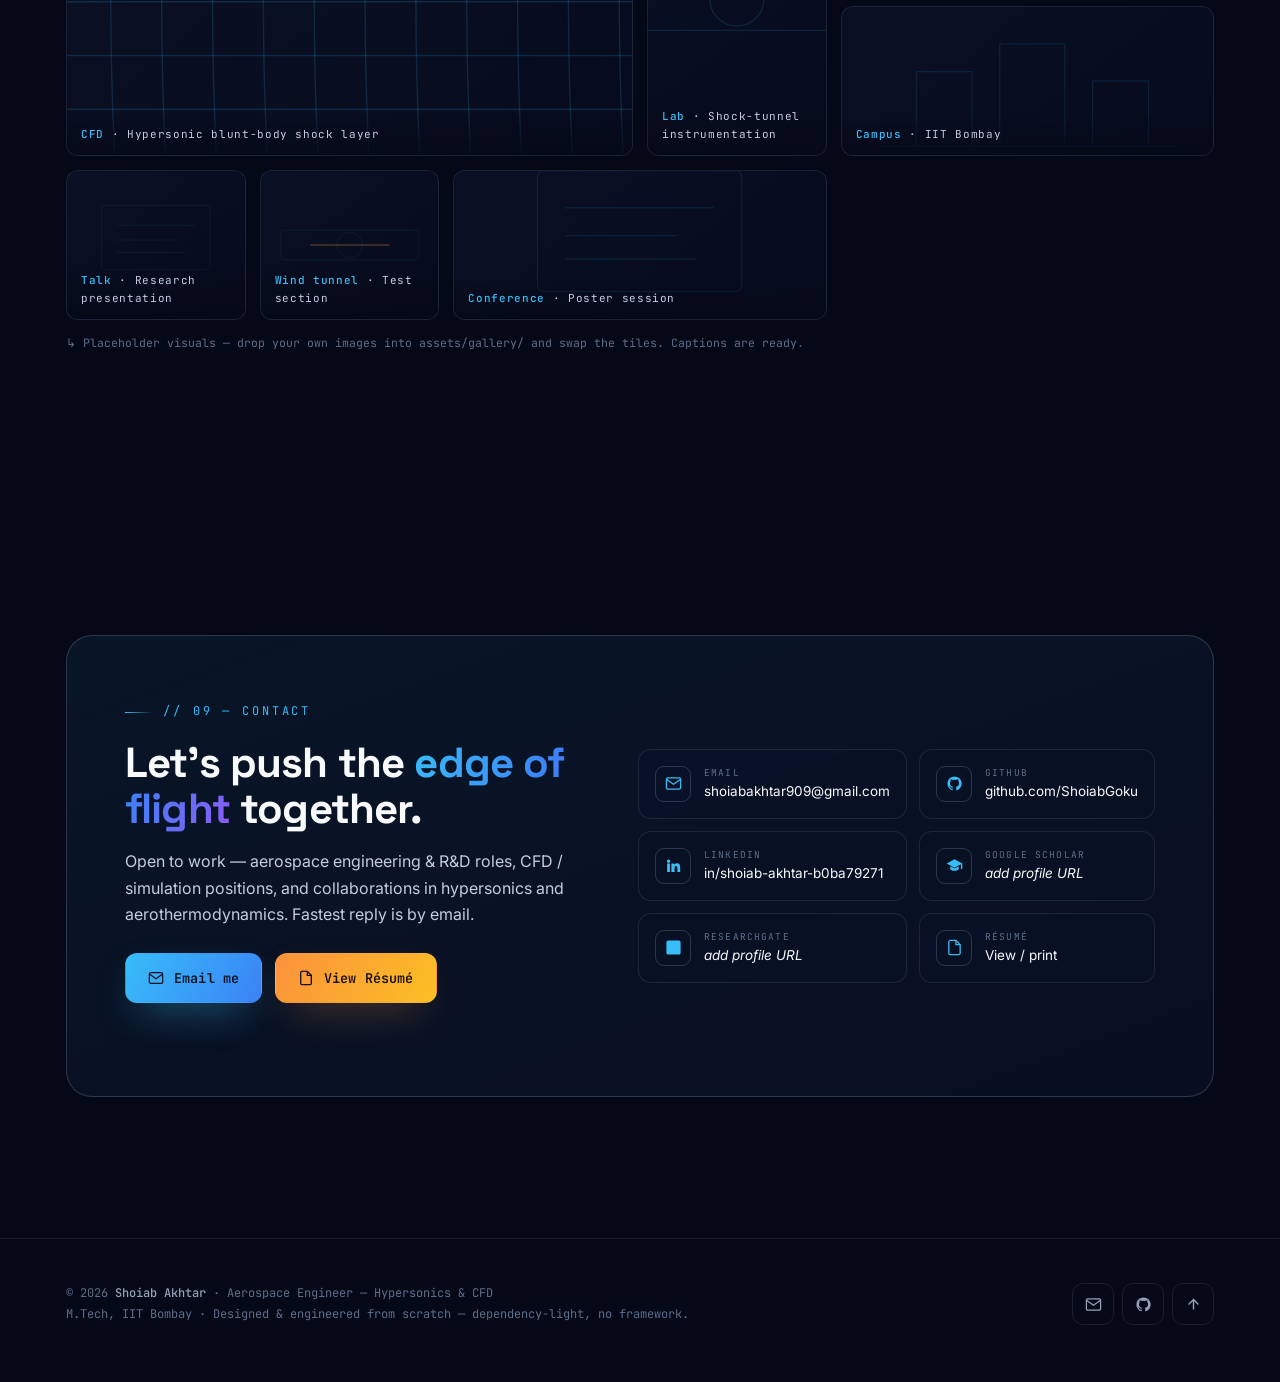
==== commit d8149629: "Add real MTP CFD results gallery to the Thesis section Ten ANSYS Fluent 2024 R2 hypersonic blunt-bod" ====
--- a/index.html
+++ b/index.html
@@ -297,6 +297,26 @@
         <div class="chem"><div class="ct">q̇<sub>w</sub></div><div class="ck">Wall heat flux</div><div class="ctemp">model output</div></div>
       </div>
     </div>
+
+    <!-- CFD results gallery -->
+    <div class="cfd-results reveal d1">
+      <div class="cfd-head">
+        <div class="mono" style="font-size:12px;letter-spacing:.16em;color:var(--cyan);text-transform:uppercase;">CFD results · ANSYS Fluent 2024 R2</div>
+        <p style="color:var(--ink-soft);font-size:14.5px;margin-top:7px;max-width:74ch;">Hypersonic blunt-body simulations, walked from an ideal-gas baseline through real-gas turbulence models to a full <strong style="color:var(--ink)">five-species reacting-air</strong> model — capturing the bow shock, the ~14,800&nbsp;K stagnation field and the dissociation chemistry. Click any contour to enlarge.</p>
+      </div>
+      <div class="cfd-grid">
+        <figure class="cfd-fig" data-full="assets/mtp/01-ideal-gas-mach.png" tabindex="0" role="button" aria-label="Enlarge: ideal-gas laminar Mach contour"><div class="imgwrap"><img loading="lazy" src="assets/mtp/01-ideal-gas-mach.png" alt="Ideal-gas laminar Mach number contour over a blunt body"></div><figcaption class="cfd-cap"><b>Ideal gas · laminar</b>Mach number — baseline model</figcaption></figure>
+        <figure class="cfd-fig" data-full="assets/mtp/02-real-gas-laminar.png" tabindex="0" role="button" aria-label="Enlarge: real-gas laminar contour"><div class="imgwrap"><img loading="lazy" src="assets/mtp/02-real-gas-laminar.png" alt="Real-gas laminar contour"></div><figcaption class="cfd-cap"><b>Real gas · laminar</b>Real-gas thermodynamics</figcaption></figure>
+        <figure class="cfd-fig" data-full="assets/mtp/03-real-gas-sst-komega.png" tabindex="0" role="button" aria-label="Enlarge: real-gas SST k-omega contour"><div class="imgwrap"><img loading="lazy" src="assets/mtp/03-real-gas-sst-komega.png" alt="Real-gas SST k-omega turbulence model contour"></div><figcaption class="cfd-cap"><b>Real gas · SST k-ω</b>Turbulence-model comparison</figcaption></figure>
+        <figure class="cfd-fig" data-full="assets/mtp/04-5sp-mach.png" tabindex="0" role="button" aria-label="Enlarge: five-species Mach contour"><div class="imgwrap"><img loading="lazy" src="assets/mtp/04-5sp-mach.png" alt="Five-species Mach number contour showing the bow shock"></div><figcaption class="cfd-cap"><b>Five-species · Mach</b>Bow shock &amp; shock layer</figcaption></figure>
+        <figure class="cfd-fig" data-full="assets/mtp/05-5sp-temperature.png" tabindex="0" role="button" aria-label="Enlarge: five-species static temperature contour"><div class="imgwrap"><img loading="lazy" src="assets/mtp/05-5sp-temperature.png" alt="Five-species static temperature contour, peak near 14800 K"></div><figcaption class="cfd-cap"><b>Five-species · Temperature</b>Stagnation peak ≈ 14,800 K</figcaption></figure>
+        <figure class="cfd-fig" data-full="assets/mtp/06-5sp-o2.png" tabindex="0" role="button" aria-label="Enlarge: oxygen mass fraction contour"><div class="imgwrap"><img loading="lazy" src="assets/mtp/06-5sp-o2.png" alt="Mass fraction of molecular oxygen O2"></div><figcaption class="cfd-cap"><b>O₂ mass fraction</b>Molecular oxygen (reactant)</figcaption></figure>
+        <figure class="cfd-fig" data-full="assets/mtp/07-5sp-n2.png" tabindex="0" role="button" aria-label="Enlarge: nitrogen mass fraction contour"><div class="imgwrap"><img loading="lazy" src="assets/mtp/07-5sp-n2.png" alt="Mass fraction of molecular nitrogen N2"></div><figcaption class="cfd-cap"><b>N₂ mass fraction</b>Molecular nitrogen (reactant)</figcaption></figure>
+        <figure class="cfd-fig" data-full="assets/mtp/08-5sp-atomic-o.png" tabindex="0" role="button" aria-label="Enlarge: atomic oxygen mass fraction contour"><div class="imgwrap"><img loading="lazy" src="assets/mtp/08-5sp-atomic-o.png" alt="Mass fraction of atomic oxygen O"></div><figcaption class="cfd-cap"><b>Atomic O</b>O₂ dissociation product</figcaption></figure>
+        <figure class="cfd-fig" data-full="assets/mtp/09-5sp-atomic-n.png" tabindex="0" role="button" aria-label="Enlarge: atomic nitrogen mass fraction contour"><div class="imgwrap"><img loading="lazy" src="assets/mtp/09-5sp-atomic-n.png" alt="Mass fraction of atomic nitrogen N"></div><figcaption class="cfd-cap"><b>Atomic N</b>N₂ dissociation product</figcaption></figure>
+        <figure class="cfd-fig" data-full="assets/mtp/10-5sp-no.png" tabindex="0" role="button" aria-label="Enlarge: nitric oxide mass fraction contour"><div class="imgwrap"><img loading="lazy" src="assets/mtp/10-5sp-no.png" alt="Mass fraction of nitric oxide NO"></div><figcaption class="cfd-cap"><b>Nitric oxide (NO)</b>Formed by exchange reactions</figcaption></figure>
+      </div>
+    </div>
   </div>
 </section>
 
@@ -454,6 +474,16 @@
   </div>
 </div>
 
+<!-- image lightbox (CFD gallery) -->
+<div id="imgbox" role="dialog" aria-modal="true" aria-hidden="true">
+  <div class="ib-bg" data-ibclose></div>
+  <figure>
+    <button class="ib-close" data-ibclose aria-label="Close"><svg viewBox="0 0 24 24" fill="none" stroke="currentColor" stroke-width="2"><path d="M6 6l12 12M18 6 6 18"/></svg></button>
+    <img id="ibImg" src="" alt="" />
+    <figcaption id="ibCap"></figcaption>
+  </figure>
+</div>
+
 <script src="assets/js/app.js"></script>
 </body>
 </html>
--- a/assets/css/style.css
+++ b/assets/css/style.css
@@ -327,6 +327,30 @@
 .chem .ck{ font-size:11px; color:var(--ink-mid); margin-top:6px; }
 .chem .ctemp{ font-family:var(--font-mono); font-size:10px; color:var(--orange); margin-top:8px; letter-spacing:.04em; }
 
+/* CFD results gallery */
+.cfd-results{ margin-top:30px; }
+.cfd-results .cfd-head{ margin-bottom:16px; }
+.cfd-grid{ display:grid; grid-template-columns:repeat(auto-fill, minmax(212px,1fr)); gap:14px; }
+.cfd-fig{ margin:0; border:1px solid var(--line); border-radius:var(--radius-sm); overflow:hidden; background:var(--bg-1); cursor:zoom-in; transition:.28s var(--ease); }
+.cfd-fig:hover{ transform:translateY(-3px); border-color:var(--line-2); box-shadow:var(--shadow-sm); }
+.cfd-fig:focus-visible{ border-color:var(--cyan); }
+.cfd-fig .imgwrap{ aspect-ratio:16/10; overflow:hidden; background:#0a1024; }
+.cfd-fig img{ width:100%; height:100%; object-fit:cover; display:block; transition:transform .4s var(--ease); }
+.cfd-fig:hover img{ transform:scale(1.05); }
+.cfd-cap{ padding:11px 13px; font-family:var(--font-mono); font-size:11.5px; color:var(--ink-soft); line-height:1.45; }
+.cfd-cap b{ color:var(--cyan); font-weight:500; display:block; margin-bottom:3px; }
+
+/* image lightbox */
+#imgbox{ position:fixed; inset:0; z-index:160; display:grid; place-items:center; padding:26px; opacity:0; visibility:hidden; transition:opacity .3s var(--ease), visibility .3s; }
+#imgbox.open{ opacity:1; visibility:visible; }
+#imgbox .ib-bg{ position:absolute; inset:0; background:rgba(2,4,12,.87); backdrop-filter:blur(6px); -webkit-backdrop-filter:blur(6px); }
+#imgbox figure{ position:relative; max-width:min(1120px,94vw); margin:0; text-align:center; }
+#imgbox img{ max-width:100%; max-height:80vh; border-radius:12px; border:1px solid var(--line-2); box-shadow:var(--shadow); background:#0a1024; }
+#imgbox figcaption{ margin-top:14px; font-family:var(--font-mono); font-size:13px; color:var(--ink-soft); letter-spacing:.02em; }
+#imgbox .ib-close{ position:absolute; top:-16px; right:-16px; width:42px; height:42px; border-radius:50%; border:1px solid var(--line-2); background:var(--bg-1); display:grid; place-items:center; color:var(--ink); }
+#imgbox .ib-close svg{ width:18px; height:18px; }
+#imgbox .ib-close:hover{ border-color:var(--cyan); color:var(--cyan); }
+
 /* ---------------------------------------------------------------- RESEARCH */
 .res-grid{ display:grid; grid-template-columns:repeat(3,1fr); gap:18px; }
 .res-card{ border:1px solid var(--line); border-radius:var(--radius); background:var(--glass); padding:26px 24px; transition:.3s var(--ease); }
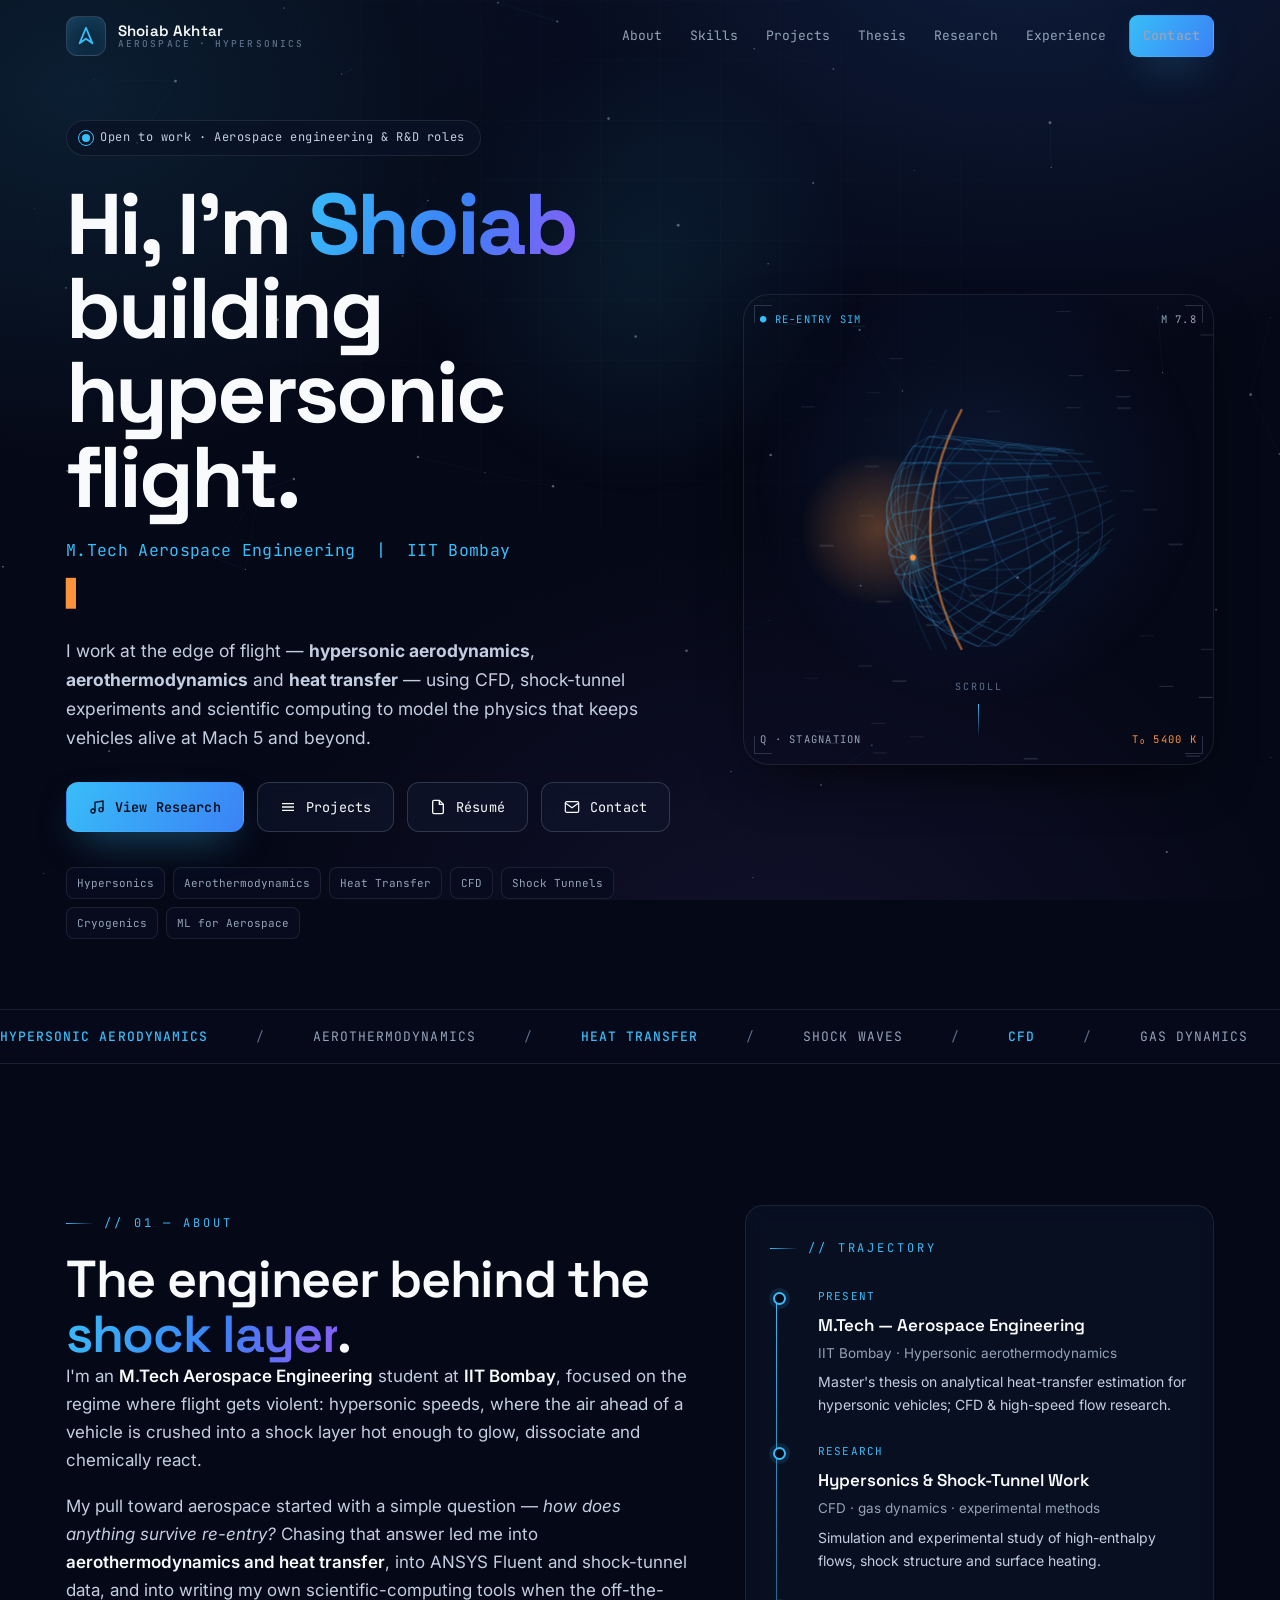
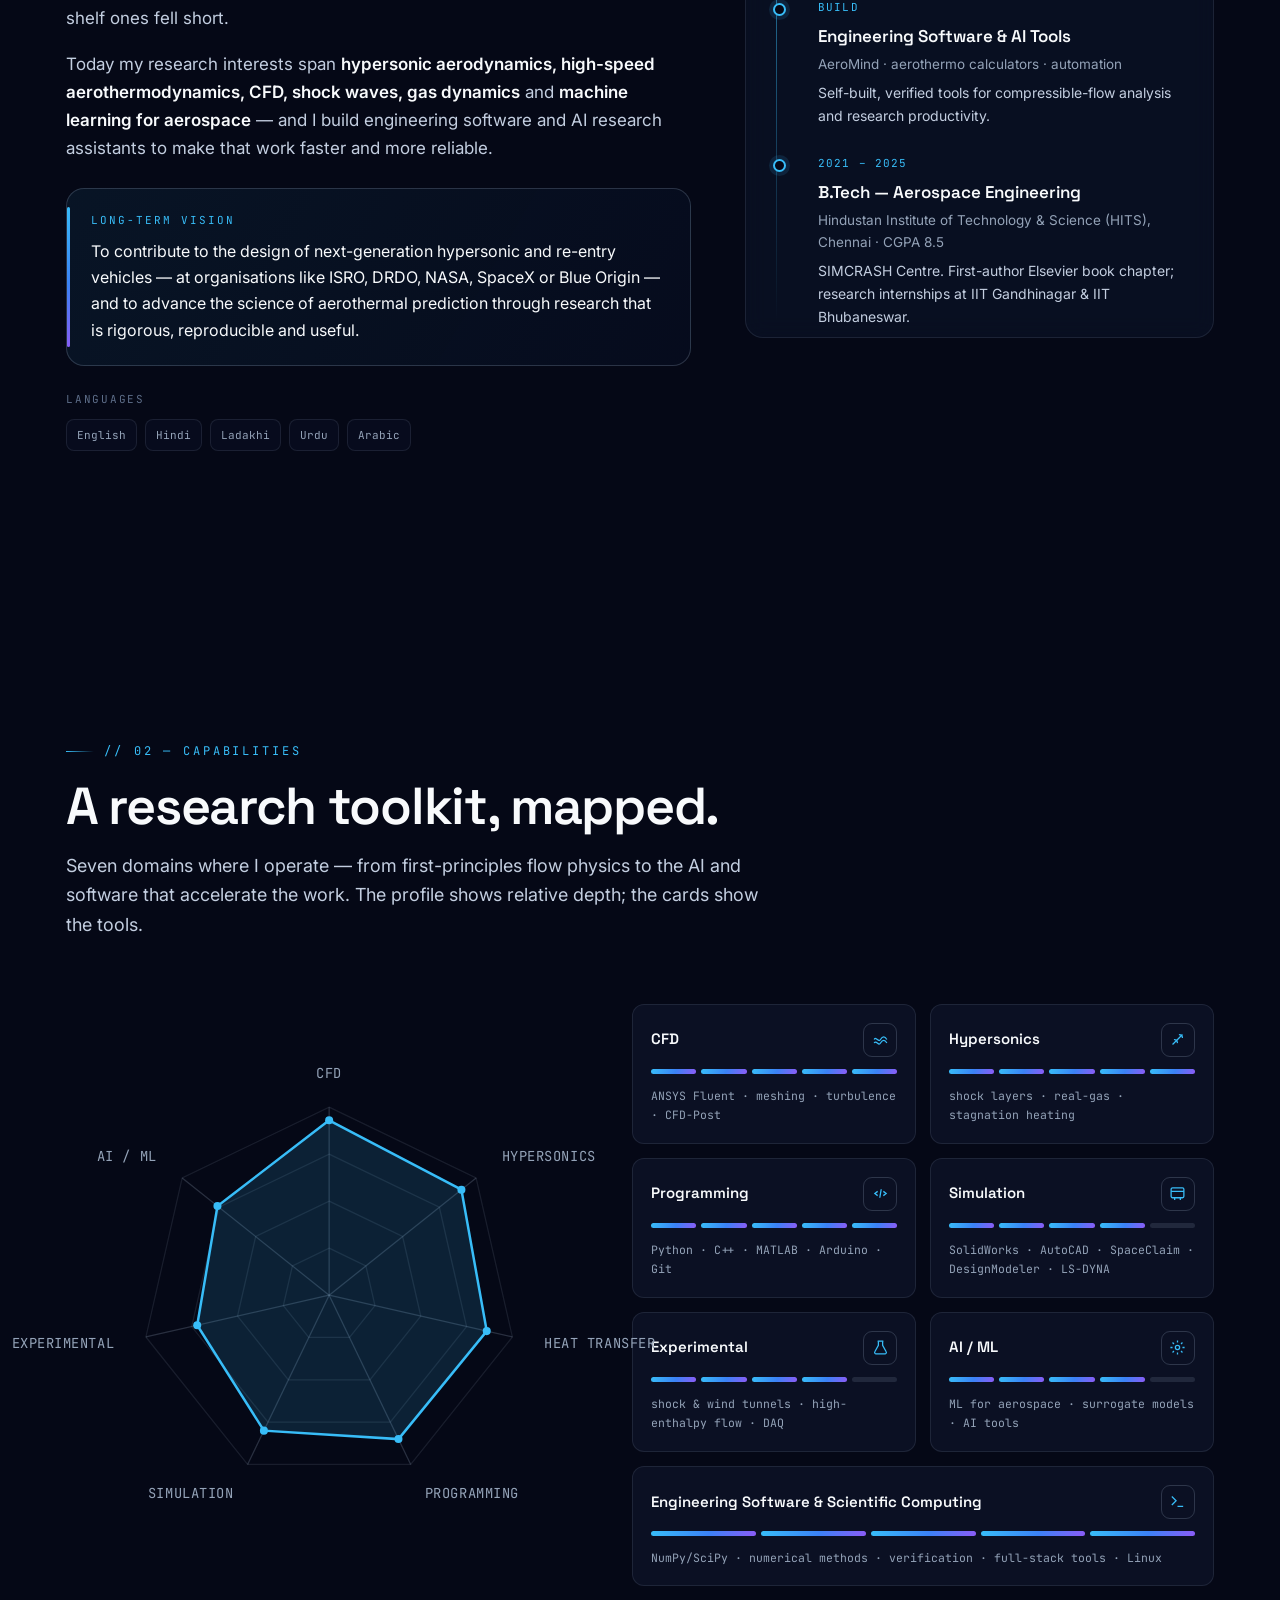
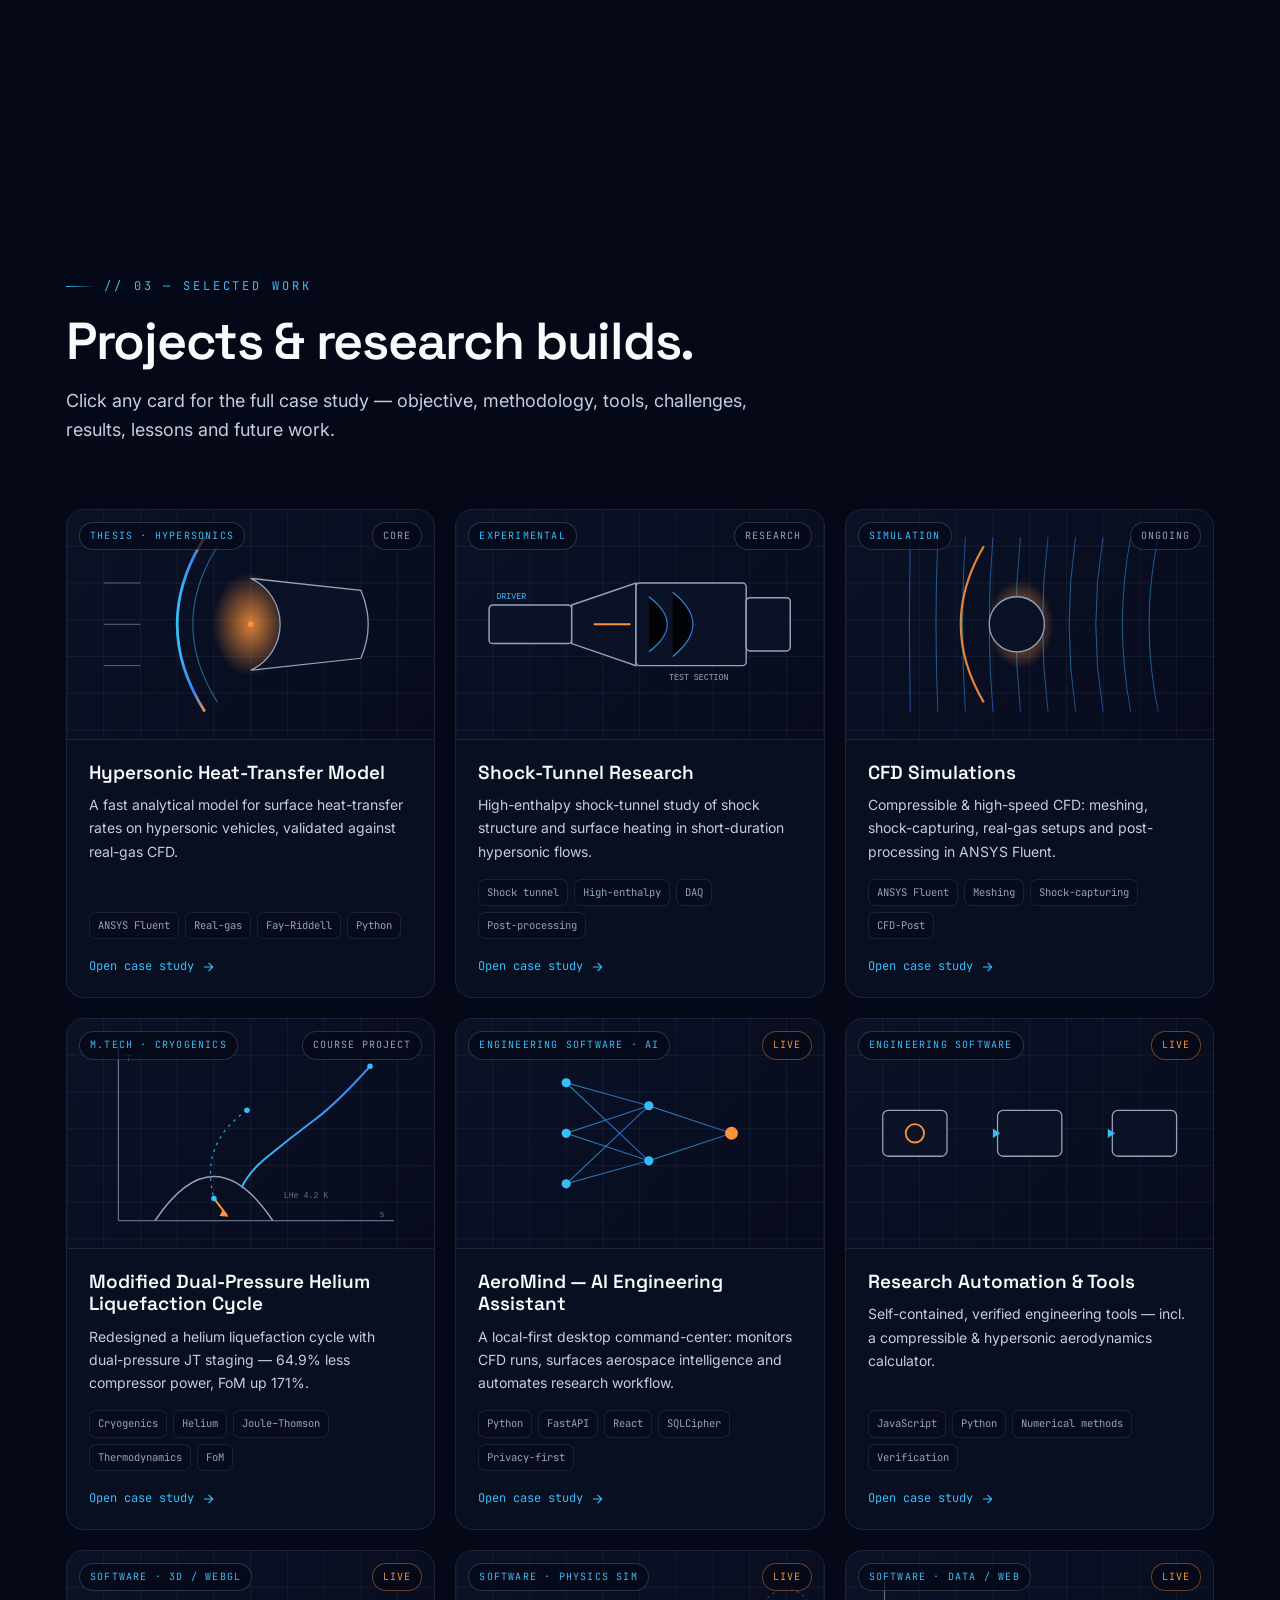
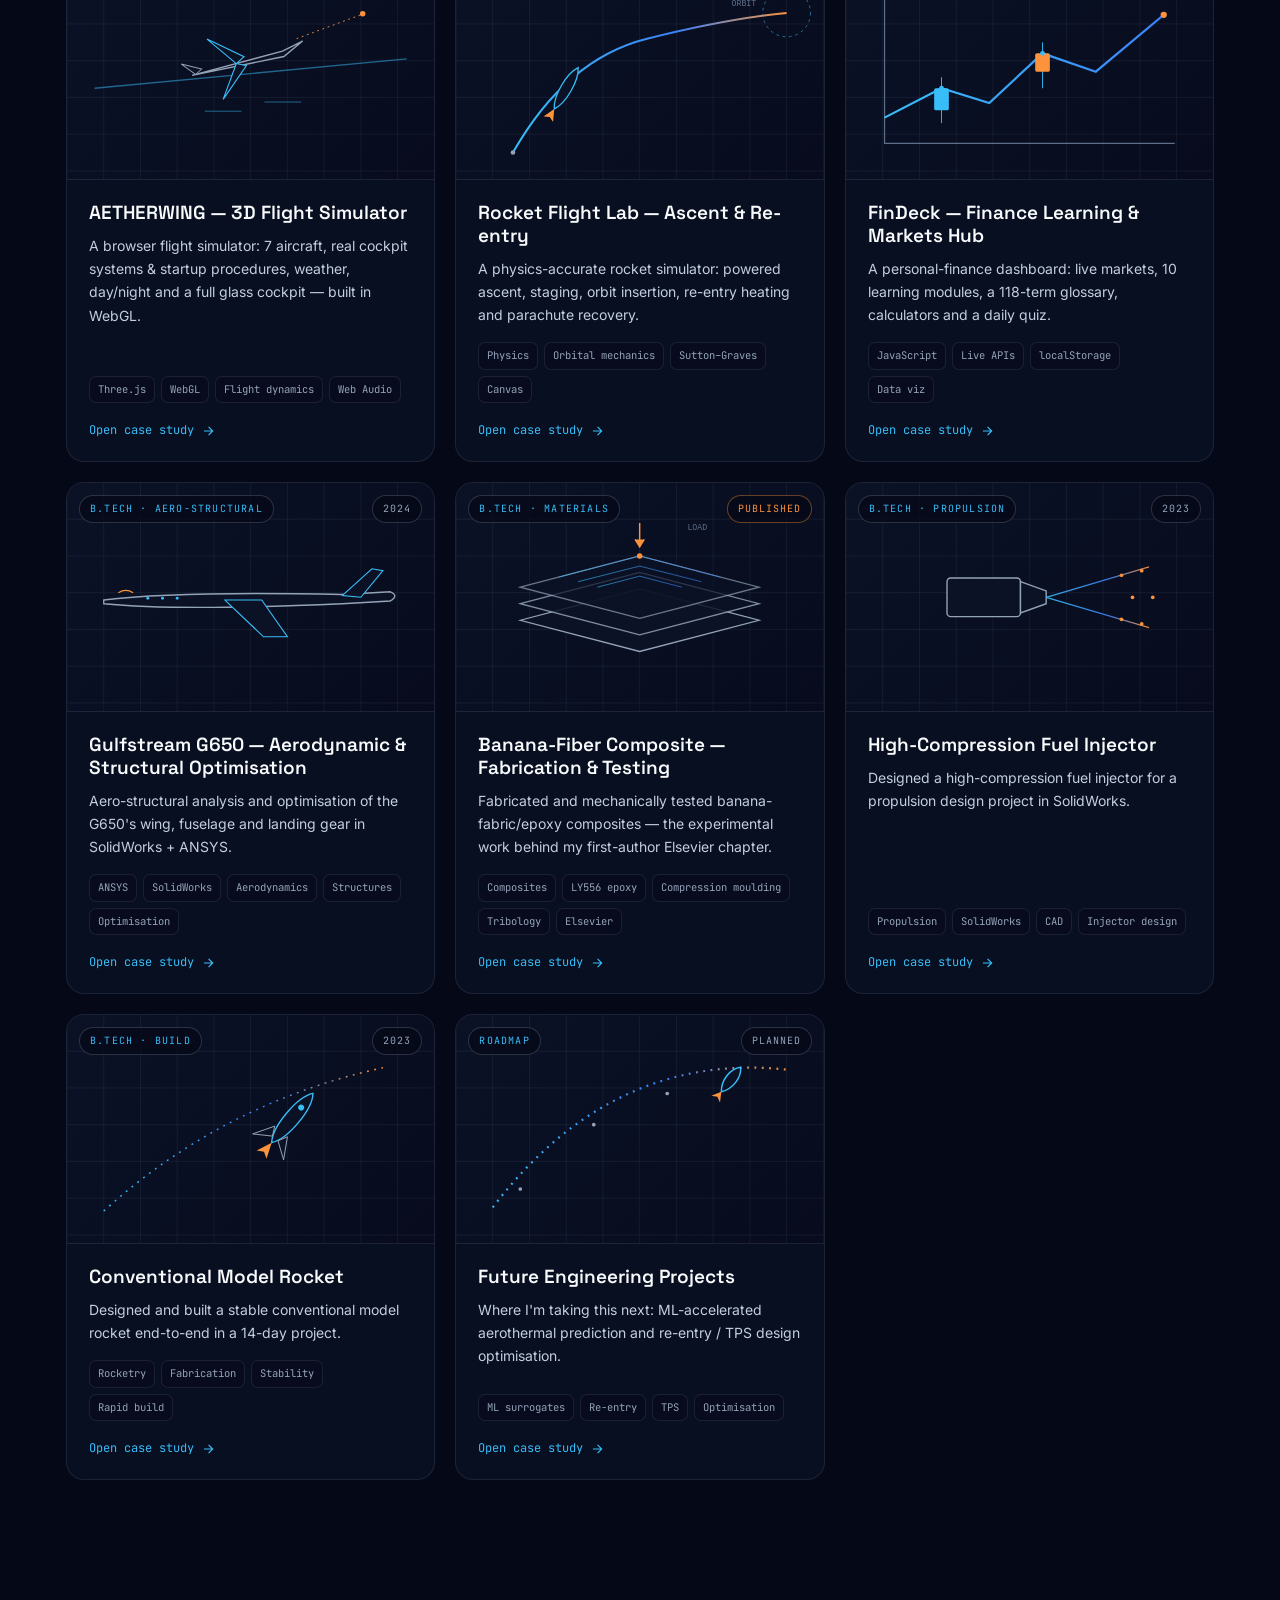
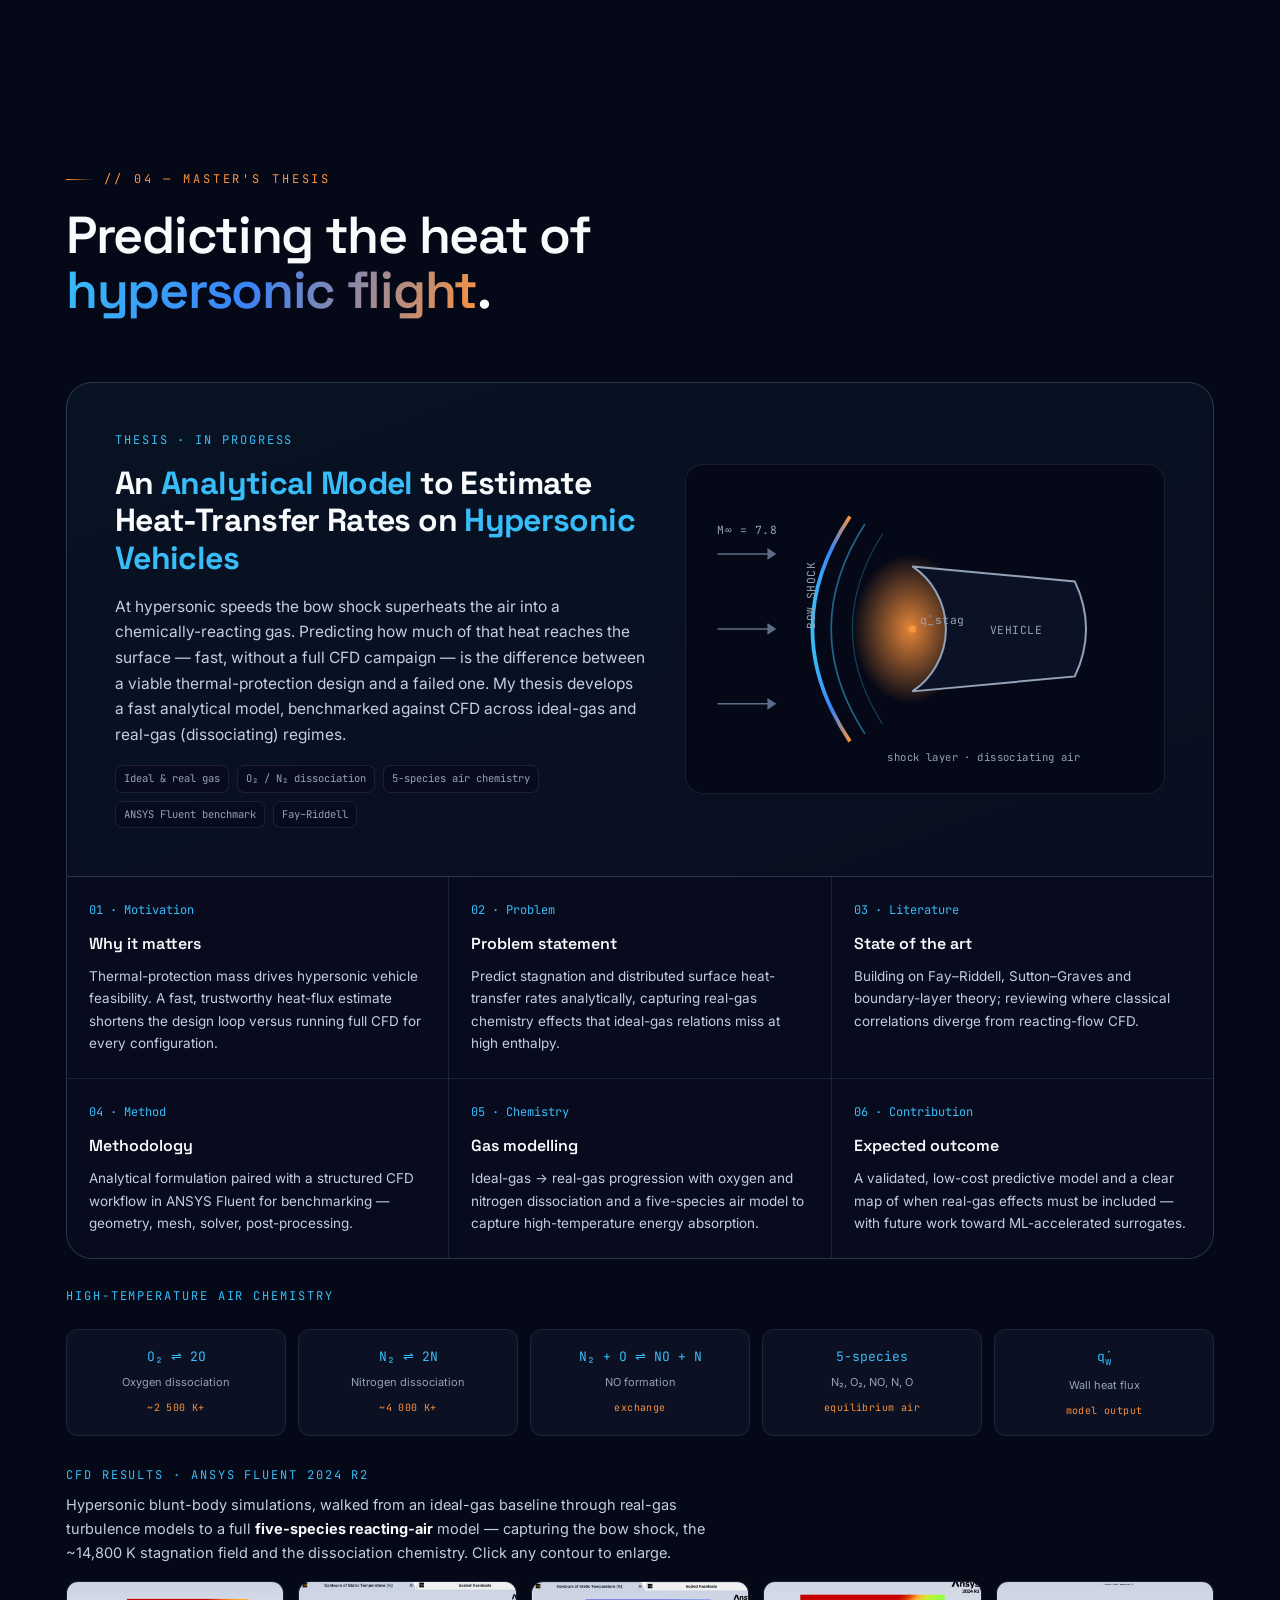
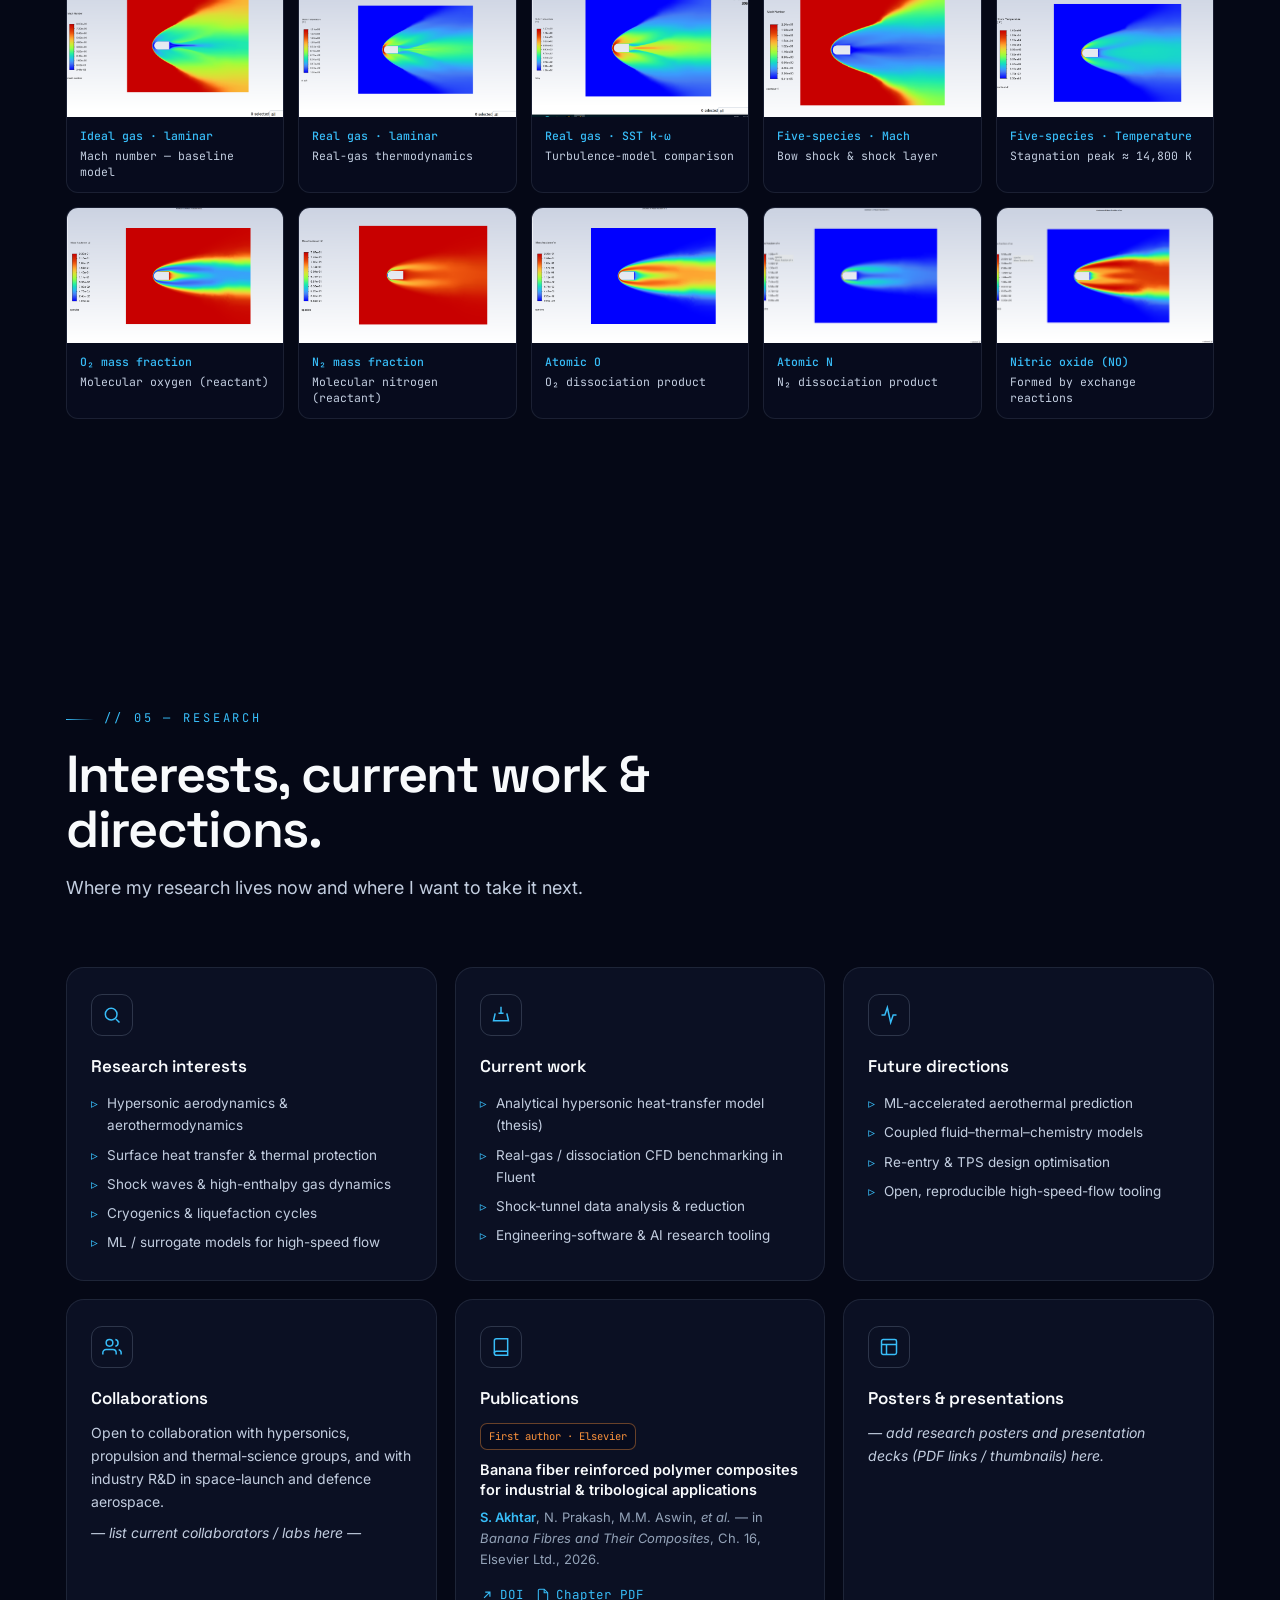
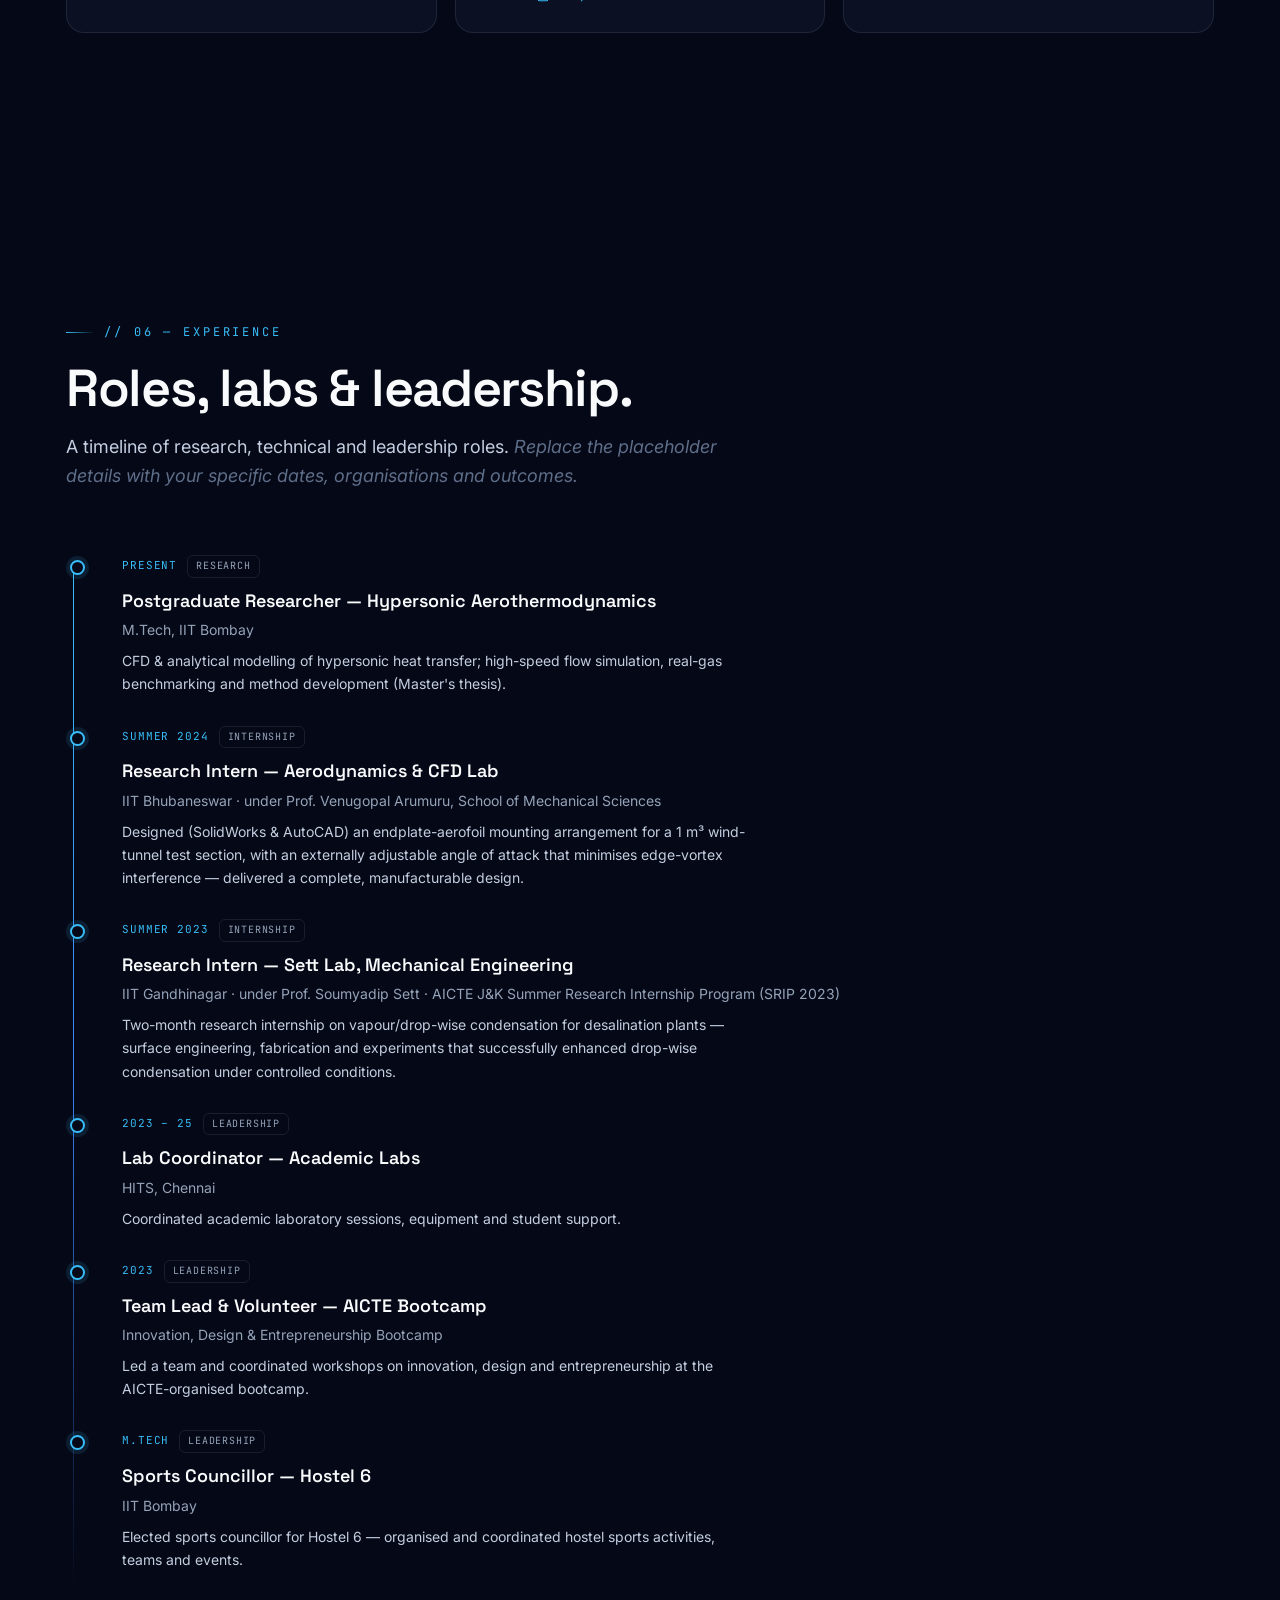
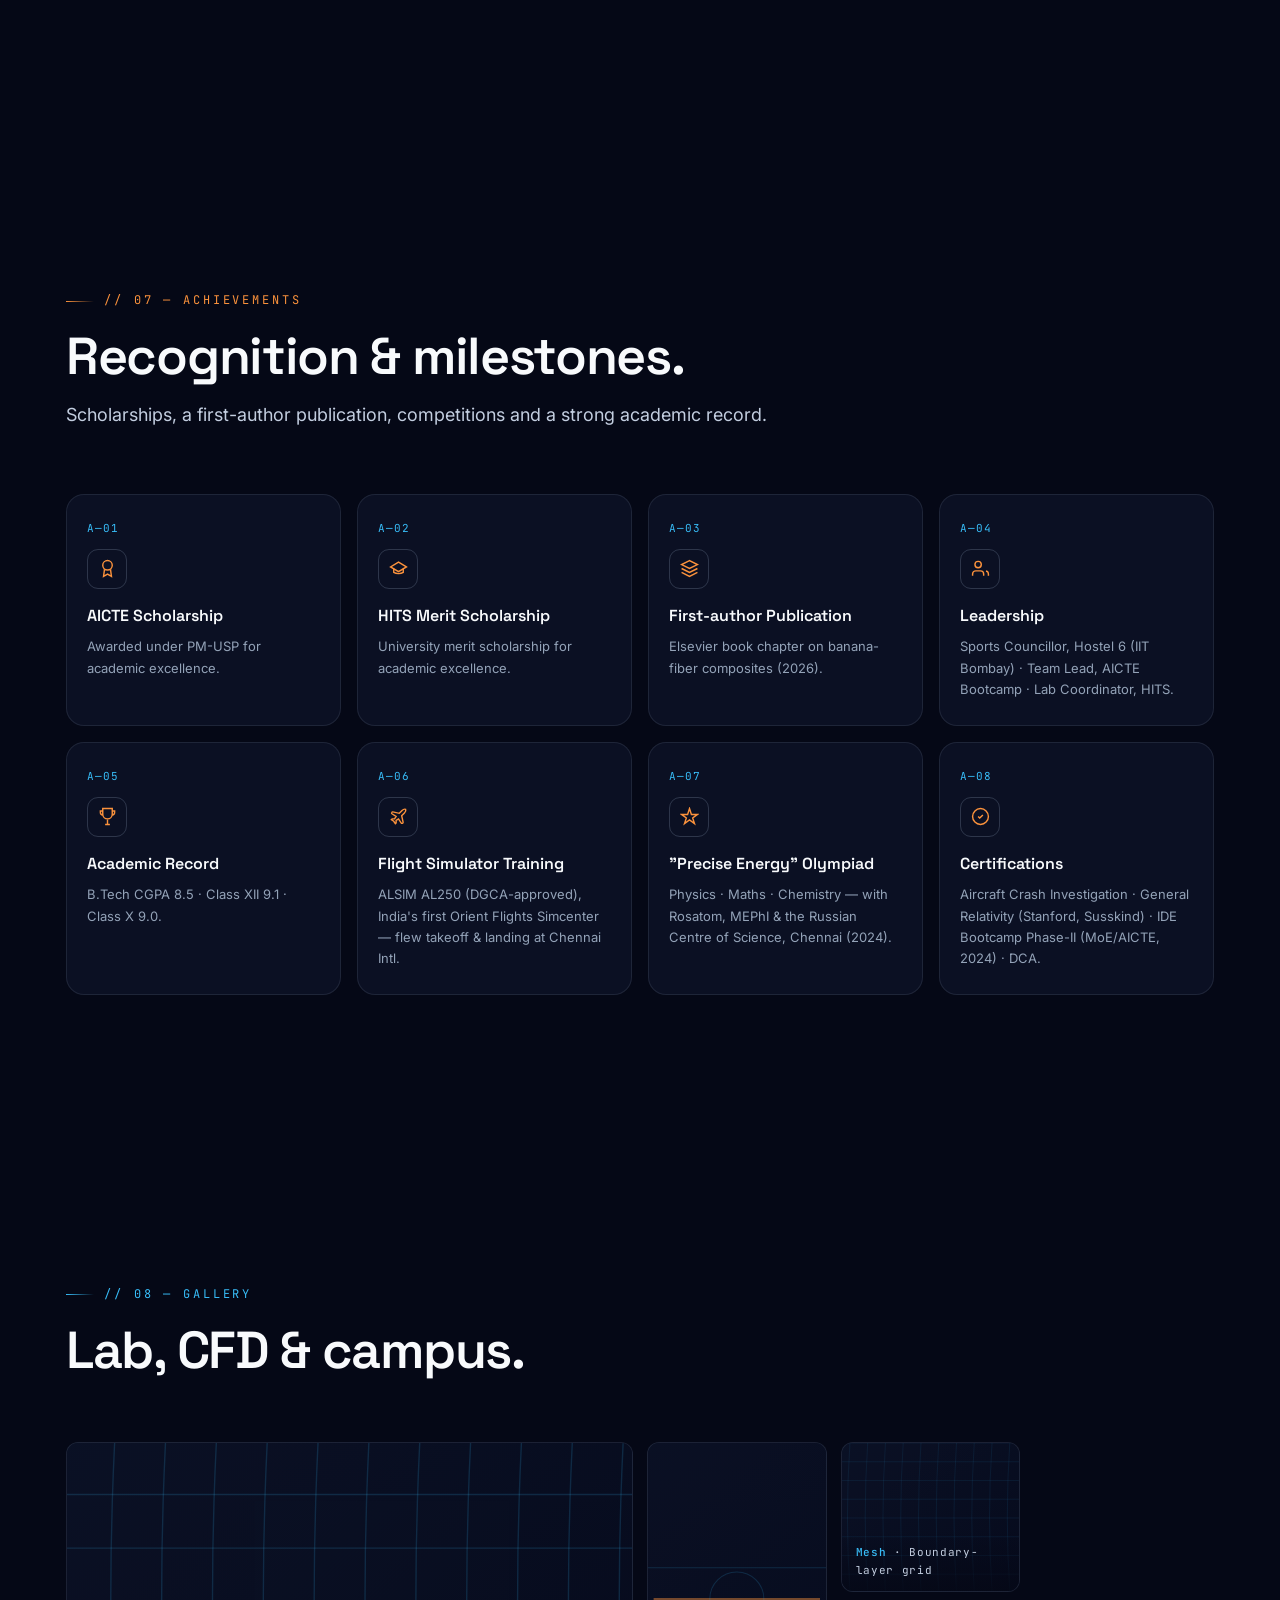
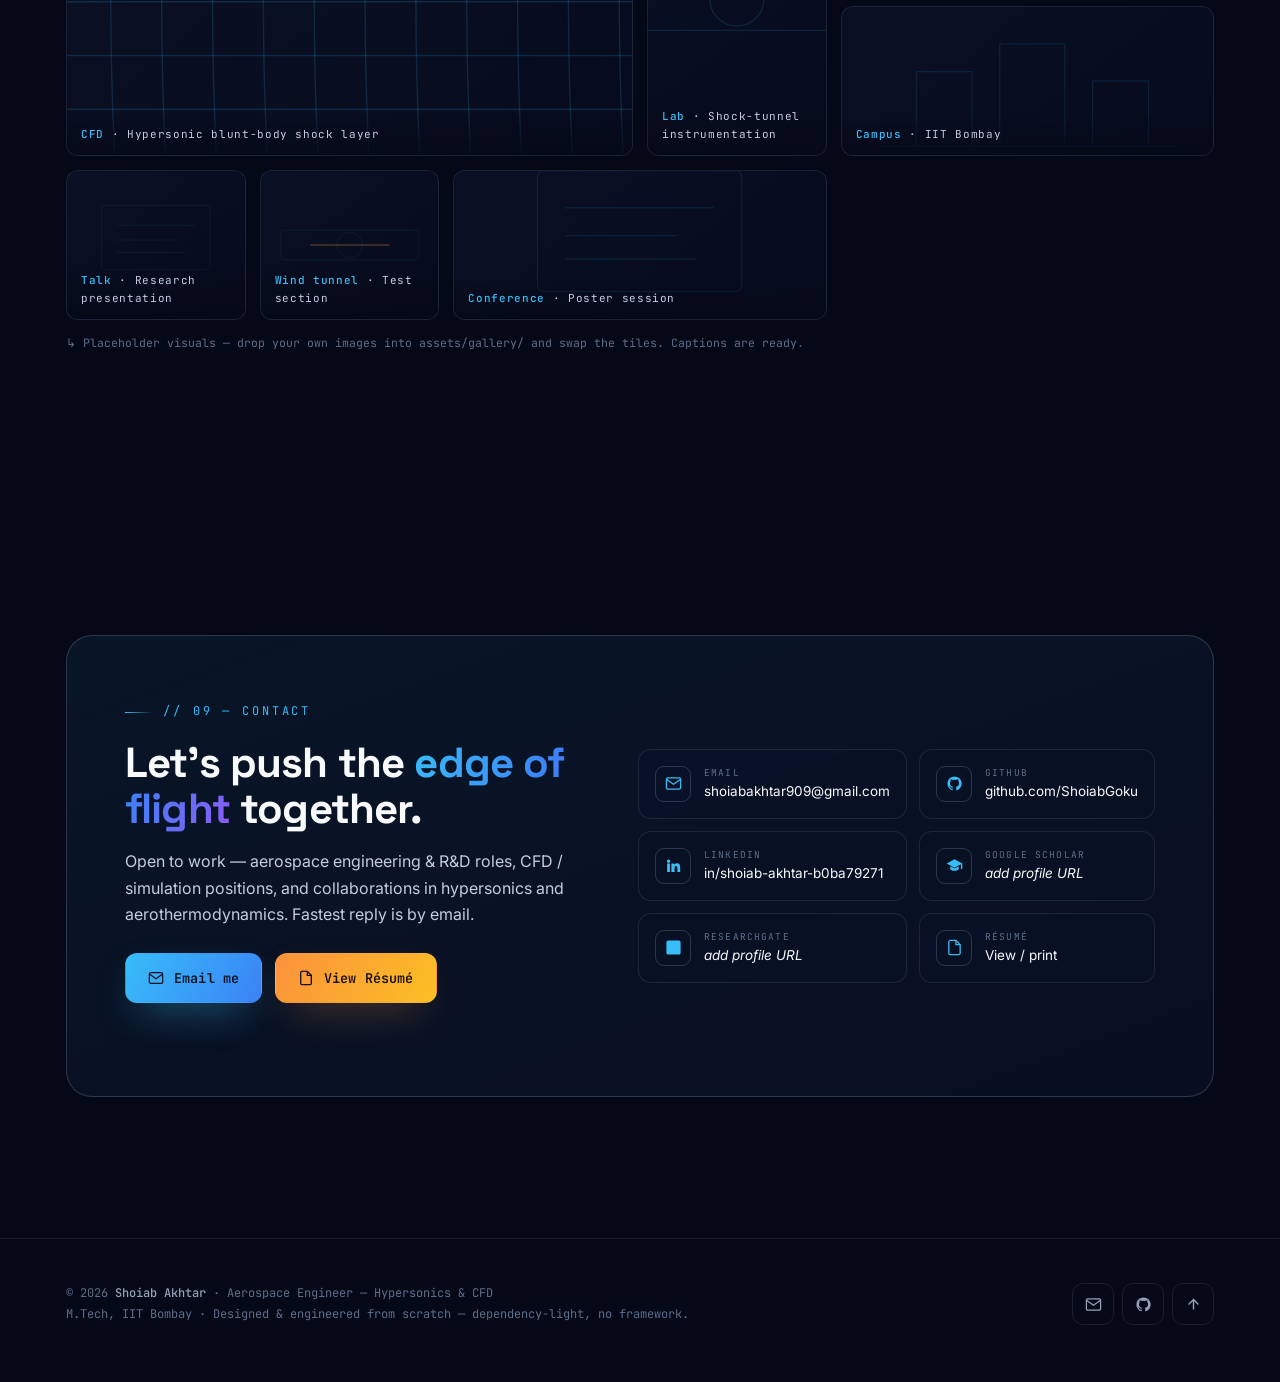
==== commit 877518d5: "Add GoatCounter visitor analytics (privacy-friendly, no cookies) Co-Authored-By: Claude Opus 4.8 <no" ====
--- a/index.html
+++ b/index.html
@@ -485,5 +485,9 @@
 </div>
 
 <script src="assets/js/app.js"></script>
+
+<!-- Visitor analytics (GoatCounter — privacy-friendly, no cookies) -->
+<script data-goatcounter="https://noor-hidayah.goatcounter.com/count"
+        async src="//gc.zgo.at/count.js"></script>
 </body>
 </html>
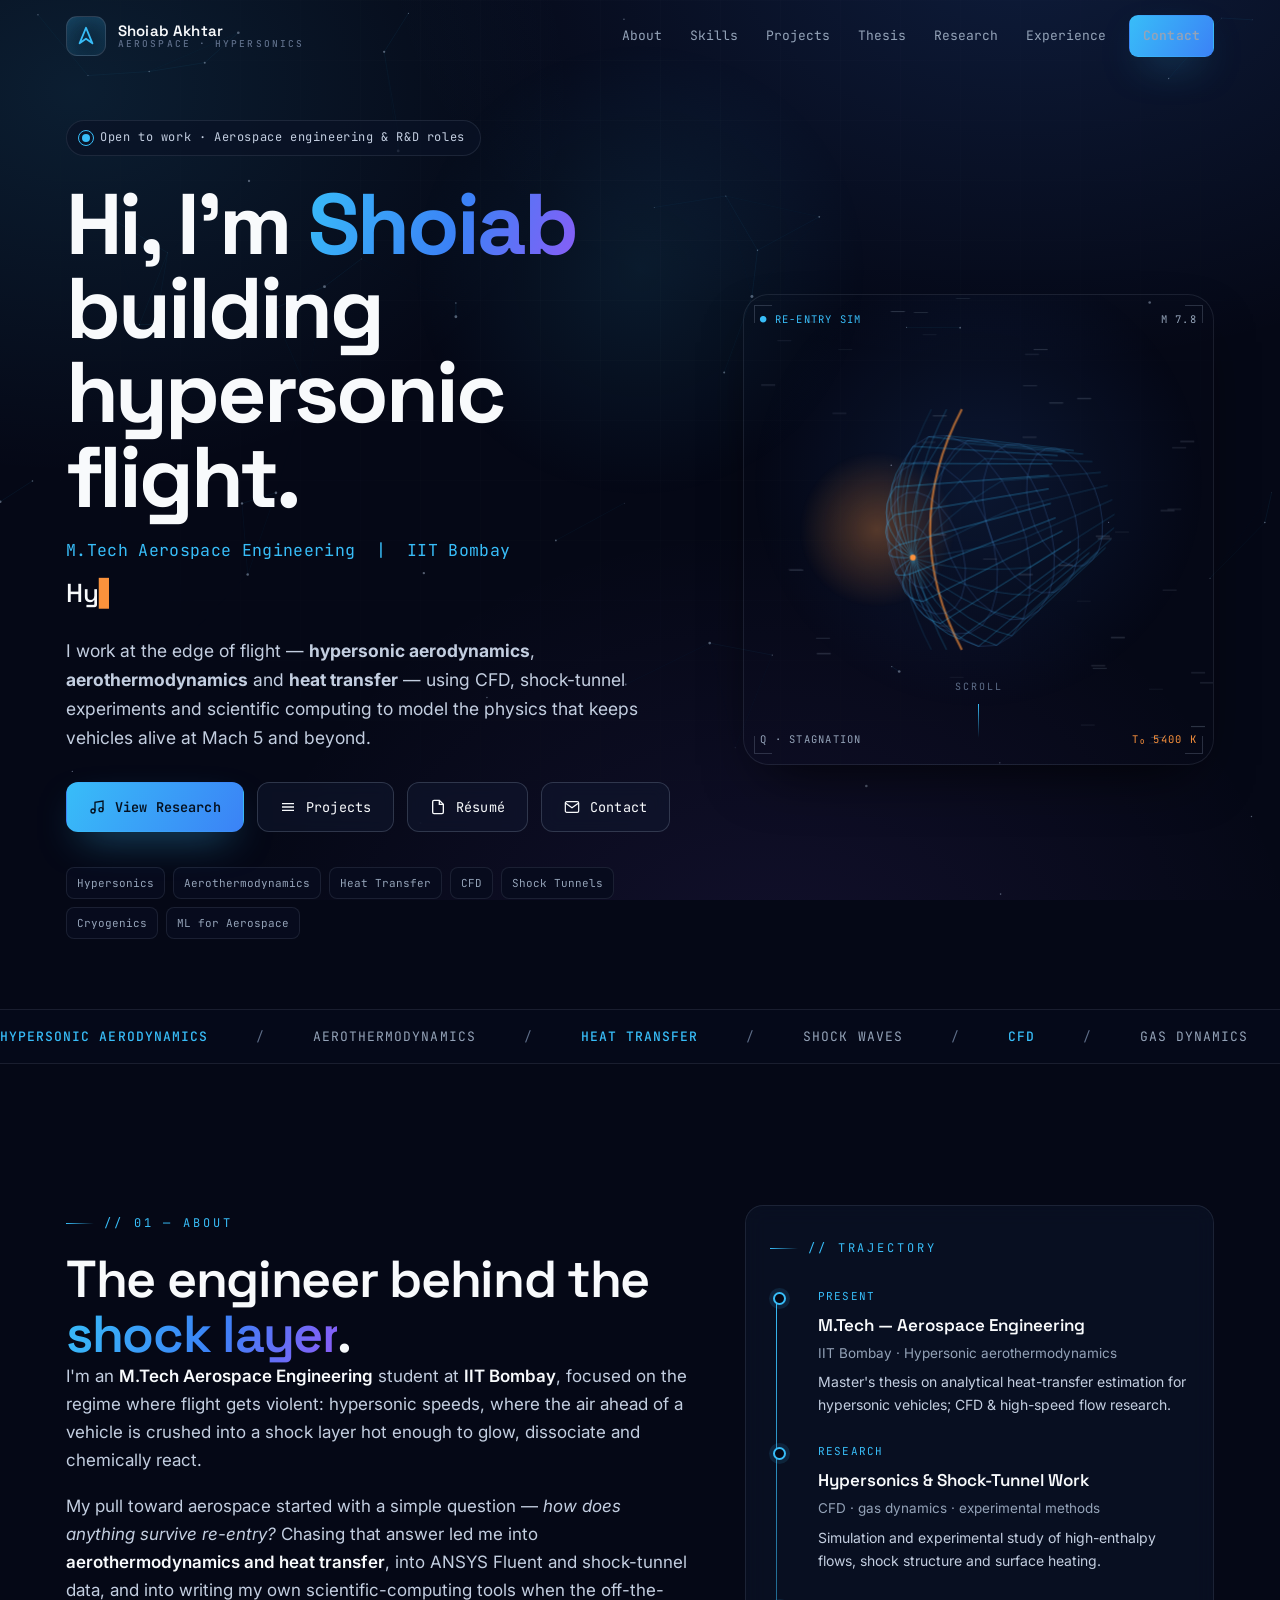
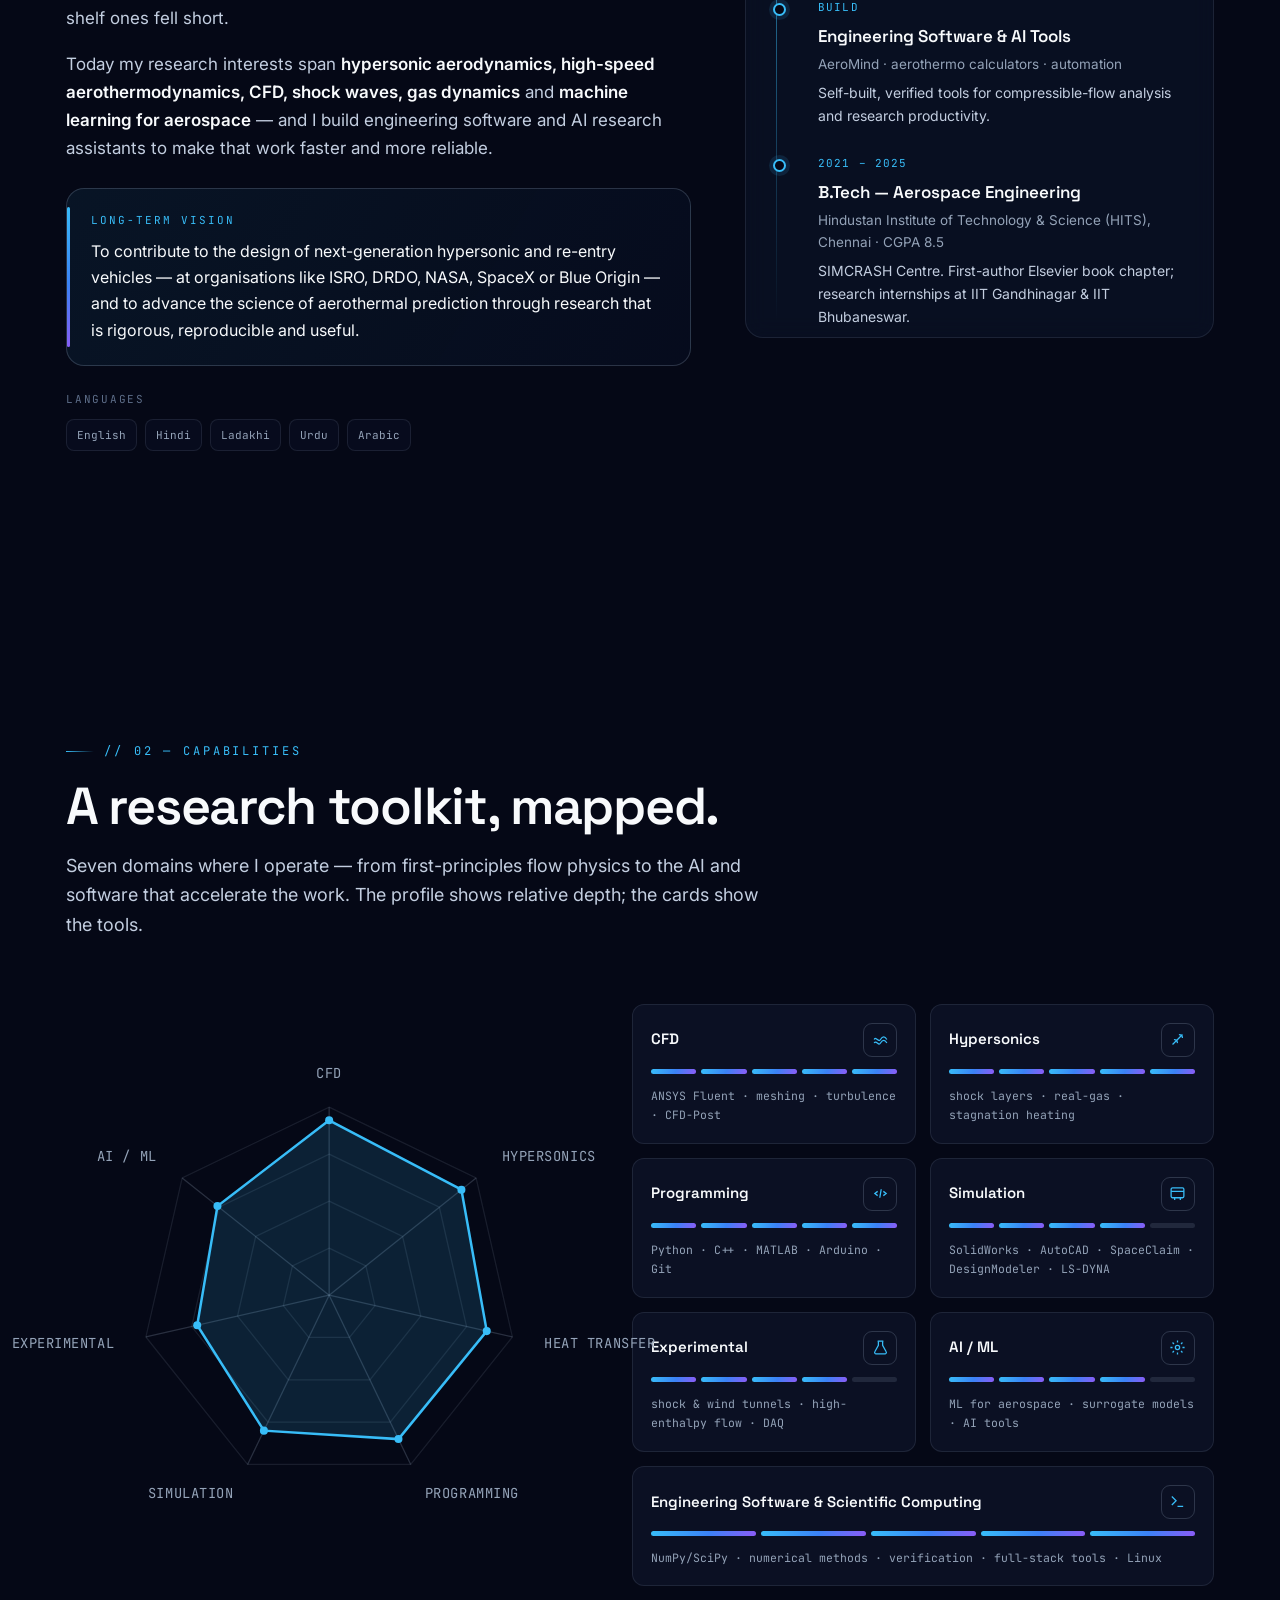
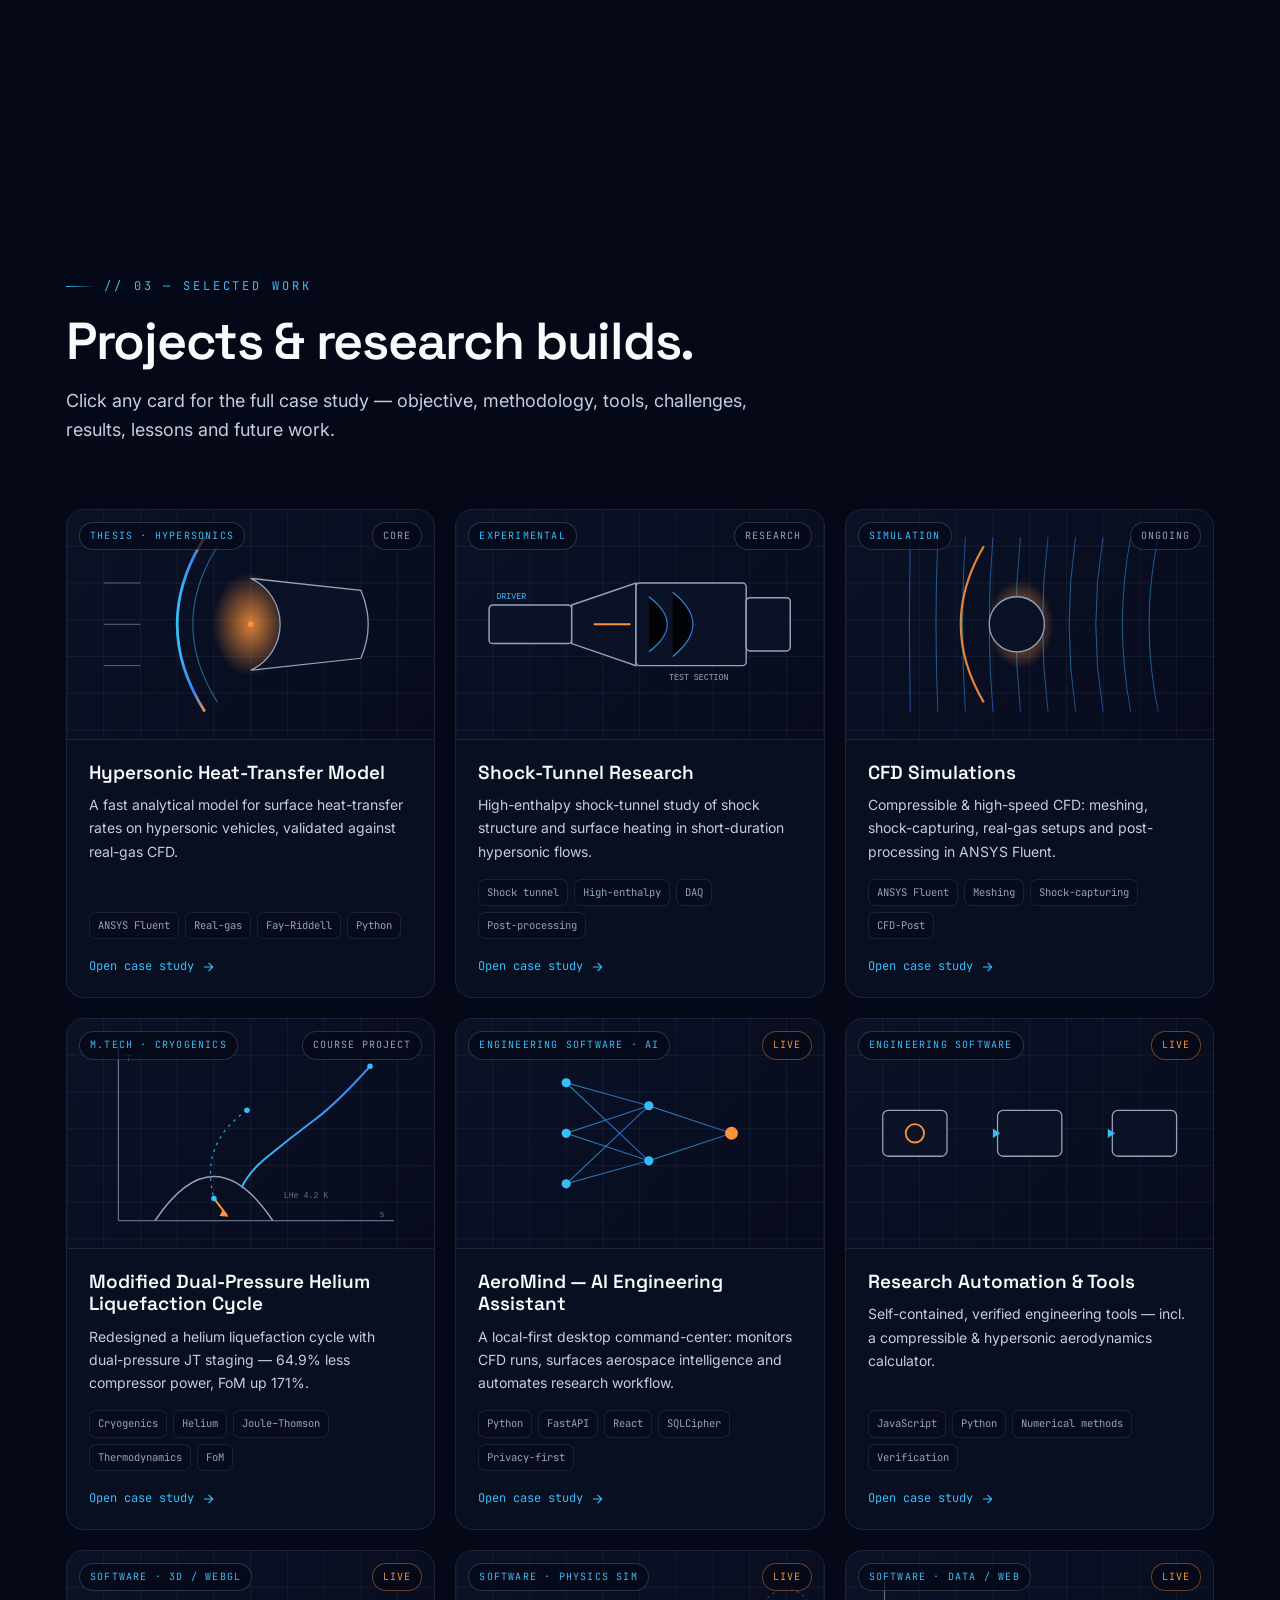
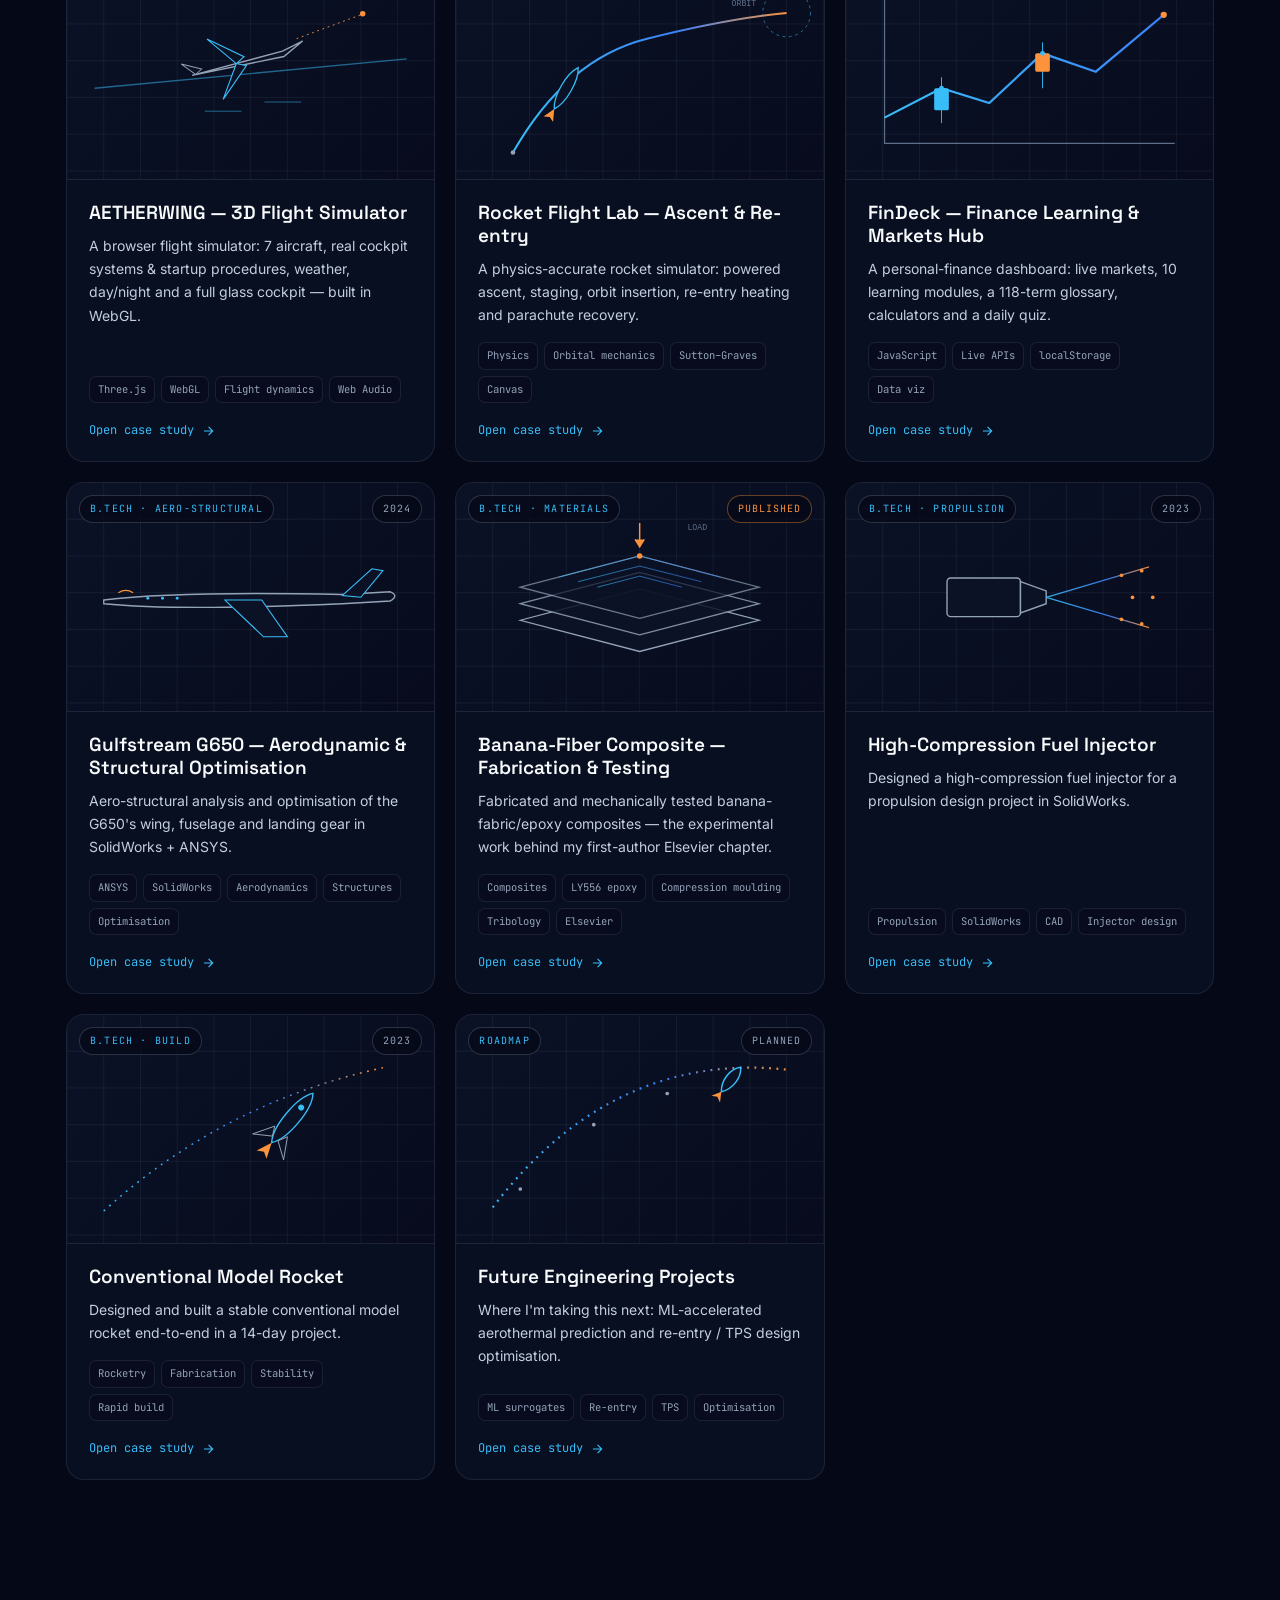
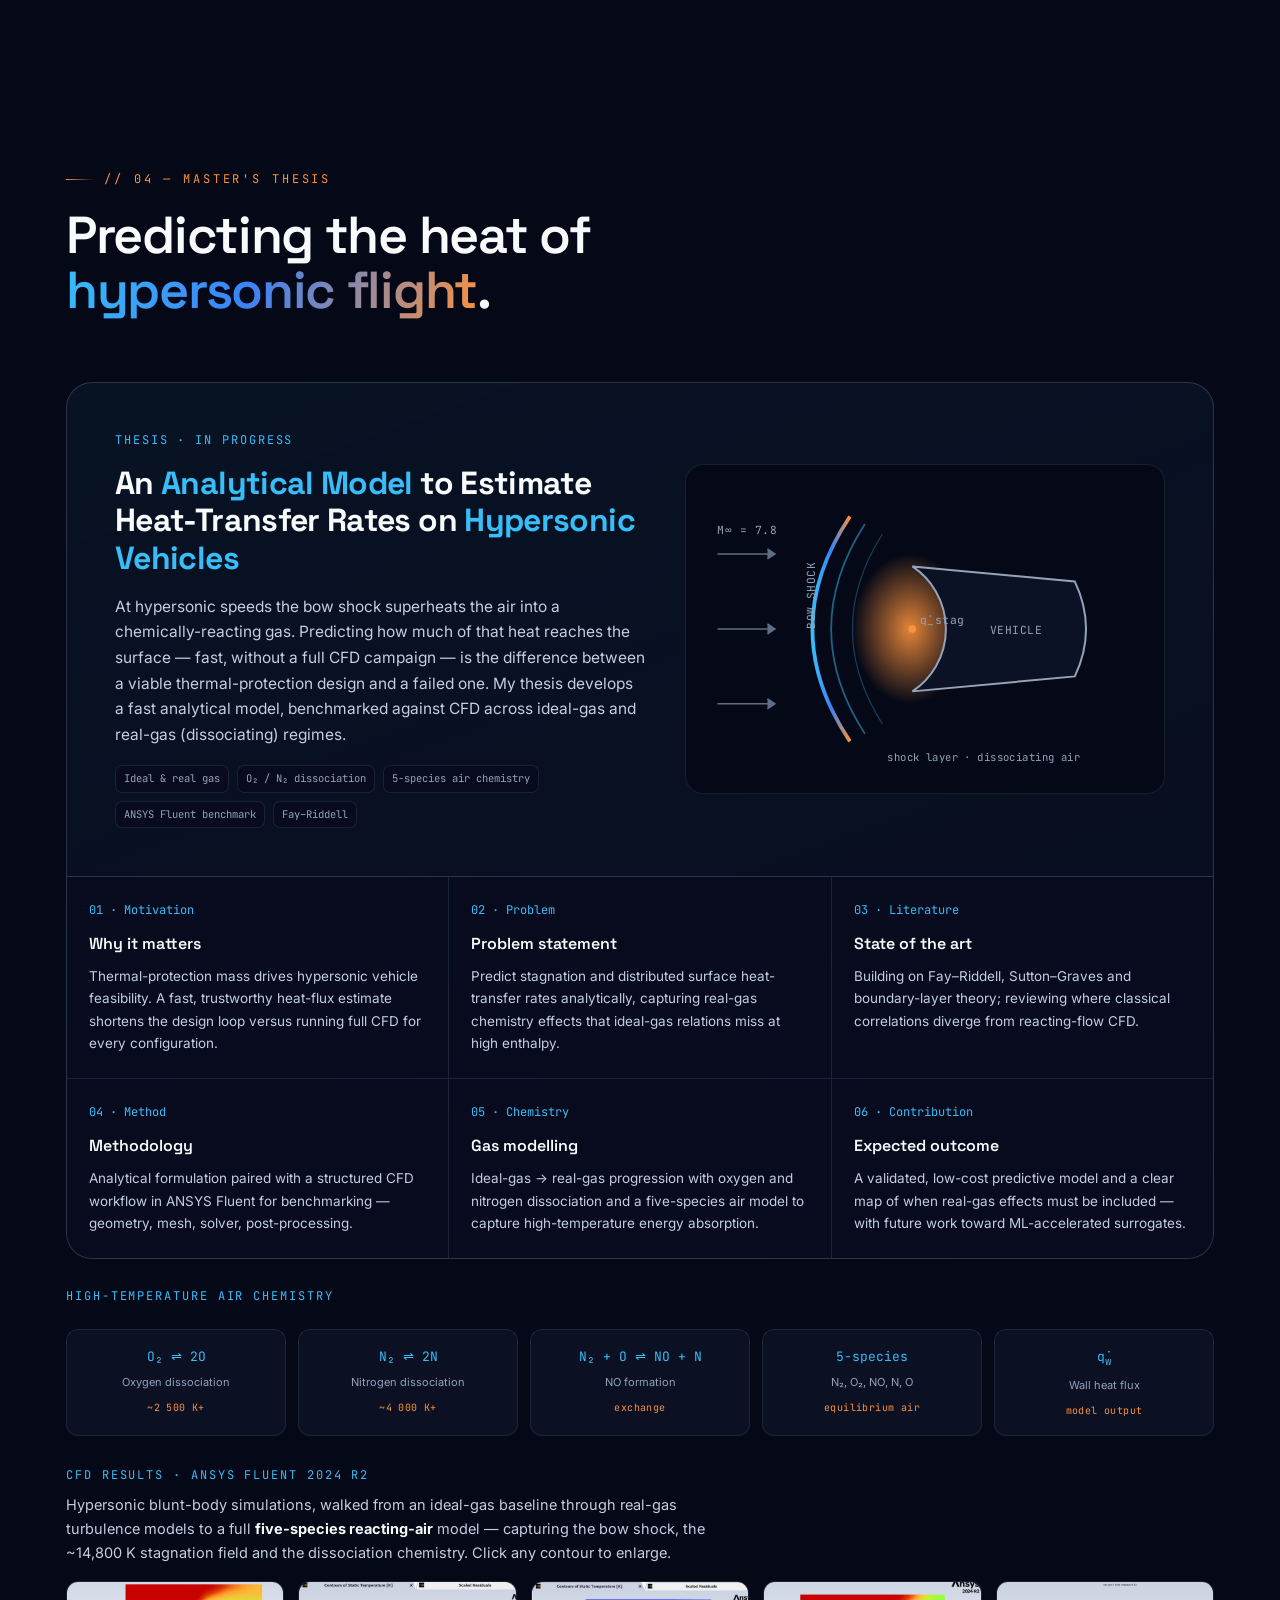
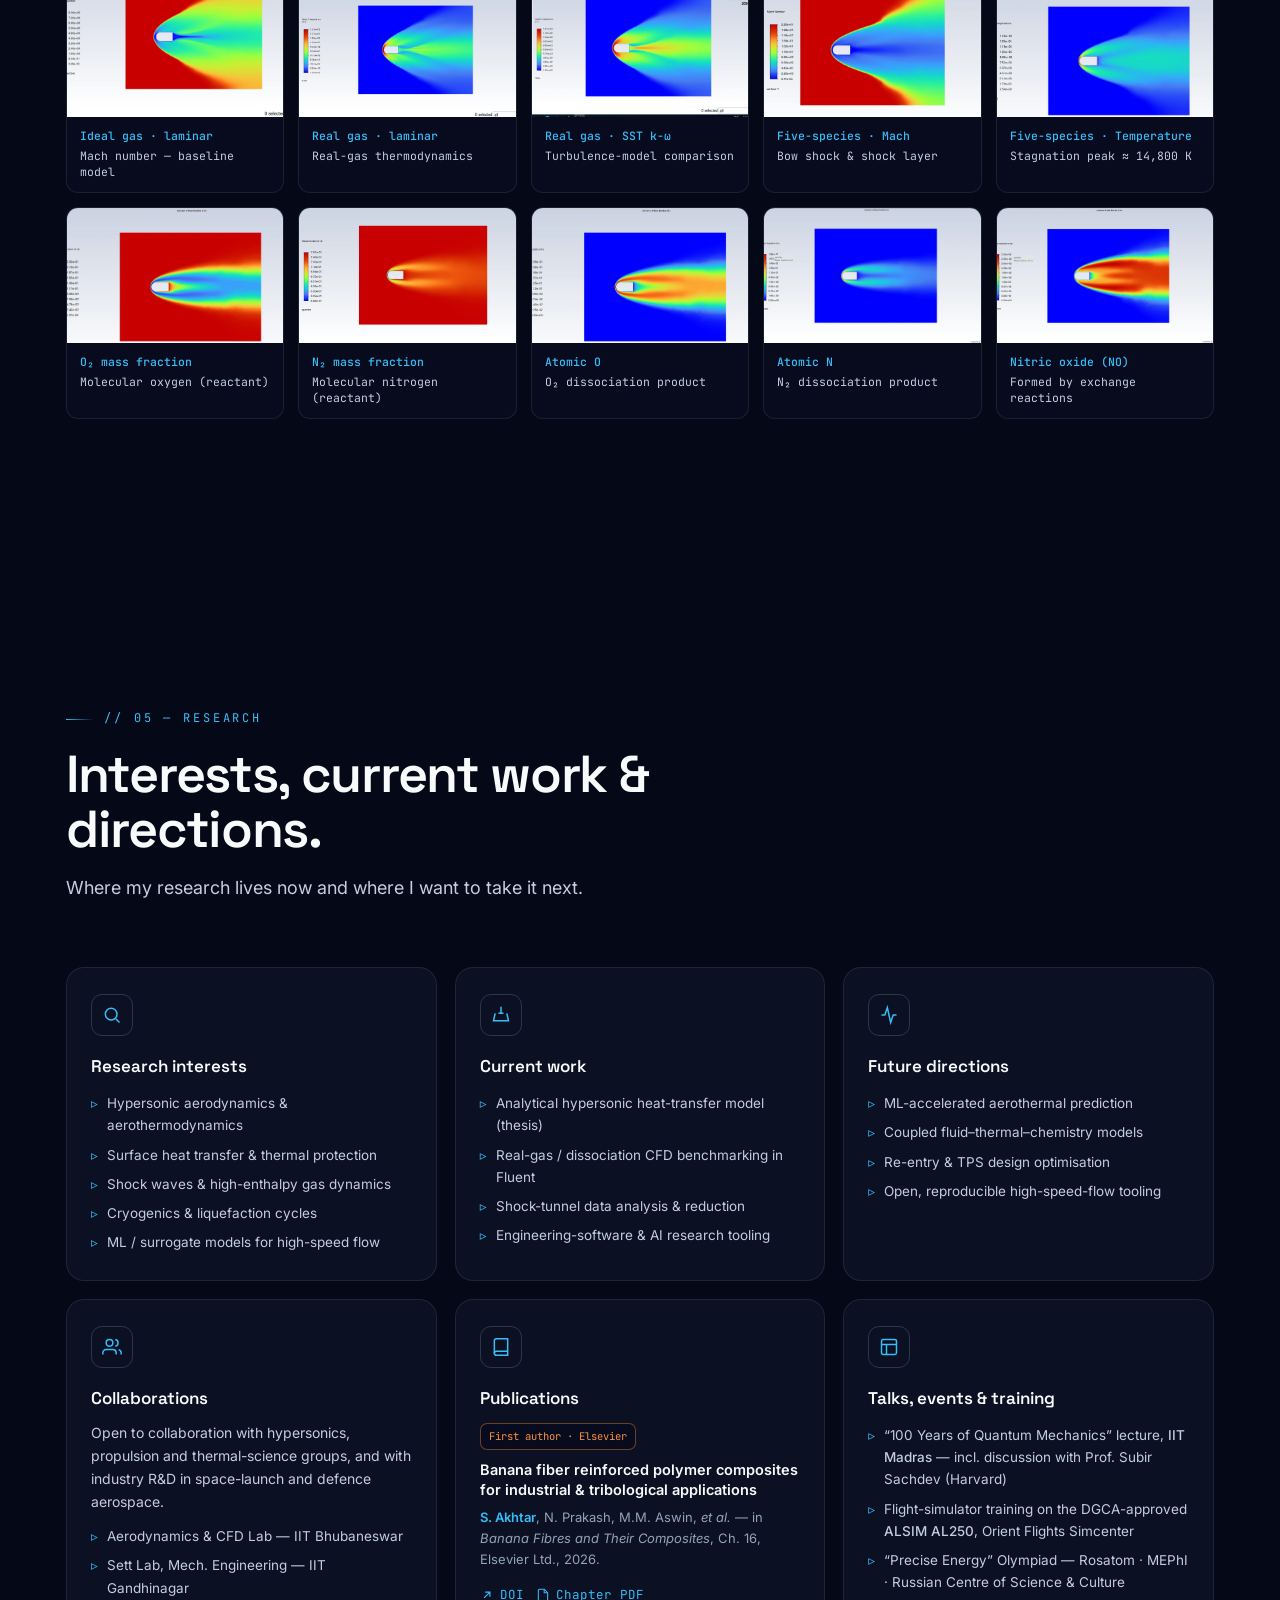
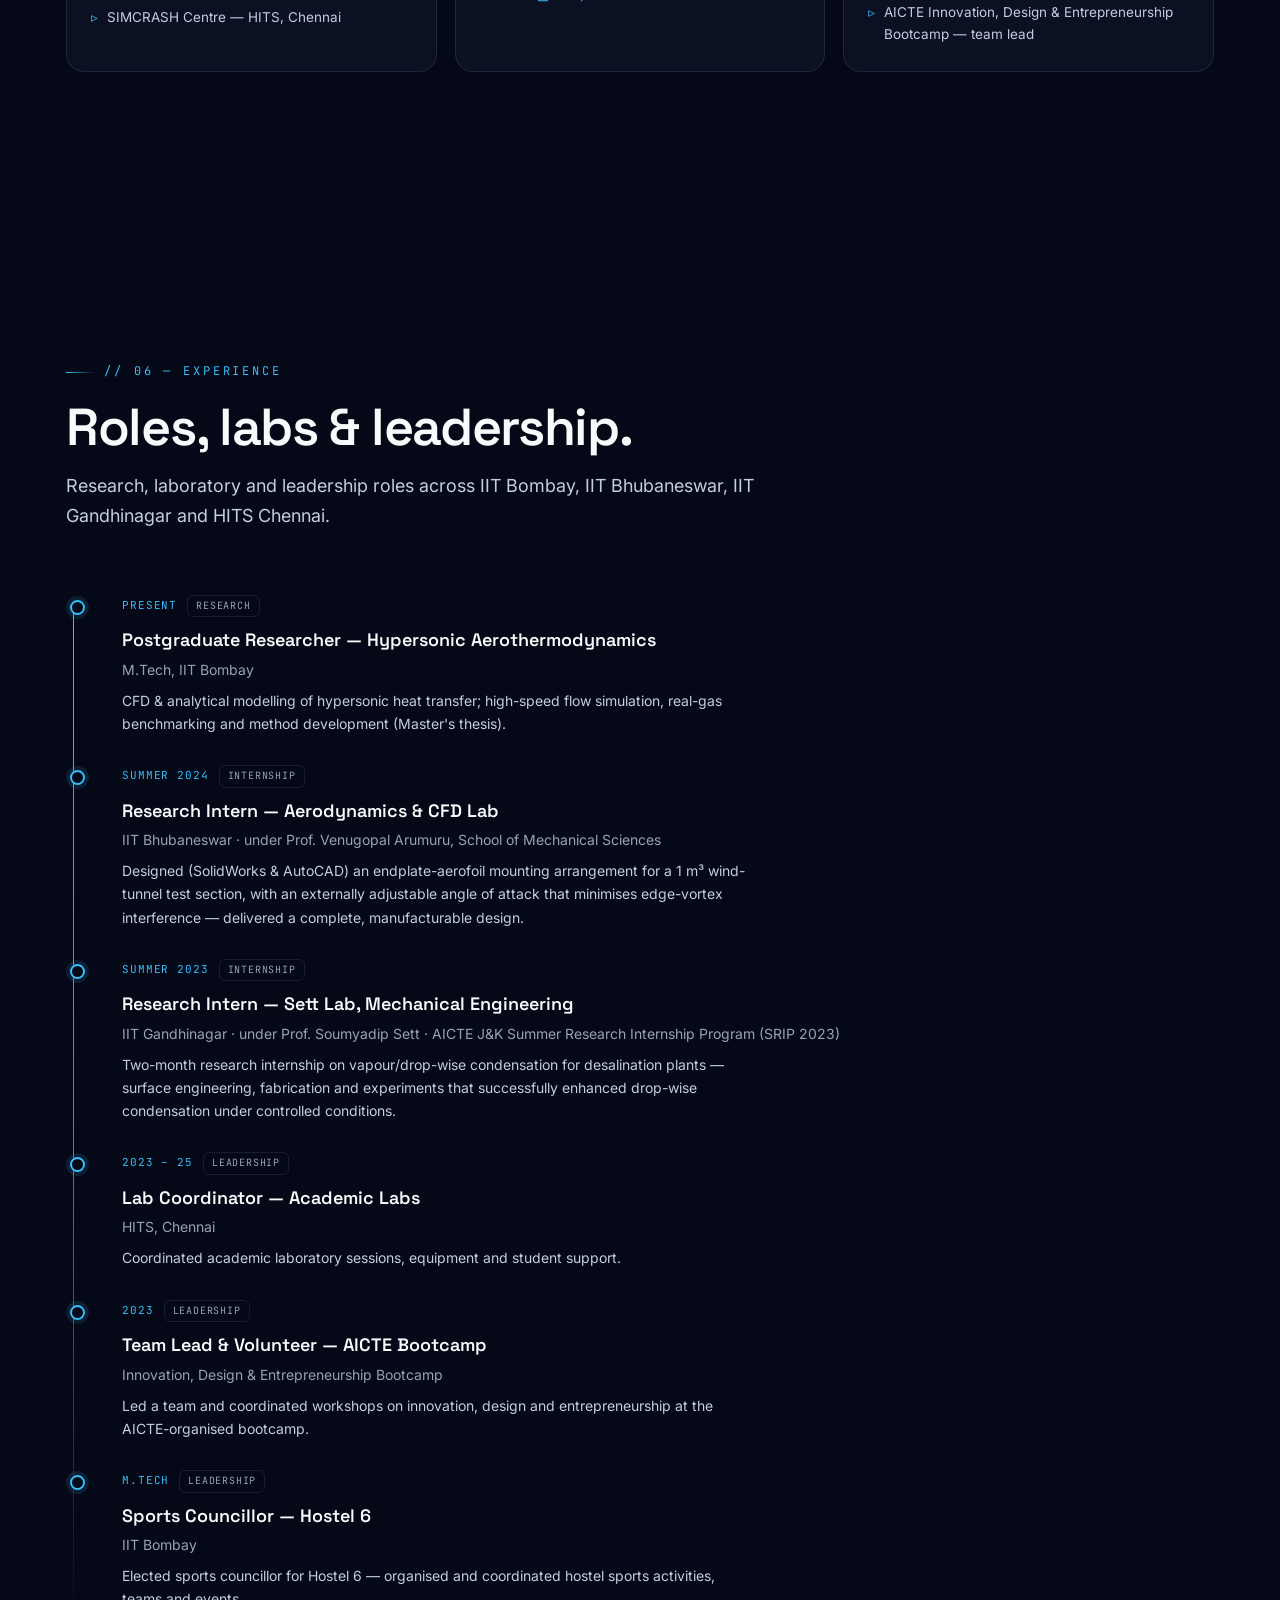
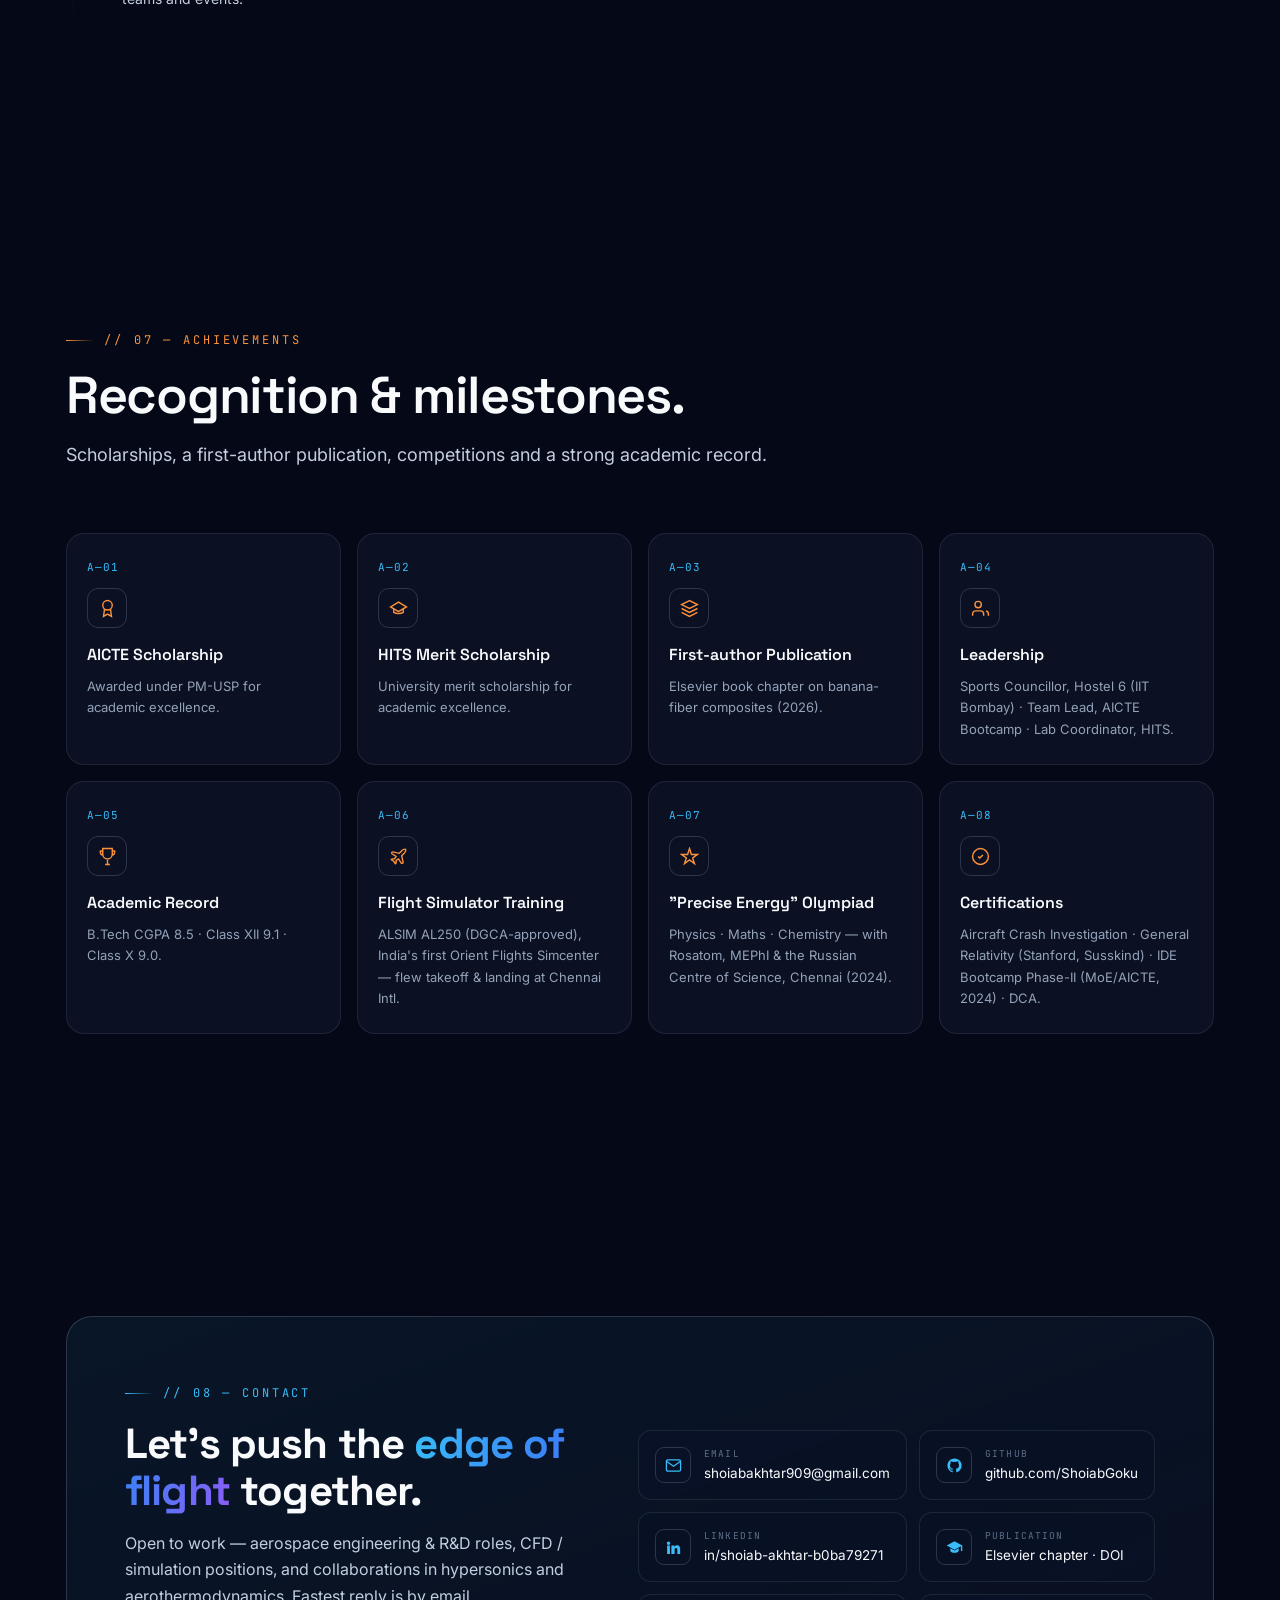
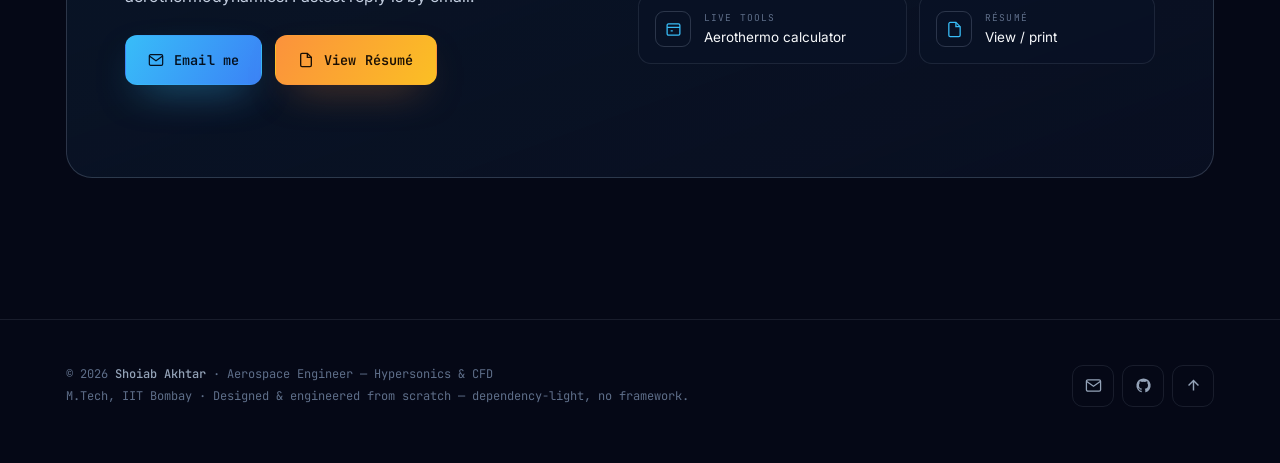
==== commit 244738ea: "Polish pass: remove all placeholder content, cut image weight 86%, add share card Content — every se" ====
--- a/index.html
+++ b/index.html
@@ -8,14 +8,22 @@
 <meta name="description" content="Shoiab Akhtar — M.Tech Aerospace Engineering, IIT Bombay. Hypersonic aerodynamics, high-speed aerothermodynamics, heat transfer and CFD. Building the future of hypersonic flight." />
 <meta name="author" content="Shoiab Akhtar" />
 <meta name="keywords" content="Shoiab Akhtar, aerospace engineer, hypersonics, aerothermodynamics, CFD, heat transfer, shock waves, IIT Bombay, ANSYS Fluent, scientific computing" />
-<link rel="canonical" href="https://shoiabgoku.github.io/portfolio/" />
+<link rel="canonical" href="https://shoiabgoku.github.io/portfolio-/" />
 
 <!-- Open Graph / Twitter -->
 <meta property="og:type" content="website" />
 <meta property="og:title" content="Shoiab Akhtar — Aerospace Engineer · Hypersonics &amp; CFD" />
 <meta property="og:description" content="M.Tech Aerospace Engineering, IIT Bombay. Hypersonics, aerothermodynamics, heat transfer & CFD research." />
-<meta property="og:url" content="https://shoiabgoku.github.io/portfolio/" />
+<meta property="og:url" content="https://shoiabgoku.github.io/portfolio-/" />
+<meta property="og:site_name" content="Shoiab Akhtar — Aerospace Engineer" />
+<meta property="og:image" content="https://shoiabgoku.github.io/portfolio-/assets/og.png" />
+<meta property="og:image:width" content="1200" />
+<meta property="og:image:height" content="630" />
+<meta property="og:image:alt" content="Shoiab Akhtar — Aerospace Engineer, Hypersonics &amp; CFD, M.Tech IIT Bombay" />
 <meta name="twitter:card" content="summary_large_image" />
+<meta name="twitter:title" content="Shoiab Akhtar — Aerospace Engineer · Hypersonics &amp; CFD" />
+<meta name="twitter:description" content="M.Tech Aerospace Engineering, IIT Bombay. Hypersonics, aerothermodynamics, heat transfer & CFD research." />
+<meta name="twitter:image" content="https://shoiabgoku.github.io/portfolio-/assets/og.png" />
 
 <!-- Favicon (inline SVG) -->
 <link rel="icon" href="data:image/svg+xml,%3Csvg xmlns='http://www.w3.org/2000/svg' viewBox='0 0 32 32'%3E%3Crect width='32' height='32' rx='7' fill='%23050816'/%3E%3Cpath d='M16 5l9 22-9-6-9 6z' fill='none' stroke='%2338BDF8' stroke-width='2' stroke-linejoin='round'/%3E%3C/svg%3E" />
@@ -49,6 +57,8 @@
     <div class="pre-txt">Initializing flight deck</div>
   </div>
 </div>
+
+<a class="skip-link" href="#about">Skip to content</a>
 
 <div class="bg-field"></div>
 <canvas id="bg-canvas"></canvas>
@@ -305,16 +315,16 @@
         <p style="color:var(--ink-soft);font-size:14.5px;margin-top:7px;max-width:74ch;">Hypersonic blunt-body simulations, walked from an ideal-gas baseline through real-gas turbulence models to a full <strong style="color:var(--ink)">five-species reacting-air</strong> model — capturing the bow shock, the ~14,800&nbsp;K stagnation field and the dissociation chemistry. Click any contour to enlarge.</p>
       </div>
       <div class="cfd-grid">
-        <figure class="cfd-fig" data-full="assets/mtp/01-ideal-gas-mach.png" tabindex="0" role="button" aria-label="Enlarge: ideal-gas laminar Mach contour"><div class="imgwrap"><img loading="lazy" src="assets/mtp/01-ideal-gas-mach.png" alt="Ideal-gas laminar Mach number contour over a blunt body"></div><figcaption class="cfd-cap"><b>Ideal gas · laminar</b>Mach number — baseline model</figcaption></figure>
-        <figure class="cfd-fig" data-full="assets/mtp/02-real-gas-laminar.png" tabindex="0" role="button" aria-label="Enlarge: real-gas laminar contour"><div class="imgwrap"><img loading="lazy" src="assets/mtp/02-real-gas-laminar.png" alt="Real-gas laminar contour"></div><figcaption class="cfd-cap"><b>Real gas · laminar</b>Real-gas thermodynamics</figcaption></figure>
-        <figure class="cfd-fig" data-full="assets/mtp/03-real-gas-sst-komega.png" tabindex="0" role="button" aria-label="Enlarge: real-gas SST k-omega contour"><div class="imgwrap"><img loading="lazy" src="assets/mtp/03-real-gas-sst-komega.png" alt="Real-gas SST k-omega turbulence model contour"></div><figcaption class="cfd-cap"><b>Real gas · SST k-ω</b>Turbulence-model comparison</figcaption></figure>
-        <figure class="cfd-fig" data-full="assets/mtp/04-5sp-mach.png" tabindex="0" role="button" aria-label="Enlarge: five-species Mach contour"><div class="imgwrap"><img loading="lazy" src="assets/mtp/04-5sp-mach.png" alt="Five-species Mach number contour showing the bow shock"></div><figcaption class="cfd-cap"><b>Five-species · Mach</b>Bow shock &amp; shock layer</figcaption></figure>
-        <figure class="cfd-fig" data-full="assets/mtp/05-5sp-temperature.png" tabindex="0" role="button" aria-label="Enlarge: five-species static temperature contour"><div class="imgwrap"><img loading="lazy" src="assets/mtp/05-5sp-temperature.png" alt="Five-species static temperature contour, peak near 14800 K"></div><figcaption class="cfd-cap"><b>Five-species · Temperature</b>Stagnation peak ≈ 14,800 K</figcaption></figure>
-        <figure class="cfd-fig" data-full="assets/mtp/06-5sp-o2.png" tabindex="0" role="button" aria-label="Enlarge: oxygen mass fraction contour"><div class="imgwrap"><img loading="lazy" src="assets/mtp/06-5sp-o2.png" alt="Mass fraction of molecular oxygen O2"></div><figcaption class="cfd-cap"><b>O₂ mass fraction</b>Molecular oxygen (reactant)</figcaption></figure>
-        <figure class="cfd-fig" data-full="assets/mtp/07-5sp-n2.png" tabindex="0" role="button" aria-label="Enlarge: nitrogen mass fraction contour"><div class="imgwrap"><img loading="lazy" src="assets/mtp/07-5sp-n2.png" alt="Mass fraction of molecular nitrogen N2"></div><figcaption class="cfd-cap"><b>N₂ mass fraction</b>Molecular nitrogen (reactant)</figcaption></figure>
-        <figure class="cfd-fig" data-full="assets/mtp/08-5sp-atomic-o.png" tabindex="0" role="button" aria-label="Enlarge: atomic oxygen mass fraction contour"><div class="imgwrap"><img loading="lazy" src="assets/mtp/08-5sp-atomic-o.png" alt="Mass fraction of atomic oxygen O"></div><figcaption class="cfd-cap"><b>Atomic O</b>O₂ dissociation product</figcaption></figure>
-        <figure class="cfd-fig" data-full="assets/mtp/09-5sp-atomic-n.png" tabindex="0" role="button" aria-label="Enlarge: atomic nitrogen mass fraction contour"><div class="imgwrap"><img loading="lazy" src="assets/mtp/09-5sp-atomic-n.png" alt="Mass fraction of atomic nitrogen N"></div><figcaption class="cfd-cap"><b>Atomic N</b>N₂ dissociation product</figcaption></figure>
-        <figure class="cfd-fig" data-full="assets/mtp/10-5sp-no.png" tabindex="0" role="button" aria-label="Enlarge: nitric oxide mass fraction contour"><div class="imgwrap"><img loading="lazy" src="assets/mtp/10-5sp-no.png" alt="Mass fraction of nitric oxide NO"></div><figcaption class="cfd-cap"><b>Nitric oxide (NO)</b>Formed by exchange reactions</figcaption></figure>
+        <figure class="cfd-fig" data-full="assets/mtp/01-ideal-gas-mach.webp" tabindex="0" role="button" aria-label="Enlarge: ideal-gas laminar Mach contour"><div class="imgwrap"><img loading="lazy" src="assets/mtp/01-ideal-gas-mach.webp" alt="Ideal-gas laminar Mach number contour over a blunt body"></div><figcaption class="cfd-cap"><b>Ideal gas · laminar</b>Mach number — baseline model</figcaption></figure>
+        <figure class="cfd-fig" data-full="assets/mtp/02-real-gas-laminar.webp" tabindex="0" role="button" aria-label="Enlarge: real-gas laminar contour"><div class="imgwrap"><img loading="lazy" src="assets/mtp/02-real-gas-laminar.webp" alt="Real-gas laminar contour"></div><figcaption class="cfd-cap"><b>Real gas · laminar</b>Real-gas thermodynamics</figcaption></figure>
+        <figure class="cfd-fig" data-full="assets/mtp/03-real-gas-sst-komega.webp" tabindex="0" role="button" aria-label="Enlarge: real-gas SST k-omega contour"><div class="imgwrap"><img loading="lazy" src="assets/mtp/03-real-gas-sst-komega.webp" alt="Real-gas SST k-omega turbulence model contour"></div><figcaption class="cfd-cap"><b>Real gas · SST k-ω</b>Turbulence-model comparison</figcaption></figure>
+        <figure class="cfd-fig" data-full="assets/mtp/04-5sp-mach.webp" tabindex="0" role="button" aria-label="Enlarge: five-species Mach contour"><div class="imgwrap"><img loading="lazy" src="assets/mtp/04-5sp-mach.webp" alt="Five-species Mach number contour showing the bow shock"></div><figcaption class="cfd-cap"><b>Five-species · Mach</b>Bow shock &amp; shock layer</figcaption></figure>
+        <figure class="cfd-fig" data-full="assets/mtp/05-5sp-temperature.webp" tabindex="0" role="button" aria-label="Enlarge: five-species static temperature contour"><div class="imgwrap"><img loading="lazy" src="assets/mtp/05-5sp-temperature.webp" alt="Five-species static temperature contour, peak near 14800 K"></div><figcaption class="cfd-cap"><b>Five-species · Temperature</b>Stagnation peak ≈ 14,800 K</figcaption></figure>
+        <figure class="cfd-fig" data-full="assets/mtp/06-5sp-o2.webp" tabindex="0" role="button" aria-label="Enlarge: oxygen mass fraction contour"><div class="imgwrap"><img loading="lazy" src="assets/mtp/06-5sp-o2.webp" alt="Mass fraction of molecular oxygen O2"></div><figcaption class="cfd-cap"><b>O₂ mass fraction</b>Molecular oxygen (reactant)</figcaption></figure>
+        <figure class="cfd-fig" data-full="assets/mtp/07-5sp-n2.webp" tabindex="0" role="button" aria-label="Enlarge: nitrogen mass fraction contour"><div class="imgwrap"><img loading="lazy" src="assets/mtp/07-5sp-n2.webp" alt="Mass fraction of molecular nitrogen N2"></div><figcaption class="cfd-cap"><b>N₂ mass fraction</b>Molecular nitrogen (reactant)</figcaption></figure>
+        <figure class="cfd-fig" data-full="assets/mtp/08-5sp-atomic-o.webp" tabindex="0" role="button" aria-label="Enlarge: atomic oxygen mass fraction contour"><div class="imgwrap"><img loading="lazy" src="assets/mtp/08-5sp-atomic-o.webp" alt="Mass fraction of atomic oxygen O"></div><figcaption class="cfd-cap"><b>Atomic O</b>O₂ dissociation product</figcaption></figure>
+        <figure class="cfd-fig" data-full="assets/mtp/09-5sp-atomic-n.webp" tabindex="0" role="button" aria-label="Enlarge: atomic nitrogen mass fraction contour"><div class="imgwrap"><img loading="lazy" src="assets/mtp/09-5sp-atomic-n.webp" alt="Mass fraction of atomic nitrogen N"></div><figcaption class="cfd-cap"><b>Atomic N</b>N₂ dissociation product</figcaption></figure>
+        <figure class="cfd-fig" data-full="assets/mtp/10-5sp-no.webp" tabindex="0" role="button" aria-label="Enlarge: nitric oxide mass fraction contour"><div class="imgwrap"><img loading="lazy" src="assets/mtp/10-5sp-no.webp" alt="Mass fraction of nitric oxide NO"></div><figcaption class="cfd-cap"><b>Nitric oxide (NO)</b>Formed by exchange reactions</figcaption></figure>
       </div>
     </div>
   </div>
@@ -348,7 +358,7 @@
         <div class="rc-ic"><svg viewBox="0 0 24 24" fill="none" stroke="currentColor" stroke-width="1.8"><path d="M17 21v-2a4 4 0 0 0-4-4H5a4 4 0 0 0-4 4v2"/><circle cx="9" cy="7" r="4"/><path d="M23 21v-2a4 4 0 0 0-3-3.87M16 3.13A4 4 0 0 1 16 11"/></svg></div>
         <h4>Collaborations</h4>
         <p>Open to collaboration with hypersonics, propulsion and thermal-science groups, and with industry R&amp;D in space-launch and defence aerospace.</p>
-        <p class="placeholder" style="margin-top:8px;">— list current collaborators / labs here —</p>
+        <ul style="margin-top:12px;"><li>Aerodynamics &amp; CFD Lab — IIT Bhubaneswar</li><li>Sett Lab, Mech. Engineering — IIT Gandhinagar</li><li>SIMCRASH Centre — HITS, Chennai</li></ul>
       </article>
       <article class="res-card reveal d1">
         <div class="rc-ic"><svg viewBox="0 0 24 24" fill="none" stroke="currentColor" stroke-width="1.8"><path d="M4 19.5A2.5 2.5 0 0 1 6.5 17H20"/><path d="M6.5 2H20v20H6.5A2.5 2.5 0 0 1 4 19.5v-15A2.5 2.5 0 0 1 6.5 2z"/></svg></div>
@@ -363,8 +373,8 @@
       </article>
       <article class="res-card reveal d2">
         <div class="rc-ic"><svg viewBox="0 0 24 24" fill="none" stroke="currentColor" stroke-width="1.8"><rect x="3" y="3" width="18" height="18" rx="2"/><path d="M3 9h18M9 21V9"/></svg></div>
-        <h4>Posters &amp; presentations</h4>
-        <p class="placeholder">— add research posters and presentation decks (PDF links / thumbnails) here.</p>
+        <h4>Talks, events &amp; training</h4>
+        <ul><li>“100 Years of Quantum Mechanics” lecture, <b style="color:var(--ink-soft);font-weight:500;">IIT Madras</b> — incl. discussion with Prof. Subir Sachdev (Harvard)</li><li>Flight-simulator training on the DGCA-approved <b style="color:var(--ink-soft);font-weight:500;">ALSIM AL250</b>, Orient Flights Simcenter</li><li>“Precise Energy” Olympiad — Rosatom · MEPhI · Russian Centre of Science &amp; Culture</li><li>AICTE Innovation, Design &amp; Entrepreneurship Bootcamp — team lead</li></ul>
       </article>
     </div>
   </div>
@@ -376,7 +386,7 @@
     <div class="section-head reveal">
       <span class="eyebrow">// 06 — Experience</span>
       <h2 class="h-sec">Roles, labs &amp; leadership.</h2>
-      <p class="lead">A timeline of research, technical and leadership roles. <span class="placeholder">Replace the placeholder details with your specific dates, organisations and outcomes.</span></p>
+      <p class="lead">Research, laboratory and leadership roles across IIT Bombay, IIT Bhubaneswar, IIT Gandhinagar and HITS Chennai.</p>
     </div>
     <div class="xp reveal d1">
       <div class="xp-item"><div class="row"><span class="when">Present</span><span class="badge">Research</span></div><h4>Postgraduate Researcher — Hypersonic Aerothermodynamics</h4><div class="org">M.Tech, IIT Bombay</div><p>CFD &amp; analytical modelling of hypersonic heat transfer; high-speed flow simulation, real-gas benchmarking and method development (Master's thesis).</p></div>
@@ -410,25 +420,13 @@
   </div>
 </section>
 
-<!-- ============================ GALLERY ============================ -->
-<section class="section" id="gallery">
-  <div class="container">
-    <div class="section-head reveal">
-      <span class="eyebrow">// 08 — Gallery</span>
-      <h2 class="h-sec">Lab, CFD &amp; campus.</h2>
-    </div>
-    <div class="gal reveal d1" id="gal"><!-- tiles injected by app.js --></div>
-    <p class="gal-note">↳ Placeholder visuals — drop your own images into <span class="mono">assets/gallery/</span> and swap the tiles. Captions are ready.</p>
-  </div>
-</section>
-
 <!-- ============================ CONTACT ============================ -->
 <section class="section" id="contact">
   <div class="container">
     <div class="contact-card reveal">
       <div class="contact-in">
         <div>
-          <span class="eyebrow">// 09 — Contact</span>
+          <span class="eyebrow">// 08 — Contact</span>
           <h2>Let's push the <span class="grad">edge of flight</span> together.</h2>
           <p>Open to work — aerospace engineering &amp; R&amp;D roles, CFD / simulation positions, and collaborations in hypersonics and aerothermodynamics. Fastest reply is by email.</p>
           <div class="hero-cta">
@@ -440,8 +438,8 @@
           <a class="clink" href="mailto:shoiabakhtar909@gmail.com"><span class="ic"><svg viewBox="0 0 24 24" fill="none" stroke="currentColor" stroke-width="1.8"><rect x="2" y="4" width="20" height="16" rx="2"/><path d="M22 6 12 13 2 6"/></svg></span><span><small>Email</small>shoiabakhtar909@gmail.com</span></a>
           <a class="clink" href="https://github.com/ShoiabGoku" target="_blank" rel="noopener"><span class="ic"><svg viewBox="0 0 24 24" fill="currentColor"><path d="M12 2a10 10 0 0 0-3.16 19.49c.5.09.68-.22.68-.48v-1.7c-2.78.6-3.37-1.34-3.37-1.34-.45-1.15-1.11-1.46-1.11-1.46-.9-.62.07-.6.07-.6 1 .07 1.53 1.03 1.53 1.03.89 1.52 2.34 1.08 2.91.83.09-.65.35-1.08.63-1.33-2.22-.25-4.55-1.11-4.55-4.94 0-1.09.39-1.98 1.03-2.68-.1-.25-.45-1.27.1-2.65 0 0 .84-.27 2.75 1.02a9.6 9.6 0 0 1 5 0c1.91-1.29 2.75-1.02 2.75-1.02.55 1.38.2 2.4.1 2.65.64.7 1.03 1.59 1.03 2.68 0 3.84-2.34 4.69-4.57 4.94.36.31.68.92.68 1.85v2.74c0 .27.18.58.69.48A10 10 0 0 0 12 2Z"/></svg></span><span><small>GitHub</small>github.com/ShoiabGoku</span></a>
           <a class="clink" href="https://www.linkedin.com/in/shoiab-akhtar-b0ba79271" target="_blank" rel="noopener"><span class="ic"><svg viewBox="0 0 24 24" fill="currentColor"><path d="M4.98 3.5A2.5 2.5 0 1 1 5 8.5a2.5 2.5 0 0 1-.02-5ZM3 9h4v12H3zM9 9h3.8v1.7h.05c.53-1 1.83-2.05 3.77-2.05 4.03 0 4.78 2.65 4.78 6.1V21h-4v-5.4c0-1.3 0-2.95-1.8-2.95s-2.07 1.4-2.07 2.85V21H9z"/></svg></span><span><small>LinkedIn</small>in/shoiab-akhtar-b0ba79271</span></a>
-          <a class="clink" href="https://scholar.google.com/" target="_blank" rel="noopener"><span class="ic"><svg viewBox="0 0 24 24" fill="currentColor"><path d="M12 3 1 9l11 6 9-4.9V17h2V9L12 3Z"/><path d="M6 13v3.5c0 1.66 2.69 3 6 3s6-1.34 6-3V13l-6 3.3L6 13Z"/></svg></span><span><small>Google Scholar</small><span class="placeholder">add profile URL</span></span></a>
-          <a class="clink" href="https://www.researchgate.net/" target="_blank" rel="noopener"><span class="ic"><svg viewBox="0 0 24 24" fill="currentColor"><path d="M19.6 2H4.4A2.4 2.4 0 0 0 2 4.4v15.2A2.4 2.4 0 0 0 4.4 22h15.2a2.4 2.4 0 0 0 2.4-2.4V4.4A2.4 2.4 0 0 0 19.6 2ZM9.5 14.2c-.8 0-1.3.4-1.6 1H7.8v-.9H6.4V18h1.5v-1.8c0-.7.3-1.1.9-1.1.5 0 .8.3.8 1V18h1.5v-2.2c0-1-.6-1.6-1.6-1.6Zm6.2-2.1a2.6 2.6 0 1 0 .02 0Z"/></svg></span><span><small>ResearchGate</small><span class="placeholder">add profile URL</span></span></a>
+          <a class="clink" href="https://doi.org/10.1016/B978-0-443-30237-4.00019-3" target="_blank" rel="noopener"><span class="ic"><svg viewBox="0 0 24 24" fill="currentColor"><path d="M12 3 1 9l11 6 9-4.9V17h2V9L12 3Z"/><path d="M6 13v3.5c0 1.66 2.69 3 6 3s6-1.34 6-3V13l-6 3.3L6 13Z"/></svg></span><span><small>Publication</small>Elsevier chapter · DOI</span></a>
+          <a class="clink" href="https://shoiabgoku.github.io/Aerothermodynamic-calculator/" target="_blank" rel="noopener"><span class="ic"><svg viewBox="0 0 24 24" fill="none" stroke="currentColor" stroke-width="1.8"><rect x="3" y="4" width="18" height="16" rx="2"/><path d="M3 9h18M8 14h3"/></svg></span><span><small>Live tools</small>Aerothermo calculator</span></a>
           <a class="clink" href="resume.html" target="_blank" rel="noopener"><span class="ic"><svg viewBox="0 0 24 24" fill="none" stroke="currentColor" stroke-width="1.8"><path d="M14 2H6a2 2 0 0 0-2 2v16a2 2 0 0 0 2 2h12a2 2 0 0 0 2-2V8Z"/><path d="M14 2v6h6"/></svg></span><span><small>Résumé</small>View / print</span></a>
         </div>
       </div>
--- a/assets/css/style.css
+++ b/assets/css/style.css
@@ -67,6 +67,12 @@
 ul{ list-style:none; }
 ::selection{ background:rgba(56,189,248,.3); color:#fff; }
 :focus-visible{ outline:2px solid var(--cyan); outline-offset:3px; border-radius:4px; }
+
+/* ---------------------------------------------------------------- SKIP LINK */
+.skip-link{ position:fixed; top:-100px; left:16px; z-index:300; padding:12px 20px; border-radius:0 0 10px 10px;
+  background:var(--cyan); color:#04101f; font-family:var(--font-mono); font-size:13px; font-weight:600;
+  transition:top .2s var(--ease); }
+.skip-link:focus{ top:0; }
 
 /* ---------------------------------------------------------------- BG FIELD */
 .bg-field{ position:fixed; inset:0; z-index:-3; pointer-events:none; }
@@ -389,18 +395,6 @@
 .ach h4{ font-family:var(--font-display); font-weight:600; font-size:16px; margin-bottom:7px; }
 .ach p{ color:var(--ink-mid); font-size:13px; }
 
-/* ---------------------------------------------------------------- GALLERY */
-.gal{ display:grid; grid-template-columns:repeat(6,1fr); grid-auto-rows:150px; gap:14px; }
-.tile{ position:relative; border:1px solid var(--line); border-radius:var(--radius-sm); overflow:hidden; background:linear-gradient(135deg,var(--bg-2),var(--bg-1)); }
-.tile svg{ position:absolute; inset:0; width:100%; height:100%; opacity:.9; }
-.tile .cap{ position:absolute; left:0; right:0; bottom:0; padding:12px 14px; font-family:var(--font-mono); font-size:11px;
-  letter-spacing:.06em; color:var(--ink-soft); background:linear-gradient(transparent, rgba(5,8,22,.85)); }
-.tile .cap b{ color:var(--cyan); font-weight:500; }
-.tile.big{ grid-column:span 3; grid-row:span 2; }
-.tile.tall{ grid-row:span 2; }
-.tile.wide{ grid-column:span 2; }
-.tile:hover svg{ opacity:1; transform:scale(1.04); transition:.5s var(--ease); }
-.gal-note{ font-family:var(--font-mono); font-size:11.5px; color:var(--ink-dim); margin-top:14px; }
 
 /* ---------------------------------------------------------------- CONTACT */
 .contact-card{ border:1px solid var(--line-2); border-radius:var(--radius-lg); overflow:hidden; position:relative;
@@ -452,7 +446,6 @@
   .thesis-steps{ grid-template-columns:1fr; }
   .ach-grid{ grid-template-columns:1fr 1fr; }
   .contact-in{ grid-template-columns:1fr; }
-  .gal{ grid-template-columns:repeat(4,1fr); }
 }
 @media (max-width:760px){
   .nav-links{ position:fixed; inset:72px 0 auto 0; flex-direction:column; align-items:stretch; gap:4px; padding:16px 24px 24px;
@@ -468,8 +461,6 @@
   .chem-row{ grid-template-columns:1fr 1fr; }
   .ach-grid{ grid-template-columns:1fr; }
   .contact-links{ grid-template-columns:1fr; }
-  .gal{ grid-template-columns:repeat(2,1fr); grid-auto-rows:130px; }
-  .tile.big{ grid-column:span 2; grid-row:span 2; }
   .foot{ flex-direction:column; text-align:center; }
 }
 @media (max-width:430px){
